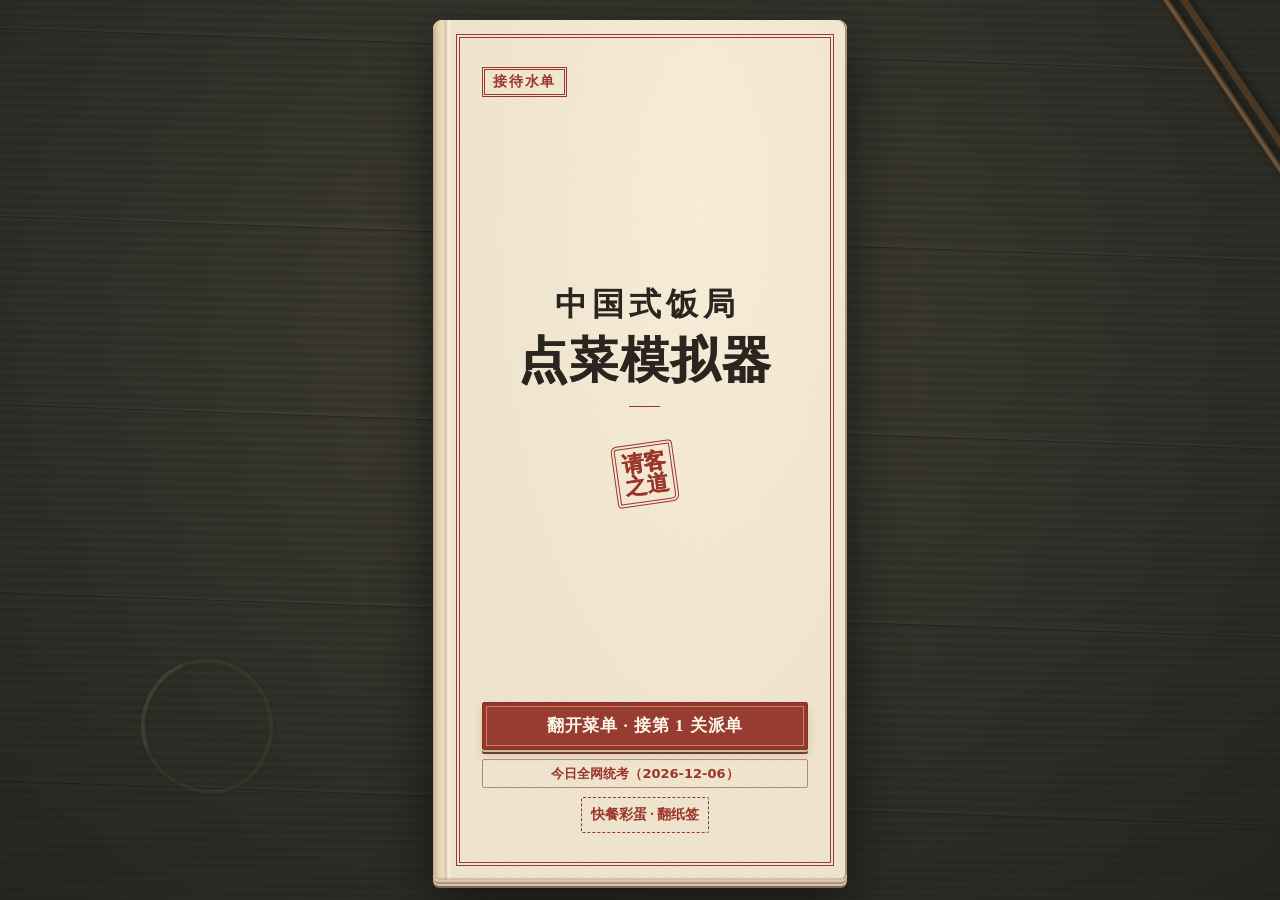
==== index.html @ 31b732b7 "发布 3.1.0：首单引导、快餐彩蛋直达与四枚新成就" ====
<!doctype html>
<html lang="zh-CN">
<head>
<meta charset="utf-8">
<meta name="viewport" content="width=device-width,initial-scale=1,viewport-fit=cover">
<meta name="theme-color" content="#9b352a">
<meta name="application-version" content="3.1.0">
<title>点菜模拟器 · 中国式饭局人情世故在线小游戏</title>
<meta name="description" content="《点菜模拟器》是一款免费的复古复写纸风格中国式饭局网页小游戏。涵盖八大菜系与门店档次隔离、22枚奇葩成就、后厨排单与经理毒舌批注，考验你的预算把控与酒桌人情世故。">
<meta name="keywords" content="点菜模拟器,中国式饭局模拟器,点菜小游戏,网页小游戏,人情世故模拟器,HTML5小游戏,饭局点菜">
<meta name="author" content="shaoxiangm">
<link rel="canonical" href="https://shaoxiangm.github.io/diancai-simulator/">
<meta property="og:type" content="website">
<meta property="og:site_name" content="点菜模拟器">
<meta property="og:title" content="点菜模拟器 · 中国式饭局人情世故在线小游戏">
<meta property="og:description" content="面对不同预算、忌口与酒桌潜规则，你点的这桌菜能拿多少分？体验复写纸联单勾菜、后厨排序与大堂经理红笔批阅。">
<meta property="og:url" content="https://shaoxiangm.github.io/diancai-simulator/">
<meta property="og:locale" content="zh_CN">
<meta name="twitter:card" content="summary">
<meta name="twitter:title" content="点菜模拟器 · 中国式饭局在线小游戏">
<meta name="twitter:description" content="八大菜系动态水单、22枚成就与经理红笔毒舌批注，来测测你的饭局情商。">
<style>
:root{--paper:#f5ede0;--pink:#f3ddd6;--red:#9b352a;--line:#b88676;--green:#2b2520;--ink:#2b2520;--blue:#253c66;--pen:#b52b27;--muted:#6b5f52;--serif:"STSong","Songti SC","SimSun",serif;--hand:"KaiTi","STKaiti","FangSong",serif;--mono:"Courier New",monospace}
*{box-sizing:border-box}
body{margin:0;height:100vh;height:100dvh;display:grid;place-items:center;overflow:hidden;color:var(--ink);font:16px/1.5 system-ui,"Microsoft YaHei",sans-serif;background:radial-gradient(ellipse at 48% 36%,#5a51412c 0%,#171a17a6 100%),repeating-linear-gradient(2deg,transparent 0 118px,#191b18b3 119px,#55504473 120px,transparent 123px 188px),repeating-linear-gradient(1deg,#39372e 0,#34342d 2px,#39382f 4px,#403d33 6px,#35352e 9px)}
body::before{content:"";position:fixed;left:11%;bottom:12%;width:125px;aspect-ratio:1;border:4px solid #bd955c10;border-left-color:#c09a6424;border-radius:49% 52% 46% 50%;box-shadow:0 0 0 2px #1b20192c,inset 2px 1px 4px #181c1938;transform:rotate(23deg)}
body::after{content:"";position:fixed;z-index:-0;pointer-events:none;right:6%;top:-135px;width:7px;height:370px;border-radius:50% 50% 30% 30%;background:linear-gradient(90deg,#221911,#7e6242 42%,#35271b);transform:rotate(-34deg);box-shadow:15px 0 0 #4a3827,18px 6px 9px #181814,3px 5px 8px #151610}
button{font:inherit;color:inherit;cursor:pointer;touch-action:manipulation}
button:disabled{opacity:.42;cursor:default}
button:focus-visible,[tabindex="-1"]:focus-visible{outline:3px solid var(--blue);outline-offset:2px}
.pad{position:relative;z-index:1;width:min(414px,100vw);height:min(860px,calc(100dvh - 24px));border-radius:9px 9px 6px 6px;overflow:hidden;display:flex;flex-direction:column;background-color:var(--paper);background-image:repeating-linear-gradient(7deg,#66513506 0 1px,transparent 1px 4px),radial-gradient(ellipse at 15% 12%,#fff8,transparent 65%);box-shadow:0 2px #dcc5b6,0 4px #b59080,0 6px #dbc5a8,0 8px #79695b,0 21px 52px #080b08a6}
.pad.back{background-color:var(--pink)}
.binding{height:22px;flex:none;border-bottom:1px dashed #98705a90;background:radial-gradient(ellipse at center,#37392f 0 2.6px,#ac927c 3px,transparent 3.8px) 2px 1px/23px 17px repeat-x,linear-gradient(#dacbb4,#f0e3cd)}
.brand{display:grid;grid-template-columns:minmax(0,1fr) auto;align-items:center;gap:3px 10px;margin:0 23px;padding:9px 0 6px;border-bottom:3px double var(--red);color:var(--red)}
.brand strong{font:900 19px var(--serif);letter-spacing:.1em}.brand strong i{font:700 15px var(--serif);border:1px solid;border-radius:50%;display:inline-grid;place-items:center;width:23px;height:23px;margin-right:7px;letter-spacing:0}
.smallbtn,.tab,.ctrl{background:transparent;border:1px solid var(--line);border-radius:2px;font-weight:600}.smallbtn{font-size:13px;padding:4px 9px;color:var(--red)}
#page{flex:1;min-height:0;display:flex;flex-direction:column}
.body{overflow:auto;overscroll-behavior:contain;scrollbar-width:thin;scrollbar-color:#ac978277 transparent;flex:1;min-height:0;padding:17px 23px 15px}
.foot{flex:none;padding:10px 23px 14px;border-top:1px dashed var(--line)}
.ticket{display:flex;align-items:center;justify-content:space-between;gap:8px;font:600 12px var(--mono),var(--serif);letter-spacing:.09em;color:var(--red)}
.ticket b{font-weight:normal;letter-spacing:.04em}
h1,h2,h3,p{margin:0}h1,h2,h3{font-family:var(--serif)}h2{font-size:28px;line-height:1.23;color:var(--green)}h3{font-size:18px}
.pad{perspective:1500px}
.book-cover{
  position:absolute;inset:0;z-index:4;overflow:auto;overscroll-behavior:contain;
  padding:14px 13px 14px 23px;border-radius:inherit;transform-origin:left center;
  background-color:#efe4ce;
  background-image:linear-gradient(90deg,#94775a80,#e4d0b0 5px,#efdfc3 10px,#9c79574d 13px,#fff3dcb3 15px,transparent 19px),
    repeating-linear-gradient(13deg,transparent 0 3px,#78563708 3px 4px),
    radial-gradient(ellipse at 65% 22%,#fff6e280,transparent 65%);
  box-shadow:inset -2px 0 0 #ab9270,inset 0 -2px 1px #a78a6766;
  transition:transform 0.68s cubic-bezier(0.22, 0.85, 0.32, 1), opacity 0.55s ease 0.12s;
}
.book-cover[hidden],.cover-bookmark[hidden]{display:none}
.book-cover::before{content:"";position:absolute;inset:0 auto 0 0;width:18px;z-index:1;pointer-events:none;transition:box-shadow .45s ease}
.book-cover.opening{transform:rotateY(-172deg) translateZ(4px);opacity:0;pointer-events:none}
.book-cover.opening::before{box-shadow:inset 12px 0 14px #4c301ed9,5px 0 12px #4c301e73}
.cover-board{
  min-height:100%;border:4px double #963c31;padding:clamp(15px,3.5vh,29px) clamp(13px,4.2vw,22px);
  display:grid;grid-template-rows:auto 1fr auto;gap:12px;
}
.cover-top{display:flex;align-items:flex-start;justify-content:space-between;gap:10px}
.cover-plaque{flex:none;padding:3px 8px;border:3px double var(--red);color:var(--red);font:700 14px/1.3 var(--serif);letter-spacing:.13em}
.cover-bookmark{
  position:relative;width:clamp(118px,38vw,147px);padding:9px 9px 8px;margin:-10px -6px 0 0;
  border:1px solid #b5a17c;background:#f5e7bd;color:var(--blue);transform:rotate(3deg);
  box-shadow:1px 2px 2px #59452a26;font:600 12px/1.45 var(--hand);overflow-wrap:anywhere;
}
.cover-bookmark::before{content:"";position:absolute;right:9px;top:-6px;width:5px;height:12px;border:1px solid #776f5e;border-radius:5px}
.cover-titleblock{display:flex;flex-direction:column;justify-content:center;align-items:center;padding-block:clamp(10px,4vh,36px);text-align:center}
.cover-title{color:var(--green);line-height:1.12}
.cover-title span,.cover-title strong{display:block}
.cover-title span{font:700 clamp(23px,7.6vw,32px)/1.2 var(--serif);letter-spacing:.15em;text-indent:.15em}
.cover-title strong{margin-top:7px;font:900 clamp(36px,11.8vw,49px)/1.25 var(--serif);letter-spacing:.035em;text-shadow:.5px 0 currentColor}
.cover-title::after{content:"";display:block;width:31px;height:1px;background:var(--red);margin:15px auto 0}
.cover-chop{
  display:grid;grid-template-columns:repeat(2,1em);margin-top:clamp(17px,4vh,36px);padding:5px;
  border:4px double currentColor;border-radius:6px 4px 7px 4px;color:var(--red);transform:rotate(-8deg);
  font:900 22px/1 var(--serif);text-shadow:.4px 0 currentColor;
}
.cover-bottom{display:grid;gap:9px;align-content:end}
.cover-side-entry{justify-self:center;min-height:36px;border:1px dashed var(--red);color:var(--red);font:700 14px/1.25 var(--hand)}
.side-entry-list{display:grid;gap:6px}
.side-entry-list .smallbtn{min-height:36px;text-align:left}
.primary.cover-open{min-height:48px;border-radius:2px;box-shadow:inset 0 0 0 3px var(--red),inset 0 0 0 4px #ebc7aa80,0 2px #d6b999,0 4px #713b2d,0 5px 9px #5c452530}
@media(max-height:520px){.cover-board{gap:6px;padding-block:10px}.cover-titleblock{padding-block:6px}.cover-title::after{margin-top:6px}.cover-chop{margin-top:9px;font-size:16px}.cover-bottom{gap:4px}}
@media(max-height:420px) and (orientation:landscape){
  .cover-titleblock{flex-direction:row;gap:18px}.cover-title span{font-size:20px}.cover-title strong{font-size:34px}
  .cover-title::after{display:none}.cover-chop{margin:0}
}
.meta{display:grid;grid-template-columns:1fr 1fr;border-top:1px solid var(--line);border-left:1px solid var(--line);color:var(--red)}
.meta div{border-right:1px solid var(--line);border-bottom:1px solid var(--line);padding:5px 9px;font:13px/1.55 var(--serif);white-space:nowrap}
.pen,.meta b,.price,.seq{color:var(--blue);font-family:var(--hand);font-weight:bold}.meta b{display:inline-block;transform:rotate(-1.5deg);font-size:16px;margin-left:8px}
.subtitle{display:flex;align-items:center;justify-content:space-between;color:var(--red);border-bottom:1px solid var(--line);padding-bottom:5px}
.tiny{font-size:12px;color:var(--muted)}
.seq{font:700 16px/24px var(--hand);width:25px;height:25px;text-align:center;border:1px solid var(--blue);border-radius:48% 54% 46% 52%;color:var(--blue);transform:rotate(-5deg)}
.primary{display:flex;justify-content:center;align-items:center;gap:10px;width:100%;min-height:46px;padding:9px 8px;border:1px solid #7d332a;border-radius:3px;background:#963c31;color:#fff7e8;box-shadow:inset 0 0 0 3px #963c31,inset 0 0 0 4px #dca79370,0 2px 0 #6e392b;font:700 17px/1.4 var(--serif);letter-spacing:.055em}
.primary:active:not(:disabled){transform:translateY(1px);box-shadow:none}.primary .cut{font-size:24px;line-height:.9}
.imprint{display:flex;justify-content:space-between;align-items:center;margin-top:10px;color:var(--muted);font:12px var(--serif);letter-spacing:.07em}.inks{color:var(--red);margin-right:4px;text-shadow:6px 0 var(--blue)}
.ledger-counter{text-align:center;color:#6e5d4f;font:11.5px/2 var(--serif)}
.ledger-counter>span{border-bottom:1px dashed #963c3133;white-space:nowrap}
.ledger-counter b{color:#23438e;font-family:var(--mono);font-weight:700}
.stagehead{margin-bottom:15px}.stagehead h2{margin-top:9px}.stagehead p{color:var(--muted);font-size:14px;margin-top:6px}
.menu-head{margin-bottom:0}.menu-title{display:flex;align-items:baseline;justify-content:space-between;gap:9px;margin-top:6px}
.menu-title h2{margin:0}.menu-title span{color:var(--muted);font:12px/1.4 var(--serif);white-space:nowrap}
.info{padding:14px 0;border-bottom:1px dotted #aa9181}.info h3{color:var(--red);font-size:15px;margin-bottom:5px}.info p{font-size:15px}
.brief-panel{margin-top:12px;border-block:1px solid rgba(150,60,49,.2)}
.brief-toggle{display:flex;align-items:center;width:100%;min-height:38px;padding:5px 0;border:0;background:transparent;text-align:left;color:var(--red);font:700 14px/1.4 var(--serif)}
.brief-toggle .brief-context{min-width:0;margin-left:10px;color:var(--muted);font:12px/1.5 var(--serif)}
.brief-toggle::after{content:"";flex:none;width:6px;height:6px;margin:0 5px 3px auto;border:solid currentColor;border-width:0 1.5px 1.5px 0;transform:rotate(45deg)}
.brief-toggle[aria-expanded="true"]::after{transform:rotate(225deg);margin-bottom:-3px}
.brief-panel .info{padding:8px 0;border-bottom:0}.brief-panel .info:first-child{padding-top:2px}.brief-panel .info:last-child{padding-bottom:12px}
.brief-panel .info h3{font-size:13px}.brief-panel .info p{line-height:1.55}
.summary{display:flex;align-items:center;justify-content:space-between;gap:5px;font-size:13px;margin-bottom:8px}.summary b{font:700 18px var(--hand);color:var(--blue)}.over,.summary.over b{color:var(--pen)}
.tabs{display:grid;grid-template-columns:repeat(4,1fr);gap:4px;margin:10px 0 2px}.tab{padding:6px 0;font-size:13px;color:var(--red)}.tab.active{background:var(--green);color:var(--paper);border-color:var(--green)}
.order-strip{display:flex;align-items:center;justify-content:space-between;flex-wrap:wrap;gap:5px 12px;margin-bottom:9px}
.budget-meter{flex:0 0 100%;height:6px;background:color-mix(in srgb,var(--line) 17%,transparent);border-radius:1px;overflow:hidden;margin-top:2px}
.budget-meter i{display:block;width:var(--to);height:100%;background:var(--blue)}
.budget-meter.warn i{background:#c86d1f}
.budget-meter.over i{background:var(--pen)}
@keyframes budget-fill{from{width:var(--from)}to{width:var(--to)}}
@keyframes budget-shake{0%,100%{transform:translateX(0)}25%{transform:translateX(-3px)}55%{transform:translateX(3px)}80%{transform:translateX(-1px)}}
@media(prefers-reduced-motion:no-preference){
  .budget-meter i{animation:budget-fill .28s ease-out}
  .budget-meter.over.shake{animation:budget-shake .28s ease-out}
}
.order-link{display:inline-flex;align-items:center;justify-content:center;gap:7px;min-height:44px;padding:5px 10px;border:1px solid #23438e80;border-radius:2px;background:#23438e09;color:var(--blue);font:700 16px/1.25 var(--serif)}
.order-link .order-count{font:700 13px/1.3 var(--hand);white-space:nowrap}.order-link::after{content:"";width:6px;height:6px;border:solid currentColor;border-width:1.5px 1.5px 0 0;transform:rotate(45deg)}
.order-link.return::after{order:-1;transform:rotate(-135deg)}
.order-cost{margin-left:auto;text-align:right;font-size:13px;line-height:1.35}.order-cost b{color:var(--blue);font:700 17px var(--hand)}.order-cost.over b{color:inherit}.order-cost small{display:block;color:var(--muted);font-size:12px}
.queue{padding:10px 0;border-bottom:1px dotted #b39682;display:flex;align-items:center;gap:7px}.detail{flex:1;min-width:0}.name{font:700 17px var(--serif)}.desc{font-size:13px;color:var(--muted)}.price{font:700 15px var(--mono)}.ctrl{border-color:#637797;color:var(--blue);min-width:32px;height:33px;padding:0 6px}
.dish{position:relative;display:grid;grid-template-columns:minmax(0,1fr) auto;column-gap:8px;align-items:center;padding:12px 0;border-bottom:1px solid rgba(150,60,49,.2)}
.pen-whisper{
  position:absolute;right:42px;top:4px;z-index:3;pointer-events:none;white-space:nowrap;
  font:700 13px/1.2 var(--hand);color:var(--pen);background:var(--paper);
  border:1px dashed var(--pen);padding:2px 6px;border-radius:2px;
  box-shadow:1px 2px 4px color-mix(in srgb,var(--ink) 13%,transparent);
}
@keyframes whisper-float{
  0%{opacity:0;transform:translateY(0) rotate(-4deg)}
  12%,62%{opacity:1;transform:translateY(-2px) rotate(-2deg)}
  100%{opacity:0;transform:translateY(-12px) rotate(-1deg)}
}
@media(prefers-reduced-motion:no-preference){
  .pen-whisper{animation:whisper-float 1.55s ease-out both}
}
.dish-info{min-width:0;display:flex;align-items:center;gap:10px;padding:0;border:0;background:none;text-align:left}
.dish-info .name,.dish-info .spec{display:block}.dish-info .name{line-height:1.35}.dish-info .spec{margin-top:3px;color:#7a6b5d;font:11px/1.45 var(--serif)}
.dish-sale{display:flex;align-items:center;justify-content:flex-end;gap:5px}.dish-sale .price{white-space:nowrap}
.dish-check{display:grid;place-items:center;min-width:38px;min-height:42px;padding:0;border:0;background:none;color:var(--blue)}
.dish-sale .sold-out{color:var(--muted);border-color:var(--line);padding-inline:4px;white-space:nowrap}
.dish-check span{display:grid;place-content:center;width:21px;height:21px;border:1px solid #23438e91;border-radius:2px 1px 3px 1px;font:700 24px/1 var(--hand)}
.dish-check[aria-pressed="true"] span{border-color:var(--blue);transform:rotate(-4deg)}
.dish-desc{grid-column:1/-1;max-height:0;overflow:hidden;margin-left:56px;color:var(--muted);font:13px/1.6 var(--serif);opacity:0;transition:max-height .24s ease,opacity .18s ease}
.dish-desc span{display:block;padding-top:6px}.dish.open-detail .dish-desc{max-height:12em;opacity:1}
@keyframes dish-unfold{from{max-height:0;opacity:0}to{max-height:12em;opacity:1}}
@media(prefers-reduced-motion:no-preference){.dish.just-checked .dish-desc{animation:dish-unfold .24s ease}}
.orderbtns{grid-column:1/-1;justify-self:end;display:flex;align-items:center;gap:3px;margin-top:5px;color:var(--blue)}
.orderbtns .ctrl{height:32px;min-width:32px;border-color:#23438e55}.qty{min-width:30px;text-align:center;font:700 14px/1.3 var(--hand)}
.order-list{max-height:55vh;overflow-y:auto;scrollbar-width:thin;scrollbar-color:#ac978277 transparent}
.queue-list{position:relative;overflow-anchor:none}
.dish,.queue,body.queue-dragging{-webkit-user-select:none;user-select:none}
.queue{position:relative;gap:6px}.queue .seq{flex:none}.queue .ctrl{width:28px;min-width:28px;height:38px;padding:0}
.queue .course{display:block;color:var(--blue);font:600 13px/1.4 var(--hand)}
.queue-grip{flex:0 0 36px;height:44px;padding:0;border:1px dashed #23438e77;border-radius:2px;background:#23438e07;color:var(--blue);font:700 23px var(--serif);touch-action:none;cursor:grab;user-select:none;-webkit-user-select:none}
.queue-grip:disabled{cursor:default}.queue.lifted{z-index:1;background:var(--paper);box-shadow:0 3px 9px #492f2240;transform:translateY(var(--slide,0px)) scale(1.02)}.queue.lifted .queue-grip{cursor:grabbing}
.sketch{position:relative;flex:none;width:46px;height:46px;overflow:hidden;border:1px solid #23438e66;border-radius:2px;color:#23438e}
.sketch svg,.sketch img{width:100%;height:100%;display:block}.sketch img{position:absolute;inset:0;object-fit:cover;background:var(--paper)}
.sketch svg{fill:none;stroke:#23438e;stroke-width:1.65;stroke-linecap:round;stroke-linejoin:round}.sketch .hatch{stroke:#23438e55;stroke-width:1.2}.sketch .steam{stroke-width:1.15}
.cross{position:relative}.cross::after{content:"";position:absolute;left:0;top:37%;width:100%;height:3px;border-block:1px solid var(--blue);transform:rotate(-2deg);transform-origin:left;animation:stroke .19s ease-out}.empty{color:var(--muted);font-size:14px;padding:24px 0}
.sliptop{display:flex;align-items:center;justify-content:space-between;margin-bottom:8px}.sliptop b{color:var(--red);font-family:var(--serif)}
.report{border-top:3px double var(--red);margin-top:13px;padding-top:10px}.score{color:var(--pen);font:italic 700 51px/1 var(--hand)}.score small{font-size:18px}.bars{margin:12px 0}.bar{display:grid;grid-template-columns:72px 1fr 26px;align-items:center;gap:8px;font-size:13px;margin:6px 0}.track{background:#b985712a;height:7px}.track i{display:block;height:100%;background:var(--blue)}.bar b{color:var(--blue);text-align:right}
.notes{padding-left:23px;color:var(--pen);font:600 16px/1.65 var(--hand)}.notes li{padding:6px 0;border-bottom:1px dotted #bc998b}.notes strong{border:1px solid;border-radius:49%;padding:1px 4px}.notes u{text-underline-offset:3px}
.guest-check{
  width:85%;margin:20px auto 8px;padding:12px clamp(8px,3vw,15px);
  background:#fff;color:#333;border-block:1px dashed #bbb;box-shadow:1px 2px 4px #3332;
  font:11px/1.6 monospace,var(--font-sans,sans-serif);font-variant-numeric:tabular-nums;
}
@keyframes receipt-print{
  from{clip-path:inset(0 0 100% 0);transform:translateY(-6px)}
  to{clip-path:inset(0 0 0% 0);transform:translateY(0)}
}
@media(prefers-reduced-motion:no-preference){
  .guest-check.printing{animation:receipt-print .72s steps(14,end) both}
  .guest-check.printing.waiting{animation:none;opacity:0}
}
.guest-check h3,.guest-check p{margin:0;text-align:center;font:inherit;overflow-wrap:anywhere}
.guest-check h3{font-weight:700}
.guest-check table{width:100%;table-layout:fixed;border-collapse:collapse;margin-top:8px}
.guest-check .count-col{width:4em}.guest-check .price-col{width:5em}
.guest-check th,.guest-check td{text-align:right;padding:3px 0 3px 4px;vertical-align:top}
.guest-check th:first-child{text-align:left;padding-left:0;overflow-wrap:anywhere}
.guest-check thead{border-block:1px dashed #ccc}.guest-check tbody th{font-weight:400}
.guest-check tfoot{border-top:3px double #888;font-weight:700}.guest-check tfoot :is(th,td){padding-top:7px}
.grade-title{display:grid;grid-template-columns:minmax(0,1fr) clamp(112px,31vw,128px);gap:10px;align-items:center;margin:12px 5px 0 0}
.grade-title h2{margin:0;font-size:clamp(20px,6.4vw,27px);text-wrap:balance}
.seal{position:relative;display:grid;align-content:center;justify-items:center;min-height:80px;border:3px solid currentColor;border-radius:50%;color:#a42b23;transform:rotate(-7deg);font-family:var(--serif);line-height:1.13;white-space:nowrap}
.seal::before{content:"";position:absolute;inset:3px;border:1px solid currentColor;border-radius:inherit;pointer-events:none}
.seal small{font:700 10px/1.1 var(--serif);letter-spacing:.11em}
.seal small::before,.seal small::after{content:"·";margin:0 3px}
.seal b{display:block;max-width:100%;padding:0 5px;margin:4px 0 0;font:900 clamp(16px,4.6vw,19px)/1.1 var(--serif);white-space:normal;text-align:center;text-wrap:balance}
.seal::after{content:"";position:absolute;inset:-2px;border-radius:inherit;pointer-events:none;background:repeating-linear-gradient(112deg,transparent 0 13px,#f9ebe89c 13.5px,transparent 14.3px 24px)}
.grade-title :is(.seal,.award-seal){transform:scale(1) rotate(-6deg)}
.awaiting-imprint .grade-title :is(.seal,.award-seal){opacity:0}
dialog{color:var(--ink);width:min(345px,92vw);max-height:80dvh;padding:21px;background:var(--paper);border:2px solid var(--red);border-radius:4px;box-shadow:0 12px 40px #16181266}dialog::backdrop{background:#171813a8}dialog h2{font-size:23px}dialog p{margin:10px 0;font-size:15px}dialog .primary{margin-top:14px}
#achModal{width:min(430px,94vw);padding:0;overflow:hidden}
#achModal[open]{display:flex;flex-direction:column}
.archive-head{display:flex;flex:none;align-items:center;justify-content:space-between;gap:9px;margin:0 14px;padding:10px 0;border-bottom:3px double var(--red)}
.archive-head .smallbtn{min-height:38px}.archive-head h2{font-size:22px}
.archive-pages{min-height:0;overflow:auto;overscroll-behavior:contain;padding:0 14px 14px}
.archive-count{color:var(--blue);font:700 14px var(--hand)}
.archive-list{display:grid;grid-template-columns:repeat(2,minmax(0,1fr));gap:8px;margin:0;padding:0;list-style:none}
.archive-row{min-width:0;padding:11px 9px 9px;border:1px dotted #988b7a;background:#eee8dd55}
.archive-row p{margin:9px 0 0;color:var(--muted);font:13px/1.55 system-ui,"Microsoft YaHei",sans-serif}
.archive-stamp{display:inline-block;max-width:100%;padding:2px 5px;color:#766f65;border:1px dashed #968d80;border-radius:2px;font:700 16px/1.35 var(--serif)}
.archive-stamp.locked{width:29px;text-align:center}
.archive-row.earned{border-color:#23438e77;background:#23438e05}
.earned .archive-stamp{border:3px double currentColor;color:var(--blue);transform:rotate(-2deg);font-size:15px}
.archive-row.earned p{color:var(--red);font:600 14px/1.55 var(--hand)}
.share-btn{border:1px solid #23438e88;border-radius:2px;background:#23438e08;color:var(--blue);font:700 15px/1.35 var(--hand);padding:5px 9px}
.report-actions{display:flex;align-items:center;justify-content:flex-end;gap:6px}
.subtitle:has(.report-actions){flex-wrap:wrap;gap:4px 6px}
.copy-field{position:fixed;inset:0 auto auto 0;width:1px;height:1px;opacity:0;font-size:16px}
.copy-field.manual{position:static;display:block;width:100%;height:7em;margin:8px 0;opacity:1;padding:8px;color:var(--blue);background:var(--paper);border:1px solid var(--line)}
#shareModal{width:min(424px,94vw);max-height:min(91dvh,760px);padding:0;border:4px double var(--red);border-radius:2px;background:repeating-linear-gradient(7deg,#66513506 0 1px,transparent 1px 4px),var(--paper);overflow:hidden}
#shareModal[open]{display:flex;flex-direction:column}
.share-head{flex:none;display:flex;align-items:center;justify-content:space-between;gap:8px;margin:0 16px;padding:8px 0;border-bottom:3px double var(--red)}
.share-head h2{color:var(--red);font:900 clamp(17px,5vw,22px)/1.23 var(--serif)}.share-head .smallbtn{flex:none;min-height:38px}
.share-body{min-height:0;overflow:auto;overscroll-behavior:contain;scrollbar-width:thin;padding:12px 16px 16px}
.share-result{display:grid;grid-template-columns:minmax(0,1fr) minmax(112px,38%);align-items:center;gap:8px}
.share-result p{margin:0}.share-level{color:var(--green);font:700 16px/1.35 var(--serif)}.share-scene{margin-top:4px!important;color:var(--muted);font-size:13px}
.share-result .share-score{margin:6px 0 0;color:var(--red);font:italic 700 44px/1 var(--hand)}.share-score small{font-size:16px}
.share-rank{justify-self:stretch;min-height:85px;white-space:normal;text-align:center;padding:10px 8px}.share-rank b{font-size:clamp(17px,4.9vw,20px);text-wrap:balance}
.share-beat{padding:5px 0;border-block:1px dotted #23438e66;color:var(--blue);font:700 16px/1.35 var(--hand)}
.share-caption{color:var(--red);font:700 13px/1.35 var(--serif);letter-spacing:.05em}
.share-quote{margin:5px 0 12px;padding:3px 0 3px 10px;border-left:2px solid #b98777;color:var(--red);font:600 16px/1.5 var(--hand)}
.share-invite{border-top:1px dashed var(--line);padding-top:10px}.share-invite p{margin:4px 0;color:var(--ink);font-size:14px;line-height:1.5;overflow-wrap:anywhere}
.share-url{display:block;width:100%;min-width:0;padding:6px 8px;border:1px solid #23438e66;border-radius:2px;background:#23438e07;color:var(--blue);font:16px/1.3 var(--mono)}
.share-body .primary{margin:10px 0 5px}.share-save{display:block;width:100%;min-height:40px;border:0;background:transparent;text-decoration:underline;text-underline-offset:4px}
.share-body #shareStatus{margin:2px 0;font-size:13px;color:var(--blue)}#shareStatus:empty{display:none}
@keyframes stroke{from{transform:scaleX(0) rotate(-2deg)}}
@media(max-width:490px){body::before,body::after{display:none}.pad{width:min(414px,100vw);height:100vh;height:100dvh;border-radius:0}.foot{padding-bottom:max(13px,env(safe-area-inset-bottom))}}
.binding{position:relative}.binding::after{content:"";position:absolute;inset:auto 0 -3px;height:3px;background:linear-gradient(135deg,#d8c8ae 25%,transparent 26%) 0 0/7px 4px repeat-x;pointer-events:none}
@media(max-height:760px){.binding{height:16px}.brand{padding-block:7px}.imprint{margin-top:7px}}
@media(max-width:350px){.body{padding-inline:14px}.brand{margin-inline:14px}.foot{padding-inline:14px}.meta b{margin-left:4px}.tab{font-size:12px}}
@media(prefers-reduced-motion:reduce){*,*::after{animation-duration:.001ms!important;transition:none!important}}
.sheet-face{--face:var(--paper);position:relative;display:flex;flex:1;min-height:0;flex-direction:column;background-color:var(--face);background-image:inherit;transform-origin:8px 0}
.back .sheet-face{--face:var(--pink)}
.pad.flipping-slip{background-color:#d5c4ad}
.flipping-slip .sheet-face{transform-origin:center center;backface-visibility:hidden;box-shadow:0 2px 12px #59463435}
.binding{z-index:2}
.brand strong{display:flex;align-items:center;min-width:0;font-size:clamp(17px,4.7vw,20px);line-height:1.25;letter-spacing:.045em}.brand strong i{flex:none}
.brand-actions{display:flex;align-items:center;gap:5px;justify-self:end}
.brand-actions .smallbtn{min-height:29px;white-space:nowrap}
.mute-btn{min-width:32px;padding-inline:6px;text-align:center}
.mute-btn[aria-pressed="true"]{opacity:.55;text-decoration:line-through}
#brand-name{overflow-wrap:anywhere;text-wrap:balance}
.brand-level,.archive-link{color:var(--blue);font:700 12px/1.4 var(--hand)}
.archive-link{display:flex;align-items:center;justify-self:end;gap:6px;min-height:28px;padding:2px 6px;border:0;border-bottom:1px solid #23438e44;background:none}
.archive-link::after{content:"";width:5px;height:5px;border:solid currentColor;border-width:1px 1px 0 0;transform:rotate(45deg)}
.grade-title.has-award{grid-template-columns:minmax(0,1fr) auto}
.grade-title h2 span{display:inline-block}
.stamp-pair{display:flex;align-items:center;justify-content:flex-end;gap:9px}
.stamp-pair .seal{width:clamp(99px,27vw,116px)}
.award-seal{position:relative;flex:none;width:74px;height:74px;display:flex;flex-direction:column;align-items:center;justify-content:center;gap:2px;padding:3px;border:4px double currentColor;border-radius:3px;color:var(--blue);font:900 17px/1.1 var(--serif);text-align:center;transform:rotate(5deg)}
.award-seal::after{content:"";position:absolute;inset:-3px;pointer-events:none;background:repeating-linear-gradient(112deg,transparent 0 16px,#f9ebe887 16.6px,transparent 17.2px 29px)}
.award-seal small{font:700 10px/1 var(--hand);letter-spacing:.12em}.award-seal b{text-wrap:balance;word-break:break-all}.award-seal.wordy b{font-size:12px;line-height:1.1}
.award-impressions{display:flex;flex-wrap:wrap;gap:14px;list-style:none;margin:18px 2px;padding:0}
.stagehead .more-awards{margin:7px 0 0;color:var(--blue);font:700 13px/1.4 var(--hand)}
.exam-line{display:flex;align-items:baseline;justify-content:space-between;gap:8px}
.percentile{margin:0 0 9px;padding:4px 6px;color:var(--blue);border-block:1px dotted #23438e55;font:700 16px/1.3 var(--hand);background:#23438e07}
.exam-line span{font:12px var(--serif);color:var(--muted)}.exam-line{margin-bottom:5px;color:var(--red);font:700 16px var(--hand)}
@media(max-width:390px){.brand-actions .smallbtn{padding-inline:6px}.brand-actions .mute-btn{min-width:29px;padding-inline:4px}.grade-title.has-award{gap:6px}}
@media(max-width:350px){.brand strong i{width:20px;height:20px;margin-right:5px}.stamp-pair{gap:7px}.stamp-pair .seal b{font-size:16px}}
@media(prefers-reduced-motion:no-preference){
  .tearing::before{content:"";position:absolute;inset:16px 0 0;background:repeating-linear-gradient(0deg,transparent 0 26px,#b9877740 26px 27px),linear-gradient(#d2b4a8,#f0dcd3 24%);pointer-events:none}
  .tearing .sheet-face{animation:tear-away .29s ease-in both;box-shadow:0 -4px 12px #3b2c2760}
  .tearing .sheet-face::before{content:"";position:absolute;top:-6px;left:0;right:0;height:7px;background:radial-gradient(circle at 6px 0,transparent 3px,var(--face) 3.7px) 0 0/12px 7px repeat-x;animation:rip-holes .19s ease-out both}
  .landing .sheet-face{animation:paper-land .34s ease-out both}
}
@keyframes rip-holes{from{clip-path:inset(0 0 0 100%)}to{clip-path:inset(0)}}
@keyframes tear-away{0%{transform:none}36%{transform:translateY(1%) rotate(1.6deg)}66%{transform:translate(1%,5%) rotate(4deg)}100%{transform:translate(9%,62%) rotate(7deg);opacity:.16}}
@keyframes paper-land{0%{transform:translate(-3%,-8%) rotate(-3deg);opacity:.55}74%{transform:translateY(1%) rotate(.5deg);opacity:1}100%{transform:none}}
.tutorial-note{position:relative;margin:7px 0;padding:6px 81px 6px 9px;border:1px solid #c5ad71;border-left:3px solid #b69a58;border-radius:2px;background:#f8edbe;color:#554220;box-shadow:0 2px 0 #695d5018;font:700 clamp(13px,3.6vw,14px)/1.5 var(--hand);pointer-events:none}
.tutorial-note p{margin:0}
.tutorial-skip{position:absolute;top:2px;right:3px;min-height:26px;padding:2px 6px;border:0;background:transparent;color:#625025;font:600 12px/1.4 var(--serif);text-decoration:underline;text-underline-offset:2px;white-space:nowrap;pointer-events:auto}
.foot>.tutorial-note{margin:0 0 7px}
#shareImagePreview{margin-top:15px;border-top:1px dashed var(--line)}
#shareImagePreview p{margin:9px 0;font-size:13px;color:var(--muted)}
#shareImagePreview img{display:block;width:100%;height:auto;-webkit-touch-callout:default;user-select:auto}
</style>
<script type="application/ld+json">
{
  "@context": "https://schema.org",
  "@type": "VideoGame",
  "name": "点菜模拟器 · 中国式饭局",
  "alternateName": [
    "点菜模拟器",
    "Diancai Simulator",
    "中国式饭局点菜模拟器"
  ],
  "url": "https://shaoxiangm.github.io/diancai-simulator/",
  "description": "一款基于复古复写纸点菜单体验的中国式饭局模拟网页小游戏，包含主线八大菜系接待关卡、快餐彩蛋、随机突发事件与22枚成就图鉴。",
  "genre": [
    "Simulation",
    "Casual",
    "Strategy"
  ],
  "gamePlatform": "Web Browser",
  "applicationCategory": "Game",
  "operatingSystem": "Any",
  "inLanguage": "zh-CN",
  "author": {
    "@type": "Person",
    "name": "shaoxiangm",
    "url": "https://github.com/shaoxiangm"
  },
  "offers": {
    "@type": "Offer",
    "price": "0",
    "priceCurrency": "CNY"
  }
}
</script>
<noscript>
<style>
#pad{display:none}
body{height:auto;min-height:100dvh;overflow:auto}
</style>
</noscript>
</head>
<body>
<main class="pad" id="pad">
  <section class="book-cover" id="book-cover" aria-labelledby="cover-title">
    <div class="cover-board">
      <div class="cover-top">
        <span class="cover-plaque">接待水单</span>
        <aside class="cover-bookmark" id="cover-bookmark" hidden></aside>
      </div>
      <div class="cover-titleblock">
        <h1 class="cover-title" id="cover-title" tabindex="-1" aria-label="中国式饭局 · 点菜模拟器"><span>中国式饭局</span><strong>点菜模拟器</strong></h1>
        <b class="cover-chop" aria-label="请客之道"><span>请</span><span>客</span><span>之</span><span>道</span></b>
      </div>
      <div class="cover-bottom">
        <div class="ledger-counter" aria-live="polite">
          <span id="busuanzi_container_site_pv" style="display:none">全国累计已开出 <b id="busuanzi_value_site_pv"></b> 桌水单</span><span id="busuanzi_container_site_uv" style="display:none"> · 累计 <b id="busuanzi_value_site_uv"></b> 位经手人到店</span>
        </div>
        <p class="tiny" id="resumeNote" hidden>旧版成就已留档。新版八桌饭局从第一关开席。</p>
        <button class="primary cover-open" type="button" data-act="draw">翻开菜单 · 接第 1 关派单</button>
        <button class="smallbtn" type="button" data-act="daily-exam">今日全网统考</button>
        <button class="smallbtn cover-side-entry" type="button" data-act="side-entry" aria-haspopup="dialog" aria-controls="dialog">快餐彩蛋 · 翻纸签</button>
      </div>
    </div>
  </section>
  <div class="binding" aria-hidden="true"></div>
  <div class="sheet-face">
  <header class="brand">
    <strong><i aria-hidden="true">单</i><span id="brand-name">万家酒楼 · 点菜联单</span></strong>
    <div class="brand-actions">
      <button type="button" class="smallbtn mute-btn" id="muteBtn" data-act="mute" aria-pressed="false" aria-label="关闭音效" title="音效开关">🔊</button>
      <button class="smallbtn" data-act="help" aria-haspopup="dialog" aria-controls="dialog">玩法说明</button>
    </div>
    <span class="brand-level" id="tag-level">第 1 关 · 须达 60 分</span>
    <button id="progress-tag" class="archive-link" data-act="archive" aria-haspopup="dialog" aria-controls="achModal" title="经理成就档案"><span id="tag-count">成就 0/22</span></button>
  </header>
  <div id="page"></div>
  </div>
</main>
<dialog id="dialog" aria-labelledby="dialogTitle"><h2 id="dialogTitle"></h2><div id="dialogText"></div><button class="primary" data-act="close">收好联单</button></dialog>
<dialog id="achModal" aria-labelledby="achTitle">
  <header class="archive-head"><h2 id="achTitle">经理成就档案</h2><button class="smallbtn" data-act="close" aria-label="合上成就档案">合上</button></header>
  <div class="archive-pages" tabindex="0"></div>
</dialog>
<dialog id="shareModal" aria-labelledby="shareTitle">
  <header class="share-head"><h2 id="shareTitle">万家酒楼 · 荣升喜报</h2><button class="smallbtn" data-act="close-share" aria-label="关闭喜报">× 关闭</button></header>
  <div class="share-body">
    <section id="campaignHonor" hidden><p class="share-caption">八关通关纪念章</p><p class="share-level">驻京办首席司长</p><p>八桌接待全部交卷，今后可自由接单。</p></section>
    <div class="share-result">
      <div><p id="shareLevel" class="share-level"></p><p id="shareScene" class="share-scene"></p><p class="share-score" aria-label="综合得分"><b id="shareScore"></b> <small>/ 100</small></p></div>
      <div class="seal share-rank" role="img" aria-labelledby="shareRank shareStampNote"><small id="shareStampNote"></small><b id="shareRank"></b></div>
    </div>
    <p id="shareBeat" class="share-beat"></p>
    <p id="shareAwards" class="archive-count" hidden></p>
    <div class="share-caption">经理批注</div><blockquote id="shareQuote" class="share-quote"></blockquote>
    <section class="share-invite" aria-label="分享口令与链接">
      <div class="share-caption">踢馆口令</div><p id="shareMessage"></p>
      <input id="shareUrl" class="share-url" type="text" readonly aria-label="战报链接" spellcheck="false">
    </section>
    <button id="shareCopy" class="primary" data-act="copy-share" aria-live="polite">一键复制战报与链接</button>
    <p id="shareStatus" role="status"></p>
    <button class="share-btn share-save" data-act="save-share">保存联单战报图</button>
    <div id="shareImagePreview" hidden></div>
  </div>
  <footer class="foot"><button id="shareContinue" type="button" class="primary" data-act="share-continue">关闭弹窗 · 返回复盘</button></footer>
</dialog>
<script>
// ==================== [MODULE 1: DISHES_DB] 纯菜品数据 ====================
function menuCategoryLabel(dish){
  if(dish.category==="drinks")return "酒水饮品";
  if(dish.category==="other")return "餐位杂项";
  return dish.category==="凉菜前菜"?"凉菜卤味":dish.category;
}
const MIN_TIER = {
  dish_07:"luxury", dish_09:"luxury", dish_10:"luxury", dish_31:"luxury", dish_60:"luxury", dish_61:"luxury", dish_84:"luxury",
  dish_02:"mid_high", dish_16:"mid_high", dish_59:"mid_high", dish_73:"mid_high", dish_74:"mid_high"
};
const DISHES = (() => {
  const areas = { 东:"mindong", 南:"minnan", 粤:"guangfu", 川:"chuanyu", 湘:"xiang", 鲁:"luyu", 沪:"shanghai", 北:"dongbei" };
  const traits = { 剥:"needs_peeling", 骨:"bony_messy", 制:"premade_suspect", 街:"street_heavy", 空:"showy_empty", 凉:"cold_dish", 老:"elder_friendly", 轻:"low_fat", 嫩:"boneless_easy", 饭:"down_rice", 地:"local_signature", 海:"seafood",
    酒:"alcohol", 贵:"premium_alcohol", 家:"family_banquet", 烤:"barbecue_pairing", 甜:"sweet_drink", 解:"spice_relief", 椰:"coconut", 位:"tea_fee" };
  // 每行依次是编号、菜名、单价、规格、菜量、排面、复夹率、厚重度、辣度、食材、技法、地域、特性、菜单描述。通展开为全部八地。
  const groups = [
    ["海鲜水产", [
      [1,"清蒸大鲈鱼",138,"整尾约750克",1.5,85,90,18,0,"fish","steamed","通","老轻","姜葱垫底，出笼淋热油。"],
      [2,"清蒸石斑",238,"整尾约800克",1.6,94,89,16,0,"fish","steamed","东南粤沪","老轻","整鱼蒸熟，配头抽。"],
      [3,"红烧黄花鱼",128,"整尾约650克",1.4,82,87,47,0,"fish","braised","东南鲁沪","饭","鱼身煎香，酱汁收浓。"],
      [4,"白切章鱼",88,"中盘300克",1,77,84,16,0,"mollusk","boiled","东","轻地海","鲜章鱼汆熟温切，另配蘸碟。"],
      [5,"白灼基围虾",98,"整盘约400克",1.2,78,66,12,0,"shrimp_crab","boiled","通","剥轻","鲜虾带壳白灼，蘸姜蓉酱油。"],
      [6,"椒盐皮皮虾",118,"整盘约450克",1.1,75,42,63,1,"shrimp_crab","pan_fry","东南粤沪","剥","蒜酥和椒盐裹着带壳虾。"],
      [7,"波士顿龙虾伊面",368,"一只配伊面",1.4,98,44,65,0,"shrimp_crab","braised","粤沪","剥空","龙虾斩件，伊面垫盘吸汁。"],
      [8,"蒜蓉小鲍鱼",26,"每份一只",0.5,72,39,30,0,"mollusk","steamed","东南粤沪","空海","连壳蒸，面上铺蒜蓉粉丝。"],
      [9,"刺身拼盘",268,"三款十二片",0.7,96,44,13,0,"fish","cold","东南粤沪","空凉轻","鲜切鱼片铺在碎冰上。"],
      [10,"清蒸东星斑",468,"整尾约900克",1.7,99,93,18,0,"fish","steamed","东南粤沪","老轻","头尾齐全，鱼肉配蒸鱼豉油。"],
      [69,"剁椒鱼头",148,"整颗大鱼头",1.6,85,82,56,3,"fish","steamed","湘","骨饭地海","鳙鱼头铺满坛子剁椒，出笼淋热油。"],
      [70,"老坛酸菜鱼",118,"大盆黑鱼片",1.6,79,92,55,2,"fish","boiled","川","嫩饭地","无刺黑鱼片滑煮，配老坛酸菜与菊花。"],
      [96,"口味虾尾",98,"中盘450克",1.1,68,74,64,3,"shrimp_crab","braised","湘","剥街地海","去头小龙虾尾紫苏重辣焖烧，越嗦越辣。"]
    ]],
    ["招牌硬菜", [
      [11,"姜母鸭",118,"砂钵半只",1.7,78,85,73,0,"poultry","stew_pot","南","饭地","老姜铺底，麻油慢煸鸭块。"],
      [12,"炖全鹅",198,"整只斩件",2,90,91,64,0,"poultry","stew_pot","东南","饭","鹅肉慢炖至酥，带原汁上桌。"],
      [13,"黑椒牛仔骨",108,"铁板约350克",1.2,77,56,72,1,"beef","pan_fry","通","骨制","带骨牛小排浇黑椒汁，铁板上桌。"],
      [14,"脆皮大肠",78,"中盘300克",1.1,51,69,85,0,"pork","pan_fry","通","街","卤肠炸脆，切圈配酸萝卜。"],
      [15,"梅菜扣肉",78,"一扣碗",1.5,63,81,88,0,"pork","steamed","通","制饭","五花肉扣在梅干菜上，带汁翻碗。"],
      [16,"葱烧海参",298,"六条配大葱",1.3,97,81,51,0,"sea_cucumber","braised","鲁","老地海","海参与炸葱一同收汁。"],
      [17,"豫式鲤鱼焙面",128,"整尾配焙面",1.6,87,77,54,0,"fish","braised","鲁","骨地","糖醋软熘整鱼，细面炸成金网。"],
      [18,"本帮红烧肉",98,"大碗约450克",1.6,80,91,83,0,"pork","braised","沪","饭地","大块五花肉用冰糖老抽焖透。"],
      [19,"广府白切鸡",108,"例牌半只",1.6,82,88,36,0,"poultry","boiled","粤","地","黄皮鸡浸熟斩件，跟一碟姜葱蓉。"],
      [20,"毛血旺",88,"大盆约700克",1.8,58,86,85,3,"pork","boiled","川","街饭地","鸭血、毛肚和豆芽浸在红汤里。"],
      [59,"果木挂炉烤鸭",268,"整鸭现片配饼",1.6,94,86,58,0,"poultry","braised","通","老","枣木挂炉烤制，配荷叶饼与甜面酱。"],
      [60,"黑松露雪花牛肉粒",238,"中盘320克",1.3,92,90,52,0,"beef","stir_fry","通","嫩","去骨牛肋肉切粒快炒，带黑松露菌香。"],
      [61,"碳烤法式羊排",258,"六支带骨排",1.5,93,78,68,0,"mutton","pan_fry","通","骨","整排腌制炙烤，外焦里嫩配迷迭香。"],
      [62,"脆皮乳鸽皇",138,"两只斩件",1.2,84,72,48,0,"poultry","pan_fry","粤","骨地","玻璃脆皮乳鸽，现炸斩件上桌。"],
      [63,"金牌东坡肘子",158,"整只约900克",1.8,86,88,89,0,"pork","braised","通","老饭","带皮猪肘文火焖酥，红亮浓稠。"],
      [64,"铁锅炖大鹅",188,"整鹅大锅配粉条、贴饼",2,84,92,76,0,"poultry","stew_pot","北","饭地","整鹅、粉条和配菜同锅慢炖，锅沿贴一圈玉米饼，四到八人分享。"],
      [65,"东北酱大骨",88,"六大块带手套",1.7,68,74,75,0,"pork","stew_pot","北","骨街饭地","老汤酱卤猪脊骨，需上手抓啃。"],
      [81,"湖南小炒黄牛肉",88,"中盘320克",1.3,76,94,58,2,"beef","stir_fry","湘","饭地","带皮黄牛肉配小米辣与香菜大火猛炒。"],
      [83,"茶油炒土鸡",128,"大盘600克",1.5,82,90,52,1,"poultry","stir_fry","湘","老饭地","湘南山茶油爆炒散养走地鸡，微辣鲜香。"],
      [98,"东北烤羊肉串",36,"十串一把",1.1,48,88,66,1,"mutton","pan_fry","北","街烤地","炭火现烤肥瘦相间羊肉串，撒孜然辣椒面。"]
    ]],
    ["热炒小菜", [
      [21,"海蛎煎",48,"圆盘一张",1.2,60,92,54,0,"mollusk","pan_fry","东南","饭地海","小海蛎拌薯粉蒜苗，双面煎香。"],
      [22,"福州荔枝肉",58,"中盘300克",1.3,69,90,55,0,"pork","stir_fry","东","饭地","猪肉剞花炸卷，裹上酸甜芡汁。"],
      [23,"沙茶炒牛肉",68,"中盘300克",1.3,71,93,48,1,"beef","stir_fry","南","嫩饭地","牛肉薄片配芥蓝，大火炒沙茶。"],
      [24,"回锅肉",48,"中盘300克",1.3,57,94,76,2,"pork","stir_fry","川","饭地","二刀肉回锅炒蒜苗和豆瓣。"],
      [25,"麻婆豆腐",32,"一碗350克",1.2,49,92,58,3,"tofu","braised","川","嫩饭地","嫩豆腐煮入牛肉酥与花椒面。"],
      [26,"滑蛋牛肉",68,"中盘300克",1.3,67,95,39,0,"beef","stir_fry","通","嫩老饭","牛肉薄片裹进半凝的滑蛋。"],
      [27,"油爆河虾",78,"中盘250克",1,69,61,50,0,"shrimp_crab","stir_fry","沪","剥地","河虾连壳急火爆炒，咸甜收汁。"],
      [28,"葱烧豆腐",36,"一盘350克",1.2,48,90,40,0,"tofu","braised","鲁","老嫩饭地","豆腐煎黄，与葱段同烧。"],
      [66,"老式锅包肉",68,"中盘350克",1.4,72,91,64,0,"pork","pan_fry","北","饭地","里脊肉挂糊炸酥，泼糖醋汁急炒。"],
      [68,"农家小炒肉",58,"中盘300克",1.3,62,95,62,2,"pork","stir_fry","湘","饭地","五花肉片配螺丝椒大火猛炒。"],
      [71,"糖醋里脊",58,"中盘300克",1.3,66,93,54,0,"pork","pan_fry","通","老嫩饭","纯精肉条外酥里嫩，酸甜开胃。"],
      [76,"黑椒菌菇牛柳",98,"中盘320克",1.3,78,92,46,1,"beef","stir_fry","通","嫩饭","嫩牛柳配杏鲍菇快炒，无骨易夹。"],
      [90,"宫保鸡丁",46,"中盘300克",1.3,62,94,52,1,"poultry","stir_fry","川","嫩饭地","鸡丁配炸花生米与干椒段，糊辣荔枝口。"]
    ]],
    ["砂锅炖煲", [
      [29,"萝卜牛腩煲",88,"中煲600克",1.6,76,95,71,0,"beef","stew_pot","通","老饭","牛腩和白萝卜炖透，整煲上桌。"],
      [30,"胡椒猪肚煲",98,"中煲650克",1.6,75,82,78,1,"pork","stew_pot","粤","地","猪肚条慢煲，汤里撒白胡椒。"],
      [31,"闽式佛跳墙",488,"六位分享盅",1.8,99,85,82,0,"soup","stew_pot","东","老地海","坛内叠放海参、鲍鱼和蹄筋，酒香入汤。"],
      [32,"沙茶鱼头煲",88,"一煲约650克",1.6,73,65,74,1,"fish","stew_pot","南","骨饭地","鱼头过油，和蒜头沙茶同煨。"],
      [33,"砂锅千页豆腐",38,"小煲350克",1.2,45,82,56,1,"tofu","stew_pot","通","饭制","千页豆腐吸汤，垫洋葱上桌。"],
      [34,"板栗焖鸡煲",78,"中煲550克",1.5,73,88,66,0,"poultry","stew_pot","通","饭","鸡块带皮焖，栗子炖至粉糯。"],
      [35,"砂锅狮子头",98,"大丸四只",1.6,79,90,74,0,"pork","stew_pot","沪","老嫩饭地","手斩肉丸慢炖，配青菜心。"],
      [67,"小鸡炖蘑菇",98,"大煲650克",1.6,74,89,65,0,"poultry","stew_pot","北","老饭地","走地鸡块与榛蘑、粉条同炖。"]
    ]],
    ["时令素菜", [
      [36,"清炒时蔬",28,"中盘300克",1,37,91,15,0,"veg","stir_fry","通","轻嫩","当日叶菜下锅，薄盐快炒。"],
      [37,"白灼菜心",32,"中盘300克",1,46,94,12,0,"veg","boiled","通","老轻嫩","嫩菜心焯熟，淋少许豉油。"],
      [38,"蒜蓉西兰花",32,"中盘300克",1,40,91,19,0,"veg","stir_fry","通","轻嫩","小朵西兰花配碎蒜。"],
      [39,"上汤娃娃菜",38,"汤盘350克",1.1,50,93,25,0,"veg","boiled","通","老轻嫩","娃娃菜切瓣入上汤，煮至软甜。"],
      [40,"干煸四季豆",38,"中盘300克",1,49,89,64,2,"veg","stir_fry","川","饭地","豆角煸至起皱，配芽菜干椒。"],
      [41,"清炒草头",42,"中盘280克",1,52,91,23,0,"veg","stir_fry","沪","轻地","嫩草头滚油快炒，沿锅烹酒。"],
      [42,"清炒芦笋百合",58,"中盘300克",1,67,94,17,0,"veg","stir_fry","通","轻嫩","鲜百合配芦笋段，素炒薄芡。"],
      [72,"拔丝地瓜",42,"中盘300克",1.1,58,70,62,0,"veg","pan_fry","北","地","热糖浆裹炸地瓜块，需趁热蘸水夹食。"],
      [75,"菌菇全家福",78,"中盘350克",1.2,76,91,22,0,"veg","stir_fry","通","老轻嫩","竹笙、鸡枞菌与山药清炒，清爽雅致。"],
      [80,"时令精品果盘",68,"中盘拼切",0.8,72,90,5,0,"veg","cold","通","轻嫩","现切西瓜、哈密瓜与圣女果拼盘。"]
    ]],
    ["汤羹主食", [
      [43,"猪皮酸辣汤",42,"分享碗700毫升",1.2,53,84,26,1,"soup","soup","东","地","猪皮切丝，胡椒香醋调汤。"],
      [44,"老火靓汤",68,"汤盅一窝",1.3,72,88,42,0,"soup","soup","粤","老地","猪骨、玉米和胡萝卜慢火煲汤。"],
      [45,"腌笃鲜",98,"大汤碗800毫升",1.5,78,91,57,0,"soup","soup","沪","老地","春笋、咸肉和百叶结小火笃汤。"],
      [46,"西湖牛肉羹",48,"汤盆700毫升",1.2,60,91,26,0,"soup","soup","通","老轻嫩","牛肉末拌入蛋花，薄芡成羹。"],
      [47,"紫菜蛋花汤",22,"汤碗600毫升",1,34,87,13,0,"soup","soup","通","老轻嫩街","紫菜沸汤里打蛋花，撒葱末。"],
      [48,"厦门炒米粉",32,"中盘400克",1.5,42,91,47,0,"staple","stir_fry","南","地","细米粉炒卷心菜、虾米和肉丝。"],
      [49,"扬州炒饭",38,"中盘450克",1.6,48,91,43,0,"staple","stir_fry","通","","米饭炒鸡蛋、虾仁和火腿丁。"],
      [50,"白米饭",12,"小桶约六碗",1.8,22,93,4,0,"staple","steamed","通","老轻","小木桶盛热米饭，随桌分碗。"],
      [51,"福州鱼丸汤",48,"大碗十二粒",1.3,62,89,27,0,"soup","soup","东","老地海","鱼糜包肉馅，清汤里撒点葱花。"],
      [52,"冬瓜老鸭汤",68,"汤盆800毫升",1.4,64,87,37,0,"soup","soup","通","老","冬瓜切厚块，老鸭熬清汤。"],
      [73,"松茸土鸡汤",198,"大汤盅一窝",1.5,91,92,32,0,"soup","soup","通","老轻","云南鲜松茸配老母鸡慢炖，汤清味鲜。"],
      [74,"虫草花炖老鸭盅",168,"分享汤盅",1.4,87,88,36,0,"soup","soup","通","老轻","老鸭去油慢炖，清润滋补不腻口。"],
      [77,"上海葱油拌面",28,"分享盘400克",1.4,44,90,42,0,"staple","boiled","沪","地","熬制焦香小葱油拌碱水面。"],
      [78,"手工三鲜水饺",36,"大盘24只",1.5,48,92,38,0,"staple","boiled","北","老地","现擀皮猪肉白菜馅水饺。"],
      [79,"桂花酒酿圆子",48,"分享汤碗",1,68,89,24,0,"staple","soup","沪","老轻嫩地","糯米小圆子配甜酒酿与干桂花。"],
      [93,"奶汤蒲菜",58,"汤盆700毫升",1.3,70,90,22,0,"soup","soup","鲁","老轻嫩地","大明湖嫩蒲菜心入奶白高汤，清鲜软滑。"],
      [94,"水晶虾饺皇",36,"一笼四只",0.8,68,92,24,0,"shrimp_crab","steamed","粤","老嫩地海","澄面薄皮包整颗鲜虾仁，一笼四只。"],
      [95,"干炒牛河",42,"中盘400克",1.5,56,92,58,0,"staple","stir_fry","粤","嫩饭地","猛火快炒宽河粉与嫩牛肉片，锅气十足。"],
      [97,"闽南牛肉羹",58,"汤盆700毫升",1.3,66,92,32,0,"soup","soup","南","老嫩地","手打牛肉条滑入清鲜高汤，配姜丝香菜。"]
    ]],
    ["凉菜卤味", [
      [53,"土笋冻",48,"拼盘八枚",0.7,57,62,13,0,"marine_worm","cold","南","凉地海","沙虫汤凝成小冻，另跟蒜醋。"],
      [54,"凉拌海蜇",48,"小盘200克",0.7,55,65,14,0,"jellyfish","cold","通","制凉轻海","海蜇丝配黄瓜，拌陈醋香油。"],
      [55,"拍黄瓜",18,"小碟220克",0.7,27,86,11,0,"veg","cold","通","凉轻街","黄瓜拍裂，蒜泥和醋现拌。"],
      [56,"五香卤牛腱",68,"冷切200克",0.9,70,91,34,0,"beef","cold","通","凉嫩","牛腱卤熟切薄片，纹路带筋。"],
      [57,"沪式四喜烤麸",36,"小盘240克",0.9,47,86,36,0,"gluten","cold","沪","凉地","烤麸、木耳、香菇和金针菜收甜汁。"],
      [58,"夫妻肺片",52,"中盘250克",1,58,84,64,3,"beef","cold","川","街凉地","牛肉牛杂切片，拌红油花生碎。"],
      [91,"蒜泥白肉",42,"中盘250克",0.9,55,86,62,2,"pork","cold","川","街凉地","五花肉片卷黄瓜丝，浇红油蒜泥汁。"],
      [92,"老醋蜇头",52,"小盘220克",0.8,64,78,16,0,"jellyfish","cold","鲁","凉轻地海","厚切海蜇头配白菜丝，老陈醋蒜蓉现拌。"],
      [99,"老醋花生",18,"小碟200克",0.7,30,86,38,0,"veg","cold","通","凉轻街","炸酥花生米拌洋葱香菜，浇陈醋糖汁解酒。"]
    ]],
    ["凉菜前菜", [
      [82,"擂辣椒皮蛋",32,"中盘一份",1.0,56,88,34,2,"veg","cold","湘","街饭地","炭火烤虎皮青椒与松花蛋手工现擂。"]
    ]],
    ["drinks", [
      [84,"飞天酱香白酒",1499,"500毫升一瓶",0,99,0,0,0,"drink","bottled","通","酒贵","酱香型高度白酒，整瓶开封上桌。"],
      [85,"地产口粮白酒",128,"500毫升一瓶",0,55,0,0,0,"drink","bottled","通","酒家","本地酒坊的家常白酒，按瓶开单。"],
      [86,"夺命大乌苏",18,"大瓶一支",0,34,0,0,0,"drink","bottled","通","酒烤","冰镇啤酒，撸串摊上现开现喝。"],
      [87,"鲜榨热玉米汁",58,"分享壶一扎",0,55,0,0,0,"drink","pressed","通","甜解","整粒玉米打成热饮，无酒精，辣口时分杯喝。"],
      [88,"椰树牌椰汁",18,"一瓶",0,42,0,0,0,"drink","bottled","通","甜解椰","冰镇椰汁，一瓶一开，配辣菜清口。"]
    ]],
    ["other", [
      [89,"茗茶与餐位费",8,"每位 ¥8",0,0,0,0,0,"service","table_service","东南粤","位","按实际到席人数开茶摆位，每位八元。"]
    ]]
  ];
  return groups.flatMap(([category, rows]) => rows.map(([id, name, price, spec, portion, prestige, edibility, heaviness, spicy, ingredientType, cookMethod, area, flags, menuDesc]) => {
    const dishId = "dish_" + String(id).padStart(2,"0");
    return {
      id:dishId, name, category, price, spec, portion, prestige, edibility, heaviness, spicy, ingredientType, cookMethod,
      regions:area === "通" ? Object.values(areas) : Array.from(area, key => areas[key]),
      minTier:MIN_TIER[dishId] || "street", tags:Array.from(flags, key => traits[key]), menuDesc
    };
  })).sort((a,b)=>a.id.localeCompare(b.id));
})();


// 两家支线门店各用自己的水牌；这些品项不进中餐菜库。
const SP_MENUS=[
  {id:"sp_friday",rows:[
    ["带骨原味炸鸡",12,"炸鸡硬菜","1块装","poultry","deep_fry","friday_ok","带骨鸡块裹粉炸熟，掰开还能看见肉汁。"],
    ["黄金脆皮鸡排",14,"炸鸡硬菜","大块装","poultry","deep_fry","friday_ok","整片鸡排炸到金黄，切开分装。"],
    ["香辣鸡翅一对",11,"炸鸡小食","2只装","poultry","deep_fry","friday_ok","一对鸡翅带辣味脆衣。"],
    ["无骨热辣鸡米花",10,"炸鸡小食","中份","poultry","deep_fry","friday_ok","无骨鸡丁裹上辣味面衣，一盒现炸。"],
    ["焦糖葡式蛋挞",8,"甜点小食","2只装","pastry","baked","friday_ok","酥壳裹着蛋奶馅，表面烤出焦糖斑。"],
    ["黑椒土豆泥",7,"热食配菜","1杯","veg","mashed",null,"土豆压成细泥，浇一勺热黑椒汁。"],
    ["冰镇肥宅快乐水",6,"冰爽饮品","中杯","drink","cold","friday_ok","气泡饮料现打，一杯加冰。"],
    ["轻食有机蔬菜沙拉",25,"健康草料","1盒","veg","cold","salad_trap","新鲜生菜配番茄，另附一小包沙拉汁。"]
  ]},
  {id:"sp_silver",rows:[
    ["双层吉士牛肉堡",9,"白区主食","[白区主食]","beef","grilled","white_zone","两层牛肉饼夹入面包，趁热放上吉士片。"],
    ["香酥脆皮鸡腿堡",9,"白区主食","[白区主食]","poultry","deep_fry","white_zone","脆皮鸡腿排夹生菜和沙拉酱。"],
    ["椒盐脆皮鸡块",9,"白区主食","[白区主食] · 5块","poultry","deep_fry","white_zone","五块炸鸡裹着细椒盐，装在同一个纸盒里。"],
    ["金黄细薯条",5,"红区小食","[红区小食] · 小份","veg","deep_fry","red_zone","细切薯条炸好后趁热撒盐。"],
    ["香甜热菠萝派",5,"红区小食","[红区小食] · 1个","pastry","baked","red_zone","酥皮小派包着热菠萝果馅。"],
    ["冰爽气泡可乐",5,"红区小食","[红区小食] · 红区饮品·中杯","drink","cold","red_zone","冰块加现打气泡可乐，中杯一份。"]
  ]}
].map(({id,rows})=>({
  id,dishes:rows.map(([name,price,category,spec,ingredientType,cookMethod,tag,menuDesc],i)=>({
    id:id+"_"+String(i+1).padStart(2,"0"),name,price,category,spec,ingredientType,cookMethod,
    tags:tag?[tag]:[],menuDesc
  }))
}));
const MENU_CATEGORIES=["海鲜水产","招牌硬菜","热炒小菜","砂锅炖煲","时令素菜","汤羹主食","凉菜卤味","酒水饮品","餐位杂项",
  ...new Set(SP_MENUS.flatMap(menu=>menu.dishes.map(d=>d.category)))
];

// ==================== [MODULE 2: SCENARIOS_DB] 剧本与本店水单 ====================
const CUISINE_LABELS={mindong:"闽东",minnan:"闽南",guangfu:"广府",chuanyu:"川渝",xiang:"湖湘",luyu:"鲁豫",shanghai:"沪上",dongbei:"东北"};
const SCENARIOS=[
  {
    mode:"home",title:"家常便饭·楼下川菜馆",restaurantName:"街口家常川菜馆",region:"chuanyu",regionLabel:"成都·川菜",
    tableNames:["窗边方桌","街口三台"],tier:"street",headcount:3,budgetMin:180,budgetMax:260,
    guestsSummary:"你和两位合租室友，三个人下班顺路吃顿晚饭。大家都没忌口。",
    purpose:"三个人凑了二百六十元。点一道店里的拿手菜，再照顾米饭和时蔬，吃舒服就行。",
    hiddenTips:"先看一眼总价；一道能下饭的川菜配一盘清爽素菜，就有了家常饭的样子。"
  },{
    mode:"family",title:"老丈人寿宴·鲁菜馆",restaurantName:"泉城鲁菜馆",region:"luyu",regionLabel:"济南·鲁菜",
    tableNames:["明湖小间","泉水雅座"],tier:"mid_high",headcount:4,budgetMin:280,budgetMax:400,noAlcohol:true,
    guestTraits:{hasElderOrLeader:true},
    guestsSummary:"你、伴侣、岳父和岳母四人。寿星牙口弱，硬骨和带筋的肉咬不动。长辈交代这桌家宴以茶代酒。",
    purpose:"一家人给岳父做寿，四百元以内。老爷子爱先吃热炒和硬菜，末了喝碗汤溜缝，前头别急着端汤。",
    hiddenTips:"点好夹、软嫩的菜；留一盆汤在热菜后头，以茶饮代酒。"
  },{
    mode:"tea",title:"老广早茶·西关茶楼",restaurantName:"西关茶楼",region:"guangfu",regionLabel:"广州·广府",
    tableNames:["趟栊窗边","二楼圆桌"],tier:"mid_high",headcount:5,budgetMin:200,budgetMax:300,noAlcohol:true,
    guestTraits:{hasElderOrLeader:true},
    guestsSummary:"你和伴侣带父母、姑妈饮早茶，五位到齐。大家都喝茶，早茶桌上不开酒。",
    purpose:"这一桌最多三百元，含五位茶位钱。伙计已开茶摆碗，每位八元；家里人习惯先喝汤，再吃热菜和主食。",
    hiddenTips:"五位茶钱一共四十元，点菜前先在预算里给它留个位置。"
  },{
    mode:"frugal",title:"发薪前夜·老街砂锅铺",restaurantName:"老街砂锅铺",region:"shanghai",regionLabel:"上海·老街",
    tableNames:["炉边小桌","老街四方桌"],tier:"street",headcount:4,budgetMin:0,budgetMax:24,
    guestsSummary:"你和三名同期入职的同事刚下班。四个人翻遍口袋，合起来只有二十四元。",
    purpose:"单碗白米饭六元，先让四个人吃上主食。老板发话了，紫菜例汤、酸豆角、大麦茶这三样 ¥0 的免费福利，每桌【只能任选一样】。",
    hiddenTips:"数清四人份的主食，再和同桌商量想领哪一种赠品。"
  },{
    mode:"spicy",title:"无辣不欢·湘菜变态辣局",restaurantName:"湘江边·岳麓麓山会馆",region:"xiang",regionLabel:"长沙·湘菜",
    tableNames:["岳麓厅","湘江六台"],tier:"street",headcount:6,budgetMin:320,budgetMax:520,noAlcohol:true,requiresHeat:true,
    guestsSummary:"你和五位车友来吃辣，六个人都要自己开车回家，一口酒也不能点。",
    purpose:"这一桌专程来吃重辣，至少点一道重辣招牌。鱼头上的红剁椒可别让人干扛，椰汁和热玉米汁都能上桌解辣。",
    hiddenTips:"点一道够辣的招牌，另备不含酒精的甜饮。"
  },{
    mode:"business",title:"求人办事·商务大客户局",restaurantName:"泉州·海丝商馆",region:"minnan",regionLabel:"泉州·闽南",
    tableNames:["海丝雅间","刺桐厅"],tier:"luxury",headcount:4,budgetMin:1650,budgetMax:2000,mustHighEndAlcohol:true,
    guestTraits:{needsPrestigeface:true},
    guestsSummary:"你、招商主管、采购总监及客户负责人，四人谈明年的合作。主宾说上回那瓶飞天酱香酒，今天还想同大家再碰一杯。",
    purpose:"公司批了两千元。茶位依到席人数照开；领班问，老客惯喝的那瓶要不要先醒着？剩下的钱要能配出一桌合宜的菜。",
    hiddenTips:"客人记得上次喝过什么。闽南席先上汤，酒和茶位也记在这张账上。"
  },{
    mode:"reunion",title:"大排档·老同学撸串",restaurantName:"北市·老同学串摊",region:"dongbei",regionLabel:"沈阳·东北",
    tableNames:["街边三台","雨棚下桌"],tier:"street",headcount:3,budgetMin:60,budgetMax:150,
    guestsSummary:"你和两名老同学重聚，三个人都坐地铁来的。伙计问先开冰啤还是先等炉上的串。",
    purpose:"一百五十元的小聚。有人忙着续酒，拿几碟凉菜也能从毕业聊到现在；想吃热菜就等炉火，别把两桌人的量都点上。",
    hiddenTips:"酒按瓶点，凉菜按桌分，三个人的饭量心里要有数。"
  },{
    mode:"finale",title:"驻京办·年度终极接待",restaurantName:"榕城驻京办·闽江宴",region:"mindong",regionLabel:"北京·驻京闽东席",
    tableNames:["闽江厅","接待一厅"],tier:"luxury",headcount:10,budgetMin:2400,budgetMax:3000,mustHighEndAlcohol:true,
    guestTraits:{hasElderOrLeader:true,hasFemaleWatchingDiet:true,hasMeatLovers:true,needsPrestigeface:true,avoidSpicy:true,avoidSeafood:true},
    guestsSummary:"你、主任、两位老专家、三位来宾和三位项目同事，十人一桌。老专家牙口弱，有人忌海鲜、忌辣，也有人控油。",
    purpose:"三千元内按闽东接待规格开一桌。主陪点名备飞天，给不饮酒的客人另斟茶；茶位照实数计。汤要走在热菜前，硬菜得撑得起席面。",
    hiddenTips:"把酒和十个茶位的账先留足。避开海鲜辣口与难啃的骨头，安排软嫩荤菜、清爽时蔬和主食。"
  }
].map((s,i)=>({
  ...s,id:"scen_"+String(i+1).padStart(2,"0"),level:i+1,guestTraits:s.guestTraits||{},
  tierLabel:{street:"街边小馆",mid_high:"中高档酒楼",luxury:"高端接待席"}[s.tier]+" · 全桌最多 "+s.budgetMax+" 元",
  spiceNote:s.requiresHeat?"至少一道重辣；全桌驾车，备椰汁或热玉米汁。":""
}));


const SIDE_QUESTS=[
  {
    id:"sp_friday",title:"上校炸鸡铺 · 疯狂星期五",restaurantName:"上校炸鸡铺",headcount:1,budgetMin:50,budgetMax:50,
    tableNames:["外带取餐台"],regionLabel:"快餐外带",tierLabel:"星期五午餐",
    guestsSummary:"同事一个人吃午饭，你代他取餐。",
    brief:"【同事微信】：“兄弟，我被困在周五下班前的无尽周报里了，急需 50 块钱的炸鸡和薯泥打通任督二脉！刚转你 50，帮我全换成上校炸鸡铺的硬核热量，一分不剩，千万别点草料！”——同事刚给你转了 50 块：要求一分不剩全换成高热量炸货，谁敢点绿色蔬菜谁就是叛徒！"
  },{
    id:"sp_silver",title:"银拱门快餐厅 · 月底 1+1 救赎",restaurantName:"银拱门快餐厅",headcount:2,budgetMin:28,budgetMax:28,
    tableNames:["靠窗双人桌"],regionLabel:"快餐堂食",tierLabel:"1+1 随心配",
    guestsSummary:"你和室友，两人各吃一套。",
    brief:"月底钱包见底，你和室友走进银拱门快餐厅点“1+1 随心配”（1份白区主食 ¥9 + 1份红区小食 ¥5）。两人必须严格凑齐【2白 + 2红】组合！"
  }
].map(s=>({...s,isSideQuest:true,mode:s.id,region:"fast_food",guestTraits:{},purpose:s.brief}));

function selectSideQuest(completedLevel,seenIds,random=Math.random){
  if(!Number.isInteger(completedLevel)||completedLevel<2||completedLevel>7)return null;
  const seen=new Set(seenIds);
  const remaining=SIDE_QUESTS.filter(s=>!seen.has(s.id));
  if(!remaining.length||random()>=0.4)return null;
  return remaining[Math.floor(random()*remaining.length)];
}

const ROGUE_RESTAURANTS={
  mindong:{city:"福州",names:["南门口排档","三坊七巷酒楼","榕江迎宾馆"]},
  minnan:{city:"泉州",names:["西街姜鸭铺","古城闽南菜馆","刺桐海丝宴"]},
  guangfu:{city:"广州",names:["荔湾小饭馆","泮塘茶楼","珠江雅宴"]},
  chuanyu:{city:"成都",names:["巷里川菜馆","锦里川味楼","锦江会客厅"]},
  xiang:{city:"长沙",names:["湘江口小馆","麓山湘味楼","岳麓迎宾馆"]},
  luyu:{city:"济南",names:["泉边家常菜","趵突泉鲁菜楼","明湖接待馆"]},
  shanghai:{city:"上海",names:["弄堂小饭桌","石库门酒楼","外滩会客厅"]},
  dongbei:{city:"沈阳",names:["北市铁锅铺","关东家宴楼","盛京迎宾馆"]}
};
const ROGUE_TIERS=[
  {id:"street",name:"街边小馆",perGuest:82,tables:["靠墙方桌","门口长桌"]},
  {id:"mid_high",name:"中高档酒楼",perGuest:120,tables:["临窗圆桌","迎客小间"]},
  {id:"luxury",name:"高端接待席",perGuest:168,tables:["雅席一号","主宾包厢"]}
];
const ROGUE_OCCASIONS=[
  {title:"好友小聚",purpose:"难得凑齐老朋友，这顿是为了多聊会儿近况。"},
  {title:"接风宴",purpose:"外地客人刚放下行李，想趁热尝尝本地馆子。"},
  {title:"项目答谢饭",purpose:"几位同事忙完项目，约在下班后一起吃顿饭。"},
  {title:"邻里会餐",purpose:"几家邻居难得坐满一桌，热闹归热闹，点单要有人把关。"},
  {title:"故友回乡",purpose:"旧相识回城探亲，特意约在曾经常走的那条街吃饭。"}
];
const ROGUE_AFFIXES=[
  {name:"全桌痛风预警",hint:"这桌客人都少碰海鲜，厚重的肉菜也别堆满一桌。",goutAlert:true,trait:"avoidSeafood"},
  {name:"全桌开车禁酒",hint:"全员自驾赴宴，滴酒不沾。",noAlcohol:true},
  {name:"主宾只吃软食",hint:"主宾刚拔完智齿，全桌偏爱软嫩好夹菜肴。",trait:"hasElderOrLeader"},
  {name:"一山不容二虎",hint:"主宾讲究一山不容二虎，同类荤菜只选一道。",noDuplicateMeat:true},
  {name:"极致抠门财务",hint:"财务死卡报销红线，少花多花都难交差。",tightBudget:true}
];

function createSeededRng(seedNum){
  let state=seedNum>>>0;
  return ()=>{
    state=(state+0x6d2b79f5)>>>0;
    let mixed=Math.imul(state^(state>>>15),state|1);
    mixed^=mixed+Math.imul(mixed^(mixed>>>7),mixed|61);
    return ((mixed^(mixed>>>14))>>>0)/4294967296;
  };
}

function generateRoguelikeScenario(rng=Math.random,{daily=false}={}){
  const regions=Object.keys(CUISINE_LABELS);
  const pick=items=>items[Math.floor(rng()*items.length)];
  const region=pick(regions);
  const place=ROGUE_RESTAURANTS[region];
  const tierIndex=daily?1+Math.floor(rng()*2):Math.floor(rng()*ROGUE_TIERS.length);
  const tier=ROGUE_TIERS[tierIndex];
  const headcount=daily?5+Math.floor(rng()*4):3+Math.floor(rng()*6);
  const occasion=pick(ROGUE_OCCASIONS);
  const available=ROGUE_AFFIXES.slice();
  const affixCount=daily?2:1+Math.floor(rng()*2);
  const affixes=[];
  while(affixes.length<affixCount){
    affixes.push(available.splice(Math.floor(rng()*available.length),1)[0]);
  }

  const guestTraits={needsPrestigeface:tier.id==="luxury"};
  const goutAlert=affixes.some(affix=>affix.goutAlert);
  const noAlcohol=affixes.some(affix=>affix.noAlcohol);
  const noDuplicateMeat=affixes.some(affix=>affix.noDuplicateMeat);
  const tightBudget=affixes.some(affix=>affix.tightBudget);
  for(const affix of affixes){
    if(affix.trait)guestTraits[affix.trait]=true;
  }
  let hiddenTrait="",hiddenClue="";
  if(rng()<(daily?0.6:0.4)){
    hiddenTrait=goutAlert?"avoidSeafood":"avoidSpicy";
    guestTraits[hiddenTrait]=true;
    hiddenClue=goutAlert
      ?"有位来宾翻到水产那页便把菜单往外推了推，夹菜前只问这桌会不会吃得太重。"
      :"有位来宾一看菜单上的红油图样，就放下筷子，把茶杯攥得更紧了。";
  }
  const guidance=affixes.map(affix=>affix.trait==="avoidSeafood"&&hiddenTrait==="avoidSeafood"
    ?"有两盘油重的肉菜就容易吃过量，肉菜别堆满一桌。"
    :affix.hint);
  if(hiddenClue)guidance.push(hiddenClue);

  const teaCost=isTeaRegion(region)?8*headcount:0;
  const budgetMax=tier.perGuest*headcount+teaCost+2*Math.floor(rng()*10);
  const budgetMin=tightBudget?budgetMax-15:Math.round(budgetMax*0.7);
  const menuSeed=Math.floor(rng()*4294967296);
  const restaurantName=place.names[tierIndex];
  const mode=daily?"daily":"roguelike";
  return {
    id:mode+"_"+menuSeed,mode,region,tier:tier.id,headcount,budgetMin,budgetMax,menuSeed,
    title:occasion.title+"·"+restaurantName,restaurantName,
    regionLabel:place.city+"·"+CUISINE_LABELS[region],
    tierLabel:tier.name+" · 全桌最多 "+budgetMax+" 元",
    tableNames:tier.tables.slice(),guestTraits,goutAlert,noAlcohol,noDuplicateMeat,
    affixes:affixes.map(affix=>affix.name),hiddenTrait,hiddenClue,
    guestsSummary:"你与"+(headcount-1)+"位来宾同桌。"+guidance.join(""),
    purpose:occasion.purpose+(guestTraits.needsPrestigeface?"主宾想要一道撑得起席面的硬菜。":"")
  };
}

function drawScenario(level,_previous,random=Math.random){
  if(Number.isInteger(level)&&level>=1&&level<=SCENARIOS.length){
    const scene=SCENARIOS[level-1];
    return {...scene,guestTraits:{...scene.guestTraits},tableNames:scene.tableNames.slice()};
  }
  return generateRoguelikeScenario(random);
}

function isTeaRegion(region){
  return ["guangfu","mindong","minnan"].includes(region);
}
function initialOrderFor(scenario,menu){
  const fee=menu.find(d=>d.tags.includes("tea_fee"));
  return isTeaRegion(scenario.region)&&fee?[{dish:fee,qty:scenario.headcount}]:[];
}

// 赠品是沪上砂锅铺临桌送的小菜，不占全国菜库编号。
const FRUGAL_FREEBIES=[
  ["free_soup","免费紫菜例汤","汤盆四碗","soup","soup","一桌一盆清紫菜汤，后厨按四个碗备好。"],
  ["free_pickles","免费酸豆角小碟","分享小碟","veg","cold","酸豆角切细，给四个人的饭碗里各添一筷子。"],
  ["free_tea","免费大麦茶","茶壶四杯","drink","brewed","烤麦香茶一壶，进门就能让伙计端上来。"]
].map(([id,name,spec,ingredientType,cookMethod,menuDesc])=>({
  id,name,spec,ingredientType,cookMethod,menuDesc,category:"进店福利",price:0,maxQty:1,
  portion:0.2,prestige:30,edibility:90,heaviness:6,spicy:0,regions:["shanghai"],tags:[]
}));

function buildStoreMenu(scenario,allDishes=DISHES){
  if(scenario.isSideQuest){
    const menu=SP_MENUS.find(m=>m.id===scenario.id);
    return menu?menu.dishes.slice():[];
  }
  const {region,mode,tier}=scenario;
  const frugal=mode==="frugal";
  let seed=(scenario.menuSeed??scenario.level??1)>>>0;
  function random(){
    seed=(Math.imul(1664525,seed)+1013904223)>>>0;
    return seed/4294967296;
  }
  const tierOrder={street:1,mid_high:2,luxury:3};
  const deck=allDishes.filter(d=>d.regions.includes(region)&&tierOrder[d.minTier]<=tierOrder[tier]);
  for(let i=deck.length-1;i>0;i--){
    const j=Math.floor(random()*(i+1));
    [deck[i],deck[j]]=[deck[j],deck[i]];
  }
  // 赠品同样占水单行数。先算出付费项可用的位数，再给本地招牌和本关必需品留位。
  let slots;
  if(tier==="street")slots=18+Math.floor(random()*4)-(frugal?FRUGAL_FREEBIES.length:0);
  else if(tier==="mid_high")slots=24+Math.floor(random()*4);
  else slots=28+Math.floor(random()*5);

  const essentials=new Set(["dish_26","dish_36","dish_46","dish_50","dish_52"]);
  if(mode==="roguelike"||mode==="daily"){
    for(const id of ["dish_37","dish_63","dish_88"])essentials.add(id);
    if(tier!=="street")essentials.add("dish_59");
  }
  if(frugal)essentials.add("dish_49");
  if(mode==="reunion"){
    for(const id of ["dish_55","dish_56","dish_86","dish_98","dish_99"])essentials.add(id);
  }
  if(scenario.requiresHeat){essentials.add("dish_87");essentials.add("dish_88");}
  if(scenario.mustHighEndAlcohol)essentials.add("dish_84");
  if(tier==="mid_high"||tier==="luxury"){
    for(const id of ["dish_13","dish_15","dish_33","dish_54"])essentials.add(id);
  }
  if(tier==="luxury"){
    for(const id of ["dish_29","dish_38","dish_59","dish_60","dish_63","dish_73","dish_75"])essentials.add(id);
  }
  const selected=new Set(deck.filter(d=>essentials.has(d.id)||d.tags.includes("local_signature")||d.tags.includes("tea_fee")));
  const represented=new Set([...selected].map(menuCategoryLabel));
  for(const d of deck){
    if(selected.size>=slots)break;
    const category=menuCategoryLabel(d);
    if(!represented.has(category)){selected.add(d);represented.add(category);}
  }
  for(const d of deck){
    if(selected.size>=slots)break;
    selected.add(d);
  }
  const menu=deck.filter(d=>selected.has(d));
  if(!frugal)return menu;
  const paid=menu.map(d=>{
    if(d.id==="dish_50")return {...d,price:6,spec:"一人一碗",portion:1,stapleServings:1,menuDesc:"六块钱盛一大碗，每人一份。"};
    if(d.id==="dish_49")return {...d,price:8,spec:"一人一盘",portion:1,stapleServings:1,menuDesc:"老街小份现炒，一盘管饱一个人。"};
    return d;
  });
  return FRUGAL_FREEBIES.concat(paid);
}
// ==================== [MODULE 3: JUDGE_ENGINE] 纯评分与批注引擎 ====================
const ACHIEVEMENTS=[
  {id:'ach_first',type:'regular',name:'初出茅庐',description:'首次成功过关。',
    clue:'把第一张接待水单送过后厨。',comment:'第一张水单就稳稳当当过了后厨这关，算正式入门接待这行当了。'},
  {id:'ach_budget',type:'regular',name:'严丝合缝',description:'在预算区间内零预算扣分过关。',
    clue:'看准账本上画的两条线。',comment:'花钱分寸拿捏得死死的，既没让客人觉得寒酸，也没让财务科挑出半点毛病。'},
  {id:'ach_eagle',type:'regular',name:'火眼金睛',description:'有忌口或外地招牌干扰时，避开桌上的坑并过关。',
    clue:'客人的交代与菜名上的地名，都值得多看一眼。',comment:'后厨埋的料理包、隔壁菜系的招牌菜全被你一眼识破，老油条都没你眼尖。'},
  {id:'ach_rhythm',type:'regular',name:'节奏大师',description:'上菜节奏拿到满分。',
    clue:'上菜讲究冷热先后，厚味后面接一道清爽的。',comment:'前菜垫底、硬菜压轴、汤水收尾，后厨传菜员都夸你这张单子排得顺手。'},
  {id:'ach_streak',type:'regular',name:'三连胜经手人',description:'连续三次接单均一次通过，中途无重考或弃单。',
    clue:'接连三张单子，别让后厨退回来一张。',comment:'连着三场硬仗滴水不漏，单位里往后但凡有重要接待，第一个就得喊你张罗。'},
  {id:'ach_frugal',type:'regular',name:'极限刮油大师',description:'完成第 4 关发薪前夜凑份子。',
    clue:'月底手头紧，先数够四人份主食，再看柜台的赠品。',comment:'四个人的主食都安排齐了，二十四块钱也没超。财务科要是桌桌都碰上你这样的经手人，月底能早下班。'},
  {id:'ach_tycoon',type:'regular',name:'不差钱操盘手',description:'完成第 6 关商务接待，酒和席面都安排妥当。',
    clue:'两千元的大客户饭局，先给酒单留好那一笔。',comment:'两千块的预算，大头给了该备的酒，剩下的钱还能端出一桌像样的菜。这次接待，财务和主陪都肯签字。'},
  {id:'ach_chief',type:'regular',name:'驻京办首席司长',description:'单局拿到 99～100 分和最高职级印章。',
    clue:'五栏评分，一栏也马虎不得。',comment:'天时地利人和全占齐了，往主陪侧席一坐就是定海神针，这桌饭局可以直接写进教科书。'},
  {id:'ach_investor',type:'secret',name:'预制菜天使投资人',description:'在非大排档局点出至少三道疑似预制菜。',
    clue:'在高端局里试着多点几道料理包。',comment:'花着大酒楼的现炒价，专门点后厨撕包装袋加热的半成品。你是来请客的，还是来给料理包厂家做A轮融资的？'},
  {id:'ach_furnace',type:'secret',name:'人体炼丹炉',description:'一桌至少三道厚重菜，连一道素菜也没点。',
    clue:'挑战全桌无绿叶的痛风极限。',comment:'全是重油重嘌呤的痛风套餐，一片绿叶子都看不见。吃完这顿，明天全桌相约市医院骨科和心血管内科抽血化验。'},
  {id:'ach_algorithm',type:'secret',name:'人肉运筹算法',description:'在有限预算局正好花光预算上限。',
    clue:'将预算红线利用到极致。',comment:'你是来点菜的，还是带着计算器来跑数学优化模型的？财务科看到这张严丝合缝的报销单，都得怀疑你私吞了抹零的两块钱。'},
  {id:'ach_beggar',type:'secret',name:'包厢要饭人',description:'四人及以上的饭局只点一份白米饭。',
    clue:'在四人以上的饭局里只点一样主食。',comment:'请客只点一桶白米饭，怎么，今天包厢里不吃饭改行现场要饭了？你还要饭吗？'},
  {id:'ach_shameless',type:'secret',name:'脸皮厚之人',priority:105,description:'在西关茶楼退掉整桌茶位，或在发薪前夜拿齐三样免费福利。',
    clue:'茶楼的茶位、砂锅铺的赠品，哪笔小账最值得当众理论？',comment:'茶盅和赠碟就摆在柜台前，你倒敢当面跟老板重谈价钱，这张水单我可得留个底。'},
  {id:'ach_peanut',type:'secret',name:'但凡多吃一颗花生米',priority:101,description:'点了含酒精饮品，正经下酒菜至少一道，且全桌菜肴都是凉菜。',
    clue:'酒瓶先摆上，热菜师傅还能准点下班。',comment:'酒往桌上一摆，下酒的全是小凉碟。谁再说没喝多，让他先拿筷子夹稳一颗花生米。'},
  {id:'ach_coconut',type:'secret',name:'从小喝到大',priority:101,description:'同一桌至少点三瓶椰树牌椰汁。',
    clue:'数一数桌上那排椰汁瓶，光一两瓶还不够。',comment:'椰汁一连开了三瓶，服务员才收走一只空瓶，下一瓶又倒上了。看出来了，这口味你是从小喝到大。'},
  {id:'ach_undercover',type:'secret',name:'不喝椰汁的是卧底',priority:103,description:'湘菜重辣席上，一瓶椰汁或玉米汁也没点。',
    clue:'满桌子小米辣，找找桌上能救急的那只杯子。',comment:'一桌人辣得吸气，举杯一看，椰汁、玉米汁一样没有。谁点的菜，先请他把这盘剁椒吃完再走。'},
  {id:'ach_friday',type:'secret',name:'疯五狂热信徒',description:'在疯狂星期五，用炸鸡、蛋挞或快乐水把五十元花得一分不剩。',
    clue:'周五收的那笔转账，照着同事的口味花个精光。',comment:'五十块钱一分没剩，精准换算成高碳水与金黄炸鸡，你完美贯彻了星期五的教义！'},
  {id:'ach_silver',type:'secret',name:'银拱门荣誉股东',description:'在银拱门用二十八元配出两份白区主食及两份红区小食。',
    clue:'月底两个人的饭钱，白区和红区都得数够份数。',comment:'两白两红严丝合缝，二十八块钱吃出两顿大餐的尊严，银拱门财务总监连夜给你发荣誉勋章。'},
  {id:'ach_participant',type:'secret',priority:104,name:'重在参与',description:'第一关只点一份老坛酸菜鱼并通关。',
    clue:'新手的第一张单，先看看一条鱼能撑起几双筷子。',comment:'三个人就点一条酸菜鱼，鱼肉分完了还拿汤泡空气。看在你头一回开单，经理这回勉强放行。'},
  {id:'ach_boring',type:'secret',priority:104,name:'老实点菜，很枯燥吧',description:'主线通关时零饮料、零忌口踩雷，凉菜、热菜、汤品依次上齐，并剩下超过四分之一预算。',
    clue:'菜序照规矩排，杯子空着，账上还留一大截。',comment:'凉菜、热菜、汤，一样不差。没酒水助兴，预算还剩一大截。整桌规矩得没人插句话。老实点菜，很枯燥吧？'},
  {id:'ach_grass_crowd',type:'secret',priority:104,name:'真·吃草群众',description:'炸鸡支线只点两份沙拉，花光五十元。',
    clue:'同事说别带草料。试试两盒刚好够不够。',comment:'别人都在啃炸鸡，你拿五十块换了两盒草。肠胃清了，灵魂也升华了。我破例给你盖个章。'},
  {id:'ach_mcd_rebel',type:'secret',priority:104,name:'麦门叛逆者',description:'在随心配支线把两套的四份餐全点成同一个区。',
    clue:'不想红白相配？两套该拿的份数可别少。',comment:'一红配一白是银拱门的规矩，四份全挑同一个区是你的脾气。既然你吃得这么理直气壮，我破例放行。'}
];
const RANK_TIERS=[
  {max:39,rank:'试用期端茶小弟',stampNote:'考核未过'},
  {max:59,rank:'接待办见习科员',stampNote:'仍需历练'},
  {max:69,rank:'综合科副科长',stampNote:'勉强过关'},
  {max:79,rank:'后勤保障科科长',stampNote:'稳妥熟手'},
  {max:87,rank:'资深办公室主任',stampNote:'统筹得力'},
  {max:94,rank:'接待处副处长',stampNote:'老道精明'},
  {max:98,rank:'礼宾统筹正处长',stampNote:'滴水不漏'},
  {max:100,rank:'驻京办首席司长',stampNote:'炉火纯青'}
];
function passScore(level){return level===8?80:Math.min(92,60+(level-1)*5)}
const percentileBands=[[0,39,1,17],[40,59,18,41],[60,69,42,61],[70,79,62,77],
  [80,89,78,90],[90,95,91,95],[96,99,96,98]];
function estimatePercentile(score){
  if(score>=100)return 99;
  const [first,last,low,high]=percentileBands.find(b=>score<=b[1]);
  return low+Math.round((Math.max(first,score)-first)*(high-low)/(last-first));
}
function budgetPoints(bill,budgetMin,budgetMax){
  if(budgetMax===Infinity)return 100;
  if(bill>budgetMax)return 100-(9+(bill-budgetMax)/budgetMax*170);
  if(bill<budgetMin)return 100-Math.min(42,(budgetMin-bill)/budgetMin*55);
  return 100;
}
function orderLineQuantity(scenario,{dish,qty}){
  return qty>0&&dish.tags.includes('tea_fee')?scenario.headcount:qty;
}
function orderLineTotal(scenario,entry){
  return entry.dish.price*orderLineQuantity(scenario,entry);
}
function orderSubmissionIssue(scenario,order){
  const entries=order.filter(r=>r.qty>0);
  if(!entries.length)return '请先点一道菜。';
  if(scenario.mode!=='frugal')return '';
  const claimed=new Set();
  for(const {dish,qty} of entries){
    if(dish.maxQty!==1)continue;
    if(qty!==1||claimed.has(dish.id))return dish.name+'每桌限领一份。';
    claimed.add(dish.id);
  }
  return '';
}
function judgeSideQuest(scenario,order,level){
  const items=order.filter(row=>row.qty>0);
  const bill=items.reduce((sum,row)=>sum+orderLineTotal(scenario,row),0);
  const difference=bill-scenario.budgetMax;
  const budgetFit=delta=>Math.max(0,100-2*Math.abs(delta));
  let score,awardId,reason,text,checks;
  if(scenario.id==='sp_friday'){
    const salad=items.some(row=>row.dish.tags.includes('salad_trap'));
    const eligible=items.length>0&&items.every(row=>row.dish.tags.includes('friday_ok'));
    checks=[['转账对账',budgetFit(difference)],['余款核对',budgetFit(Math.min(0,difference))],
      ['垫款核对',budgetFit(Math.max(0,difference))],['餐品核对',eligible?100:0],['忌菜核对',salad?0:100]];
    if(items.length===1&&items[0].qty===2&&salad&&bill===50){
      score=98;awardId='ach_grass_crowd';reason='两盒草料破例放行';
    }else if(salad){
      score=25;reason='草料上了桌';
      text='堂堂疯狂星期五，你拿别人转你的五十块钱点了一盒草？！原味炸鸡的脸都被你丢尽了！';
    }else if(difference!==0){
      score=Math.max(0,98-2*Math.abs(difference));reason='转账没对上';
      text='说好五十块一分不剩，你这算术水平连炸鸡铺收银员都替你着急。';
    }else if(!eligible){
      score=75;reason='五十块花偏了';
      text='五十块的账是平了，可薯泥占了炸鸡的份额。下回给他装炸鸡、蛋挞或快乐水，这张单子才算齐活。';
    }else{
      score=100;awardId='ach_friday';reason='炸鸡账清';
    }
  }else if(scenario.id==='sp_silver'){
    const count=tag=>items.reduce((sum,row)=>sum+(row.dish.tags.includes(tag)?row.qty:0),0);
    const white=count('white_zone'),red=count('red_zone');
    const servings=items.reduce((sum,row)=>sum+row.qty,0);
    const matched=white===2&&red===2&&servings===4&&bill===28;
    const portionFit=(amount,wanted)=>Math.max(0,100-50*Math.abs(amount-wanted));
    checks=[['账单总额',budgetFit(difference)],['白区份数',portionFit(white,2)],['红区份数',portionFit(red,2)],
      ['两区配对',portionFit(white-red,0)],['双人份量',portionFit(servings,4)]];
    if(matched){
      score=98;awardId='ach_silver';reason='两套餐点齐了';
    }else if(servings===4&&(white===4||red===4)){
      score=98;awardId='ach_mcd_rebel';reason='单色套餐破例放行';
    }else{
      score=35;reason='套餐配错了';
      text='连 1+1 随心配的【一白配一红】死规矩都敢打破，银拱门点餐机都要被你按冒烟了！';
    }
  }else{
    throw new RangeError('未知的支线派单：'+scenario.id);
  }
  const award=ACHIEVEMENTS.find(a=>a.id===awardId);
  const passed=Boolean(award);
  const {rank,stampNote}=RANK_TIERS.find(t=>score<=t.max);
  const notes=[{priority:100,dish:award?award.name:'本桌水单',reason,text:award?award.comment:text,good:passed}];
  return {sideQuestId:scenario.id,level,passScore:98,passed,score,rank,stampNote,percentile:estimatePercentile(score),
    dimensions:checks.map(([label,value])=>({label,value})),fatal:'',notes,achievements:award?[award.id]:[]};
}
function judge(scenario, order, options={}) {
  if(scenario.isSideQuest)return judgeSideQuest(scenario,order,options.level??1);
  const {headcount:h,budgetMin:lo,budgetMax:hi,region,tier,guestTraits:t}=scenario;
  const items=order.filter(r=>r.qty>0);
  const tagged=(d,k)=>d.tags.includes(k);
  const fee=items.find(r=>tagged(r.dish,'tea_fee'));
  const purchases=items.filter(r=>!tagged(r.dish,'tea_fee'));
  const bill=purchases.reduce((sum,row)=>sum+orderLineTotal(scenario,row),fee?orderLineTotal(scenario,fee):0);
  const drinks=purchases.filter(r=>r.dish.category==='drinks');
  const alcohol=drinks.filter(r=>tagged(r.dish,'alcohol'));
  const hasPremium=alcohol.some(r=>tagged(r.dish,'premium_alcohol'));
  const hasSweet=drinks.some(r=>tagged(r.dish,'sweet_drink'));
  const coconuts=drinks.reduce((sum,r)=>sum+(tagged(r.dish,'coconut')?r.qty:0),0);
  // 酒水、赠茶与茶位参与对账，不算菜量、菜序或复夹率。
  order=purchases.filter(r=>r.dish.category!=='drinks'&&r.dish.ingredientType!=='drink');
  const n=order.length;
  const labels=['预算把控','面子排场','食客体感','识菜避坑','上菜节奏'];
  const clamp=v=>Math.max(0,Math.min(100,Math.round(v)));
  const ds=order.map(r=>r.dish),notes=[];
  const money=k=>order.reduce((a,r)=>a+r.dish[k]*r.qty,0);
  const hasIronPotStew=ds.some(d=>d.id==='dish_64');
  // 一锅有整鹅、粉条、配菜和贴饼，折作四道；小票仍按实际菜数开。
  const effectiveDishCount=n+(hasIronPotStew?3:0);
  const size=order.reduce((a,{dish,qty})=>a+qty*(dish.id==='dish_64'?Math.max(dish.portion,Math.min(8,h)):dish.portion),0);
  const servings=order.reduce((a,r)=>a+r.qty,0);
  const frugal=scenario.mode==='frugal';
  const paidCount=purchases.filter(r=>r.dish.price>0).length;
  const gifts=frugal?FRUGAL_FREEBIES.filter(gift=>purchases.some(r=>r.dish.id===gift.id&&r.dish.price===0)):[];
  const edible=money('edibility')/Math.max(1,servings);
  const withTag=k=>ds.filter(d=>tagged(d,k));
  const isSoup=d=>d.ingredientType==='soup'||(d.cookMethod==='soup'&&d.ingredientType!=='staple');
  const isCold=d=>d.cookMethod==='cold'||tagged(d,'cold_dish');
  const south=isTeaRegion(region);
  const teaWaived=south&&!fee;
  const freeSweep=frugal&&gifts.length===FRUGAL_FREEBIES.length;
  const coldTable=alcohol.length>0&&n>0&&ds.every(isCold);
  const heatMissing=scenario.requiresHeat&&!ds.some(d=>d.spicy>=3);
  const sweetMissing=scenario.requiresHeat&&!hasSweet;
  const teaRemark=(region==='guangfu'?'来广东':'来福建')+'下馆子，你跟前台吵了半个小时，硬是把8块钱的茶位费给退了，全大厅都停下筷子看你，服了。';
  const giftRemark='明文写着免费福利只能挑一样，你倒好，紫菜汤、酸豆角、大麦茶全给包圆了。这脸皮厚度，后厨的切菜板都自叹不如。敬你是条汉子。';
  const heavy=d=>d.heaviness>=70;
  const seafood=d=>d.category==='海鲜水产'||['fish','shrimp_crab'].includes(d.ingredientType)||tagged(d,'seafood');
  const suitable=d=>!(t.avoidSeafood&&seafood(d))&&!(t.avoidSpicy&&d.spicy>0);
  const formal=tier!=='street', needsCare=t.hasElderOrLeader||t.hasFemaleWatchingDiet;
  const peeling=needsCare?withTag('needs_peeling'):[],bones=needsCare?withTag('bony_messy'):[];
  const premade=formal?withTag('premade_suspect'):[];
  const freshSides=hasIronPotStew?ds.filter(d=>d.heaviness<60&&suitable(d)&&
    (d.ingredientType==='veg'||tagged(d,'cold_dish')&&d.price<150&&!tagged(d,'showy_empty'))):[];
  const ironPotPairing=freshSides.length>=1&&freshSides.length<=2;
  const potSide=d=>ironPotPairing&&freshSides.includes(d);
  const appetizers=formal?withTag('cold_dish').filter(d=>!tagged(d,'showy_empty')&&d.price<150&&!potSide(d)):[];
  const streetMismatch=formal?withTag('street_heavy').filter(d=>!potSide(d)):[];
  const sea=t.avoidSeafood?ds.filter(seafood):[],chili=t.avoidSpicy?ds.filter(d=>d.spicy>0):[];
  const meatDishes=scenario.goutAlert||scenario.noDuplicateMeat
    ? [...new Map(ds.filter(d=>['pork','beef','mutton','poultry'].includes(d.ingredientType)||seafood(d))
        .map(d=>[d.id,d])).values()] : [];
  const goutDishes=scenario.goutAlert?meatDishes.filter(d=>d.heaviness>=75):[];
  const meatByType=new Map();
  const duplicateMeats=[];
  if(scenario.noDuplicateMeat){
    for(const d of meatDishes){
      const first=meatByType.get(d.ingredientType);
      if(!first)meatByType.set(d.ingredientType,d);
      else if(!duplicateMeats.length)duplicateMeats.push(first,d);
    }
  }
  const soft=withTag('elder_friendly'),light=withTag('low_fat'),show=withTag('showy_empty');
  const single=h>=4&&n===1;
  const beggar=single&&purchases.length===1&&ds[0].id==='dish_50'&&order[0].qty===1;
  const regional=withTag('local_signature');
  const wrong=regional.filter(d=>!d.regions.includes(region));
  const wrongMenu=wrong.map(d=>d.regions.map(r=>CUISINE_LABELS[r]).join('、')+'招牌「'+d.name+'」').join('、');
  const conflict=wrong.length?{priority:99,dish:wrong.length===1?wrong[0].name:'本桌水单',reason:'地方招牌串桌',
    text:'在'+CUISINE_LABELS[region]+'的酒楼里硬点'+wrongMenu+'，后厨师傅都得现翻菜谱，客人还以为走错了馆子。',good:false}:null;
  const regionPenalty=13*wrong.length;
  const level=options.level??scenario.level??1;
  const target=passScore(level);
  const tutorial=level===1&&scenario.id===SCENARIOS[0].id;
  const violatesDriving=scenario.noAlcohol&&alcohol.length>0;
  const tutorialPass=tutorial&&n>0&&bill<=hi&&!sea.length&&!chili.length&&!violatesDriving;
  const tutorialFish=tutorialPass&&items.length===1&&items[0].dish.id==='dish_70'&&items[0].qty===1;
  function earnsBoringAward(result){
    if(!SCENARIOS.some(main=>main.id===scenario.id&&main.level===level)||!Number.isFinite(hi)||bill>=hi*0.75)return false;
    if(purchases.some(({dish})=>dish.category==='drinks'||dish.ingredientType==='drink'))return false;
    if(sea.length||chili.length||peeling.length||bones.length||heatMissing||sweetMissing)return false;
    if(result.notes.some(row=>['缺道软嫩菜','长辈咬不动','少了清爽选择','少了实在肉菜'].includes(row.reason)))return false;
    const courses=ds.map(d=>d.ingredientType==='staple'?3:isSoup(d)?2:isCold(d)?0:1);
    return [0,1,2].every(course=>courses.includes(course))&&
      courses.every((course,index)=>index===0||course>=courses[index-1]);
  }
  function finish(result){
    const passed=result.score>=target;
    const existing=new Set(options.earnedAchievements||[]);
    const hazardOnMenu=t.avoidSeafood||t.avoidSpicy||scenario.noAlcohol||scenario.requiresHeat||scenario.mustHighEndAlcohol||scenario.goutAlert||scenario.noDuplicateMeat||south||
      (options.storeMenu||[]).some(d=>tagged(d,'local_signature')&&!d.regions.includes(region));
    const steppedOnTrap=sea.length||chili.length||wrong.length||peeling.length||bones.length||premade.length||appetizers.length||
      streetMismatch.length||goutDishes.length>=2||duplicateMeats.length||show.length>=2||edible<65||result.fatal||result.notes.some(n=>!n.good&&['技法撞车','少了清爽选择','缺道软嫩菜','长辈咬不动','少了实在肉菜','大肉堆桌'].includes(n.reason));
    const earned={
      ach_first:passed&&!existing.has('ach_first'),
      ach_budget:passed&&Number.isFinite(hi)&&bill>=lo&&bill<=hi&&result.dimensions[0].value===100,
      ach_eagle:passed&&hazardOnMenu&&!steppedOnTrap,
      ach_rhythm:n>=2&&result.dimensions[4].value===100,
      ach_streak:passed&&options.firstAttempt===true&&options.streakBefore>=2,
      ach_frugal:passed&&frugal,
      ach_tycoon:passed&&scenario.mode==='business'&&hasPremium,
      ach_chief:result.score>=99&&result.rank===RANK_TIERS[RANK_TIERS.length-1].rank,
      ach_investor:premade.length>=3,
      ach_furnace:!ds.some(d=>d.ingredientType==='veg')&&ds.filter(heavy).length>=3,
      ach_algorithm:bill>0&&Number.isFinite(hi)&&bill===hi,
      ach_beggar:beggar,
      ach_shameless:freeSweep||(scenario.mode==='tea'&&teaWaived),
      ach_peanut:coldTable,
      ach_coconut:coconuts>=3,
      ach_undercover:sweetMissing,
      ach_participant:passed&&tutorialFish,
      ach_boring:passed&&earnsBoringAward(result)
    };
    const awards=ACHIEVEMENTS.filter(a=>earned[a.id]).sort((a,b)=>(b.priority??100)-(a.priority??100));
    const pinned=awards.filter(a=>a.type==='secret'||!existing.has(a.id))
      .map(a=>({priority:a.priority??100,dish:a.name,reason:'经理批示',
        text:a.id==='ach_shameless'?(freeSweep?giftRemark:teaRemark):a.comment,good:a.type==='regular'}));
    if(conflict)pinned.push(conflict);
    const rest=result.notes.filter(note=>!pinned.some(p=>p.text===note.text));
    const chosen=rest.filter((note,i)=>note.priority>=97||i<Math.max(3,6-pinned.length));
    const praise=result.notes.find(c=>c.good);
    if(praise&&!pinned.some(c=>c.good)&&!chosen.includes(praise))chosen.push(praise);
    return {...result,level,passScore:target,passed,notes:pinned.concat(chosen),
      achievements:awards.map(a=>a.id),
      percentile:estimatePercentile(result.score)};
  }
  const scores=[budgetPoints(bill,lo,hi),96,98,94,95];
  const names=list=>list.slice(0,2).map(d=>d.name).join('、');
  const first=ds[0], biggest=purchases.slice().sort((a,b)=>orderLineTotal(scenario,b)-orderLineTotal(scenario,a))[0];
  const anchor=biggest?biggest.dish.name:'';
  let cap=100,fatal='';
  function limit(v,s){if(v<cap){cap=v;fatal=s.replace(/。$/,'')+'。这张单子，我最多给 '+v+' 分。';}}
  function note(priority,dish,reason,text,good=false){notes.push({priority,dish,reason,text,good});}
  function fault(list,axis,cost,priority,why,text){
    if(!list.length)return;
    scores[axis]-=Math.min(3,list.length)*cost;
    note(priority,names(list),why,text);
  }
  function scoreReport(special){
    if(teaWaived){
      scores[1]-=40; scores[3]-=35; limit(49,'整桌茶位没有结清');
      note(101,'茗茶与餐位费','当众退茶位',teaRemark);
    }
    if(scenario.noAlcohol&&alcohol.length){
      scores[2]-=45; scores[3]-=40; limit(49,'这一桌交代了不喝酒');
      let alcoholRemark='全员自驾赴宴，早说了滴酒不沾。赶紧换壶茶，别让客人围着酒瓶犯难。';
      if(scenario.drivingAnnounced)alcoholRemark='主宾刚说下午要开车巡检，这酒怎么还在单上？赶紧撤了，换壶茶。';
      else if(scenario.mode==='spicy')alcoholRemark='客人全开车来的，你搁这硬点高度白酒，打算吃完饭集体在门口吹交警的酒精测试仪吗？';
      else if(scenario.mode==='family'||scenario.mode==='tea')alcoholRemark='长辈家里这一桌早交代了不喝酒，还把酒瓶放到主座面前，叫人家怎么推？';
      note(100,alcohol[0].dish.name,'酒水犯忌',alcoholRemark);
    }
    if(scenario.mustHighEndAlcohol&&!hasPremium){
      scores[1]-=55; scores[3]-=35; limit(54,'商务席缺了主人交代的飞天酒');
      note(101,'酒水单','不懂人情世故','大客户入席，主陪交代的飞天酱香白酒呢？你再拿几盘贵菜凑账，也补不上敬第一杯时那只空杯子。');
    }
    if(heatMissing){
      scores[2]-=30; limit(target-1,'全桌想吃重辣，却没一道重辣菜');
      note(99,'本桌辣度','辣度不足','这桌冲着重辣来的，别光数辣椒的颜色，水牌上的剁椒鱼头得有人敢勾。');
    }
    if(sweetMissing){
      scores[2]-=36; scores[3]-=28; limit(59,'重辣席没备解辣甜饮');
    }
    const soups=ds.filter(isSoup);
    const main=d=>!isSoup(d)&&!isCold(d)&&d.ingredientType!=='staple';
    const wrongSoup=soups.find(soup=>{
      const pos=ds.indexOf(soup);
      return south ? ds.slice(0,pos).some(d=>main(d)||d.ingredientType==='staple') : ds.slice(pos+1).some(main);
    });
    if(wrongSoup){
      scores[4]-=32;
      note(99,wrongSoup.name,'汤羹次序不对',south?
        '正宗南方局，你把老火汤压轴端上来？客人都以为你要端茶送客了。':
        '北方局，一上来硬菜没见着，先拿两盆汤把客人灌个水饱？后边大鱼大肉谁还吃得下。');
    }else if(soups.length&&ds.some(main)){
      scores[4]+=5;
      note(76,soups[0].name,'汤上得及时',south?'先拿热汤润口再上热菜，客人的汤匙没白拿。':'热菜上齐再舀一碗汤溜缝，老人家喝得顺口。',true);
    }else if(!soups.length&&(scenario.mode==='tea'||scenario.mode==='family')){
      scores[4]-=24;
      note(85,'汤盅','请添一道汤',south?'茶楼这桌开席要先喝汤，伙计走了一圈没找到汤单。':'寿席的热菜吃完，老丈人等着喝口汤溜溜缝。');
    }
    if(goutDishes.length>=2){
      scores[2]-=26;
      note(98,names(goutDishes),'高嘌呤重菜扎堆','痛风警报拉响，这桌吃完直奔骨科');
    }
    if(duplicateMeats.length){
      scores[3]-=18;
      note(97,names(duplicateMeats),'荤菜撞重样','主宾讲究一山不容二虎，同类肉菜点重样了');
    }
    const dimensions=labels.map((label,i)=>({label,value:clamp(scores[i])}));
    const average=clamp(dimensions.reduce((sum,d)=>sum+d.value,0)/dimensions.length);
    if(tutorial&&bill>hi){
      limit(target-1,'第一关的水单超出了预算');
      note(100,anchor,'新手账单超支','起步这一桌也得守住预算。请撤掉几道菜再交单。');
    }
    if(tutorial&&chili.length)limit(target-1,'第一关的辣味忌口未落实');
    const nominal=Math.min(cap,special?.score??average);
    // 新手免掉分量和次序的硬门槛，仍展示按原公式计算的五项分数。
    const score=tutorialFish?target:tutorialPass?Math.max(target,nominal):nominal;
    const {rank,stampNote}=special??RANK_TIERS.find(tier=>score<=tier.max);
    notes.sort((a,b)=>b.priority-a.priority);
    return finish({score,rank,stampNote,dimensions,fatal,notes});
  }
  if(frugal&&!beggar){
    if(paidCount===0){
      scores.fill(15);
      limit(15,'整桌没有一道付费菜');
      note(100,'本桌水单','一分钱不花来蹭吃','一分钱不花来蹭吃，四个人坐满一桌，账上一碗饭钱都找不着。先看看同事碗里有没有饭，再跟老板谈赠品。');
      return scoreReport();
    }
    const issue=orderSubmissionIssue(scenario,items);
    const staples=order.filter(r=>r.dish.ingredientType==='staple'&&r.dish.price>0);
    const fed=staples.reduce((sum,r)=>sum+(r.dish.stapleServings??1)*r.qty,0);
    const giftsTaken=gifts.length;
    const extraGifts=Math.max(0,giftsTaken-1);
    scores[1]=giftsTaken===0?80:100-20*extraGifts;
    scores[2]=100-28*Math.max(0,h-fed)-12*Math.max(0,fed-h);
    scores[3]=giftsTaken===0?85:100-25*extraGifts;
    scores[4]=giftsTaken===1?100:85;
    if(issue){limit(39,issue);note(99,'后厨核单','水单须重开',issue)}
    if(bill>hi){limit(54,'四人凑的份子钱只有二十四元');note(98,anchor,'份子钱不够','这桌一共只凑了'+hi+'元，多出来的'+(bill-hi)+'元得由谁垫上？')}
    if(fed<h){
      limit(target-1,'还有同事没分到主食');
      note(92,names(staples.map(r=>r.dish))||'主食','主食没备足',h+'人围桌，只备了'+fed+'人份主食。先叫每人都能吃饱，再算别的账。');
    }else if(fed===h)note(80,names(staples.map(r=>r.dish)),'主食管饱','四位刚发完工牌的同事各有一份正经主食，谁也不用看着别人碗里的饭。',true);
    if(extraGifts>0){
      limit(target-1,'每桌赠品只能任选一样');
      note(98,'本桌福利','赠品多领','水牌上写着三选一，这张单却勾了'+giftsTaken+'样。留一样，余下的给隔壁桌。');
    }else if(giftsTaken===1){
      note(85,gifts[0].name,'福利选得妥当','三样里依规选了一样，四个人分着吃喝，老板也乐意再招呼你们。',true);
    }else note(80,'本桌福利','赠品未取','柜台上三样都能挑，一桌正好领一样，下回记得问一声。');
    if(bill<=hi)note(65,anchor,'份子钱对账','本桌付费菜共'+bill+'元，都在四位同事凑的份子钱里。',true);
    return scoreReport();
  }
  if(scenario.mode==='reunion'&&coldTable&&bill<=hi){
    const score=Math.max(target,94);
    scores.splice(0,5,budgetPoints(bill,lo,hi),94,96,94,96);
    note(94,alcohol[0].dish.name,'老同学的下酒席','三个老同学慢慢喝，凉菜拿筷子就能夹，账也收在一百五里头。老板，这桌可以划过。',true);
    return scoreReport({score,...RANK_TIERS.find(tier=>score<=tier.max)});
  }
  if(scenario.mode==='reunion'&&bill>hi){
    limit(target-1,'同学们只凑了一百五十元');
  }
  if(!n){
    scores.fill(15);limit(15,'没有给客人点一道菜');
    note(100,'本桌水单','桌上没有菜','账上只有杯盏，这么多双筷子往哪儿伸？起码把一道正经菜交给后厨。');
    return scoreReport();
  }
  if(!tutorialPass&&(beggar||(single&&!hasIronPotStew))){
    const {dish,qty}=order[0];
    const coverage=Math.min(1,dish.portion*qty/h)*dish.edibility/100;
    const score=beggar?15:15+Math.round(3*coverage);
    scores.splice(0,5,budgetPoints(bill,lo,hi),dish.prestige/4,coverage*40,dish.edibility/2-regionPenalty,0);
    let verdict='满桌人盯着这一盘菜转转盘，筷子都不好意思伸第二次——这哪是请客吃饭，这是大型服从性测试。';
    if(dish.ingredientType==='staple')verdict='一桌人就点一盘主食，怎么，今天包厢里搞饥荒演习、一人分三粒米？建议直接去楼下沙县一人一碗拌面。';
    else if(dish.ingredientType==='veg')verdict='请客只上一盘青菜，你是打算带领导和客户集体辟谷修仙，还是明天一早已经准备好递辞职信了？';
    else if(dish.price>=200||tagged(dish,'showy_empty'))verdict='预算全砸这一道上，一桌子人干瞪眼围着一只盘子转圈，客人没吃饱不说，场面尴尬得能抠出三室一厅。';
    if(!beggar)note(95,dish.name,'全桌只有这一道',verdict);
    note(50,dish.name,'后厨核单',h+' 位客人，传菜记录上是 '+qty+' 份同一道菜。第一道端上来，末道也就齐了。');
    return scoreReport({score,rank:beggar?'包厢要饭人':'职场自爆卡车',stampNote:'人事约谈'});
  }
  if(hi===Infinity){
    note(48,anchor,'黑卡签单','全桌'+bill+'元由老板签单。恰到好处，才值得这一桌身价。',true);
  }else if(bill>hi){
    const over=(bill-hi)/hi;
    note(over>=0.2?98:72,anchor,'超出红线'+(bill-hi)+'元','排面撑起来了，报销单谁签？光这一项就花了'+biggest.dish.price*biggest.qty+'元。');
    if(over>=0.4)limit(39,'总额超预算四成，财务退单');
    else if(over>=0.2)limit(64,'总额超预算两成，接待降级');
  }else if(bill<lo){
    note(43,anchor,'低于预算下限'+(lo-bill)+'元','账上还留着钱，先看看桌上有没有少照顾一双筷子。');
  }else note(48,anchor,'账目合规','全桌'+bill+'元，离红线还剩'+(hi-bill)+'元。签字的人不用陪你做算术。',true);
  const minimumCourses=hasIronPotStew?h-1:h+1;
  const short=Math.max(0,minimumCourses-effectiveDishCount);
  const extra=Math.max(0,n-h-2);
  scores[1]-=short*5; scores[2]-=short*6+extra*4+Math.max(0,h-size)*5;
  if(short)note(79,anchor,'菜数不足',hasIronPotStew?'整锅连贴饼算四道，这桌折足了也只有'+effectiveDishCount+'道。再添点清爽配菜，'+h+'位客人能多换两口味。':h+'位客人只开'+n+'道。再加份也算同一道，转盘上不会多出花样。');
  else if(extra)note(59,anchor,'菜数过多',n+'道菜，比这桌合宜的上限多'+extra+'道。你给打包盒也留座了？');
  else note(44,anchor,'菜数合宜',h+'位客人开'+n+'道，这张单子有分寸。',true);
  if(!tutorialPass&&(size<h*0.5||(effectiveDishCount<h*0.55&&(!hasIronPotStew||size<h))))limit(39,'菜量严重不足，整桌接待失格');
  if(size>h*2.6){scores[2]-=Math.min(40,(size/h-2.6)*17);note(73,anchor,'份量压桌','菜名数过了，份数也得数。别把明天的午餐也点了。');}
  if(hasIronPotStew){
    note(79,'铁锅炖大鹅','一锅出齐','整鹅、粉条和锅边贴饼都算在这一锅里，硬菜和主食都已有着落。',true);
    if(ironPotPairing){
      scores[1]+=6;scores[2]+=8;
      note(96,names(freshSides),'懂行搭配','锅里有鹅肉和贴饼，再夹一口清爽的小菜解腻，这才是铁锅炖的吃法。',true);
    }
    // 整鸭与整排羊排虽不如肘子油重，同样会和主锅抢席面。
    const extraMeats=ds.filter(d=>d.id!=='dish_64'&&(heavy(d)||d.id==='dish_59'||d.id==='dish_61')&&
      ['pork','beef','mutton','poultry'].includes(d.ingredientType));
    if(extraMeats.length>=2){
      scores[1]-=16;scores[2]-=24;
      note(98,names(extraMeats),'大肉堆桌','点了一大锅自带贴饼和配菜的铁锅炖大鹅，结果又硬点了好几道大肉硬菜，桌上根本摆不下，一半得打包拎走。');
    }
  }

  const top=ds.slice().sort((a,b)=>b.prestige-a.prestige)[0];
  if(top)scores[1]-=Math.max(0,(t.needsPrestigeface?83:60)-top.prestige)*0.8;
  if(top&&t.needsPrestigeface&&top.prestige<76)note(71,top.name,'缺镇桌菜','拿这道当压轴，客人等了一圈，还以为硬菜堵在传菜口。');
  if(edible<65||show.length>=2){
    scores[2]-=21+Math.max(0,65-edible)*0.6+show.length*3; scores[1]-=12;
    note(90,names(show.length?show:ds),'摆盘多过能吃的肉','转盘跑了一圈，筷子还在找落点。客人散场回家煮泡面，托的是你的福。');
  }else if(top&&top.prestige>=80&&suitable(top)){
    const solid=ds.find(d=>d!==top&&suitable(d)&&d.edibility>=76&&tagged(d,'down_rice'));
    if(solid){scores[1]+=6;scores[2]+=3;note(80,names([top,solid]),'面子里子都顾到','一道撑台面，一道能让人添饭。两笔钱，都花到了筷子底下。',true);}
  }
  if(needsCare){
    fault(peeling,2,14,85,'剥壳脏手','话说到一半还得低头剥壳，湿巾传得比话筒都勤。');
    fault(bones,2,12,81,'吐骨碍谈','客人刚想接话，嘴里还在找骨碟。谈事的节奏给这道菜掐断了。');
  }
  if(scenario.mode==='family'){
    const tough=ds.filter(d=>tagged(d,'bony_messy')||['dish_14','dish_56','dish_61','dish_81'].includes(d.id));
    fault(tough,2,24,97,'长辈咬不动','寿星刚坐稳，你端上来的不是带骨头，就是费牙口的筋肉。给老丈人换盘软嫩的，他才能多动两筷子。');
  }
  if(formal){
    fault(streetMismatch,1,19,84,'场合错配','食堂、大排档里吃着挺合适，端上正式宴席，接待费愣是花出了工作餐的味道。');
    fault(premade,3,22,88,'半成品嫌疑','酒楼收你现做价，这道却最容易从冻包或泡发盆里来。冤枉钱花得挺利索。');
    fault(appetizers,3,16,83,'另买餐前凉碟','酒楼已经送了几碟，再买一盘占钱占桌。正式接待还多一项冷食存放的风险。');
  }
  if(sea.length){fault(sea,2,35,99,'忘了海鲜忌口','客人交代过忌口，菜一转到跟前，只好再转给别人。');limit(54,'海鲜忌口未落实');}
  fault(chili,2,10,80,'忘了忌辣','客人说过吃不了辣，你递给人家的却是一杯又一杯水。');
  const wants=[
    [t.hasElderOrLeader,soft,'缺道软嫩菜','长辈夹了一圈，没找见一道清淡软嫩、能安心多吃两口的。'],
    [t.hasFemaleWatchingDiet,light,'少了清爽选择','有人提了控油，桌上却没给人留一道清爽的。'],
    [t.hasMeatLovers,ds.filter(d=>['beef','pork','poultry','mutton'].includes(d.ingredientType)&&d.edibility>=65),'少了实在肉菜','干了一天活来吃肉的客人，找遍菜单也没挑出一盘能大口吃的。']
  ];
  for(const [want,list,why,copy] of wants)if(want&&!list.length){scores[2]-=12;note(67,anchor,why,copy);}
  if(scenario.mode==='finale'){
    if(chili.length)limit(target-1,'终席有客人忌辣，辣菜须撤下');
    if(!soft.length||!light.length)limit(target-1,'终席还须照顾牙口和控油');
    if(!top||top.prestige<80)limit(target-1,'年度终席缺少镇桌硬菜');
  }
  const local=regional.filter(d=>d.regions.includes(region)&&suitable(d));
  if(local.length){scores[3]+=6;note(74,names(local),'认得本地招牌','这一筷子吃得出地方，客人回去能记住这顿饭。',true);}
  scores[3]-=regionPenalty;
  const seen=new Map(), clashes=[];
  for(const d of ds){
    if(['veg','soup','staple'].includes(d.ingredientType))continue;
    const key=d.ingredientType+'/'+d.cookMethod;
    if(seen.has(key))clashes.push([seen.get(key),d]);else seen.set(key,d);
  }
  if(clashes.length){scores[3]-=Math.min(4,clashes.length)*11;note(75,names(clashes[0]),'技法撞车','同类食材连做法都没换。菜单写了两行，舌头只记下一道。');}
  const fish=ds.filter(d=>d.ingredientType==='fish'&&suitable(d)), second=fish.find(d=>d.cookMethod!==fish[0].cookMethod);
  if(second){scores[1]+=4;note(78,names([fish[0],second]),'双鱼两吃','两条鱼做出两样滋味，双鱼压阵，没人觉得你重抄了菜单。',true);}
  if(first&&first.ingredientType==='staple'){scores[4]-=38;note(89,first.name,'主食抢头道','一上来就把客人喂饱，后面的硬菜端给谁看？');}
  let pairs=0,firstPair,breakPair;
  for(let i=1;i<n;i++){
    if(!heavy(ds[i-1]))continue;
    if(heavy(ds[i])){pairs++;if(!firstPair)firstPair=ds.slice(i-1,i+1);}
    if(ds[i].ingredientType==='veg'&&ds[i].heaviness<50&&!breakPair)breakPair=ds.slice(i-1,i+1);
  }
  if(pairs){scores[4]-=Math.min(4,pairs)*19;note(87,names(firstPair),'厚菜连击','两道紧挨着上，嘴里全是重汤汁。把清炒时蔬插在中间，客人才有胃口往下吃。');}
  if(breakPair){scores[4]+=5;note(76,names(breakPair),'时蔬解腻','前一道刚吃出厚味，下一筷子就有清爽的接手。这顺序值得后厨照着走。',true);}
  const courses=ds.map(d=>{
    if(d.ingredientType==='staple')return 4;
    if(isSoup(d))return south?1:3;
    if(isCold(d))return 0;
    const hard=['招牌硬菜','海鲜水产','砂锅炖煲'].includes(d.category);
    return (hard?2:1)+(south?1:0);
  });
  if(!pairs&&new Set(courses).size===5&&courses.every((course,i)=>i===0||course>=courses[i-1])){
    scores[4]+=5;
    note(77,'上菜次序','五道次第清楚',south?'冷盘开胃，汤盅接上，再上热菜与饭面。传菜口照单走就成。':'冷盘起筷，炒菜接硬菜，再上汤和主食。传菜口照着这张水单走就稳。',true);
  }
  if(n>=3&&!pairs&&first.ingredientType!=='staple')note(40,first.name,'起菜有序','第一道没拿饭面堵嘴，后面也没让两道厚味挤在一起。',true);
  if(n&&edible>=80)note(41,anchor,'复夹率过关','整桌能吃进嘴里的东西够实在，筷子不用跟着摆盘兜圈子。',true);
  if(notes.length<3){
    const methods=new Set(ds.map(d=>d.cookMethod)).size;
    note(30,first?.name||'','全桌技法复核',n?n+'道菜用到'+methods+'种做法。'+(methods>1?'换着口味吃，才能留住下一筷子。':'只写了一种做法，厨师都用不着换手。'):'后厨拿到一张白单，连火都不用开。',methods>1);
  }
  return scoreReport();
}
// ==================== [MODULE 4: UI_APP] 页面交互与渲染 ====================
const page = document.querySelector("#page"), pad = document.querySelector("#pad"), dialog = document.querySelector("#dialog");
const gameVersion=document.querySelector('meta[name="application-version"]').content;
document.title+=" · "+gameVersion;
const sheetFace=pad.querySelector(".sheet-face");
let turningPage=false,progressRefreshPending=false;
const bookCover=document.getElementById("book-cover");
const achModal=document.querySelector("#achModal"), archivePages=achModal.querySelector(".archive-pages");
const shareModal=document.querySelector("#shareModal");
// 旧版喜报仍须按好友当时取得的职级原样展示。
const sharedRanks=new Set([...RANK_TIERS.map(t=>t.rank),"职场自爆卡车","包厢要饭人",
  "编外打杂实习生","局促见习办事员","中规中矩接待科员","精打细算副科长","稳妥得体接待科长",
  "老练圆滑副处长","滴水不漏正处长","定海神针·资深办公室主任"]);
const challenge=readChallenge(location.search);
let activeShare=null,shareTimer=0,shareDue=false,awardNoticePending=false;
const cats = MENU_CATEGORIES;
const pick = list => list[Math.floor(Math.random()*list.length)];
const serial = () => String(Math.floor(100000+Math.random()*900000));
let stage="cover", number=serial(), scene, table, order=[], cat=cats[0], report, removing=new Set();
let reviewingOrder=false, categoryScroll=0, categoryListScroll=0;
const detailChoices=new Map();
let firstBriefOpen=true, menuBriefOpen=false;
function resetMenuView(){
  detailChoices.clear();
  firstBriefOpen=true;
  menuBriefOpen=false;
}
let storeMenu=[],menuEdits=0,menuElapsed=0,menuStarted=null;
let lastBudgetPct=0,lastBudgetSum=0;
const dishWhispers=new Map();
const whisperDuration=1550;
let receiptPrintPending=false,receiptObserver=null;
let eventTriggered=false;
const soldOutIds=new Set();
let dailyExam=null;

function todayExam(now=new Date()){
  const y=now.getFullYear(),m=String(now.getMonth()+1).padStart(2,"0"),d=String(now.getDate()).padStart(2,"0");
  return {seed:Number(String(y)+m+d),label:y+"-"+m+"-"+d};
}
function examDate(value){
  if(!/^\d{8}$/.test(value))return null;
  const label=value.slice(0,4)+"-"+value.slice(4,6)+"-"+value.slice(6);
  const date=new Date(label+"T00:00:00Z");
  return Number.isFinite(date.valueOf())&&date.toISOString().slice(0,10)===label?label:null;
}
function deskRoundLabel(level){
  if(dailyExam)return "今日统考 "+dailyExam.label;
  return activeSideQuest?"支线彩蛋":roundLabel(level);
}
const total = () => order.reduce((sum,item)=>sum+orderLineTotal(scene,item),0);
const savePrefix="ronggang.diancai.v1.";
// 音频设备只在玩家第一次操作后启动；各声部共用静音总线。
const SoundFX=(()=>{
  let context=null,master=null,noiseBuffer=null,muted=false;
  let pending=null,lastTick=-Infinity;
  const active=new Set();

  function syncMute(){
    try{
      const button=document.getElementById("muteBtn");
      button.textContent=muted?"🔇":"🔊";
      button.setAttribute("aria-pressed",String(muted));
      button.setAttribute("aria-label",muted?"开启音效":"关闭音效");
      if(master)master.gain.value=muted?0:1;
      if(muted){
        pending=null;
        for(const source of active){try{source.stop()}catch{}}
      }
    }catch{}
  }
  function init(){
    try{
      try{muted=localStorage.getItem(savePrefix+"muted")==="true"}catch{}
      syncMute();
    }catch{}
  }
  function flush(){
    try{
      if(!pending||context?.state!=="running")return;
      const cue=pending;
      pending=null;
      if(!muted&&performance.now()-cue.time<=220)synthesize(cue.name);
    }catch{}
  }
  function unlock(){
    try{
      if(muted)return;
      if(!context||context.state==="closed"){
        const Audio=window.AudioContext||window.webkitAudioContext;
        if(!Audio)return;
        context=new Audio();
        master=context.createGain();
        master.gain.value=1;
        master.connect(context.destination);
        noiseBuffer=null;
        context.onstatechange=flush;
      }
      if(context.state!=="running")context.resume()?.then(flush,()=>{});
    }catch{}
  }
  function toggle(){
    try{
      muted=!muted;
      syncMute();
      try{localStorage.setItem(savePrefix+"muted",String(muted))}catch{}
      if(!muted){unlock();play("tap")}
    }catch{}
  }
  function voice(source,filter,start,duration,volume,attack){
    let envelope;
    function release(){
      try{
        active.delete(source);
        source.disconnect();filter?.disconnect();envelope?.disconnect();
      }catch{}
    }
    try{
      envelope=context.createGain();
      const gain=envelope.gain;
      gain.setValueAtTime(0.0001,start);
      gain.linearRampToValueAtTime(volume,start+attack);
      if(filter&&duration>0.1)gain.linearRampToValueAtTime(volume*0.75,start+duration*0.55);
      gain.exponentialRampToValueAtTime(0.0001,start+duration);
      if(filter){source.connect(filter);filter.connect(envelope)}else source.connect(envelope);
      envelope.connect(master);
      source.onended=release;
      active.add(source);
      source.start(start);
      source.stop(start+duration);
    }catch{release()}
  }
  function tone(type,from,to,start,duration,volume,attack=0.002){
    try{
      const osc=context.createOscillator();
      osc.type=type;
      osc.frequency.setValueAtTime(from,start);
      if(from!==to)osc.frequency.exponentialRampToValueAtTime(to,start+duration);
      voice(osc,null,start,duration,volume,attack);
    }catch{}
  }
  function noise(type,from,to,q,start,duration,volume){
    try{
      if(!noiseBuffer){
        noiseBuffer=context.createBuffer(1,Math.ceil(context.sampleRate*0.22),context.sampleRate);
        const samples=noiseBuffer.getChannelData(0);
        // 独立的白噪声，不消耗抽单使用的随机数。
        let seed=0x6d2b79f5;
        for(let i=0;i<samples.length;i++){
          seed^=seed<<13;seed^=seed>>>17;seed^=seed<<5;
          samples[i]=(seed>>>0)/2147483648-1;
        }
      }
      const source=context.createBufferSource(),filter=context.createBiquadFilter();
      source.buffer=noiseBuffer;
      filter.type=type;
      filter.Q.value=q;
      filter.frequency.setValueAtTime(from,start);
      if(from!==to)filter.frequency.exponentialRampToValueAtTime(to,start+duration);
      voice(source,filter,start,duration,volume,0.003);
    }catch{}
  }
  function synthesize(name){
    try{
      const now=context.currentTime;
      switch(name){
        case "paper":
          noise("bandpass",850,1750,1.2,now,0.22,0.19);break;
        case "check":
          noise("highpass",2200,2200,0.7,now,0.05,0.12);
          tone("sine",650,980,now,0.025,0.05);break;
        case "uncheck":
          noise("bandpass",2400,1500,1.1,now,0.042,0.16);
          noise("bandpass",2400,1500,1.1,now+0.06,0.038,0.12);break;
        case "tap":
          tone("triangle",190,85,now,0.03,0.045);break;
        case "tick":
          tone("sine",440,160,now,0.025,0.10);break;
        case "bell":
          tone("sine",1320,1320,now,0.65,0.14,0.005);
          tone("sine",2640,2640,now,0.40,0.055,0.005);
          tone("sine",3960,3960,now,0.24,0.025,0.005);break;
        case "stamp":
          tone("sine",145,42,now,0.12,0.23);
          noise("lowpass",1150,650,0.7,now,0.03,0.25);break;
      }
    }catch{}
  }
  function play(name){
    try{
      if(muted||!context)return;
      if(context.state!=="running"){
        pending={name,time:performance.now()};
        return;
      }
      pending=null;
      synthesize(name);
    }catch{}
  }
  return {
    init,unlock,toggle,
    paper(){try{play("paper")}catch{}},
    check(){try{play("check")}catch{}},
    uncheck(){try{play("uncheck")}catch{}},
    tap(){try{play("tap")}catch{}},
    tick(){
      try{
        const now=performance.now();
        if(now-lastTick<35)return;
        lastTick=now;
        play("tick");
      }catch{}
    },
    bell(){try{play("bell")}catch{}},
    stamp(){try{play("stamp")}catch{}}
  };
})();

const achievementKey="ronggang_achievements";
const campaignKey="campaign140.";
const lastLevel=8;
const progress={level:1,achievements:new Set()};
const memoryMarks=new Set();
let mainStageIdx=1,activeSideQuest=null,sideFromCover=false,firstOrderReplay=false;
const sideSessionKey=savePrefix+"sideQuests200";
const sideSession=readSideSession();

function readSideSession(){
  const state={seen:new Set(),pending:null};
  try{
    const saved=JSON.parse(sessionStorage.getItem(sideSessionKey));
    if(Array.isArray(saved?.seen)){
      for(const quest of SIDE_QUESTS)if(saved.seen.includes(quest.id))state.seen.add(quest.id);
    }
    const next=saved?.pending;
    if(next&&state.seen.has(next.id)&&Number.isInteger(next.mainStageIdx)&&next.mainStageIdx>=3&&next.mainStageIdx<=8)
      state.pending={id:next.id,mainStageIdx:next.mainStageIdx};
  }catch{}
  return state;
}
function saveSideSession(pending){
  sideSession.pending=pending;
  try{sessionStorage.setItem(sideSessionKey,JSON.stringify({seen:[...sideSession.seen],pending}))}catch{}
}
function resumedSide(){
  if(sideSession.pending?.mainStageIdx!==progress.level)return null;
  return SIDE_QUESTS.find(q=>q.id===sideSession.pending.id)||null;
}
function chooseNextScene(){
  mainStageIdx=Math.min(progress.level,lastLevel);
  let nextSide=null;
  if(stage==="cover"){
    nextSide=resumedSide();
    if(!nextSide&&sideSession.pending)saveSideSession(null);
  }else if(!activeSideQuest&&report?.passed&&!report.freePlay&&progress.level===report.level+1){
    nextSide=selectSideQuest(report.level,sideSession.seen);
    if(nextSide){
      sideSession.seen.add(nextSide.id);
      saveSideSession({id:nextSide.id,mainStageIdx});
    }
  }
  activeSideQuest=nextSide;
  roundLevel=activeSideQuest?mainStageIdx:progress.level;
  if(activeSideQuest)return activeSideQuest;
  beginAttempt();
  return drawScenario(roundLevel,scene);
}
function continueMainLabel(){
  return progress.level>lastLevel?"继续自由接单":"继续主线 · 第 "+progress.level+" 关";
}
let roundLevel=1,storageOK=true,firstAttempt=true,freeTicket="";
let freeRun={ticket:"",streak:0};

function roundLabel(level){return level>lastLevel?"自由局":"第 "+level+" 关"}
function hasMark(key){
  if(memoryMarks.has(key))return true;
  try{return localStorage.getItem(savePrefix+key)==="1"}catch{storageOK=false;return false}
}
function saveMark(key){
  memoryMarks.add(key);
  try{localStorage.setItem(savePrefix+key,"1")}catch{storageOK=false}
}
function readFreeRun(){
  try{
    const raw=JSON.parse(localStorage.getItem(savePrefix+campaignKey+"free"));
    if(raw&&typeof raw.ticket==="string"&&Number.isSafeInteger(raw.streak)&&raw.streak>=0)freeRun=raw;
  }catch{}
  return freeRun;
}
function writeFreeRun(ticket,streak){
  freeRun={ticket,streak:Math.min(3,streak)};
  try{localStorage.setItem(savePrefix+campaignKey+"free",JSON.stringify(freeRun))}catch{storageOK=false}
}
function beginAttempt(){
  if(roundLevel>lastLevel){
    const last=readFreeRun();
    freeTicket=Date.now().toString(36)+"-"+Math.random().toString(36).slice(2);
    writeFreeRun(freeTicket,last.ticket?0:last.streak);
    return;
  }
  const started=campaignKey+"started."+roundLevel;
  firstAttempt=!hasMark(started);
  if(!firstAttempt)saveMark(campaignKey+"retry."+roundLevel);
  saveMark(started);
}
function precedingWins(){
  let count=0;
  for(let n=roundLevel-1;n>0&&hasMark(campaignKey+"clean."+n);n--)count++;
  return count;
}

// 印章各留一份底单，合并为档案数组时，两张同时交来的联单都能入账。
function readProgress(){
  try{
    // 新八关单独记进度，历版成就继续使用同一本档案。
    if(hasMark("pass.1")&&!hasMark("ach_first"))saveMark("ach_first");
    while(progress.level<=lastLevel&&hasMark(campaignKey+"pass."+progress.level))progress.level++;
    let raw=null,savedFields=null,achievements=[];
    try{
      raw=localStorage.getItem(achievementKey);
      const parsed=JSON.parse(raw);
      if(parsed&&typeof parsed==="object"&&!Array.isArray(parsed))savedFields=parsed;
      const savedIds=savedFields?savedFields.achievements:parsed;
      if(Array.isArray(savedIds))achievements=savedIds.filter(id=>typeof id==="string"&&id.startsWith("ach_"));
    }catch{}
    const ids=new Set(achievements);
    for(const a of ACHIEVEMENTS){
      if(ids.has(a.id)||hasMark(a.id))progress.achievements.add(a.id);
    }
    // 旧版印章保留在底单；新图鉴只展示当前成就库收录的印章。
    const mergedIds=[...new Set([...ids,...progress.achievements])];
    const merged=JSON.stringify(savedFields?{...savedFields,achievements:mergedIds}:mergedIds);
    if(raw!==merged)localStorage.setItem(achievementKey,merged);
  }catch{storageOK=false}
}
function syncMenuClock(){
  const now=performance.now();
  const active=stage==="menu"&&!document.hidden&&!document.querySelector("dialog[open]");
  if(active&&menuStarted===null)menuStarted=now;
  if(!active&&menuStarted!==null){menuElapsed+=now-menuStarted;menuStarted=null}
}
function updateTag(){
  const level=stage==="cover"?progress.level:roundLevel;
  document.querySelector("#tag-level").textContent=activeSideQuest?"支线彩蛋":deskRoundLabel(level)+" · 须达 "+passScore(level)+" 分";
  document.querySelector("#tag-count").textContent="成就 "+progress.achievements.size+"/"+ACHIEVEMENTS.length;
}
function archive(){
  function section(type,title){
    const entries=ACHIEVEMENTS.filter(a=>a.type===type);
    const rows=entries.map(a=>{
      const earned=progress.achievements.has(a.id);
      let stamp='<span class="archive-stamp locked" role="img" aria-label="尚未盖章">?</span>';
      if(earned)stamp='<b class="archive-stamp">'+a.name+'</b>';
      else if(type==="regular")stamp='<b class="archive-stamp">'+a.name+'</b>';
      return '<li class="archive-row'+(earned?' earned':'')+'">'+stamp+'<p>'+(earned?a.comment:a.clue)+'</p></li>';
    }).join("");
    return '<p class="archive-count">'+title+' · '+entries.length+' 枚</p><ul class="archive-list">'+rows+'</ul>';
  }
  return '<p class="archive-count">已盖 '+progress.achievements.size+' / '+ACHIEVEMENTS.length+' 枚</p>'+
    section("regular","常规接待")+section("secret","席间彩蛋")+
    (storageOK?'':'<p>浏览器未开放本地存档，本次进度保留到关闭页面。</p>');
}
async function playPaperMotion(element,frames,options){
  if(!element.animate||matchMedia("(prefers-reduced-motion: reduce)").matches)return;
  let animation,timer;
  try{
    animation=element.animate(frames,options);
    // Some in-app browsers suspend their animation timeline when the tab loses focus.
    const fallback=new Promise(done=>{timer=setTimeout(done,options.duration+(options.delay||0)+80)});
    await Promise.race([animation.finished,fallback]);
  }catch{}finally{
    clearTimeout(timer);
    animation?.cancel();
  }
}
function pressReportStamps(){
  setTimeout(()=>SoundFX.stamp(),220);
  sheetFace.classList.remove("awaiting-imprint");
  const stamps=sheetFace.querySelectorAll(".grade-title .seal,.grade-title .award-seal");
  const press=[
    {opacity:0,transform:"scale(1.65) rotate(-14deg)"},
    {opacity:1,transform:"scale(.94) rotate(-5deg)",offset:.46},
    {opacity:1,transform:"scale(1.025) rotate(-6.4deg)",offset:.72},
    {opacity:1,transform:"scale(1) rotate(-6deg)"}
  ];
  const motions=Array.from(stamps,stamp=>playPaperMotion(stamp,press,
    {duration:280,delay:120,fill:"backwards",easing:"ease-out"}));
  motions.push(playPaperMotion(sheetFace,[
    {transform:"translateY(0)"},{transform:"translateY(2px)"},
    {transform:"translateY(-1px)"},{transform:"translateY(0)"}
  ],{duration:110,delay:210,easing:"ease-out"}));
  return Promise.all(motions);
}
async function settle(){
  if(turningPage||stage!=="kitchen")return;
  const issue=orderSubmissionIssue(scene,order);
  if(issue)return modal("后厨核单","<p>"+issue+"</p>");
  turningPage=true;
  sheetFace.inert=true;
  try{
    await turnInOrder();
  }finally{
    sheetFace.classList.remove("awaiting-imprint");
    pad.classList.remove("flipping-slip");
    finishPageTurn();
  }
  nextReportDialog();
}
async function turnInOrder(){
  readProgress();
  const freePlay=!dailyExam&&!activeSideQuest&&roundLevel>lastLevel;
  const run=freePlay?readFreeRun():null;
  const clean=!dailyExam&&(freePlay?run.ticket===freeTicket:
    !activeSideQuest&&progress.level===roundLevel&&firstAttempt&&!hasMark(campaignKey+"retry."+roundLevel));
  const streakBefore=dailyExam||activeSideQuest?0:freePlay?run.streak:precedingWins();
  report=judge(scene,order,{level:roundLevel,storeMenu,freePlay,streakBefore,firstAttempt:clean,
    earnedAchievements:progress.achievements,menuSeconds:menuElapsed/1000,edits:menuEdits});
  report.freePlay=freePlay;
  report.campaignWon=!dailyExam&&!activeSideQuest&&roundLevel===lastLevel&&report.passed;
  report.newAchievements=report.achievements.filter(id=>!progress.achievements.has(id));
  for(const id of report.newAchievements){
    progress.achievements.add(id);
    saveMark(id);
  }
  if(report.newAchievements.length)readProgress();
  if(!dailyExam&&!firstOrderReplay){
    if(activeSideQuest){
      if(!sideFromCover)saveSideSession(null);
    }else if(freePlay){
      if(clean)writeFreeRun("",report.passed?streakBefore+1:0);
    }else if(report.passed){
      if(roundLevel===lastLevel&&progress.level===lastLevel)writeFreeRun("",clean?streakBefore+1:0);
      if(clean)saveMark(campaignKey+"clean."+roundLevel);
      saveMark(campaignKey+"pass."+roundLevel);
      progress.level=Math.max(progress.level,roundLevel+1);
    }else{
      saveMark(campaignKey+"retry."+roundLevel);
    }
  }
  pad.classList.add("flipping-slip");
  SoundFX.bell();
  sheetFace.classList.add("awaiting-imprint");
  await playPaperMotion(sheetFace,[{transform:"rotateY(0deg)"},{transform:"rotateY(90deg)"}],
    {duration:280,easing:"ease-in"});
  stage="report";
  receiptPrintPending=true;
  render(true);
  await playPaperMotion(sheetFace,[{transform:"rotateY(-90deg)"},{transform:"rotateY(0deg)"}],
    {duration:280,easing:"ease-out"});
  pad.classList.remove("flipping-slip");
  awardNoticePending=report.newAchievements.length>0;
  if(report.passed){
    shareTimer=setTimeout(()=>{
      shareTimer=0;
      shareDue=true;
      nextReportDialog();
    },650);
  }
  await pressReportStamps();
}
function startReceiptPrint(){
  const receipt=page.querySelector(".guest-check");
  const motion=matchMedia("(prefers-reduced-motion: no-preference)");
  if(!receipt||!motion.matches){receiptPrintPending=false;return}

  receipt.classList.add("printing","waiting");
  receipt.addEventListener("animationend",()=>receipt.classList.remove("printing"),{once:true});
  function begin(){
    if(!receipt.isConnected||stage!=="report"||!receipt.classList.contains("waiting"))return;
    receiptObserver?.disconnect();
    receiptObserver=null;
    receiptPrintPending=false;
    receipt.classList.remove("waiting");
    if(!motion.matches){receipt.classList.remove("printing");return}
    if(typeof SoundFX==="undefined"||typeof SoundFX.tick!=="function")return;
    for(let step=1;step<=4;step++){
      setTimeout(()=>{
        if(stage!=="report"||!receipt.isConnected||!motion.matches)return;
        try{SoundFX.tick()}catch{}
      },step*140);
    }
  }
  if(typeof IntersectionObserver==="undefined"){begin();return}
  // 小票通常在首屏下方，露出纸头之后再开始走纸。
  receiptObserver=new IntersectionObserver(entries=>{
    if(entries.some(entry=>entry.isIntersecting&&entry.intersectionRect.height>0))begin();
  },{root:receipt.closest(".body"),rootMargin:"0px 0px -16px"});
  receiptObserver.observe(receipt);
}
function nextReportDialog(){
  if(turningPage||stage!=="report"||shareTimer||document.querySelector("dialog[open]"))return;
  if(shareDue)return openShare();
  if(awardNoticePending){
    awardNoticePending=false;
    const stamps=ACHIEVEMENTS.filter(a=>report.newAchievements.includes(a.id))
      .map(a=>'<li>'+awardStamp(a)+'</li>').join('');
    modal("解锁新成就",'<ul class="award-impressions">'+stamps+'</ul>');
  }
}
function readChallenge(search){
  const params=new URLSearchParams(search);
  const rank=params.get("rank");
  if(params.getAll("rank").length!==1||!sharedRanks.has(rank))return null;
  function integer(key,min,max){
    const raw=params.get(key);
    if(params.getAll(key).length!==1||!/^\d+$/.test(raw))return null;
    const value=Number(raw);
    return Number.isSafeInteger(value)&&value>=min&&value<=max?value:null;
  }
  const level=params.has("lv")?integer("lv",1,Number.MAX_SAFE_INTEGER):1;
  const score=integer("score",0,100),beat=integer("beat",1,99);
  if(level===null||score===null||beat===null)return null;
  const side=SIDE_QUESTS.find(q=>q.id===params.get("side"));
  const daily=params.getAll("daily").length===1?examDate(params.get("daily")):null;
  return {level,rank,score,beat,side,daily,freePlay:params.get("mode")==="free"};
}
function shareDetails(){
  const {level,rank,stampNote,score,percentile,passed,notes}=report;
  const url=new URL(location.protocol==="file:"?"https://shaoxiangm.github.io/diancai-simulator/":location.href);
  url.hash="";
  url.search=new URLSearchParams({lv:level,rank,score,beat:percentile}).toString();
  if(report.freePlay)url.searchParams.set("mode","free");
  if(dailyExam)url.searchParams.set("daily",String(dailyExam.seed));
  if(report.sideQuestId)url.searchParams.set("side",report.sideQuestId);
  const best=notes.filter(n=>n.good).sort((a,b)=>b.priority-a.priority)[0]||notes[0];
  const restaurantName=scene.restaurantName;
  const label=deskRoundLabel(level);
  const text='【'+restaurantName+'】我在《点菜模拟器》'+label+'拿下'+score+'分，获封「'+rank+'」（'+stampNote+'），击败全国'+percentile+'%经手人！'+(report.campaignWon?'八关通关，收下首席司长荣誉。':'')+'不服来开单踢馆：'+url.href;
  return {level,roundLabel:label,campaignWon:report.campaignWon,rank,stampNote,score,percentile,passed,restaurantName,sceneTitle:scene.title,quote:best.text,url:url.href,text};
}
function openShare(){
  if(stage!=="report"||shareModal.open)return;
  clearTimeout(shareTimer);shareTimer=0;shareDue=false;
  activeShare=shareDetails();
  awardNoticePending=false;
  shareModal.querySelector("#shareManual")?.remove();
  showShareContent(activeShare);
  shareModal.showModal();
}
async function copyShare(){
  const model=activeShare;
  if(!model||!shareModal.open)return;
  let copied=false;
  if(location.protocol!=="file:"){
    try{if(navigator.clipboard?.writeText){await navigator.clipboard.writeText(model.text);copied=true}}catch{}
  }
  if(activeShare!==model||!shareModal.open)return;
  const copyButton=shareModal.querySelector("#shareCopy");
  const status=shareModal.querySelector("#shareStatus");
  if(!copied){
    let field=shareModal.querySelector("#shareManual");
    if(!field){
      field=document.createElement("textarea");
      field.id="shareManual";field.className="copy-field";field.readOnly=true;
      field.setAttribute("aria-label","完整战报与链接");
      field.value=model.text;
      copyButton.before(field);
    }
    field.focus({preventScroll:true});field.select();field.setSelectionRange(0,field.value.length);
    try{copied=document.execCommand("copy")}catch{}
    if(!copied){
      field.classList.add("manual");field.focus();field.select();
      status.textContent="请长按或按 Ctrl/Cmd+C 复制已选中的战报。";
      return;
    }
    field.remove();copyButton.focus({preventScroll:true});
  }
  shareModal.querySelector("#shareManual")?.remove();
  status.textContent="";
  copyButton.textContent="✓ 已复制，快去粘贴给好友";
}
function action(act,label,cls="smallbtn",attrs=""){
  return '<button class="'+cls+'" data-act="'+act+'" '+attrs+'>'+label+'</button>';
}
function ticket(title){return '<div class="ticket"><span>'+title+'</span><b>'+(dailyExam?'今日统考 · ':'')+'№ '+number+'</b></div>'}
function meta(){
  return '<div class="meta">'+[["台号",table||"待派"],["人数",scene?scene.headcount+" 位":"待定"],["经手人","玩家"],["单号",number]].map(([k,v])=>'<div>'+k+'<b>'+v+'</b></div>').join("")+'</div>';
}
function imprint(){return '<div class="imprint"><span><i class="inks">▪</i>　白联留底　粉联交厨</span><span>万家印务</span></div>'}
function heading(step,title,sub=""){return '<div class="stagehead">'+ticket(step)+'<h2 tabindex="-1">'+title+'</h2>'+(sub?'<p>'+sub+'</p>':'')+'</div>'}
function info(label,value){return '<section class="info"><h3>'+label+'</h3><p>'+value+'</p></section>'}
function scenarioInfo(){
  const budget=Number.isFinite(scene.budgetMax)
    ? '<b class="pen">¥'+scene.budgetMin+' ～ ¥'+scene.budgetMax+'</b>　总额封顶'
    : '<b class="pen">¥ 无上限</b>';
  const rules=scene.affixes?.length?'<br><span class="pen">本席讲究 · '+scene.affixes.join("、")+'</span>':"";
  return info("席面",scene.regionLabel+'<br>'+scene.tierLabel+rules)+info("到席客人",scene.guestsSummary)+info("这顿饭的由头",scene.purpose)+info("可用预算",budget);
}
function briefPanel(first){
  const open=first?firstBriefOpen:menuBriefOpen;
  const context=first?"":'<span class="brief-context">'+scene.headcount+' 位 · 预算 '+(Number.isFinite(scene.budgetMax)?'¥'+scene.budgetMax:'¥ 无上限')+'</span>';
  return '<section class="brief-panel">'+
    action("brief","派单简报"+context,"brief-toggle",'aria-expanded="'+open+'" aria-controls="dispatch-details"')+
    '<div id="dispatch-details"'+(open?'':' hidden')+'>'+(first?'':meta())+scenarioInfo()+'</div></section>';
}
const tutorialSkipKey="tutorial.first-order.skip";
function showFirstOrderTutorial(){
  if(roundLevel!==1||scene?.mode!=="home"||dailyExam||activeSideQuest||progress.level>1||hasMark(tutorialSkipKey))return false;
  if(["ach_first","ach_friday","ach_silver","ach_grass_crowd","ach_mcd_rebel"].some(id=>progress.achievements.has(id)))return false;
  for(let n=1;n<=lastLevel;n++){
    if(hasMark(campaignKey+"pass."+n)||hasMark("campaign8.pass."+n)||hasMark("pass."+n))return false;
  }
  return true;
}
function tutorialNote(text){
  if(!showFirstOrderTutorial())return "";
  return '<aside class="tutorial-note" aria-label="首单指点"><p>'+text+'</p>'+
    action("skip-tutorial","跳过指点","tutorial-skip",'type="button"')+'</aside>';
}
function briefView(){
  return [heading("第一联　／　接待派单",scene.title)+meta()+tutorialNote("先看这桌几位、预算上限和客人忌口，再按单点菜。")+briefPanel(true),action("edit","接单，开始勾菜","primary")+imprint()];
}
function summary(){
  const sum=total(),over=sum>scene.budgetMax;
  return '<div class="summary'+(over?' over':'')+'"><span>已点 <b>'+order.length+'</b> 项</span><span>'+(over?'超预算':'预计')+' <b>¥'+sum+'</b> / '+(Number.isFinite(scene.budgetMax)?scene.budgetMax:'无上限')+'</span><span>人均 ¥'+(sum/scene.headcount).toFixed(0)+'</span></div>';
}
function renderCover(){
  bookCover.hidden=false;
  bookCover.inert=false;
  bookCover.querySelector('[data-act="daily-exam"]').textContent="今日全网统考（"+todayExam().label+"）";
  bookCover.querySelector('[data-act="side-entry"]').textContent=progress.level>1?"翻纸签 · 彩蛋与回练":"快餐彩蛋 · 翻纸签";
  bookCover.querySelector("#resumeNote").hidden=progress.level!==1||!(hasMark("campaign8.pass.1")||hasMark("pass.1"));
  bookCover.querySelector(".cover-open").textContent=resumedSide()?"翻开菜单 · 继续支线彩蛋":progress.level>lastLevel?"翻开菜单 · 自由接单":"翻开菜单 · 接第 "+progress.level+" 关派单";
  const bookmark=bookCover.querySelector("#cover-bookmark");
  bookmark.hidden=!challenge;
  if(challenge){
    const {level,rank,score,beat}=challenge;
    const verb=score>=passScore(level)?"闯过":"挑战";
    bookmark.textContent="好友「"+rank+"」"+(challenge.daily?"作答 "+challenge.daily+" 统考":challenge.side?"挑战了支线「"+challenge.side.title+"」":challenge.freePlay?"完成自由局":verb+"第 "+level+" 关")+"，"+score+" 分，击败全国 "+beat+"% 经手人。翻开踢馆！";
  }
}
function openBookCover(){
  bookCover.inert=true;
  if(matchMedia("(prefers-reduced-motion: reduce)").matches){
    bookCover.hidden=true;
    return Promise.resolve();
  }
  return new Promise(resolve=>{
    const finish=()=>{
      clearTimeout(fallback);
      bookCover.removeEventListener("transitionend",onTurnEnd);
      bookCover.hidden=true;
      bookCover.classList.remove("opening");
      resolve();
    };
    const onTurnEnd=event=>{
      if(event.target===bookCover&&event.propertyName==="transform")finish();
    };
    const fallback=setTimeout(finish,720);
    bookCover.addEventListener("transitionend",onTurnEnd);
    bookCover.getBoundingClientRect(); // 先落实封皮起始位置，再沿书脊翻开。
    bookCover.classList.add("opening");
  });
}
// 速写只取公开菜名、类别、器皿与食材。每幅分为轮廓和淡墨排线。
const sketchVessels={
  plate:"M12 28C-3 32 3 43 25 46S62 45 61 35Q60 31 53 28M6 38Q22 51 51 44",
  bowl:"M7 32Q30 41 58 32Q54 48 36 51Q17 53 7 32ZM20 48Q19 54 36 54L44 51",
  none:""
};
const sketchArt={
  whole_fish:["plate","M9 34Q22 18 42 29L47 32 55 26 53 34 56 39 47 36Q30 47 12 36ZM20 28Q25 35 19 38M27 27L30 23 33 26 36 24 39 28M26 34L33 31 30 35ZM15 33h.8","M26 30l2 1 2-2m2 2 2 1 2-2m1 4 2 1 2-2m-17 5 2-2 2 1m4 0 2-2 2 1m12-1 5-4"],
  shrimp_crab:["plate","M12 35Q11 23 23 22Q36 21 38 30Q39 39 30 40L27 37Q35 35 32 30Q29 25 22 27L25 31 20 30 17 34ZM14 27Q8 22 5 24M15 26Q11 17 7 17M40 32Q41 25 49 27Q59 31 50 38L46 41 45 37 48 35Q55 30 46 30L42 34ZM19 25h.7","M24 23l1 4m5-4-1 4m5-1-2 3m5 1-4 2m4 3-4-1m16-6-1 3m5 0-3 1m-27 6 3 2"],
  shellfish:["plate","M10 34Q8 29 11 27Q12 22 16 23Q20 18 23 22Q28 19 30 25Q34 26 32 30L23 38 19 39ZM20 35L13 28m8 7-4-10m5 9 0-10m2 10 4-9M36 33Q36 25 43 25Q51 24 51 31Q50 34 46 35M38 33q-5 7 1 7t5-5m1 1q1 5 6 3t4-5","M12 34l7 5m10-10-4 6m14-8 5-2m1 2 3 2m-8 12 3-2"],
  sashimi:["plate","M10 35l4-7 5 6-2 5ZM24 40l3-7 6 3-2 5ZM43 39l5-8 6 6-4 3ZM16 28l9-8 8 4-9 9-8-3ZM28 29l8-8 7 3-8 10-7-3ZM39 31l8-9 6 3-7 10-7-2Z","M19 28l7-6m-4 8 7-7m3 6 6-6m-3 9 6-7m1 6 7-7m-5 9 7-8m-36 9 2 2m15 1 2 1"],
  claypot:["none","M10 32Q32 27 54 32Q62 36 53 39Q49 51 35 52Q15 53 11 39Q4 38 7 34ZM12 34Q32 41 53 34M10 35Q2 31 4 38L11 40m43-6q10-3 7 3l-7 3M16 25Q23 15 38 17L51 21Q40 26 16 25ZM29 17Q29 12 35 13L37 17M22 32q3-5 7 0m4 0 4-3 4 3","M16 40l7 7m-2-7 8 8m-1-7 9 8m1-7 5 4m-21-22 9-4m3 3 6-2"],
  iron_plate:["none","M8 33Q17 24 42 28Q57 30 55 39Q47 49 21 45Q6 44 6 37ZM8 39Q26 52 52 42M52 30l5-5 4 3-6 8M14 34q3-8 10-5l5 4-5 6-8-1ZM22 31q-4 0-3 3t5 0ZM32 32q4-8 12-3l4 5-6 6-10-3ZM39 31q-3 1-2 3t5-1Z","M12 41l6 3m9-3 6 3m0-10 2 3m8-8 3 2m6 5-3 3"],
  meat_bowl:["bowl","M10 32Q10 25 17 22L22 25 18 34M17 33l7-11 7 2-7 11M25 34l8-12 6 3-8 11M32 35l8-11 6 3-7 9M40 35l7-9 5 3-4 6M9 31Q31 40 56 31","M12 29l4-5m3 8 5-7m4 8 6-8m1 9 6-7m-27 11 6 7m1-6 8 8m2-6 5 5"],
  whole_poultry:["plate","M12 35q0-8 9-13 7-4 15 1 3 2 1 6l5 2q5-6 9-6l2-3q-1-3 1-4 4-1 4 3-2 3-5 3l-1 4q-4 7-10 8-11 9-30-1ZM21 28q6-7 13-2-2 7-10 8m-7 2 5-2","M14 33l4-7m1 9 5-4m8 7 5-5m5 1 5-4m-30 11 8 1"],
  pan_fry_cake:["plate","M11 32q0-6 8-7 5-5 13-3 6-3 12 2 9-1 10 6 5 6-3 9-4 5-14 3-8 4-15-1-9 0-11-6ZM53 38Q33 48 14 37M18 30q2-3 6-2l-2 4Zm13-3 4-2 3 3-5 2Zm7 9 6-4 2 3-4 2Z","M15 33l5 4m3-3 4 3m2-6 3 3m1 6 4-2m10-9 3 3m-4 8 4-2"],
  stir_fry_meat:["plate","M11 34q5-6 12-3l3 3-9 3Zm8-6q7-9 15-4l-4 6-7 1Zm7 8q4-8 12-6l2 4-9 4Zm13-7q5-7 12-3l-1 5-7 1Zm1 8 8-5 6 2-8 5ZM12 30l6-5m17 1 5-4","M14 34l6-2m5-6 6-2m-3 11 8-4m7-2 5-3m-27 15 7-2"],
  tofu_dish:["plate","M10 30l7-5 8 3-7 6Zm0 0 1 7 7 4 0-7m0 7 8-6-1-7M26 25l8-5 9 4-8 6Zm0 0 1 7 8 4v-6m0 6 8-5v-7M38 34l7-6 9 4-7 6Zm0 0 1 5 8 3v-4m0 4 7-5v-5","M12 32l4 3m-4-1 4 3m12-10 5 4m7 5 5 3m2-7 3 1"],
  greens:["plate","M13 37Q23 36 40 22Q38 14 46 16Q53 17 48 23Q44 28 39 26M16 39Q33 39 46 30Q47 23 52 24Q59 25 55 30Q52 33 48 32M12 34Q23 30 29 24Q26 18 31 18Q38 17 36 23Q34 27 30 27M19 40Q33 42 42 38q4-5 9-3-2 5-8 5","M16 35l12-5m-6 8 14-6m4-10 5-4m4 11 4-3m-25 1 5-5"],
  soup_tureen:["none","M7 30Q25 21 47 26M52 28Q61 32 51 36Q32 44 10 35ZM8 32Q10 46 23 50Q38 55 51 44L56 32M21 49l1 4 15 1 3-4M14 32q7-5 16-2t15 0M36 31q0-4 7-4l12-12q3-2 4 1L47 31q-4 6-10 3Z","M14 38l6 7m-2-6 8 8m-2-7 7 7m-13-16 4 1m6 0 4 1m8-2 4-1"],
  staple_bowl:["none","M10 28q0-4 6-5 1-6 8-5 3-5 10-2 6-1 9 4 10-1 10 7M8 28Q29 36 55 27L52 45Q33 54 13 45ZM11 35Q31 42 54 34M13 43Q30 50 52 42M20 33l2 13m9-12 1 13m11-14-1 12","M16 25l2-2m4 3 2-2m4-3 2-2m2 8 2-2m4-3 2 1m4 3 2-1m-29 12 3 3m15-1 3 4"],
  cold_plate:["none","M7 34Q14 27 25 28L31 31Q40 27 51 28L58 33Q62 39 50 44Q34 49 18 45Q5 42 7 34ZM8 36Q28 47 54 38M15 33l4-7 8 1-2 8Zm12 1 5-8 7 2-3 8Zm12 0 4-7 7 2-4 8ZM16 28l6-4 5 3m5-1 4-3 3 5","M19 31l4-3m8 5 4-5m7 6 5-5m-30 13 7 2m4-1 4 1"]
};
const foodSketches={fish:"whole_fish",shrimp_crab:"shrimp_crab",mollusk:"shellfish",sea_cucumber:"shellfish",poultry:"whole_poultry",tofu:"tofu_dish",veg:"greens",soup:"soup_tureen",drink:"soup_tureen",staple:"staple_bowl"};
function sketchType(dish){
  const {ingredientType:type,cookMethod:method,category}=dish;
  if(method==="cold")return type==="fish"&&category==="海鲜水产"?"sashimi":"cold_plate";
  if(category==="砂锅炖煲"||method==="stew_pot")return "claypot";
  if(method==="pan_fry"&&type==="mollusk")return "pan_fry_cake";
  if(method==="pan_fry"&&(type==="beef"||type==="mutton"))return "iron_plate";
  if(type==="pork"&&category==="招牌硬菜")return "meat_bowl";
  return foodSketches[type]||"stir_fry_meat";
}
const sketchPhotos=new Map();
function mountSketchPhoto(id){
  const photo=sketchPhotos.get(id);
  if(photo?.naturalWidth)page.querySelector('[data-sketch-for="'+id+'"]')?.append(photo);
}
function dishSketch(dish){
  const id=dish.id;
  if(!sketchPhotos.has(id)){
    const photo=new Image();
    sketchPhotos.set(id,photo);
    photo.alt="";photo.onload=()=>mountSketchPhoto(id);
    photo.onerror=()=>sketchPhotos.set(id,null);
    photo.src="img/"+id+".webp";
  }else if(sketchPhotos.get(id)?.naturalWidth){
    queueMicrotask(()=>mountSketchPhoto(id));
  }
  const [vessel,ink,hatch]=sketchArt[sketchType(dish)];
  const steam=dish.cookMethod!=="cold"&&!dish.name.includes("白切")
    ?'<path class="steam" d="M17 17q-3-2 0-5t0-4m12 5q-3-2 0-5m13 7q-2-2 0-4"/>':"";
  return '<span class="sketch" data-sketch-for="'+id+'" aria-hidden="true"><svg viewBox="0 0 64 64" focusable="false">'+
    '<path class="hatch" d="M14 52q14 5 33-1m-26 5q10 2 20-1"/>'+steam+
    '<path d="'+sketchVessels[vessel]+'"/><path d="'+ink+'"/><path class="hatch" d="'+hatch+'"/></svg></span>';
}
function getDishWhisper(scene,dish){
  const has=tag=>dish.tags.includes(tag);
  if((scene.hiddenTrait==="avoidSpicy"&&dish.spicy>0)||
    (scene.hiddenTrait==="avoidSeafood"&&(dish.category==="海鲜水产"||["fish","shrimp_crab"].includes(dish.ingredientType)||has("seafood"))))
    return "秘书偷偷朝你使眼色（有人忌口！）";
  if(has("salad_trap"))return "疯五点草，叛徒实锤！";
  if(has("premium_alcohol"))return "好家伙，财务提刀来了";
  if(scene.noAlcohol&&has("alcohol"))return "这桌禁酒，你想吹哨？";
  if(scene.guestTraits?.avoidSeafood&&(dish.category==="海鲜水产"||has("seafood")))return "有人海鲜忌口，手滑了？";
  if(scene.guestTraits?.avoidSpicy&&dish.spicy>0)return "客人口味忌辣，慎点！";
  if(scene.mode==="family"&&(has("bony_messy")||["dish_14","dish_56","dish_61","dish_81"].includes(dish.id)))return "老丈人牙口可咬不动";
  if(scene.tier!=="street"&&has("premade_suspect"))return "后厨撕包加热警告";
  if(!scene.isSideQuest&&has("local_signature")&&!dish.regions.includes(scene.region))return "外地招牌，后厨得现学";
  if(dish.price===0)return "老板：这桌算你白嫖";
  if(dish.spicy>=3)return "够劲！小心辣冒汗";
  if(has("coconut")||has("spice_relief"))return "懂行，解辣神器备上";
  if(dish.prestige>=90)return "硬菜镇桌，排面拉满";
  return "";
}
function pinDishWhisper(dish){
  const text=getDishWhisper(scene,dish);
  if(!text)return;
  // 点菜会重绘整张水单，按最初出现的时间接着播放浮签。
  const whisper={text,startedAt:performance.now()};
  dishWhispers.set(dish.id,whisper);
  setTimeout(()=>{
    if(dishWhispers.get(dish.id)!==whisper)return;
    dishWhispers.delete(dish.id);
    page.querySelector('[data-dish="'+dish.id+'"] .pen-whisper')?.remove();
  },whisperDuration);
}
function budgetPct(sum,limit){
  return Number.isFinite(limit)&&limit>0?Math.min(100,Math.round(sum/limit*100)):0;
}
function dishRow(d){
  const item=order.find(({dish})=>dish.id===d.id);
  const soldOut=soldOutIds.has(d.id);
  const open=detailChoices.get(d.id)??Boolean(item);
  const attrs='data-id="'+d.id+'" ';
  const detailsId="desc-"+d.id;
  const name='<span class="name'+(soldOut||removing.has(d.id)?' cross':'')+'">'+d.name+'</span>';
  const detail=action("dish-detail",dishSketch(d)+'<span class="detail">'+name+'<span class="spec">'+d.spec+(d.maxQty===1?' · 进店免费':'')+'</span></span>',"dish-info",
    attrs+'aria-label="'+d.name+'，'+d.spec+'，菜品详情" aria-expanded="'+open+'" aria-controls="'+detailsId+'"');
  const check=soldOut?action("add","已沽清","smallbtn sold-out",attrs+'disabled aria-label="'+d.name+'已沽清"'):action(item?"uncheck":"add",'<span aria-hidden="true">'+(item?'✓':'')+'</span>',"dish-check",
    attrs+'aria-label="勾选'+d.name+'" aria-pressed="'+Boolean(item)+'"');
  const quantity=item&&d.maxQty!==1&&!d.tags.includes("tea_fee")?'<div class="orderbtns">'+
    action("minus","−","ctrl",attrs+'aria-label="减少'+d.name+'一份"')+
    '<span class="qty">'+item.qty+' 份</span>'+
    action("add","＋","ctrl",attrs+'aria-label="增加'+d.name+'一份"')+'</div>':'';
  const whisper=dishWhispers.get(d.id);
  const elapsed=whisper?Math.floor(performance.now()-whisper.startedAt):0;
  const note=whisper&&elapsed<whisperDuration
    ?'<span class="pen-whisper" aria-hidden="true" style="animation-delay:-'+elapsed+'ms">'+whisper.text+'</span>':'';
  return '<article class="dish'+(open?' open-detail':'')+'" data-dish="'+d.id+'">'+detail+
    '<div class="dish-sale"><span class="price">¥'+d.price+'</span>'+check+'</div>'+
    '<div class="dish-desc" id="'+detailsId+'" aria-hidden="'+!open+'"><span>'+d.menuDesc+'</span></div>'+quantity+note+'</article>';
}
function menu(){
  const frugal=scene.mode==="frugal";
  const freeItems=frugal&&!reviewingOrder?storeMenu.filter(d=>d.price===0):[];
  const list=reviewingOrder?order.map(item=>item.dish):storeMenu.filter(d=>menuCategoryLabel(d)===cat);
  if(frugal&&!reviewingOrder&&cat==="汤羹主食"){
    list.sort((a,b)=>Number(b.ingredientType==="staple")-Number(a.ingredientType==="staple")||a.price-b.price);
  }
  const available=cats.filter(c=>storeMenu.some(d=>menuCategoryLabel(d)===c));
  const tabs=reviewingOrder?'':'<nav class="tabs" aria-label="菜品分类">'+available.map(c=>action("cat",c,"tab"+(cat===c?" active":""),'data-cat="'+c+'" aria-pressed="'+(cat===c)+'"')).join("")+'</nav>';
  const title=reviewingOrder?"已点菜单":"联单勾菜";
  const count=reviewingOrder?'共 '+order.length+' 项':'本店共 '+storeMenu.length+' 项';
  const head='<div class="stagehead menu-head">'+ticket("第二联　／　勾菜")+'<div class="menu-title"><h2 tabindex="-1">'+title+'</h2><span>'+count+'</span></div></div>';
  const sum=total(),over=sum>scene.budgetMax;
  let meter="";
  if(Number.isFinite(scene.budgetMax)&&scene.budgetMax>0){
    const ratio=sum/scene.budgetMax;
    const currPct=budgetPct(sum,scene.budgetMax);
    const state=over?(sum!==lastBudgetSum?" over shake":" over"):ratio>=0.85?" warn":"";
    meter='<div class="budget-meter'+state+'" aria-hidden="true">'+
      '<i style="--from:'+lastBudgetPct+'%;--to:'+currPct+'%"></i></div>';
    lastBudgetPct=currPct;
    lastBudgetSum=sum;
  }
  const orderLink=reviewingOrder?action("review-order","继续点菜","order-link return"):action("review-order",'已点菜单 <span class="order-count">'+order.length+' 项</span>',"order-link");
  const note='人均 ¥'+(sum/scene.headcount).toFixed(0);
  const limit=Number.isFinite(scene.budgetMax)?scene.budgetMax:'无上限';
  const issue=orderSubmissionIssue(scene,order);
  const hint=frugal&&order.length&&sum===0?'这张水单上只有免费福利。':'';
  const claimed=frugal?order.filter(item=>item.dish.price===0).length:0;
  const benefits=freeItems.length?'<section aria-label="进店福利"><div class="subtitle"><h3>进店福利</h3><span class="tiny">每桌任选一样 · 已勾 '+claimed+' 样</span></div>'+freeItems.map(dishRow).join("")+'</section>':'';
  const cost='<div class="order-cost'+(over?' over':'')+'">'+(over?'超预算':'预计')+' <b>¥'+sum+'</b> / '+limit+'<small>'+note+'</small></div>';
  const pickGuide=!reviewingOrder&&order.length<2?tutorialNote("点菜名右侧的方框勾菜，再点一次就取消。"):"";
  const queueGuide=order.length>=2?tutorialNote("排单时按住菜名右侧 ≡ 拖动，按凉菜 → 热菜 → 汤品上桌。"):"";
  return [head+briefPanel(false)+benefits+tabs+pickGuide+'<section class="order-list" aria-label="'+(reviewingOrder?'本桌已点菜品':cat)+'">'+list.map(dishRow).join("")+
    (list.length?'':'<p class="empty">联单还是空的。点「继续点菜」，挑一道开单。</p>')+'</section>',
    (hint?'<p class="tiny">'+hint+'</p>':'')+'<div class="order-strip">'+orderLink+cost+meter+'</div>'+queueGuide+action("kitchen","确认菜单并排上菜顺序","primary",!issue&&!removing.size?"":"disabled")];
}
function courseLabel(dish,i){
  if(dish.tags.includes("tea_fee"))return "全桌 · 按位计费";
  if(dish.category==="drinks")return dish.tags.includes("alcohol")?"随席 · 酒水":"随席 · 饮品";
  const position=i===0?"头道":i===order.length-1?"收尾":"席中";
  let course="主菜";
  if(dish.ingredientType==="drink")course="茶水";
  else if(dish.ingredientType==="staple")course="主食";
  else if(dish.ingredientType==="soup"||dish.cookMethod==="soup")course="汤品";
  else if(dish.cookMethod==="cold"||dish.category==="凉菜卤味")course="冷盘";
  else if(dish.ingredientType==="veg"||dish.ingredientType==="tofu")course=i<2?"前菜":"配菜";
  return position+" · "+course;
}
function kitchen(){
  return [heading("第二联　／　排菜","后厨排单","按住右侧 ≡ 拖动，或点 ↑ ↓ 微调。排在前面的先上桌。")+'<div class="sliptop"><b>'+table+' · '+order.length+' 项</b>'+action("edit","返回勾菜")+'</div><div class="order-list queue-list">'+order.map(({dish,qty},i)=>{
    const attr='data-id="'+dish.id+'" aria-label="';
    return '<div class="queue" data-id="'+dish.id+'"><i class="seq">'+(i+1)+'</i><div class="detail"><span class="name">'+dish.name+'</span><div class="desc">'+qty+' 份　¥'+qty*dish.price+'</div><span class="course">'+courseLabel(dish,i)+'</span></div>'+action("up","↑","ctrl",attr+'上移'+dish.name+'" '+(i===0?'disabled':''))+action("down","↓","ctrl",attr+'下移'+dish.name+'" '+(i===order.length-1?'disabled':''))+'<button type="button" class="queue-grip" aria-label="调整'+dish.name+'顺序，拖动或使用上下方向键" '+(order.length===1?'disabled':'')+'>≡</button></div>';
  }).join("")+'</div>',summary()+(order.length>=2?tutorialNote("拖住菜名右侧 ≡ 排序，凉菜 → 热菜 → 汤品。"):"")+action("serve","交后厨出菜","primary")];
}
// 只移动被越过的相邻行，抓手及其父行一直连在原节点上，持续捕获同一指针。
let queueDrag=null;
function moveQueueRow(row,to){
  const list=row.parentElement,from=Array.prototype.indexOf.call(list.children,row);
  if(from===to||to<0||to>=order.length)return;
  const moving=!row.animate||!row.getAnimations||matchMedia("(prefers-reduced-motion: reduce)").matches?[]:
    Array.from(list.children).slice(Math.min(from,to),Math.max(from,to)+1).filter(line=>line!==row)
      .map(line=>({line,top:line.getBoundingClientRect().top}));
  const [item]=order.splice(from,1);
  order.splice(to,0,item);
  SoundFX.tick();
  const rows=Array.from(list.children);
  if(from<to){
    for(const sibling of rows.slice(from+1,to+1))list.insertBefore(sibling,row);
  }else{
    const after=row.nextSibling;
    for(const sibling of rows.slice(to,from))list.insertBefore(sibling,after);
  }
  Array.from(list.children).forEach((line,i)=>{
    line.querySelector(".seq").textContent=i+1;
    line.querySelector(".course").textContent=courseLabel(order[i].dish,i);
    line.querySelector('[data-act="up"]').disabled=i===0;
    line.querySelector('[data-act="down"]').disabled=i===order.length-1;
  });
  for(const {line,top} of moving){
    line.getAnimations().forEach(animation=>animation.cancel());
    const distance=top-line.getBoundingClientRect().top;
    line.animate([{transform:'translateY('+distance+'px)'},{transform:'translateY(0)'}],{duration:135,easing:"ease-out"});
  }
}
function queueViewport(drag){
  const box=drag.list.getBoundingClientRect(),outer=drag.body.getBoundingClientRect();
  return {top:Math.max(box.top,outer.top),bottom:Math.min(box.bottom,outer.bottom)};
}
function placeQueueRow(drag){
  const {row,list,offset}=drag;
  const box=queueViewport(drag);
  const y=Math.max(box.top,Math.min(drag.y,box.bottom));
  const listTop=list.getBoundingClientRect().top+list.clientTop-list.scrollTop;
  let to=0;
  for(const other of list.children){
    if(other===row)continue;
    if(y<listTop+other.offsetTop+other.offsetHeight/2)break;
    to++;
  }
  moveQueueRow(row,to);
  const last=list.lastElementChild;
  const limit=last.offsetTop+last.offsetHeight-row.offsetHeight;
  const top=Math.max(0,Math.min(y-offset-listTop,limit));
  row.style.setProperty("--slide",(top-row.offsetTop)+"px");
}
function queueDragFrame(){
  const drag=queueDrag;
  if(!drag)return;
  drag.frame=0;
  const box=queueViewport(drag),edge=Math.max(1,Math.min(48,(box.bottom-box.top)/4));
  const depth=drag.y<box.top+edge?drag.y-box.top-edge:Math.max(0,drag.y-box.bottom+edge);
  const step=Math.round(Math.max(-1,Math.min(1,depth/edge))*11);
  const listBefore=drag.list.scrollTop,bodyBefore=drag.body.scrollTop;
  drag.list.scrollTop+=step;
  if(step&&drag.list.scrollTop===listBefore)drag.body.scrollTop+=step;
  placeQueueRow(drag);
  if(drag.list.scrollTop!==listBefore||drag.body.scrollTop!==bodyBefore)drag.frame=requestAnimationFrame(queueDragFrame);
}
function finishQueueDrag(cancel){
  const drag=queueDrag;
  if(!drag)return;
  queueDrag=null;
  cancelAnimationFrame(drag.frame);
  if(cancel)moveQueueRow(drag.row,drag.start);
  else if(drag.moved)placeQueueRow(drag);
  drag.row.classList.remove("lifted");drag.row.style.removeProperty("--slide");
  document.body.classList.remove("queue-dragging");
  if(drag.grip.hasPointerCapture(drag.pointer))drag.grip.releasePointerCapture(drag.pointer);
}
page.addEventListener("pointerdown",e=>{
  const grip=e.target;
  if(!grip.matches(".queue-grip"))return;
  if(stage!=="kitchen"||grip.disabled||queueDrag||!e.isPrimary||e.button!==0)return;
  const row=grip.closest(".queue"),list=row.parentElement;
  row.getAnimations?.().forEach(animation=>animation.cancel());
  e.target.setPointerCapture(e.pointerId);
  queueDrag={row,list,grip,body:list.closest(".body"),pointer:e.pointerId,start:Array.prototype.indexOf.call(list.children,row),
    startY:e.clientY,y:e.clientY,offset:e.clientY-row.getBoundingClientRect().top,moved:false,frame:0};
  e.preventDefault();
  document.body.classList.add("queue-dragging");
  row.classList.add("lifted");
});
page.addEventListener("pointermove",e=>{
  const drag=queueDrag;
  if(!drag||drag.pointer!==e.pointerId)return;
  drag.y=e.clientY;
  if(Math.abs(drag.y-drag.startY)>2)drag.moved=true;
  if(drag.moved&&!drag.frame)drag.frame=requestAnimationFrame(queueDragFrame);
});
page.addEventListener("pointerup",e=>{
  if(queueDrag?.pointer!==e.pointerId)return;
  queueDrag.y=e.clientY;
  if(Math.abs(e.clientY-queueDrag.startY)>2)queueDrag.moved=true;
  finishQueueDrag(false);
});
page.addEventListener("pointercancel",e=>{if(queueDrag?.pointer===e.pointerId)finishQueueDrag(true)});
page.addEventListener("lostpointercapture",e=>{if(queueDrag?.pointer===e.pointerId&&queueDrag.grip===e.target)finishQueueDrag(true)});
window.addEventListener("blur",()=>finishQueueDrag(true));
page.addEventListener("keydown",e=>{
  const grip=e.target.closest(".queue-grip");
  if(!grip||queueDrag||!(e.key==="ArrowUp"||e.key==="ArrowDown"))return;
  e.preventDefault();
  const row=grip.closest(".queue"),i=order.findIndex(x=>x.dish.id===row.dataset.id);
  moveQueueRow(row,i+(e.key==="ArrowUp"?-1:1));
  grip.focus({preventScroll:true});row.scrollIntoView({block:"nearest"});
});
function drawShareCard(model){
  const canvas=document.createElement("canvas");
  canvas.width=600;canvas.height=820;
  const c=canvas.getContext("2d");
  if(!c)throw new Error("canvas unavailable");
  const red="#9b352a",blue="#253c66",green="#2b2520";
  const serif='"Songti SC","SimSun","Noto Serif CJK SC",serif',pen='"KaiTi","STKaiti","FangSong",'+serif;
  function rule(x1,y1,x2,y2,color,width=1){
    c.strokeStyle=color;c.lineWidth=width;c.beginPath();c.moveTo(x1,y1);c.lineTo(x2,y2);c.stroke();
  }
  function text(value,x,y,font,color,align="left",maxWidth=490){
    c.fillStyle=color;c.font=font;c.textAlign=align;c.fillText(value,x,y,maxWidth);
  }
  const paper=c.createLinearGradient(0,0,510,820);
  paper.addColorStop(0,"#fbf5e9");paper.addColorStop(.55,"#f6efe2");paper.addColorStop(1,"#eee1ce");
  c.fillStyle=paper;c.fillRect(0,0,600,820);
  for(let y=24;y<820;y+=7)rule(0,y,600,y+5,"#9e835309");
  c.fillStyle="#dfd0b8";c.fillRect(0,0,600,20);
  for(let x=15;x<600;x+=30){
    c.fillStyle="#7c7365";c.beginPath();c.ellipse(x,9,4,3,0,0,2*Math.PI);c.fill();
  }
  c.strokeStyle=red;c.lineWidth=2;c.strokeRect(25,35,550,760);
  c.lineWidth=1;c.strokeRect(30,40,540,750);
  c.font="bold 26px "+serif;
  const halfName=Math.min(214,c.measureText(model.restaurantName).width/2)+12;
  rule(58,74,300-halfName,74,red);rule(300+halfName,74,542,74,red);
  text(model.restaurantName,300,83,c.font,red,"center",428);
  const title=model.campaignWon?"八关全胜 · 首席司长荣誉":model.passed?"荣升喜报":"接待战报";
  text(title,300,155,"bold "+(model.campaignWon?39:65)+"px "+serif,red,"center");
  rule(55,178,545,178,red,2);rule(55,183,545,183,red);
  text(model.sceneTitle,300,227,"bold 28px "+serif,green,"center",478);
  c.strokeStyle="#aa8978";c.strokeRect(55,253,490,250);
  text(model.roundLabel+" · "+(model.passed?"闯关成功":"本关未通过"),300,288,"bold 24px "+pen,blue,"center",460);
  rule(55,305,545,305,"#b18b77");rule(55,444,545,444,"#b18b77");
  text("综合得分",80,341,"bold 19px "+serif,red);
  text(String(model.score),80,420,"italic bold 86px Georgia,serif",red,"left",148);
  text("/ 100",238,419,"italic bold 25px Georgia,serif",red,"left",70);
  c.save();c.translate(423,374);c.rotate(-.105);
  for(const [rx,ry,w] of [[94,56,3.5],[88,51,1.2]]){
    c.beginPath();c.ellipse(0,0,rx,ry,0,0,Math.PI*2);c.strokeStyle=red;c.lineWidth=w;c.stroke();
  }
  text("· "+model.stampNote+" ·",0,-13,"bold 16px "+serif,red,"center",129);
  text(model.rank,0,20,"bold 25px "+serif,red,"center",148);
  c.restore();
  text("击败全国 "+model.percentile+"% 经手人",300,482,"bold 29px "+pen,blue,"center",460);
  text("经理批注",56,557,"bold 25px "+serif,red);
  rule(174,548,545,548,"#aa8978");
  const quote="“"+model.quote+"”";
  let fontSize=23,lines;
  do{
    c.font=fontSize+"px "+pen;
    lines=[""];
    for(const ch of quote){
      const i=lines.length-1;
      if(lines[i]&&c.measureText(lines[i]+ch).width>476)lines.push(ch);
      else lines[i]+=ch;
    }
    if(lines.length<=5||fontSize<=15)break;
    fontSize--;
  }while(true);
  for(let i=0;i<5;i++)rule(62,606+i*30,538,606+i*30,"#baa58b80");
  lines.forEach((line,i)=>text(line,64,600+i*30,fontSize+"px "+pen,blue));
  rule(55,746,545,746,red);
  text("联 单 留 底",56,773,"16px "+serif,red);
  text("万家印务",544,773,"16px "+serif,red,"right");
  return canvas;
}
function saveShareImage(model){
  const preview=document.getElementById("shareImagePreview");
  const hint=document.createElement("p");
  preview.replaceChildren(hint);preview.hidden=false;
  let png;
  try{png=drawShareCard(model).toDataURL("image/png")}
  catch{hint.textContent="图片生成失败，请再试一次。";return}
  const image=document.createElement("img");
  image.alt=model.roundLabel+"联单战报，"+model.score+" 分，"+model.rank;
  image.src=png;preview.append(image);
  hint.textContent="长按或右键图片可保存原图。";
  // 浏览器可能静默拦截下载；同时保留原图供长按。同步触发以保留本次点击的下载权限。
  const link=document.createElement("a");
  if("download" in link){
    link.href=png;link.download=model.restaurantName+"-"+model.roundLabel+"-"+model.score+"分.png";
    link.hidden=true;preview.append(link);
    try{link.click()}catch{}finally{link.remove()}
  }
  preview.scrollIntoView({block:"nearest"});
}
function showShareContent(model){
  const modal=document.getElementById("shareModal");
  const fields={
    shareTitle:model.campaignWon?"八关通关庆典":model.restaurantName+(model.passed?" · 荣升喜报":" · 接待战报"),
    shareLevel:model.roundLabel+" · "+(model.passed?"闯关成功":"未过关"),
    shareScene:model.sceneTitle,shareScore:model.score,shareRank:model.rank,shareStampNote:model.stampNote,
    shareBeat:"击败全国 "+model.percentile+"% 经手人",shareQuote:model.quote,
    shareMessage:model.text.endsWith(model.url)?model.text.slice(0,-model.url.length).trimEnd():model.text,
    shareCopy:"一键复制战报与链接",shareStatus:"",
    shareContinue:(dailyExam||sideFromCover||firstOrderReplay)?"收好战报 · 返回封面":activeSideQuest?continueMainLabel():!model.passed?"关闭弹窗 · 返回复盘":
      progress.level>lastLevel?"收下喜报 · 自由接单":"收下喜报 · 继续闯第 "+progress.level+" 关"
  };
  for(const [id,value] of Object.entries(fields))document.getElementById(id).textContent=value;
  document.getElementById("campaignHonor").hidden=!model.campaignWon;
  const awarded=document.getElementById("shareAwards");
  const newNames=ACHIEVEMENTS.filter(a=>report.newAchievements.includes(a.id)).map(a=>a.name);
  awarded.hidden=!newNames.length;
  awarded.textContent=newNames.length?"新获成就　"+newNames.join("、"):"";
  document.getElementById("shareUrl").value=model.url;
  const preview=document.getElementById("shareImagePreview");
  preview.replaceChildren();
  preview.hidden=true;
  modal.querySelector(".share-body").scrollTop=0;
}
function awardStamp(award,id=""){
  return '<div'+(id?' id="'+id+'"':'')+' class="award-seal'+(award.name.length>7?' wordy':'')+
    '" role="img" aria-label="成就印章：'+award.name+'"><small>成就印</small><b>'+award.name+'</b></div>';
}
function guestCheck(){
  const rows=order.map(({dish,qty})=>
    '<tr><th scope="row">'+dish.name+'</th><td>×'+qty+'</td><td>¥'+dish.price+'</td></tr>'
  ).join('');
  return '<section class="guest-check" aria-labelledby="check-title">'+
    '<h3 id="check-title">*** 结账单 / GUEST CHECK ***</h3><p>'+scene.restaurantName+(dailyExam?' · 今日统考 '+dailyExam.label:'')+'</p>'+
    '<table aria-label="按上菜顺序列出的结账明细"><colgroup><col><col class="count-col"><col class="price-col"></colgroup>'+
    '<thead><tr><th scope="col">菜名</th><th scope="col">数量</th><th scope="col">单价</th></tr></thead>'+
    '<tbody>'+rows+'</tbody><tfoot><tr><th scope="row" colspan="2">合计(TOTAL):</th><td>¥'+total()+'</td></tr></tfoot></table></section>';
}
function grade(){
  const stamp='<div id="grade-rank" class="seal" role="img" aria-label="职级核定：'+report.rank+'，'+report.stampNote+'">'+
    '<small>'+report.stampNote+'</small><b>'+report.rank+'</b></div>';
  const awards=ACHIEVEMENTS.filter(a=>report.achievements.includes(a.id));
  const fresh=awards.filter(a=>(report.newAchievements||[]).includes(a.id));
  const candidates=fresh.length?fresh:awards;
  const featured=awards.find(a=>a.id==="ach_shameless")||candidates.find(a=>a.id==="ach_beggar")||candidates[0];
  const otherAwards=awards.filter(a=>a!==featured).map(a=>a.name);
  const blue=featured?awardStamp(featured,"grade-award"):'';
  const header='<header class="stagehead">'+ticket("联单背面　／　经理批阅")+
    '<div class="grade-title'+(blue?' has-award':'')+'"><div><h2 tabindex="-1" aria-describedby="grade-rank'+
    (blue?' grade-award':'')+'"><span>接待考评</span><wbr><span>定级单</span></h2><p>'+scene.title+'</p></div>'+
    (blue?'<div class="stamp-pair">'+stamp+blue+'</div>':stamp)+'</div>'+
    (otherAwards.length?'<p class="more-awards">同单另记：'+otherAwards.join('、')+'</p>':'')+'</header>';
  const result=report.campaignWon?'八关通关 · 首席司长荣誉':report.passed?'闯关成功':'差 '+(report.passScore-report.score)+' 分过关';
  const nextLevel=Math.max(progress.level,report.level+(report.passed?1:0));
  const next=(dailyExam||sideFromCover||firstOrderReplay)?"返回封面":activeSideQuest?continueMainLabel():nextLevel>lastLevel?'自由接单 · 再来一桌':nextLevel>report.level?'撕开第 '+nextLevel+' 关派单':'重考第 '+report.level+' 关';
  const foot='<div class="exam-line"><b>'+result+'</b><span>'+deskRoundLabel(report.level)+' · 过关线 '+report.passScore+' 分</span></div>';
  const banner='<div class="percentile">击败全国 '+report.percentile+'% 经手人</div>';
  const bars='<div class="bars">'+report.dimensions.map(x=>'<div class="bar"><span>'+x.label+'</span><div class="track"><i style="width:'+x.value+'%"></i></div><b>'+x.value+'</b></div>').join('')+'</div>';
  const cap=report.fatal?'<p class="over">'+report.fatal+'</p>':'';
  const scoreBlock='<div class="report"><div class="sliptop"><b>综合得分</b><span class="score">'+report.score+'<small> / 100</small></span></div>'+banner+summary()+cap+bars+'</div>';
  const notes='<ol class="notes">'+report.notes.map(n=>'<li><strong>'+n.dish+'</strong>　<u>'+n.reason+'</u>。'+n.text+'</li>').join('')+'</ol>';
  const actions='<div class="report-actions">'+action("share","晒出战绩","smallbtn share-btn",'aria-haspopup="dialog"')+action("bill","查原单")+'</div>';
  return [header+meta()+scoreBlock+'<div class="subtitle"><h3>经理逐条批注</h3>'+actions+'</div>'+notes+guestCheck(),foot+action("draw",next,"primary")+imprint()];
}
function render(fresh=false){
  receiptObserver?.disconnect();
  receiptObserver=null;
  finishQueueDrag(true);
  syncMenuClock();
  if(stage==="cover"){
    sheetFace.inert=true;
    renderCover();
    return;
  }
  document.getElementById("brand-name").textContent=scene.restaurantName;
  updateTag();
  const scroll=page.querySelector(".body")?.scrollTop||0,focus=document.activeElement;
  const listScroll=page.querySelector(".order-list")?.scrollTop||0;
  const current=focus?.dataset;
  const [body,foot]=stage==="brief"?briefView():stage==="menu"?menu():stage==="kitchen"?kitchen():grade();
  pad.classList.toggle("back",stage==="report");

  page.innerHTML='<div class="body">'+body+'</div><footer class="foot">'+foot+'</footer>';
  if(stage==="report"&&receiptPrintPending)startReceiptPrint();
  const list=page.querySelector(".order-list");
  if(list&&!fresh)list.scrollTop=listScroll;
  if(fresh){if(!turningPage)page.querySelector("h2,h1")?.focus({preventScroll:true})}
  else{page.querySelector(".body").scrollTop=scroll;if(current?.act){const candidates=Array.from(page.querySelectorAll("button"));const match=candidates.find(b=>!b.disabled&&b.dataset.act===current.act&&b.dataset.id===current.id&&b.dataset.cat===current.cat)||candidates.find(b=>!b.disabled&&current.id&&b.dataset.id===current.id);match?.focus({preventScroll:true})}}
}
function finishPageTurn(){
  turningPage=false;
  sheetFace.inert=false;
  if(progressRefreshPending){
    progressRefreshPending=false;
    render();
  }
  page.querySelector("h2,h1")?.focus({preventScroll:true});
}
function modal(title,html){
  document.querySelector("#dialogTitle").textContent=title;document.querySelector("#dialogText").innerHTML=html;dialog.showModal();syncMenuClock();
}
function returnToCover(){
  clearTimeout(shareTimer);
  shareTimer=0;shareDue=false;awardNoticePending=false;
  dailyExam=null;
  receiptPrintPending=false;
  activeSideQuest=null;
  sideFromCover=false;
  firstOrderReplay=false;
  stage="cover";
  pad.classList.remove("back");
  render(true);
  bookCover.querySelector(".cover-open").focus({preventScroll:true});
}
function triggerTableEvent(rng){
  const events=new Map();
  const byId=(a,b)=>a.id.localeCompare(b.id);
  const isPaidDish=d=>d.price>0&&!d.tags.includes("tea_fee");
  const pickedIds=new Set(order.map(row=>row.dish.id));
  const soldOut=order.map(row=>row.dish).filter(d=>isPaidDish(d)&&
    !(scene.mustHighEndAlcohol&&d.tags.includes("premium_alcohol"))).sort(byId);
  if(soldOut.length)events.set("soldout",()=>{
    const target=soldOut[Math.floor(rng()*soldOut.length)];
    soldOutIds.add(target.id);
    dishWhispers.delete(target.id);
    order=order.filter(row=>row.dish.id!==target.id);
    if(reviewingOrder){
      reviewingOrder=false;
      cat=menuCategoryLabel(target);
    }
    return ["后厨临时沽清","传菜员小跑过来擦汗：「不好意思，刚最后一份【"+target.name+"】被隔壁桌抢走了！您看换道别的？」"];
  });
  if(scene.headcount<10&&!scene.guestTraits.hasFemaleWatchingDiet)events.set("guest",()=>{
    scene.headcount++;
    for(const row of order)if(row.dish.tags.includes("tea_fee"))row.qty=scene.headcount;
    scene.guestTraits.hasFemaleWatchingDiet=true;
    scene.guestsSummary+="　临时多了一位控油轻食的女同事。";
    menuBriefOpen=true;
    return ["微信临时来客","主宾低头看了眼手机：「刚到楼下，临时多带一位女同事过来，她最近控油轻食，大家多担待。」（全桌人数 +1，须备清爽素菜）"];
  });
  if(!scene.noAlcohol&&!scene.mustHighEndAlcohol)events.set("driving",()=>{
    scene.noAlcohol=true;
    scene.drivingAnnounced=true;
    scene.guestsSummary+="　下午全员开车去工地巡检，今席以茶饮代酒。";
    menuBriefOpen=true;
    return ["下午临时开车","主宾刚挂断电话：「下午临时通知全员开车去工地巡检，今天谁也别碰酒，以茶水饮料代酒！」"];
  });
  const specials=storeMenu.filter(d=>isPaidDish(d)&&d.ingredientType!=="drink"&&
    !pickedIds.has(d.id)&&!soldOutIds.has(d.id)).sort(byId);
  if(specials.length)events.set("special",()=>{
    const bonusDish=specials[Math.floor(rng()*specials.length)];
    const featured={...bonusDish,name:bonusDish.name+"（今日主厨力荐）",prestige:Math.min(99,bonusDish.prestige+15)};
    storeMenu=storeMenu.map(d=>d.id===featured.id?featured:d);
    return ["经理塞来一张纸条","经理凑到你耳边低声说：「后厨刚到一批尖货，今天点【"+bonusDish.name+"】算我给您留的压轴面子菜！」"];
  });
  if(!events.size)return false;
  const slots=dailyExam?["soldout","guest","driving","special"]:[...events.keys()];
  const start=Math.floor(rng()*slots.length);
  const next=slots.slice(start).concat(slots.slice(0,start)).find(key=>events.has(key));
  const [title,message]=events.get(next)();
  render();
  modal(title,"<p>"+message+"</p>");
  return true;
}
function maybeTableEvent(){
  if(scene.isSideQuest||scene.mode==="frugal"||eventTriggered||order.length<2)return false;
  // 本桌只抽一次；统考的事件随机数独立于抽单、音效和操作顺序。
  eventTriggered=true;
  const rng=dailyExam?createSeededRng(dailyExam.seed^0x65766e74):Math.random;
  return rng()<0.55&&triggerTableEvent(rng);
}
async function draw(exam=null,sideQuest=null,replayFirst=false){
  if(turningPage)return;
  turningPage=true;
  sheetFace.inert=true;
  const openingCover=stage==="cover";
  clearTimeout(shareTimer);shareTimer=0;shareDue=false;awardNoticePending=false;
  const tear=!openingCover&&!matchMedia("(prefers-reduced-motion: reduce)").matches;
  try{
    if(openingCover||tear)SoundFX.paper();
    if(tear){
      pad.classList.add("tearing");
      await new Promise(done=>setTimeout(done,290));
      pad.classList.remove("tearing");
    }
    readProgress();
    dailyExam=exam;
    sideFromCover=Boolean(sideQuest);
    firstOrderReplay=replayFirst;
    if(dailyExam){
      const rng=createSeededRng(dailyExam.seed);
      activeSideQuest=null;
      roundLevel=lastLevel+1;
      scene=generateRoguelikeScenario(rng,{daily:true});
      table=scene.tableNames[Math.floor(rng()*scene.tableNames.length)];
      number=String(Math.floor(100000+rng()*900000));
    }else{
      if(sideQuest){
        mainStageIdx=Math.min(progress.level,lastLevel);
        roundLevel=mainStageIdx;
        activeSideQuest=sideQuest;
        scene=sideQuest;
      }else if(firstOrderReplay){
        activeSideQuest=null;
        roundLevel=1;
        scene=drawScenario(roundLevel,scene);
      }else scene=chooseNextScene();
      table=pick(scene.tableNames);
      number=serial();
    }
    scene={...scene,guestTraits:{...scene.guestTraits}};
    storeMenu=buildStoreMenu({...scene,menuSeed:scene.menuSeed??Math.floor(Math.random()*4294967296)},DISHES);
    eventTriggered=false;
    soldOutIds.clear();
    menuEdits=0;menuElapsed=0;menuStarted=null;
    order=initialOrderFor(scene,storeMenu);cat=scene.mode==="frugal"?"汤羹主食":cats.find(c=>storeMenu.some(d=>menuCategoryLabel(d)===c));reviewingOrder=false;categoryScroll=0;
    lastBudgetSum=total();
    lastBudgetPct=budgetPct(lastBudgetSum,scene.budgetMax);
    dishWhispers.clear();
    receiptPrintPending=false;
    report=null;removing.clear();resetMenuView();
    stage="brief";render(true);
    if(openingCover)await openBookCover();
    else if(tear){
      pad.classList.add("landing");
      await new Promise(done=>setTimeout(done,340));
    }
  }finally{
    pad.classList.remove("tearing","landing");
    finishPageTurn();
  }
}
document.addEventListener("pointerdown",SoundFX.unlock,{capture:true,passive:true});
document.addEventListener("keydown",SoundFX.unlock,{capture:true});
document.addEventListener("click",e=>{
  const b=e.target.closest("button[data-act]");if(!b||b.disabled)return;
  if(b.dataset.act==="mute"){SoundFX.toggle();return}
  SoundFX.unlock();
  if(turningPage||queueDrag)return;
  const a=b.dataset.act,id=b.dataset.id,idx=order.findIndex(x=>x.dish.id===id);
  if(a==="help")return modal("接单须知 · "+gameVersion,'<p>先看人数、预算和忌口。点菜名或速写可看做法，用＋、−改份数。勾完可查「已点菜单」，再按住后厨的「≡」排上菜次序。交单后可在经理批注下方对照结账小票。</p><p>主线共八关，依次接待家常川菜、长辈寿宴、西关早茶、发薪前夜、重辣湘宴、商务请托、同学撸串和驻京办终宴。留意谁喝酒、汤何时上；粤闽的茶位按人数入账。主线第 2 至 7 关过关后，下一张派单有四成机会夹进快餐支线，每种每次会话最多遇到一次。支线结账后继续原关。封面纸签也能直接选快餐派单。过了首关还能回练，补盖首单成就。第八关达标后可自由接单。</p><p>关卡与 '+ACHIEVEMENTS.length+' 枚成就保存在当前浏览器。连续三桌首次交单即过关可获三连胜，中途重开会打断连胜。</p>');
  if(a==="skip-tutorial"){
    saveMark(tutorialSkipKey);
    const next=b.closest(".foot")?.querySelector(".primary:not(:disabled)")||page.querySelector("h2");
    b.closest(".tutorial-note")?.remove();
    next?.focus({preventScroll:true});
    return;
  }
  if(a==="archive"){
    readProgress();updateTag();
    archivePages.innerHTML=archive();
    achModal.showModal();archivePages.scrollTop=0;syncMenuClock();return;
  }
  if(a==="close")return b.closest("dialog").close();
  if(a==="share")return openShare();
  if(a==="close-share")return shareModal.close();
  if(a==="share-continue"&&shareModal.open){
    const proceed=stage==="report"&&(report?.passed||activeSideQuest||dailyExam||firstOrderReplay);
    shareModal.close();
    if(proceed)return (dailyExam||sideFromCover||firstOrderReplay)?returnToCover():draw();
    return;
  }
  if(a==="copy-share")return copyShare();
  if(a==="save-share"&&activeShare)return saveShareImage(activeShare);
  if(a==="daily-exam"&&stage==="cover")return draw(todayExam());
  if(a==="side-entry"&&stage==="cover"){
    SoundFX.tap();
    const choices=SIDE_QUESTS.map(quest=>action("side-play",quest.title,"smallbtn",'data-id="'+quest.id+'"')).join("");
    const replay=progress.level>1?action("first-replay","首单回练 · 楼下川菜馆"):"";
    return modal(replay?"彩蛋与首单回练":"快餐彩蛋",'<div class="side-entry-list">'+choices+replay+'</div>');
  }
  if(a==="first-replay"&&stage==="cover"&&dialog.open&&progress.level>1){
    dialog.close();
    return draw(null,null,true);
  }
  if(a==="side-play"&&stage==="cover"&&dialog.open){
    const quest=SIDE_QUESTS.find(item=>item.id===id);
    if(quest){dialog.close();return draw(null,quest)}
    return;
  }
  if(a==="draw"&&(stage==="cover"||stage==="report"))return (dailyExam||sideFromCover||firstOrderReplay)?returnToCover():draw();
  if(a==="brief"&&(stage==="brief"||stage==="menu")){
    SoundFX.tap();
    const open=b.getAttribute("aria-expanded")!=="true";
    if(stage==="brief")firstBriefOpen=open;else menuBriefOpen=open;
    b.setAttribute("aria-expanded",String(open));
    document.getElementById("dispatch-details").hidden=!open;
    return;
  }
  if(a==="bill")return modal("原单 · 后厨出菜次序",order.map(({dish,qty},i)=>'<p>'+(i+1)+'．'+dish.name+' × '+qty+'　¥'+dish.price*qty+'</p>').join("")+summary());
  if(a==="edit"){SoundFX.tap();stage="menu";return render(true)}
  if(a==="review-order"&&stage==="menu"){
    SoundFX.tap();
    if(!reviewingOrder){
      categoryScroll=page.querySelector(".body").scrollTop;
      categoryListScroll=page.querySelector(".order-list").scrollTop;
    }
    reviewingOrder=!reviewingOrder;
    render();
    page.querySelector(".body").scrollTop=reviewingOrder?0:categoryScroll;
    page.querySelector(".order-list").scrollTop=reviewingOrder?0:categoryListScroll;
    return;
  }
  if(a==="cat"){
    SoundFX.tap();
    cat=b.dataset.cat;render();
    page.querySelector(".body").scrollTop=0;
    page.querySelector(".order-list").scrollTop=0;
    return;
  }
  if(a==="kitchen"&&stage==="menu"&&!orderSubmissionIssue(scene,order)&&!removing.size){
    SoundFX.tap();
    if(maybeTableEvent())return;
    stage="kitchen";return render(true);
  }
  if(a==="serve"&&stage==="kitchen"&&order.length)return settle();
  if(removing.has(id))return;
  if(a==="dish-detail"&&stage==="menu"){
    SoundFX.tap();
    const open=b.getAttribute("aria-expanded")!=="true";
    detailChoices.set(id,open);
    const row=b.closest(".dish");
    row.classList.remove("just-checked");
    row.classList.toggle("open-detail",open);
    b.setAttribute("aria-expanded",String(open));
    document.getElementById(b.getAttribute("aria-controls")).setAttribute("aria-hidden",String(!open));
    return;
  }
  if(a==="add"&&stage==="menu"){
    const dish=storeMenu.find(d=>d.id===id);
    if(!dish||soldOutIds.has(id)||(idx>=0&&(dish.tags.includes("tea_fee")||order[idx].qty>=dish.maxQty)))return;
    const newlyChecked=idx<0,animateDetails=newlyChecked&&!detailChoices.get(id);
    if(newlyChecked){order.push({dish,qty:orderLineQuantity(scene,{dish,qty:1})});detailChoices.delete(id)}
    else order[idx].qty++;
    if(newlyChecked)pinDishWhisper(dish);
    SoundFX.check();
    menuEdits++;
    render();
    if(newlyChecked){
      const row=page.querySelector('[data-dish="'+id+'"]');
      if(animateDetails)row.classList.add("just-checked");
      row.querySelector(".dish-check").focus({preventScroll:true});
    }
  }else if((a==="minus"||a==="uncheck")&&stage==="menu"&&idx>=0){
    SoundFX.uncheck();
    menuEdits++;
    if(a==="minus"&&order[idx].qty>1){order[idx].qty--;return render()}
    dishWhispers.delete(id);
    removing.add(id);render();
    setTimeout(()=>{
      const focusInRow=document.activeElement.closest(".dish")?.dataset.dish===id;
      order=order.filter(x=>x.dish.id!==id);removing.delete(id);detailChoices.delete(id);
      render();
      if(focusInRow){
        const target=reviewingOrder?(page.querySelectorAll(".dish-check")[Math.min(idx,order.length-1)]||page.querySelector('[data-act="review-order"]')):page.querySelector('[data-dish="'+id+'"] .dish-check');
        target?.focus({preventScroll:true});
      }
    },matchMedia("(prefers-reduced-motion: reduce)").matches?0:210);
  }else if((a==="up"||a==="down")&&idx>=0&&stage==="kitchen"){
    const next=idx+(a==="up"?-1:1);if(next<0||next>=order.length)return;
    const row=b.closest(".queue");
    moveQueueRow(row,next);
    (b.disabled?row.querySelector(".ctrl:not(:disabled)"):b)?.focus({preventScroll:true});
    row.scrollIntoView({block:"nearest"});
  }
});
function onShareBackdrop(e){
  if(e.target!==shareModal)return false;
  const r=shareModal.getBoundingClientRect();
  return e.clientX<r.left||e.clientX>=r.right||e.clientY<r.top||e.clientY>=r.bottom;
}
let pressedShareBackdrop=false;
shareModal.addEventListener("pointerdown",e=>{pressedShareBackdrop=onShareBackdrop(e)});
shareModal.addEventListener("pointercancel",()=>{pressedShareBackdrop=false});
shareModal.addEventListener("click",e=>{
  if(pressedShareBackdrop&&onShareBackdrop(e))shareModal.close();
  pressedShareBackdrop=false;
});
shareModal.addEventListener("close",()=>{pressedShareBackdrop=false;if(!shareModal.open)activeShare=null;nextReportDialog()});
document.addEventListener("close",syncMenuClock,true);
document.addEventListener("visibilitychange",syncMenuClock);
dialog.addEventListener("close",nextReportDialog);
achModal.addEventListener("close",nextReportDialog);
window.addEventListener("storage",event=>{
  if(event.key===savePrefix+"muted"){SoundFX.init();return}
  if(event.key!==achievementKey&&!event.key?.startsWith(savePrefix))return;
  readProgress();
  if(turningPage){progressRefreshPending=true;return}
  if(stage==="cover"||stage==="report")render();else updateTag();
  if(achModal.open)archivePages.innerHTML=archive();
});
SoundFX.init();
readProgress();
render();
if(window.location.protocol==="http:"||window.location.protocol==="https:"){
  function offsetBusuanzi(id,offset){
    const el=document.getElementById(id);
    if(!el||typeof MutationObserver==="undefined")return;
    const observer=new MutationObserver(updateDisplay);
    function updateDisplay(){
      const text=el.textContent.trim();
      if(!/^(?:\d+|\d{1,3}(?:,\d{3})+)$/.test(text))return;
      const count=Number(text.replace(/,/g,""))+offset;
      if(!Number.isSafeInteger(count))return;
      el.textContent=count.toLocaleString("zh-CN");
      observer.takeRecords(); // 忽略本次格式化写入，继续接收服务端的新数值。
    }
    observer.observe(el,{childList:true,characterData:true,subtree:true});
    updateDisplay();
  }
  offsetBusuanzi("busuanzi_value_site_pv",1500);
  offsetBusuanzi("busuanzi_value_site_uv",1000);
  const counterScript=document.createElement("script");
  counterScript.async=true;
  counterScript.src="https://busuanzi.ibruce.info/busuanzi/2.3/busuanzi.pure.mini.js";
  document.head.appendChild(counterScript);
}
</script>
<noscript>
  <section style="max-width:420px;margin:24px auto;padding:16px;background:#f5ede0;color:#2b2520;font-family:serif;border:2px solid #9b352a">
    <h1>中国式饭局 · 点菜模拟器</h1>
    <p>欢迎来到万家酒楼《点菜模拟器》在线网页小游戏。请开启浏览器的 JavaScript 以体验完整的复写纸联单勾菜、八大菜系动态水单、后厨上菜排序、经理红笔毒舌批注与 22 枚成就系统。</p>
    <p>项目开源地址：<a href="https://github.com/shaoxiangm/diancai-simulator">github.com/shaoxiangm/diancai-simulator</a></p>
  </section>
</noscript>
</body>
</html>
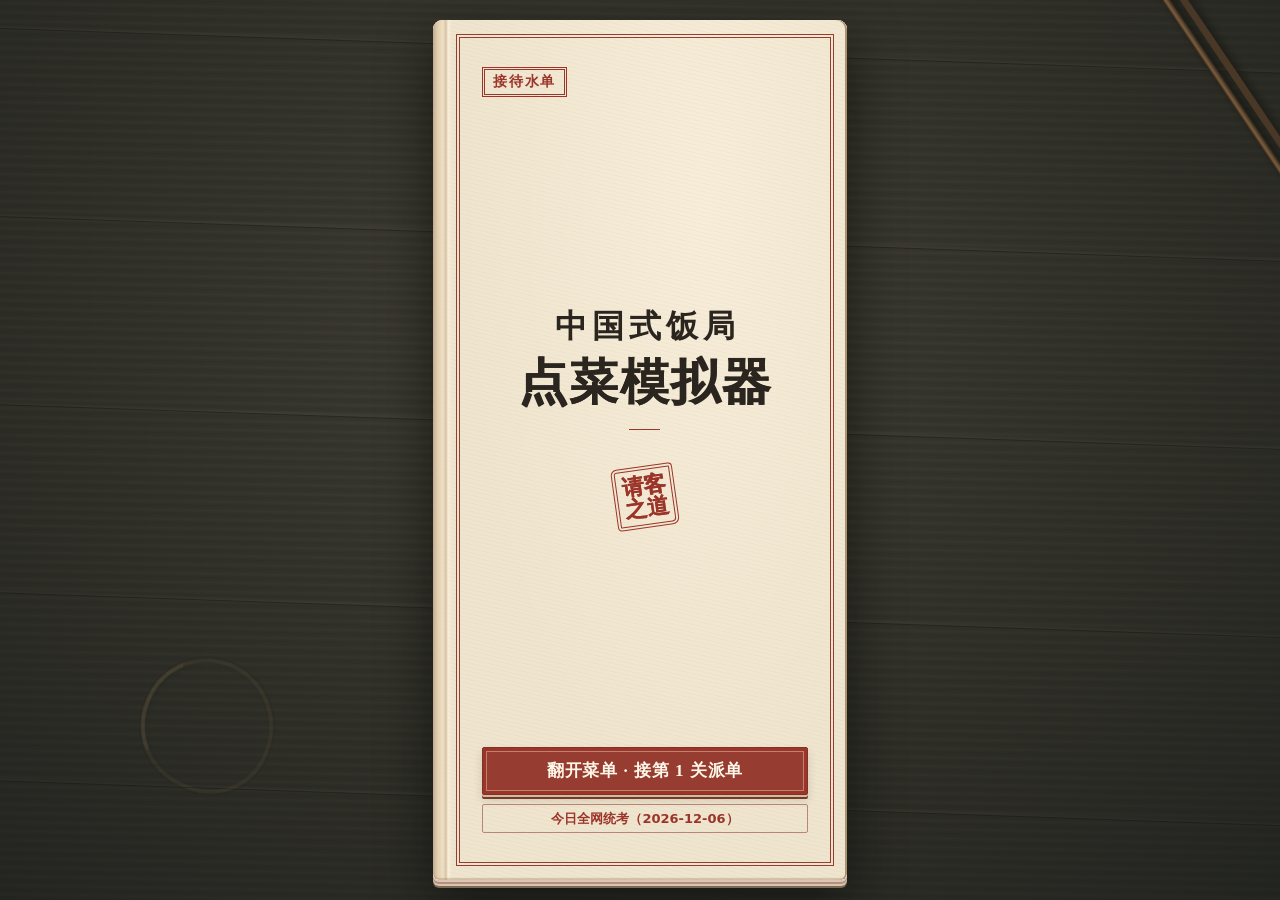
==== commit 42b26ff6: "发布 3.1.1：封面精简、保底支线与自由局轮抽" ====
--- a/index.html
+++ b/index.html
@@ -4,7 +4,7 @@
 <meta charset="utf-8">
 <meta name="viewport" content="width=device-width,initial-scale=1,viewport-fit=cover">
 <meta name="theme-color" content="#9b352a">
-<meta name="application-version" content="3.1.0">
+<meta name="application-version" content="3.1.1">
 <title>点菜模拟器 · 中国式饭局人情世故在线小游戏</title>
 <meta name="description" content="《点菜模拟器》是一款免费的复古复写纸风格中国式饭局网页小游戏。涵盖八大菜系与门店档次隔离、22枚奇葩成就、后厨排单与经理毒舌批注，考验你的预算把控与酒桌人情世故。">
 <meta name="keywords" content="点菜模拟器,中国式饭局模拟器,点菜小游戏,网页小游戏,人情世故模拟器,HTML5小游戏,饭局点菜">
@@ -79,9 +79,6 @@
   font:900 22px/1 var(--serif);text-shadow:.4px 0 currentColor;
 }
 .cover-bottom{display:grid;gap:9px;align-content:end}
-.cover-side-entry{justify-self:center;min-height:36px;border:1px dashed var(--red);color:var(--red);font:700 14px/1.25 var(--hand)}
-.side-entry-list{display:grid;gap:6px}
-.side-entry-list .smallbtn{min-height:36px;text-align:left}
 .primary.cover-open{min-height:48px;border-radius:2px;box-shadow:inset 0 0 0 3px var(--red),inset 0 0 0 4px #ebc7aa80,0 2px #d6b999,0 4px #713b2d,0 5px 9px #5c452530}
 @media(max-height:520px){.cover-board{gap:6px;padding-block:10px}.cover-titleblock{padding-block:6px}.cover-title::after{margin-top:6px}.cover-chop{margin-top:9px;font-size:16px}.cover-bottom{gap:4px}}
 @media(max-height:420px) and (orientation:landscape){
@@ -348,7 +345,6 @@
         <p class="tiny" id="resumeNote" hidden>旧版成就已留档。新版八桌饭局从第一关开席。</p>
         <button class="primary cover-open" type="button" data-act="draw">翻开菜单 · 接第 1 关派单</button>
         <button class="smallbtn" type="button" data-act="daily-exam">今日全网统考</button>
-        <button class="smallbtn cover-side-entry" type="button" data-act="side-entry" aria-haspopup="dialog" aria-controls="dialog">快餐彩蛋 · 翻纸签</button>
       </div>
     </div>
   </section>
@@ -649,10 +645,13 @@
 ].map(s=>({...s,isSideQuest:true,mode:s.id,region:"fast_food",guestTraits:{},purpose:s.brief}));
 
 function selectSideQuest(completedLevel,seenIds,random=Math.random){
-  if(!Number.isInteger(completedLevel)||completedLevel<2||completedLevel>7)return null;
+  if(!Number.isInteger(completedLevel)||completedLevel<2||completedLevel===8)return null;
+  const freePlay=completedLevel>8;
   const seen=new Set(seenIds);
-  const remaining=SIDE_QUESTS.filter(s=>!seen.has(s.id));
-  if(!remaining.length||random()>=0.4)return null;
+  if(completedLevel===2&&seen.size)return null;
+  const remaining=SIDE_QUESTS.filter(quest=>!seen.has(quest.id));
+  const chance=freePlay?0.35:completedLevel===2||completedLevel===5?1:0.4;
+  if(!remaining.length||(chance<1&&random()>=chance))return null;
   return remaining[Math.floor(random()*remaining.length)];
 }
 
@@ -1575,7 +1574,7 @@
 const lastLevel=8;
 const progress={level:1,achievements:new Set()};
 const memoryMarks=new Set();
-let mainStageIdx=1,activeSideQuest=null,sideFromCover=false,firstOrderReplay=false;
+let activeSideQuest=null;
 const sideSessionKey=savePrefix+"sideQuests200";
 const sideSession=readSideSession();
 
@@ -1587,7 +1586,7 @@
       for(const quest of SIDE_QUESTS)if(saved.seen.includes(quest.id))state.seen.add(quest.id);
     }
     const next=saved?.pending;
-    if(next&&state.seen.has(next.id)&&Number.isInteger(next.mainStageIdx)&&next.mainStageIdx>=3&&next.mainStageIdx<=8)
+    if(next&&state.seen.has(next.id)&&Number.isInteger(next.mainStageIdx)&&next.mainStageIdx>=3&&next.mainStageIdx<=lastLevel+1)
       state.pending={id:next.id,mainStageIdx:next.mainStageIdx};
   }catch{}
   return state;
@@ -1600,21 +1599,26 @@
   if(sideSession.pending?.mainStageIdx!==progress.level)return null;
   return SIDE_QUESTS.find(q=>q.id===sideSession.pending.id)||null;
 }
+function reserveSideQuest(quest){
+  sideSession.seen.add(quest.id);
+  saveSideSession({id:quest.id,mainStageIdx:progress.level});
+}
 function chooseNextScene(){
-  mainStageIdx=Math.min(progress.level,lastLevel);
-  let nextSide=null;
-  if(stage==="cover"){
-    nextSide=resumedSide();
-    if(!nextSide&&sideSession.pending)saveSideSession(null);
-  }else if(!activeSideQuest&&report?.passed&&!report.freePlay&&progress.level===report.level+1){
-    nextSide=selectSideQuest(report.level,sideSession.seen);
-    if(nextSide){
-      sideSession.seen.add(nextSide.id);
-      saveSideSession({id:nextSide.id,mainStageIdx});
+  let nextSide=resumedSide();
+  if(!nextSide&&sideSession.pending)saveSideSession(null);
+  if(!nextSide&&stage==="report"&&!activeSideQuest&&report?.passed){
+    const eligible=report.freePlay?progress.level>lastLevel:progress.level===report.level+1;
+    if(eligible){
+      if(report.freePlay&&sideSession.seen.size===SIDE_QUESTS.length){
+        sideSession.seen.clear();
+        saveSideSession(null);
+      }
+      nextSide=selectSideQuest(report.level,sideSession.seen);
+      if(nextSide)reserveSideQuest(nextSide);
     }
   }
   activeSideQuest=nextSide;
-  roundLevel=activeSideQuest?mainStageIdx:progress.level;
+  roundLevel=progress.level;
   if(activeSideQuest)return activeSideQuest;
   beginAttempt();
   return drawScenario(roundLevel,scene);
@@ -1777,9 +1781,9 @@
     saveMark(id);
   }
   if(report.newAchievements.length)readProgress();
-  if(!dailyExam&&!firstOrderReplay){
+  if(!dailyExam){
     if(activeSideQuest){
-      if(!sideFromCover)saveSideSession(null);
+      saveSideSession(null);
     }else if(freePlay){
       if(clean)writeFreeRun("",report.passed?streakBefore+1:0);
     }else if(report.passed){
@@ -1787,6 +1791,11 @@
       if(clean)saveMark(campaignKey+"clean."+roundLevel);
       saveMark(campaignKey+"pass."+roundLevel);
       progress.level=Math.max(progress.level,roundLevel+1);
+      // 过关时先留好保底支线，结算页刷新后仍能取到这张单。
+      if(progress.level===roundLevel+1&&(roundLevel===2||roundLevel===5)){
+        const quest=selectSideQuest(roundLevel,sideSession.seen);
+        if(quest)reserveSideQuest(quest);
+      }
     }else{
       saveMark(campaignKey+"retry."+roundLevel);
     }
@@ -1972,7 +1981,6 @@
   bookCover.hidden=false;
   bookCover.inert=false;
   bookCover.querySelector('[data-act="daily-exam"]').textContent="今日全网统考（"+todayExam().label+"）";
-  bookCover.querySelector('[data-act="side-entry"]').textContent=progress.level>1?"翻纸签 · 彩蛋与回练":"快餐彩蛋 · 翻纸签";
   bookCover.querySelector("#resumeNote").hidden=progress.level!==1||!(hasMark("campaign8.pass.1")||hasMark("pass.1"));
   bookCover.querySelector(".cover-open").textContent=resumedSide()?"翻开菜单 · 继续支线彩蛋":progress.level>lastLevel?"翻开菜单 · 自由接单":"翻开菜单 · 接第 "+progress.level+" 关派单";
   const bookmark=bookCover.querySelector("#cover-bookmark");
@@ -2151,7 +2159,7 @@
   const benefits=freeItems.length?'<section aria-label="进店福利"><div class="subtitle"><h3>进店福利</h3><span class="tiny">每桌任选一样 · 已勾 '+claimed+' 样</span></div>'+freeItems.map(dishRow).join("")+'</section>':'';
   const cost='<div class="order-cost'+(over?' over':'')+'">'+(over?'超预算':'预计')+' <b>¥'+sum+'</b> / '+limit+'<small>'+note+'</small></div>';
   const pickGuide=!reviewingOrder&&order.length<2?tutorialNote("点菜名右侧的方框勾菜，再点一次就取消。"):"";
-  const queueGuide=order.length>=2?tutorialNote("排单时按住菜名右侧 ≡ 拖动，按凉菜 → 热菜 → 汤品上桌。"):"";
+  const queueGuide=order.length>=2?tutorialNote("菜点齐了？点下方按钮进后厨排上菜顺序。"):"";
   return [head+briefPanel(false)+benefits+tabs+pickGuide+'<section class="order-list" aria-label="'+(reviewingOrder?'本桌已点菜品':cat)+'">'+list.map(dishRow).join("")+
     (list.length?'':'<p class="empty">联单还是空的。点「继续点菜」，挑一道开单。</p>')+'</section>',
     (hint?'<p class="tiny">'+hint+'</p>':'')+'<div class="order-strip">'+orderLink+cost+meter+'</div>'+queueGuide+action("kitchen","确认菜单并排上菜顺序","primary",!issue&&!removing.size?"":"disabled")];
@@ -2382,7 +2390,7 @@
     shareBeat:"击败全国 "+model.percentile+"% 经手人",shareQuote:model.quote,
     shareMessage:model.text.endsWith(model.url)?model.text.slice(0,-model.url.length).trimEnd():model.text,
     shareCopy:"一键复制战报与链接",shareStatus:"",
-    shareContinue:(dailyExam||sideFromCover||firstOrderReplay)?"收好战报 · 返回封面":activeSideQuest?continueMainLabel():!model.passed?"关闭弹窗 · 返回复盘":
+    shareContinue:dailyExam?"收好战报 · 返回封面":activeSideQuest?continueMainLabel():!model.passed?"关闭弹窗 · 返回复盘":
       progress.level>lastLevel?"收下喜报 · 自由接单":"收下喜报 · 继续闯第 "+progress.level+" 关"
   };
   for(const [id,value] of Object.entries(fields))document.getElementById(id).textContent=value;
@@ -2427,7 +2435,7 @@
     (otherAwards.length?'<p class="more-awards">同单另记：'+otherAwards.join('、')+'</p>':'')+'</header>';
   const result=report.campaignWon?'八关通关 · 首席司长荣誉':report.passed?'闯关成功':'差 '+(report.passScore-report.score)+' 分过关';
   const nextLevel=Math.max(progress.level,report.level+(report.passed?1:0));
-  const next=(dailyExam||sideFromCover||firstOrderReplay)?"返回封面":activeSideQuest?continueMainLabel():nextLevel>lastLevel?'自由接单 · 再来一桌':nextLevel>report.level?'撕开第 '+nextLevel+' 关派单':'重考第 '+report.level+' 关';
+  const next=dailyExam?"返回封面":activeSideQuest?continueMainLabel():nextLevel>lastLevel?'自由接单 · 再来一桌':nextLevel>report.level?'撕开第 '+nextLevel+' 关派单':'重考第 '+report.level+' 关';
   const foot='<div class="exam-line"><b>'+result+'</b><span>'+deskRoundLabel(report.level)+' · 过关线 '+report.passScore+' 分</span></div>';
   const banner='<div class="percentile">击败全国 '+report.percentile+'% 经手人</div>';
   const bars='<div class="bars">'+report.dimensions.map(x=>'<div class="bar"><span>'+x.label+'</span><div class="track"><i style="width:'+x.value+'%"></i></div><b>'+x.value+'</b></div>').join('')+'</div>';
@@ -2480,8 +2488,6 @@
   dailyExam=null;
   receiptPrintPending=false;
   activeSideQuest=null;
-  sideFromCover=false;
-  firstOrderReplay=false;
   stage="cover";
   pad.classList.remove("back");
   render(true);
@@ -2544,7 +2550,7 @@
   const rng=dailyExam?createSeededRng(dailyExam.seed^0x65766e74):Math.random;
   return rng()<0.55&&triggerTableEvent(rng);
 }
-async function draw(exam=null,sideQuest=null,replayFirst=false){
+async function draw(exam=null){
   if(turningPage)return;
   turningPage=true;
   sheetFace.inert=true;
@@ -2560,8 +2566,6 @@
     }
     readProgress();
     dailyExam=exam;
-    sideFromCover=Boolean(sideQuest);
-    firstOrderReplay=replayFirst;
     if(dailyExam){
       const rng=createSeededRng(dailyExam.seed);
       activeSideQuest=null;
@@ -2570,16 +2574,7 @@
       table=scene.tableNames[Math.floor(rng()*scene.tableNames.length)];
       number=String(Math.floor(100000+rng()*900000));
     }else{
-      if(sideQuest){
-        mainStageIdx=Math.min(progress.level,lastLevel);
-        roundLevel=mainStageIdx;
-        activeSideQuest=sideQuest;
-        scene=sideQuest;
-      }else if(firstOrderReplay){
-        activeSideQuest=null;
-        roundLevel=1;
-        scene=drawScenario(roundLevel,scene);
-      }else scene=chooseNextScene();
+      scene=chooseNextScene();
       table=pick(scene.tableNames);
       number=serial();
     }
@@ -2613,7 +2608,7 @@
   SoundFX.unlock();
   if(turningPage||queueDrag)return;
   const a=b.dataset.act,id=b.dataset.id,idx=order.findIndex(x=>x.dish.id===id);
-  if(a==="help")return modal("接单须知 · "+gameVersion,'<p>先看人数、预算和忌口。点菜名或速写可看做法，用＋、−改份数。勾完可查「已点菜单」，再按住后厨的「≡」排上菜次序。交单后可在经理批注下方对照结账小票。</p><p>主线共八关，依次接待家常川菜、长辈寿宴、西关早茶、发薪前夜、重辣湘宴、商务请托、同学撸串和驻京办终宴。留意谁喝酒、汤何时上；粤闽的茶位按人数入账。主线第 2 至 7 关过关后，下一张派单有四成机会夹进快餐支线，每种每次会话最多遇到一次。支线结账后继续原关。封面纸签也能直接选快餐派单。过了首关还能回练，补盖首单成就。第八关达标后可自由接单。</p><p>关卡与 '+ACHIEVEMENTS.length+' 枚成就保存在当前浏览器。连续三桌首次交单即过关可获三连胜，中途重开会打断连胜。</p>');
+  if(a==="help")return modal("接单须知 · "+gameVersion,'<p>先看人数、预算和忌口。点菜名或速写可看做法，用＋、−改份数。勾完可查「已点菜单」，再按住后厨的「≡」排上菜次序。交单后可在经理批注下方对照结账小票。</p><p>主线共八关，依次接待家常川菜、长辈寿宴、西关早茶、发薪前夜、重辣湘宴、商务请托、同学撸串和驻京办终宴。留意谁喝酒、汤何时上；粤闽的茶位按人数入账。主线第 2 关过后会插一张快餐水单，第 5 关过后若还有没遇到的支线，再保底插一张。第 3、4、6、7 关过关后有四成机会遇到剩余支线。第 8 关达标后可以自由接单，自由局过关后有 35% 机会插入支线，两种都遇到过就重新轮抽。支线结账后接回原来的派单。</p><p>关卡与 '+ACHIEVEMENTS.length+' 枚成就保存在当前浏览器。连续三桌首次交单即过关可获三连胜，中途重开会打断连胜。</p>');
   if(a==="skip-tutorial"){
     saveMark(tutorialSkipKey);
     const next=b.closest(".foot")?.querySelector(".primary:not(:disabled)")||page.querySelector("h2");
@@ -2630,30 +2625,15 @@
   if(a==="share")return openShare();
   if(a==="close-share")return shareModal.close();
   if(a==="share-continue"&&shareModal.open){
-    const proceed=stage==="report"&&(report?.passed||activeSideQuest||dailyExam||firstOrderReplay);
+    const proceed=stage==="report"&&(report?.passed||activeSideQuest||dailyExam);
     shareModal.close();
-    if(proceed)return (dailyExam||sideFromCover||firstOrderReplay)?returnToCover():draw();
+    if(proceed)return dailyExam?returnToCover():draw();
     return;
   }
   if(a==="copy-share")return copyShare();
   if(a==="save-share"&&activeShare)return saveShareImage(activeShare);
   if(a==="daily-exam"&&stage==="cover")return draw(todayExam());
-  if(a==="side-entry"&&stage==="cover"){
-    SoundFX.tap();
-    const choices=SIDE_QUESTS.map(quest=>action("side-play",quest.title,"smallbtn",'data-id="'+quest.id+'"')).join("");
-    const replay=progress.level>1?action("first-replay","首单回练 · 楼下川菜馆"):"";
-    return modal(replay?"彩蛋与首单回练":"快餐彩蛋",'<div class="side-entry-list">'+choices+replay+'</div>');
-  }
-  if(a==="first-replay"&&stage==="cover"&&dialog.open&&progress.level>1){
-    dialog.close();
-    return draw(null,null,true);
-  }
-  if(a==="side-play"&&stage==="cover"&&dialog.open){
-    const quest=SIDE_QUESTS.find(item=>item.id===id);
-    if(quest){dialog.close();return draw(null,quest)}
-    return;
-  }
-  if(a==="draw"&&(stage==="cover"||stage==="report"))return (dailyExam||sideFromCover||firstOrderReplay)?returnToCover():draw();
+  if(a==="draw"&&(stage==="cover"||stage==="report"))return dailyExam?returnToCover():draw();
   if(a==="brief"&&(stage==="brief"||stage==="menu")){
     SoundFX.tap();
     const open=b.getAttribute("aria-expanded")!=="true";
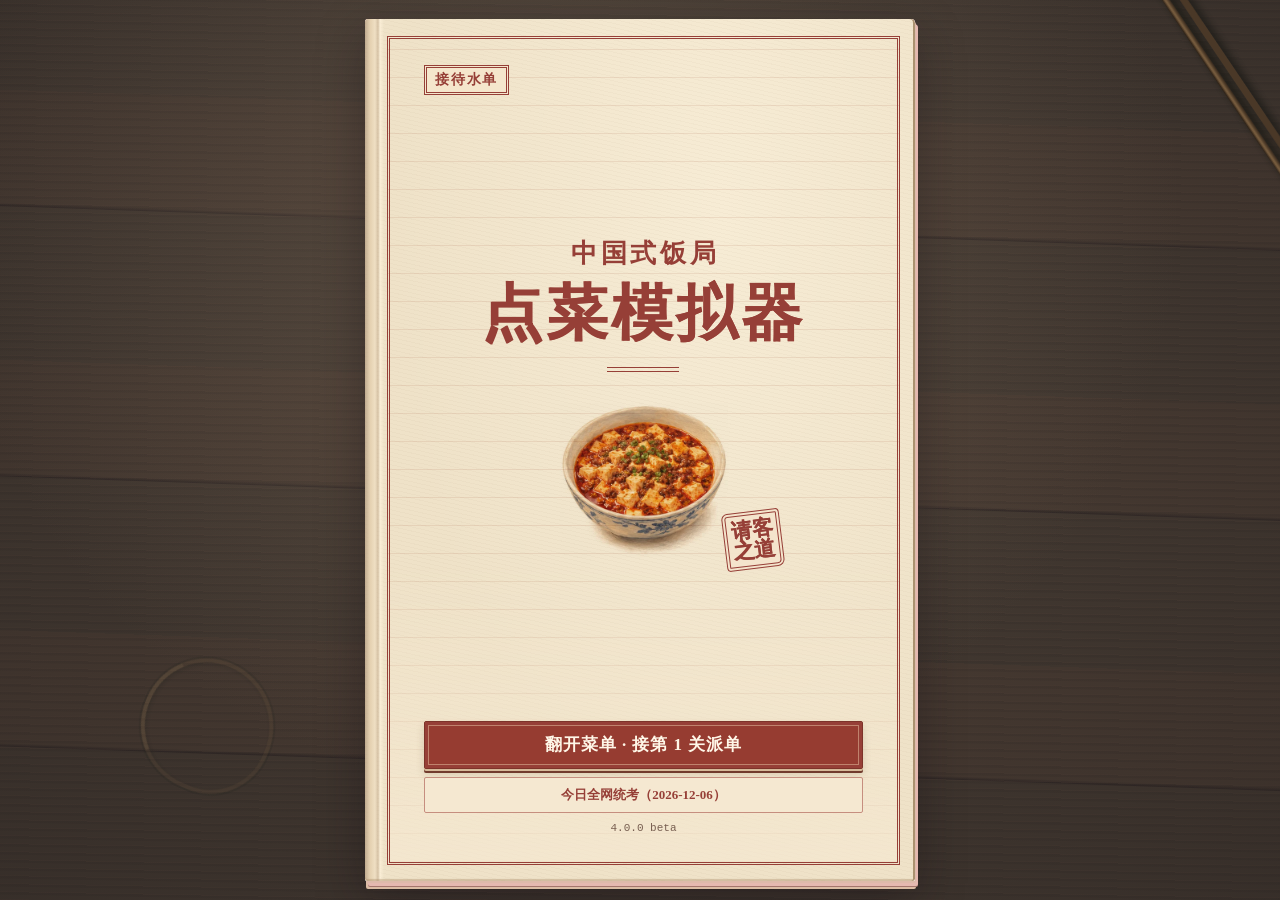
==== commit fd03e2c3: "Publish 4.0.0 beta with carbon-copy order slips and hand-painted menu art" ====
--- a/index.html
+++ b/index.html
@@ -4,9 +4,9 @@
 <meta charset="utf-8">
 <meta name="viewport" content="width=device-width,initial-scale=1,viewport-fit=cover">
 <meta name="theme-color" content="#9b352a">
-<meta name="application-version" content="3.1.1">
+<meta name="application-version" content="4.0.0-beta">
 <title>点菜模拟器 · 中国式饭局人情世故在线小游戏</title>
-<meta name="description" content="《点菜模拟器》是一款免费的复古复写纸风格中国式饭局网页小游戏。涵盖八大菜系与门店档次隔离、22枚奇葩成就、后厨排单与经理毒舌批注，考验你的预算把控与酒桌人情世故。">
+<meta name="description" content="《点菜模拟器》是一款免费的复古复写纸风格中国式饭局网页小游戏。涵盖八大菜系与门店档次隔离、33枚奇葩成就、后厨排单与经理毒舌批注，考验你的预算把控与酒桌人情世故。">
 <meta name="keywords" content="点菜模拟器,中国式饭局模拟器,点菜小游戏,网页小游戏,人情世故模拟器,HTML5小游戏,饭局点菜">
 <meta name="author" content="shaoxiangm">
 <link rel="canonical" href="https://shaoxiangm.github.io/diancai-simulator/">
@@ -18,7 +18,7 @@
 <meta property="og:locale" content="zh_CN">
 <meta name="twitter:card" content="summary">
 <meta name="twitter:title" content="点菜模拟器 · 中国式饭局在线小游戏">
-<meta name="twitter:description" content="八大菜系动态水单、22枚成就与经理红笔毒舌批注，来测测你的饭局情商。">
+<meta name="twitter:description" content="八大菜系动态水单、33枚成就与经理红笔毒舌批注，来测测你的饭局情商。">
 <style>
 :root{--paper:#f5ede0;--pink:#f3ddd6;--red:#9b352a;--line:#b88676;--green:#2b2520;--ink:#2b2520;--blue:#253c66;--pen:#b52b27;--muted:#6b5f52;--serif:"STSong","Songti SC","SimSun",serif;--hand:"KaiTi","STKaiti","FangSong",serif;--mono:"Courier New",monospace}
 *{box-sizing:border-box}
@@ -27,6 +27,7 @@
 body::after{content:"";position:fixed;z-index:-0;pointer-events:none;right:6%;top:-135px;width:7px;height:370px;border-radius:50% 50% 30% 30%;background:linear-gradient(90deg,#221911,#7e6242 42%,#35271b);transform:rotate(-34deg);box-shadow:15px 0 0 #4a3827,18px 6px 9px #181814,3px 5px 8px #151610}
 button{font:inherit;color:inherit;cursor:pointer;touch-action:manipulation}
 button:disabled{opacity:.42;cursor:default}
+button.zero-order{opacity:.42}
 button:focus-visible,[tabindex="-1"]:focus-visible{outline:3px solid var(--blue);outline-offset:2px}
 .pad{position:relative;z-index:1;width:min(414px,100vw);height:min(860px,calc(100dvh - 24px));border-radius:9px 9px 6px 6px;overflow:hidden;display:flex;flex-direction:column;background-color:var(--paper);background-image:repeating-linear-gradient(7deg,#66513506 0 1px,transparent 1px 4px),radial-gradient(ellipse at 15% 12%,#fff8,transparent 65%);box-shadow:0 2px #dcc5b6,0 4px #b59080,0 6px #dbc5a8,0 8px #79695b,0 21px 52px #080b08a6}
 .pad.back{background-color:var(--pink)}
@@ -125,10 +126,12 @@
 .order-link .order-count{font:700 13px/1.3 var(--hand);white-space:nowrap}.order-link::after{content:"";width:6px;height:6px;border:solid currentColor;border-width:1.5px 1.5px 0 0;transform:rotate(45deg)}
 .order-link.return::after{order:-1;transform:rotate(-135deg)}
 .order-cost{margin-left:auto;text-align:right;font-size:13px;line-height:1.35}.order-cost b{color:var(--blue);font:700 17px var(--hand)}.order-cost.over b{color:inherit}.order-cost small{display:block;color:var(--muted);font-size:12px}
+.order-cost .budget-good{color:var(--blue);font-weight:700;white-space:nowrap}
 .queue{padding:10px 0;border-bottom:1px dotted #b39682;display:flex;align-items:center;gap:7px}.detail{flex:1;min-width:0}.name{font:700 17px var(--serif)}.desc{font-size:13px;color:var(--muted)}.price{font:700 15px var(--mono)}.ctrl{border-color:#637797;color:var(--blue);min-width:32px;height:33px;padding:0 6px}
 .dish{position:relative;display:grid;grid-template-columns:minmax(0,1fr) auto;column-gap:8px;align-items:center;padding:12px 0;border-bottom:1px solid rgba(150,60,49,.2)}
+.dish-whispers{position:absolute;right:42px;top:4px;z-index:3;pointer-events:none;display:grid;justify-items:end;gap:3px;max-width:calc(100% - 42px)}
 .pen-whisper{
-  position:absolute;right:42px;top:4px;z-index:3;pointer-events:none;white-space:nowrap;
+  max-width:100%;
   font:700 13px/1.2 var(--hand);color:var(--pen);background:var(--paper);
   border:1px dashed var(--pen);padding:2px 6px;border-radius:2px;
   box-shadow:1px 2px 4px color-mix(in srgb,var(--ink) 13%,transparent);
@@ -138,8 +141,29 @@
   12%,62%{opacity:1;transform:translateY(-2px) rotate(-2deg)}
   100%{opacity:0;transform:translateY(-12px) rotate(-1deg)}
 }
+.pen-whisper.combo{
+  color:var(--blue);border:3px double var(--blue);
+  box-shadow:1px 2px 4px color-mix(in srgb,var(--ink) 13%,transparent),inset 0 0 9px color-mix(in srgb,#c86d1f 20%,transparent);
+}
+@keyframes check-pop{
+  0%{transform:rotate(-4deg) scale(.88)}
+  55%{transform:rotate(-4deg) scale(1.16)}
+  100%{transform:rotate(-4deg) scale(1)}
+}
+@keyframes check-scratch{
+  25%{transform:translateX(-2px)}
+  55%{transform:translateX(2px)}
+  80%{transform:translateX(-1px)}
+}
+@keyframes budget-bump{
+  0%,100%{transform:scale(1)}
+  45%{transform:scale(1.16)}
+}
 @media(prefers-reduced-motion:no-preference){
-  .pen-whisper{animation:whisper-float 1.55s ease-out both}
+  .pen-whisper{animation:whisper-float var(--whisper-time,1550ms) ease-out both}
+  .dish.just-marked .dish-check[aria-pressed="true"] span{animation:check-pop .2s ease-out}
+  .dish.unchecking .cross{animation:check-scratch .18s ease-out}
+  .order-cost.over.bump b{display:inline-block;animation:budget-bump .24s ease-out}
 }
 .dish-info{min-width:0;display:flex;align-items:center;gap:10px;padding:0;border:0;background:none;text-align:left}
 .dish-info .name,.dish-info .spec{display:block}.dish-info .name{line-height:1.35}.dish-info .spec{margin-top:3px;color:#7a6b5d;font:11px/1.45 var(--serif)}
@@ -167,6 +191,17 @@
 .cross{position:relative}.cross::after{content:"";position:absolute;left:0;top:37%;width:100%;height:3px;border-block:1px solid var(--blue);transform:rotate(-2deg);transform-origin:left;animation:stroke .19s ease-out}.empty{color:var(--muted);font-size:14px;padding:24px 0}
 .sliptop{display:flex;align-items:center;justify-content:space-between;margin-bottom:8px}.sliptop b{color:var(--red);font-family:var(--serif)}
 .report{border-top:3px double var(--red);margin-top:13px;padding-top:10px}.score{color:var(--pen);font:italic 700 51px/1 var(--hand)}.score small{font-size:18px}.bars{margin:12px 0}.bar{display:grid;grid-template-columns:72px 1fr 26px;align-items:center;gap:8px;font-size:13px;margin:6px 0}.track{background:#b985712a;height:7px}.track i{display:block;height:100%;background:var(--blue)}.bar b{color:var(--blue);text-align:right}
+.score{display:inline-block;font-variant-numeric:tabular-nums}
+@keyframes reveal-report-ink{from{transform:scaleX(0)}to{transform:scaleX(1)}}
+@keyframes score-celebrate{0%,100%{transform:scale(1)}32%{transform:scale(1.14);text-shadow:0 0 9px #c9915377}68%{transform:scale(.98)}}
+@keyframes score-wobble{0%,100%{transform:rotate(0)}33%{transform:rotate(-4deg)}68%{transform:rotate(2deg)}}
+@media(prefers-reduced-motion:no-preference){
+  .bars .track i{transform-origin:left center}
+  .flipping-slip .bars .track i{transform:scaleX(0)}
+  .bars.revealing .track i{animation:reveal-report-ink .36s ease-out calc(var(--i)*70ms) both}
+  .score.score-high{animation:score-celebrate .34s ease-out}
+  .score.score-low{animation:score-wobble .29s ease-out}
+}
 .notes{padding-left:23px;color:var(--pen);font:600 16px/1.65 var(--hand)}.notes li{padding:6px 0;border-bottom:1px dotted #bc998b}.notes strong{border:1px solid;border-radius:49%;padding:1px 4px}.notes u{text-underline-offset:3px}
 .guest-check{
   width:85%;margin:20px auto 8px;padding:12px clamp(8px,3vw,15px);
@@ -197,8 +232,8 @@
 .seal small::before,.seal small::after{content:"·";margin:0 3px}
 .seal b{display:block;max-width:100%;padding:0 5px;margin:4px 0 0;font:900 clamp(16px,4.6vw,19px)/1.1 var(--serif);white-space:normal;text-align:center;text-wrap:balance}
 .seal::after{content:"";position:absolute;inset:-2px;border-radius:inherit;pointer-events:none;background:repeating-linear-gradient(112deg,transparent 0 13px,#f9ebe89c 13.5px,transparent 14.3px 24px)}
-.grade-title :is(.seal,.award-seal){transform:scale(1) rotate(-6deg)}
-.awaiting-imprint .grade-title :is(.seal,.award-seal){opacity:0}
+.grade-title .seal{transform:scale(1) rotate(-6deg)}
+.awaiting-imprint :is(.grade-title .seal,.meta-stamp-zone .award-seal){opacity:0}
 dialog{color:var(--ink);width:min(345px,92vw);max-height:80dvh;padding:21px;background:var(--paper);border:2px solid var(--red);border-radius:4px;box-shadow:0 12px 40px #16181266}dialog::backdrop{background:#171813a8}dialog h2{font-size:23px}dialog p{margin:10px 0;font-size:15px}dialog .primary{margin-top:14px}
 #achModal{width:min(430px,94vw);padding:0;overflow:hidden}
 #achModal[open]{display:flex;flex-direction:column}
@@ -215,6 +250,52 @@
 .earned .archive-stamp{border:3px double currentColor;color:var(--blue);transform:rotate(-2deg);font-size:15px}
 .archive-row.earned p{color:var(--red);font:600 14px/1.55 var(--hand)}
 .share-btn{border:1px solid #23438e88;border-radius:2px;background:#23438e08;color:var(--blue);font:700 15px/1.35 var(--hand);padding:5px 9px}
+.kitchen-switch{grid-template-columns:repeat(2,minmax(0,1fr));margin-bottom:9px}
+.kitchen-switch .tab-badge{border-color:var(--pen);color:var(--pen);box-shadow:inset 0 0 0 1px var(--pen)}
+.kitchen-switch .tab-badge.active{color:var(--paper)}
+.seating-notice{margin:0 0 6px;color:var(--blue);font:700 13px/1.4 var(--hand)}
+#dialog:has(.seating-reminder)>[data-act="close"]{display:none}
+#dialog .seating-reminder .primary{margin-top:0}
+.seat-map{display:grid;grid-template-columns:repeat(3,minmax(0,1fr));grid-template-rows:repeat(3,minmax(55px,auto)) auto;gap:6px;align-items:center;margin:12px 0 0}
+.seat-map--six{grid-template-rows:repeat(4,minmax(55px,auto)) auto}
+.seat-slot{min-width:0;min-height:54px;align-self:stretch;padding:4px;overflow-wrap:anywhere;border:1.5px dashed var(--blue);background:#23438e05}
+.seat-slot>span,.seat-slot>b{display:block}.seat-slot>span{color:var(--muted);font:600 11px/1.25 var(--serif)}
+.seat-slot>b{margin-top:3px;color:var(--muted);font:700 14px/1.3 var(--hand)}
+.seat-slot.filled{border:1px solid var(--blue);background:var(--paper)}.seat-slot.filled>b{color:var(--blue)}
+.seat-chip,.seat-slot.filled{touch-action:none;user-select:none;-webkit-user-select:none;cursor:grab}
+.seat-grip{display:inline-block;margin-right:3px;color:var(--blue);font-size:.9em;letter-spacing:-.12em}
+.seat-bank{display:grid;grid-template-columns:repeat(2,minmax(0,1fr));gap:5px;margin-top:10px;padding:8px;border:1px dashed var(--line);border-radius:3px;background:#efe4ce66}
+.seat-bank--six{grid-template-columns:repeat(3,minmax(0,1fr))}
+.seat-chip,.seat-chip-slot{min-width:0;min-height:46px;padding:4px;overflow-wrap:anywhere;font:700 14px/1.2 var(--hand)}
+.seat-chip{border-color:var(--blue);background:var(--paper);color:var(--blue)}
+.seat-chip-slot{border-style:dashed;color:var(--muted)}
+.seat-slot.swap-target{box-shadow:inset 0 0 0 1px #23438e36}
+.seat-slot[aria-pressed="true"],.seat-chip[aria-pressed="true"]{outline:2px solid var(--blue);outline-offset:-3px;background:#23438e10}
+.seat-slot:focus-visible,.seat-chip:focus-visible,.seat-chip-slot:focus-visible{outline-offset:2px}
+.seat-chip.dragging,.seat-slot.dragging{opacity:.4;cursor:grabbing}
+.seat-slot.drag-over,.seat-bank.drag-over{outline:2px solid var(--pen);background:color-mix(in srgb,var(--pen) 10%,var(--paper))}
+.seat-ghost{position:fixed;z-index:50;pointer-events:none;user-select:none;white-space:nowrap;transform:rotate(-3deg) scale(1.06);box-shadow:0 6px 16px #2b252044;background:var(--paper);border:1.5px solid var(--blue);color:var(--blue);font:700 15px var(--hand);padding:6px 12px}
+@keyframes seat-landing{0%,100%{transform:scale(1)}45%{transform:scale(1.055)}72%{transform:scale(.99)}}
+@media(prefers-reduced-motion:no-preference){
+  .seat-slot.drag-over{transform:scale(1.03)}
+  .seat-slot.landing{animation:seat-landing .21s ease-out}
+}
+@media(prefers-reduced-motion:reduce){.seat-ghost{transform:none}}
+.seat-map .north{grid-area:1/2}.seat-map .west{grid-area:2/1}.seat-map .east{grid-area:2/3}.seat-map .south{grid-area:3/2}
+.seat-map--six .northwest{grid-area:2/1}.seat-map--six .northeast{grid-area:2/3}.seat-map--six .southwest{grid-area:3/1}.seat-map--six .southeast{grid-area:3/3}.seat-map--six .south{grid-area:4/2}
+.seat-circle{grid-area:2/2;align-self:center;justify-self:center;width:94%;aspect-ratio:1;border:3px double var(--red);border-radius:50%;display:grid;place-items:center;color:var(--blue);text-align:center;font:700 15px/1.25 var(--hand)}
+.seat-map--six .seat-circle{grid-area:2/2/4/3}.seat-door{grid-area:4/2;text-align:center;color:var(--red);font:700 13px/1.4 var(--serif);border-top:1px dashed var(--line)}.seat-map--six .seat-door{grid-area:5/2}
+.payment-choices{display:grid;gap:7px}.payment-choices button{text-align:left;min-height:40px}.payment-meters{margin:13px 0}
+#dialog.payment-dialog>[data-act="close"]{display:none}
+#dialog .payment-reaction{padding:5px 8px;border-left:2px solid var(--blue);background:var(--paper);color:var(--blue);font:700 14px/1.4 var(--hand)}
+.payment-value{position:relative}.payment-delta{position:absolute;right:calc(100% + 2px);top:0;padding:0 2px;background:var(--paper);color:var(--blue);font:700 11px/1.3 var(--mono);pointer-events:none}
+.payment-delta.negative{color:var(--pen)}
+@media(prefers-reduced-motion:no-preference){
+  .payment-reaction{animation:payment-reaction-in .24s ease-out both}
+  .payment-delta{animation:payment-delta-float 1s ease-out both}
+  @keyframes payment-reaction-in{from{transform:translateY(5px);opacity:0}to{transform:translateY(0);opacity:1}}
+  @keyframes payment-delta-float{0%{transform:translateY(2px);opacity:0}18%,56%{opacity:1}100%{transform:translateY(-8px);opacity:0}}
+}
 .report-actions{display:flex;align-items:center;justify-content:flex-end;gap:6px}
 .subtitle:has(.report-actions){flex-wrap:wrap;gap:4px 6px}
 .copy-field{position:fixed;inset:0 auto auto 0;width:1px;height:1px;opacity:0;font-size:16px}
@@ -223,6 +304,14 @@
 #shareModal[open]{display:flex;flex-direction:column}
 .share-head{flex:none;display:flex;align-items:center;justify-content:space-between;gap:8px;margin:0 16px;padding:8px 0;border-bottom:3px double var(--red)}
 .share-head h2{color:var(--red);font:900 clamp(17px,5vw,22px)/1.23 var(--serif)}.share-head .smallbtn{flex:none;min-height:38px}
+#shareModal .share-head .smallbtn{border-color:var(--red)}
+@keyframes close-btn-pulse{
+  0%,100%{color:var(--red);border-color:var(--red);box-shadow:0 0 0 transparent;transform:scale(1)}
+  50%{color:var(--pen);border-color:var(--pen);box-shadow:0 0 7px color-mix(in srgb,var(--pen) 32%,transparent);transform:scale(1.04)}
+}
+@media(prefers-reduced-motion:no-preference){
+  #shareModal[open] .share-head .smallbtn{animation:close-btn-pulse 1.8s ease-in-out infinite}
+}
 .share-body{min-height:0;overflow:auto;overscroll-behavior:contain;scrollbar-width:thin;padding:12px 16px 16px}
 .share-result{display:grid;grid-template-columns:minmax(0,1fr) minmax(112px,38%);align-items:center;gap:8px}
 .share-result p{margin:0}.share-level{color:var(--green);font:700 16px/1.35 var(--serif)}.share-scene{margin-top:4px!important;color:var(--muted);font-size:13px}
@@ -242,6 +331,14 @@
 @media(max-width:350px){.body{padding-inline:14px}.brand{margin-inline:14px}.foot{padding-inline:14px}.meta b{margin-left:4px}.tab{font-size:12px}}
 @media(prefers-reduced-motion:reduce){*,*::after{animation-duration:.001ms!important;transition:none!important}}
 .sheet-face{--face:var(--paper);position:relative;display:flex;flex:1;min-height:0;flex-direction:column;background-color:var(--face);background-image:inherit;transform-origin:8px 0}
+.kitchen-pass-overlay{position:absolute;inset:0;z-index:5;display:grid;place-items:center;padding:16px;background:color-mix(in srgb,var(--paper) 80%,transparent)}
+.kitchen-pass-card{width:min(100%,290px);padding:16px;background:var(--paper);border:4px double var(--red);box-shadow:0 4px 13px color-mix(in srgb,var(--ink) 16%,transparent)}
+.kitchen-pass-card h3{color:var(--red);font-size:19px}
+.kitchen-pass-steps{list-style:none;margin:10px 0 0;padding:0}
+.kitchen-pass-steps li{padding:6px 0;border-top:1px dotted var(--line);color:var(--muted);font:700 15px/1.45 var(--hand);opacity:.56}
+.kitchen-pass-steps li.on{color:var(--blue);opacity:1}
+@keyframes kitchen-pass-ink{from{opacity:.56;transform:translateY(3px)}to{opacity:1;transform:translateY(0)}}
+@media(prefers-reduced-motion:no-preference){.kitchen-pass-steps li.on{animation:kitchen-pass-ink .19s ease-out}}
 .back .sheet-face{--face:var(--pink)}
 .pad.flipping-slip{background-color:#d5c4ad}
 .flipping-slip .sheet-face{transform-origin:center center;backface-visibility:hidden;box-shadow:0 2px 12px #59463435}
@@ -255,20 +352,28 @@
 .brand-level,.archive-link{color:var(--blue);font:700 12px/1.4 var(--hand)}
 .archive-link{display:flex;align-items:center;justify-self:end;gap:6px;min-height:28px;padding:2px 6px;border:0;border-bottom:1px solid #23438e44;background:none}
 .archive-link::after{content:"";width:5px;height:5px;border:solid currentColor;border-width:1px 1px 0 0;transform:rotate(45deg)}
-.grade-title.has-award{grid-template-columns:minmax(0,1fr) auto}
 .grade-title h2 span{display:inline-block}
-.stamp-pair{display:flex;align-items:center;justify-content:flex-end;gap:9px}
-.stamp-pair .seal{width:clamp(99px,27vw,116px)}
 .award-seal{position:relative;flex:none;width:74px;height:74px;display:flex;flex-direction:column;align-items:center;justify-content:center;gap:2px;padding:3px;border:4px double currentColor;border-radius:3px;color:var(--blue);font:900 17px/1.1 var(--serif);text-align:center;transform:rotate(5deg)}
 .award-seal::after{content:"";position:absolute;inset:-3px;pointer-events:none;background:repeating-linear-gradient(112deg,transparent 0 16px,#f9ebe887 16.6px,transparent 17.2px 29px)}
 .award-seal small{font:700 10px/1 var(--hand);letter-spacing:.12em}.award-seal b{text-wrap:balance;word-break:break-all}.award-seal.wordy b{font-size:12px;line-height:1.1}
 .award-impressions{display:flex;flex-wrap:wrap;gap:14px;list-style:none;margin:18px 2px;padding:0}
-.stagehead .more-awards{margin:7px 0 0;color:var(--blue);font:700 13px/1.4 var(--hand)}
+.meta-stamp-zone{position:relative;isolation:isolate;--stamp-size:clamp(44px,14vw,54px)}
+.meta-stamp-zone .award-seal{
+  position:absolute;
+  top:calc(50% - var(--stamp-size)/2 + var(--stamp-nudge));
+  right:calc(5px + var(--stamp-index)*min(var(--stamp-size) - 4px,(100% - var(--stamp-size) - 10px)/var(--stamp-spaces)));
+  width:var(--stamp-size);height:var(--stamp-size);padding:1px;gap:1px;
+  border-width:3px;font-size:12px;color:color-mix(in srgb,var(--blue) 68%,transparent);transform:rotate(var(--stamp-angle));
+  mix-blend-mode:multiply;opacity:.88;pointer-events:none
+}
+.meta-stamp-zone .award-seal small{font-size:8px;letter-spacing:.05em}
+.meta-stamp-zone .award-seal.wordy b{font-size:9px}
+.meta-stamp-zone .award-seal.wordy small{display:none}
 .exam-line{display:flex;align-items:baseline;justify-content:space-between;gap:8px}
 .percentile{margin:0 0 9px;padding:4px 6px;color:var(--blue);border-block:1px dotted #23438e55;font:700 16px/1.3 var(--hand);background:#23438e07}
 .exam-line span{font:12px var(--serif);color:var(--muted)}.exam-line{margin-bottom:5px;color:var(--red);font:700 16px var(--hand)}
-@media(max-width:390px){.brand-actions .smallbtn{padding-inline:6px}.brand-actions .mute-btn{min-width:29px;padding-inline:4px}.grade-title.has-award{gap:6px}}
-@media(max-width:350px){.brand strong i{width:20px;height:20px;margin-right:5px}.stamp-pair{gap:7px}.stamp-pair .seal b{font-size:16px}}
+@media(max-width:390px){.brand-actions .smallbtn{padding-inline:6px}.brand-actions .mute-btn{min-width:29px;padding-inline:4px}}
+@media(max-width:350px){.brand strong i{width:20px;height:20px;margin-right:5px}}
 @media(prefers-reduced-motion:no-preference){
   .tearing::before{content:"";position:absolute;inset:16px 0 0;background:repeating-linear-gradient(0deg,transparent 0 26px,#b9877740 26px 27px),linear-gradient(#d2b4a8,#f0dcd3 24%);pointer-events:none}
   .tearing .sheet-face{animation:tear-away .29s ease-in both;box-shadow:0 -4px 12px #3b2c2760}
@@ -282,6 +387,29 @@
 .tutorial-note p{margin:0}
 .tutorial-skip{position:absolute;top:2px;right:3px;min-height:26px;padding:2px 6px;border:0;background:transparent;color:#625025;font:600 12px/1.4 var(--serif);text-decoration:underline;text-underline-offset:2px;white-space:nowrap;pointer-events:auto}
 .foot>.tutorial-note{margin:0 0 7px}
+#dialog.table-event-active>[data-act="close"]{display:none}
+.table-event-choices{display:grid;gap:7px}
+.table-event-choices .smallbtn{display:grid;gap:2px;justify-items:start;min-height:42px;padding:8px 10px;text-align:left}
+.table-event-choices .smallbtn span{color:var(--ink);font-weight:400}
+#dialog.cart-game-active>[data-act="close"]{display:none}
+#dialog .cart-clock{color:var(--pen);font:700 18px/1.4 var(--hand);font-variant-numeric:tabular-nums}
+#dialog .cart-list{display:grid;align-content:start;gap:0;height:clamp(92px,30dvh,196px);margin:0 0 7px;padding:0;overflow-y:auto;list-style:none;overscroll-behavior:contain}
+#dialog .cart-list li{display:grid;grid-template-columns:minmax(0,1fr) auto;align-items:center;gap:7px;padding:5px 0;border-bottom:1px dotted var(--line);overflow-wrap:anywhere}
+#dialog .cart-kick{min-height:36px;padding:4px 7px;background:var(--pen);color:var(--paper);border-color:var(--pen);white-space:nowrap}
+#dialog .cart-finish{min-height:32px}
+#dialog .cart-tray{position:relative}
+#dialog .cart-list{overflow-x:hidden;overflow-anchor:none}
+#cart-countdown.urgent{display:inline-block;color:var(--pen);text-shadow:0 0 1px var(--pen)}
+#dialog .cart-list .kicking span{text-decoration:line-through;text-decoration-color:var(--pen)}
+#dialog .cart-saved{position:absolute;z-index:1;right:5px;pointer-events:none;padding:1px 4px;background:var(--paper);color:var(--blue);font:700 14px/1.2 var(--hand)}
+@media(prefers-reduced-motion:no-preference){
+  #dialog .cart-list .cart-spawned{animation:cart-flash .35s ease-out}
+  #dialog .cart-list .kicking{animation:cart-kick-out .17s ease-in both}
+  #dialog .cart-saved{animation:cart-saved-rise .58s ease-out both}
+  @keyframes cart-flash{from{transform:translateY(-8px);background:color-mix(in srgb,var(--pen) 18%,transparent)}to{transform:translateY(0);background:transparent}}
+  @keyframes cart-kick-out{to{transform:translateX(16px);opacity:0}}
+  @keyframes cart-saved-rise{0%{transform:translateY(0);opacity:1}55%{opacity:1}100%{transform:translateY(-12px);opacity:0}}
+}
 #shareImagePreview{margin-top:15px;border-top:1px dashed var(--line)}
 #shareImagePreview p{margin:9px 0;font-size:13px;color:var(--muted)}
 #shareImagePreview img{display:block;width:100%;height:auto;-webkit-touch-callout:default;user-select:auto}
@@ -297,7 +425,7 @@
     "中国式饭局点菜模拟器"
   ],
   "url": "https://shaoxiangm.github.io/diancai-simulator/",
-  "description": "一款基于复古复写纸点菜单体验的中国式饭局模拟网页小游戏，包含主线八大菜系接待关卡、快餐彩蛋、随机突发事件与22枚成就图鉴。",
+  "description": "一款基于复古复写纸点菜单体验的中国式饭局模拟网页小游戏，包含主线八大菜系接待关卡、快餐彩蛋、随机突发事件与33枚成就图鉴。",
   "genre": [
     "Simulation",
     "Casual",
@@ -319,6 +447,7 @@
   }
 }
 </script>
+<link rel="stylesheet" href="ticket.css">
 <noscript>
 <style>
 #pad{display:none}
@@ -336,7 +465,10 @@
       </div>
       <div class="cover-titleblock">
         <h1 class="cover-title" id="cover-title" tabindex="-1" aria-label="中国式饭局 · 点菜模拟器"><span>中国式饭局</span><strong>点菜模拟器</strong></h1>
-        <b class="cover-chop" aria-label="请客之道"><span>请</span><span>客</span><span>之</span><span>道</span></b>
+        <div class="cover-plate">
+          <img src="img/dish_25.webp" width="216" height="146" alt="手绘麻婆豆腐">
+          <b class="cover-chop" aria-label="请客之道"><span>请</span><span>客</span><span>之</span><span>道</span></b>
+        </div>
       </div>
       <div class="cover-bottom">
         <div class="ledger-counter" aria-live="polite">
@@ -345,6 +477,7 @@
         <p class="tiny" id="resumeNote" hidden>旧版成就已留档。新版八桌饭局从第一关开席。</p>
         <button class="primary cover-open" type="button" data-act="draw">翻开菜单 · 接第 1 关派单</button>
         <button class="smallbtn" type="button" data-act="daily-exam">今日全网统考</button>
+        <small class="cover-edition">4.0.0 beta</small>
       </div>
     </div>
   </section>
@@ -357,7 +490,7 @@
       <button class="smallbtn" data-act="help" aria-haspopup="dialog" aria-controls="dialog">玩法说明</button>
     </div>
     <span class="brand-level" id="tag-level">第 1 关 · 须达 60 分</span>
-    <button id="progress-tag" class="archive-link" data-act="archive" aria-haspopup="dialog" aria-controls="achModal" title="经理成就档案"><span id="tag-count">成就 0/22</span></button>
+    <button id="progress-tag" class="archive-link" data-act="archive" aria-haspopup="dialog" aria-controls="achModal" title="经理成就档案"><span id="tag-count">成就 0/33</span></button>
   </header>
   <div id="page"></div>
   </div>
@@ -563,7 +696,20 @@
     tags:tag?[tag]:[],menuDesc
   }))
 }));
-const MENU_CATEGORIES=["海鲜水产","招牌硬菜","热炒小菜","砂锅炖煲","时令素菜","汤羹主食","凉菜卤味","酒水饮品","餐位杂项",
+// 早茶点心单独开水牌，既不进通用菜库，也不参与其他饭局抽菜。
+const TEA_DIMSUM=[
+  ["tea_01","豉汁蒸凤爪",28,"一笼三只",0.9,64,87,50,"poultry","steamed",["elder_friendly","local_signature"],"凤爪先炸后蒸，豉汁煨到软糯脱骨。"],
+  ["tea_02","蟹籽干蒸烧卖",32,"一笼四粒",1,68,92,40,"pork","steamed",["boneless_easy","local_signature","seafood"],"鲜虾和猪肉做馅，薄皮干蒸，顶上点一撮蟹籽。"],
+  ["tea_03","蜜汁叉烧包",26,"一笼三只",1.1,57,94,42,"staple","steamed",["elder_friendly","down_rice"],"开口的松软包皮裹蜜汁叉烧，趁热咬开爆汁。"],
+  ["tea_04","鲜虾红米肠",38,"例牌六件",1.1,70,94,40,"shrimp_crab","steamed",["boneless_easy","local_signature","seafood"],"红米肠粉包鲜虾和脆衣，外软里脆，配豉油。"],
+  ["tea_05","荔湾艇仔粥",28,"大碗一窝",1.3,55,92,24,"staple","soup",["elder_friendly","low_fat","seafood"],"绵滑粥底煮进鱼片和浮皮，趁热撒葱花。"],
+  ["tea_06","陈皮牛肉球",30,"一笼三粒",1,63,90,41,"beef","steamed",["elder_friendly","boneless_easy"],"牛肉手打起胶拌陈皮末，笼底垫腐竹蒸透。"],
+  ["tea_07","奶黄流沙包",26,"一笼三只",1,57,91,44,"staple","steamed",["elder_friendly"],"松软面皮包咸蛋黄奶黄馅，出笼时馅心流沙。"]
+].map(([id,name,price,spec,portion,prestige,edibility,heaviness,ingredientType,cookMethod,tags,menuDesc])=>({
+  id,name,price,spec,portion,prestige,edibility,heaviness,ingredientType,cookMethod,tags,menuDesc,
+  category:"广式茶点",regions:["guangfu"],minTier:"mid_high",spicy:0
+}));
+const MENU_CATEGORIES=["广式茶点","海鲜水产","招牌硬菜","热炒小菜","砂锅炖煲","时令素菜","汤羹主食","凉菜卤味","酒水饮品","餐位杂项",
   ...new Set(SP_MENUS.flatMap(menu=>menu.dishes.map(d=>d.category)))
 ];
 
@@ -576,13 +722,6 @@
     guestsSummary:"你和两位合租室友，三个人下班顺路吃顿晚饭。大家都没忌口。",
     purpose:"三个人凑了二百六十元。点一道店里的拿手菜，再照顾米饭和时蔬，吃舒服就行。",
     hiddenTips:"先看一眼总价；一道能下饭的川菜配一盘清爽素菜，就有了家常饭的样子。"
-  },{
-    mode:"family",title:"老丈人寿宴·鲁菜馆",restaurantName:"泉城鲁菜馆",region:"luyu",regionLabel:"济南·鲁菜",
-    tableNames:["明湖小间","泉水雅座"],tier:"mid_high",headcount:4,budgetMin:280,budgetMax:400,noAlcohol:true,
-    guestTraits:{hasElderOrLeader:true},
-    guestsSummary:"你、伴侣、岳父和岳母四人。寿星牙口弱，硬骨和带筋的肉咬不动。长辈交代这桌家宴以茶代酒。",
-    purpose:"一家人给岳父做寿，四百元以内。老爷子爱先吃热炒和硬菜，末了喝碗汤溜缝，前头别急着端汤。",
-    hiddenTips:"点好夹、软嫩的菜；留一盆汤在热菜后头，以茶饮代酒。"
   },{
     mode:"tea",title:"老广早茶·西关茶楼",restaurantName:"西关茶楼",region:"guangfu",regionLabel:"广州·广府",
     tableNames:["趟栊窗边","二楼圆桌"],tier:"mid_high",headcount:5,budgetMin:200,budgetMax:300,noAlcohol:true,
@@ -597,6 +736,19 @@
     purpose:"单碗白米饭六元，先让四个人吃上主食。老板发话了，紫菜例汤、酸豆角、大麦茶这三样 ¥0 的免费福利，每桌【只能任选一样】。",
     hiddenTips:"数清四人份的主食，再和同桌商量想领哪一种赠品。"
   },{
+    mode:"reunion",title:"大排档·老同学撸串",restaurantName:"北市·老同学串摊",region:"dongbei",regionLabel:"沈阳·东北",
+    tableNames:["街边三台","雨棚下桌"],tier:"street",headcount:3,budgetMin:60,budgetMax:150,
+    guestsSummary:"你和两名老同学重聚，三个人都坐地铁来的。伙计问先开冰啤还是先等炉上的串。",
+    purpose:"一百五十元的小聚。有人忙着续酒，拿几碟凉菜也能从毕业聊到现在；想吃热菜就等炉火，别把两桌人的量都点上。",
+    hiddenTips:"酒按瓶点，凉菜按桌分，三个人的饭量心里要有数。"
+  },{
+    mode:"family",title:"老丈人寿宴·鲁菜馆",restaurantName:"泉城鲁菜馆",region:"luyu",regionLabel:"济南·鲁菜",
+    tableNames:["明湖小间","泉水雅座"],tier:"mid_high",headcount:4,budgetMin:280,budgetMax:400,noAlcohol:true,
+    guestTraits:{hasElderOrLeader:true},
+    guestsSummary:"你、伴侣、岳父和岳母四人。寿星牙口弱，硬骨和带筋的肉咬不动。长辈交代这桌家宴以茶代酒。",
+    purpose:"一家人给岳父做寿，四百元以内。老爷子爱先吃热炒和硬菜，末了喝碗汤溜缝，前头别急着端汤。",
+    hiddenTips:"点好夹、软嫩的菜；留一盆汤在热菜后头，以茶饮代酒。"
+  },{
     mode:"spicy",title:"无辣不欢·湘菜变态辣局",restaurantName:"湘江边·岳麓麓山会馆",region:"xiang",regionLabel:"长沙·湘菜",
     tableNames:["岳麓厅","湘江六台"],tier:"street",headcount:6,budgetMin:320,budgetMax:520,noAlcohol:true,requiresHeat:true,
     guestsSummary:"你和五位车友来吃辣，六个人都要自己开车回家，一口酒也不能点。",
@@ -609,12 +761,6 @@
     guestsSummary:"你、招商主管、采购总监及客户负责人，四人谈明年的合作。主宾说上回那瓶飞天酱香酒，今天还想同大家再碰一杯。",
     purpose:"公司批了两千元。茶位依到席人数照开；领班问，老客惯喝的那瓶要不要先醒着？剩下的钱要能配出一桌合宜的菜。",
     hiddenTips:"客人记得上次喝过什么。闽南席先上汤，酒和茶位也记在这张账上。"
-  },{
-    mode:"reunion",title:"大排档·老同学撸串",restaurantName:"北市·老同学串摊",region:"dongbei",regionLabel:"沈阳·东北",
-    tableNames:["街边三台","雨棚下桌"],tier:"street",headcount:3,budgetMin:60,budgetMax:150,
-    guestsSummary:"你和两名老同学重聚，三个人都坐地铁来的。伙计问先开冰啤还是先等炉上的串。",
-    purpose:"一百五十元的小聚。有人忙着续酒，拿几碟凉菜也能从毕业聊到现在；想吃热菜就等炉火，别把两桌人的量都点上。",
-    hiddenTips:"酒按瓶点，凉菜按桌分，三个人的饭量心里要有数。"
   },{
     mode:"finale",title:"驻京办·年度终极接待",restaurantName:"榕城驻京办·闽江宴",region:"mindong",regionLabel:"北京·驻京闽东席",
     tableNames:["闽江厅","接待一厅"],tier:"luxury",headcount:10,budgetMin:2400,budgetMax:3000,mustHighEndAlcohol:true,
@@ -645,12 +791,12 @@
 ].map(s=>({...s,isSideQuest:true,mode:s.id,region:"fast_food",guestTraits:{},purpose:s.brief}));
 
 function selectSideQuest(completedLevel,seenIds,random=Math.random){
-  if(!Number.isInteger(completedLevel)||completedLevel<2||completedLevel===8)return null;
+  if(!Number.isInteger(completedLevel)||completedLevel<3||completedLevel===7||completedLevel===8)return null;
   const freePlay=completedLevel>8;
   const seen=new Set(seenIds);
-  if(completedLevel===2&&seen.size)return null;
+  if(completedLevel===3&&seen.size)return null;
   const remaining=SIDE_QUESTS.filter(quest=>!seen.has(quest.id));
-  const chance=freePlay?0.35:completedLevel===2||completedLevel===5?1:0.4;
+  const chance=freePlay?0.35:completedLevel===3||completedLevel===6?1:0.3;
   if(!remaining.length||(chance<1&&random()>=chance))return null;
   return remaining[Math.floor(random()*remaining.length)];
 }
@@ -695,6 +841,26 @@
   };
 }
 
+const TEA_SEAT_RATES={
+  street:{price:4,words:"四"},
+  mid_high:{price:8,words:"八"},
+  luxury:{price:18,words:"十八"}
+};
+const STORE_PRICE_RATES={
+  mid_high:{street:1.2},
+  luxury:{street:1.5,mid_high:1.2}
+};
+
+function priceStoreDish(dish,tier){
+  if(dish.id==="dish_89"){
+    const {price,words}=TEA_SEAT_RATES[tier];
+    return {...dish,price,spec:"每位 ¥"+price,menuDesc:"按实际到席人数开茶摆位，每位"+words+"元。"};
+  }
+  const rate=STORE_PRICE_RATES[tier]?.[dish.minTier];
+  if(!rate||dish.price<=0)return dish;
+  return {...dish,price:Math.round(dish.price*rate/2)*2};
+}
+
 function generateRoguelikeScenario(rng=Math.random,{daily=false}={}){
   const regions=Object.keys(CUISINE_LABELS);
   const pick=items=>items[Math.floor(rng()*items.length)];
@@ -732,7 +898,7 @@
     :affix.hint);
   if(hiddenClue)guidance.push(hiddenClue);
 
-  const teaCost=isTeaRegion(region)?8*headcount:0;
+  const teaCost=isTeaRegion(region)?TEA_SEAT_RATES[tier.id].price*headcount:0;
   const budgetMax=tier.perGuest*headcount+teaCost+2*Math.floor(rng()*10);
   const budgetMin=tightBudget?budgetMax-15:Math.round(budgetMax*0.7);
   const menuSeed=Math.floor(rng()*4294967296);
@@ -776,6 +942,7 @@
   portion:0.2,prestige:30,edibility:90,heaviness:6,spicy:0,regions:["shanghai"],tags:[]
 }));
 
+const TEA_HOUSE_DISH_IDS=new Set(["dish_19","dish_26","dish_37","dish_39","dish_44","dish_89","dish_94","dish_95"]);
 function buildStoreMenu(scenario,allDishes=DISHES){
   if(scenario.isSideQuest){
     const menu=SP_MENUS.find(m=>m.id===scenario.id);
@@ -790,6 +957,10 @@
   }
   const tierOrder={street:1,mid_high:2,luxury:3};
   const deck=allDishes.filter(d=>d.regions.includes(region)&&tierOrder[d.minTier]<=tierOrder[tier]);
+  if(mode==="tea"){
+    const houseMenu=deck.filter(d=>TEA_HOUSE_DISH_IDS.has(d.id)&&!d.tags.includes("alcohol"));
+    return TEA_DIMSUM.concat(houseMenu.map(dish=>priceStoreDish(dish,tier)));
+  }
   for(let i=deck.length-1;i>0;i--){
     const j=Math.floor(random()*(i+1));
     [deck[i],deck[j]]=[deck[j],deck[i]];
@@ -829,7 +1000,7 @@
     selected.add(d);
   }
   const menu=deck.filter(d=>selected.has(d));
-  if(!frugal)return menu;
+  if(!frugal)return menu.map(dish=>priceStoreDish(dish,tier));
   const paid=menu.map(d=>{
     if(d.id==="dish_50")return {...d,price:6,spec:"一人一碗",portion:1,stapleServings:1,menuDesc:"六块钱盛一大碗，每人一份。"};
     if(d.id==="dish_49")return {...d,price:8,spec:"一人一盘",portion:1,stapleServings:1,menuDesc:"老街小份现炒，一盘管饱一个人。"};
@@ -849,9 +1020,9 @@
     clue:'上菜讲究冷热先后，厚味后面接一道清爽的。',comment:'前菜垫底、硬菜压轴、汤水收尾，后厨传菜员都夸你这张单子排得顺手。'},
   {id:'ach_streak',type:'regular',name:'三连胜经手人',description:'连续三次接单均一次通过，中途无重考或弃单。',
     clue:'接连三张单子，别让后厨退回来一张。',comment:'连着三场硬仗滴水不漏，单位里往后但凡有重要接待，第一个就得喊你张罗。'},
-  {id:'ach_frugal',type:'regular',name:'极限刮油大师',description:'完成第 4 关发薪前夜凑份子。',
+  {id:'ach_frugal',type:'regular',name:'极限刮油大师',description:'完成第 3 关发薪前夜凑份子。',
     clue:'月底手头紧，先数够四人份主食，再看柜台的赠品。',comment:'四个人的主食都安排齐了，二十四块钱也没超。财务科要是桌桌都碰上你这样的经手人，月底能早下班。'},
-  {id:'ach_tycoon',type:'regular',name:'不差钱操盘手',description:'完成第 6 关商务接待，酒和席面都安排妥当。',
+  {id:'ach_tycoon',type:'regular',name:'不差钱操盘手',description:'完成第 7 关商务接待，酒和席面都安排妥当。',
     clue:'两千元的大客户饭局，先给酒单留好那一笔。',comment:'两千块的预算，大头给了该备的酒，剩下的钱还能端出一桌像样的菜。这次接待，财务和主陪都肯签字。'},
   {id:'ach_chief',type:'regular',name:'驻京办首席司长',description:'单局拿到 99～100 分和最高职级印章。',
     clue:'五栏评分，一栏也马虎不得。',comment:'天时地利人和全占齐了，往主陪侧席一坐就是定海神针，这桌饭局可以直接写进教科书。'},
@@ -882,7 +1053,29 @@
   {id:'ach_grass_crowd',type:'secret',priority:104,name:'真·吃草群众',description:'炸鸡支线只点两份沙拉，花光五十元。',
     clue:'同事说别带草料。试试两盒刚好够不够。',comment:'别人都在啃炸鸡，你拿五十块换了两盒草。肠胃清了，灵魂也升华了。我破例给你盖个章。'},
   {id:'ach_mcd_rebel',type:'secret',priority:104,name:'麦门叛逆者',description:'在随心配支线把两套的四份餐全点成同一个区。',
-    clue:'不想红白相配？两套该拿的份数可别少。',comment:'一红配一白是银拱门的规矩，四份全挑同一个区是你的脾气。既然你吃得这么理直气壮，我破例放行。'}
+    clue:'不想红白相配？两套该拿的份数可别少。',comment:'一红配一白是银拱门的规矩，四份全挑同一个区是你的脾气。既然你吃得这么理直气壮，我破例放行。'},
+  {id:'ach_usurp',type:'secret',priority:105,name:'喧宾夺主',description:'在第 7 或第 8 关把经手人安排在正对门的主陪位。',
+    clue:'菜还没上，猜猜谁先坐了包厢里最显眼的位置？',comment:'你是来经手这桌饭的，一抬腿倒坐进了主陪正位。领导推门一看，差点转身问自己是不是走错了包厢。'},
+  {id:'ach_drafty_seat',type:'secret',priority:105,name:'门口吹风专座',description:'在第 7 或第 8 关把核心主宾排到靠门末席。',
+    clue:'包厢门口凉快，谁坐那里最出人意料？',comment:'把主宾放在门缝边吹风，传菜员每进门还得请他让一让。你倒是给贵客留了个最忙的座。'},
+  {id:'ach_protocol_pro',type:'regular',priority:102,name:'礼宾司老油条',description:'第 7 或第 8 关的圆桌座次完全正确，并成功过关。',
+    clue:'主陪正对门，主宾在右手，经手人靠近门。',comment:'哪位喝汤，哪位先动筷，都有条理。宾客进门便能各归其位，这张座次单倒像礼宾司老手写的。'},
+  {id:'ach_freeloader',type:'secret',priority:105,name:'饭局白嫖王',description:'对方主动买了单，你实付 0 元并顺利过关。',
+    clue:'抢单也讲火候，给对方留够面子和台阶。',comment:'你一口一个该我来，说得对方把账全结了。钱包一分没动，人情倒是记得清清楚楚。'},
+  {id:'ach_treat_all',type:'regular',priority:102,name:'全场消费我买单',description:'抢到买单权、账单未超预算，并成功过关。',
+    clue:'先算清账，再抢话筒。',comment:'结账抢得干脆，钱包掏得利落，报销红线也没碰。全场消费你买单，这回没人跟你客气。'},
+  {id:'ach_qr_wrestle',type:'secret',priority:105,name:'收银台摔跤冠军',description:'抢单推搡过猛，面子值降到 20 或以下。',
+    clue:'一直抢，直抢到收银员把二维码收起来。',comment:'结个账结出了摔跤决赛。排队的人全绕着你们走，收银员只好把付款码收回抽屉。'},
+  {id:'ach_pr_master',type:'regular',priority:101,name:'危机公关大师',description:'妥善处理一场突发事件，并以至少 85 分过关。',
+    clue:'出岔子时给客人留台阶，也把水单补圆。',comment:'临时改单、改规矩，桌上愣是没人觉得受了怠慢。手忙脚乱的是后厨，拿得稳当的是你。'},
+  {id:'ach_beta_taster',type:'secret',priority:104,name:'首席试吃官',description:'打通新版第 8 关「驻京办·年度终极接待」。',
+    clue:'把这轮内测的新联单，一张张签到收官。',comment:'八张改版水单都送到了后厨，最后这桌也过了。首席试吃官的纪念章，值班经理亲自给你盖。'},
+  {id:'ach_zero_dish',type:'secret',priority:105,name:'极致的AA制',description:'在主线关卡中一道菜都不点，直接交白卷。',
+    clue:'谁也别想占便宜，今天把饭局直接 A 没。',comment:'生怕别人占你一分钱便宜，干脆一道菜都不点。这已经不是 AA 制了，这是把饭局直接 A 没了。'},
+  {id:'ach_cart_guard',type:'regular',priority:102,name:'护盘侠',description:'在「共享点餐保卫战」中删掉全部偷塞进来的刺客菜并过关。',
+    clue:'队友扫码疯狂加贵菜时，手速要够快。',comment:'手速快得出了残影，愣是没让一只大龙虾混进结账单。队友直呼扫兴，你的钱包长舒一口气。'},
+  {id:'ach_cart_sucker',type:'secret',priority:105,name:'冤大头提款机',description:'在「共享点餐保卫战」中漏掉至少 3 道刺客菜被塞进账单。',
+    clue:'共享购物车开启时，放任队友自由发挥。',comment:'眼睁睁看着兄弟们往购物车里塞龙虾和茅台，你在一旁微笑点头。自动提款机成精了也就你这样。'}
 ];
 const RANK_TIERS=[
   {max:39,rank:'试用期端茶小弟',stampNote:'考核未过'},
@@ -894,7 +1087,8 @@
   {max:98,rank:'礼宾统筹正处长',stampNote:'滴水不漏'},
   {max:100,rank:'驻京办首席司长',stampNote:'炉火纯青'}
 ];
-function passScore(level){return level===8?80:Math.min(92,60+(level-1)*5)}
+const CAMPAIGN_PASS_SCORES=[60,65,70,75,80,85,85,80];
+function passScore(level){return level>CAMPAIGN_PASS_SCORES.length?82:CAMPAIGN_PASS_SCORES[level-1]??60}
 const percentileBands=[[0,39,1,17],[40,59,18,41],[60,69,42,61],[70,79,62,77],
   [80,89,78,90],[90,95,91,95],[96,99,96,98]];
 function estimatePercentile(score){
@@ -916,7 +1110,6 @@
 }
 function orderSubmissionIssue(scenario,order){
   const entries=order.filter(r=>r.qty>0);
-  if(!entries.length)return '请先点一道菜。';
   if(scenario.mode!=='frugal')return '';
   const claimed=new Set();
   for(const {dish,qty} of entries){
@@ -974,17 +1167,52 @@
   const passed=Boolean(award);
   const {rank,stampNote}=RANK_TIERS.find(t=>score<=t.max);
   const notes=[{priority:100,dish:award?award.name:'本桌水单',reason,text:award?award.comment:text,good:passed}];
-  return {sideQuestId:scenario.id,level,passScore:98,passed,score,rank,stampNote,percentile:estimatePercentile(score),
+  return {sideQuestId:scenario.id,level,passScore:98,passed,score,rank,stampNote,bill,paid:bill,percentile:estimatePercentile(score),
     dimensions:checks.map(([label,value])=>({label,value})),fatal:'',notes,achievements:award?[award.id]:[]};
 }
+function teaWaiverRemark({region,tier}){
+  return (region==='guangfu'?'来广东':'来福建')+'下馆子，你跟前台吵了半个小时，硬是把每位'+TEA_SEAT_RATES[tier].price+'元的茶位费给退了，全大厅都停下筷子看你，服了。';
+}
 function judge(scenario, order, options={}) {
-  if(scenario.isSideQuest)return judgeSideQuest(scenario,order,options.level??1);
-  const {headcount:h,budgetMin:lo,budgetMax:hi,region,tier,guestTraits:t}=scenario;
   const items=order.filter(r=>r.qty>0);
   const tagged=(d,k)=>d.tags.includes(k);
   const fee=items.find(r=>tagged(r.dish,'tea_fee'));
   const purchases=items.filter(r=>!tagged(r.dish,'tea_fee'));
+  const level=options.level??(scenario.isSideQuest?1:scenario.level??1);
+  const mainMode=!scenario.isSideQuest&&SCENARIOS[level-1]?.id===scenario.id?scenario.mode:null;
+  const labels=['预算把控','面子排场','食客体感','识菜避坑','上菜节奏'];
+  const cartGameResult=options.cartGameResult;
+  const cartSucker=cartGameResult?.leaked>=3;
   const bill=purchases.reduce((sum,row)=>sum+orderLineTotal(scenario,row),fee?orderLineTotal(scenario,fee):0);
+  // 茶位参与对账，仍可在没有菜品与饮品时交白卷。
+  if(!purchases.length){
+    const blank=ACHIEVEMENTS.find(a=>a.id==='ach_zero_dish');
+    const notes=[{priority:blank.priority,dish:mainMode?blank.name:'本桌水单',reason:'交白卷',text:blank.comment,good:false}];
+    const achievements=mainMode?[blank.id]:[];
+    if(mainMode==='tea'&&!fee){
+      const shameless=ACHIEVEMENTS.find(a=>a.id==='ach_shameless');
+      achievements.push(shameless.id);
+      notes.push({priority:shameless.priority,dish:shameless.name,reason:'当众退茶位',text:teaWaiverRemark(scenario),good:false});
+    }
+    if(!scenario.isSideQuest&&cartSucker){
+      const sucker=ACHIEVEMENTS.find(a=>a.id==='ach_cart_sucker');
+      achievements.push(sucker.id);
+      notes.push({priority:sucker.priority,dish:sucker.name,reason:'经理批示',text:sucker.comment,good:false});
+    }
+    return {...(scenario.isSideQuest?{sideQuestId:scenario.id}:{}),level,
+      passScore:scenario.isSideQuest?98:passScore(level),passed:false,score:15,bill,paid:bill,
+      rank:RANK_TIERS[0].rank,stampNote:RANK_TIERS[0].stampNote,percentile:estimatePercentile(15),
+      dimensions:labels.map(label=>({label,value:15})),fatal:'没有给客人点一道菜。这张单子，我最多给 15 分。',notes,achievements};
+  }
+  if(scenario.isSideQuest)return judgeSideQuest(scenario,order,level);
+  const {headcount:h,budgetMin:lo,budgetMax:hi,region,tier,guestTraits:t}=scenario;
+  const seating=(mainMode==='business'||mainMode==='finale')&&Array.isArray(options.seating?.mistakes)?options.seating:null;
+  const paymentOutcome=['reunion','business'].includes(mainMode)?options.payment?.outcome:null;
+  const paymentWaived=paymentOutcome==='free';
+  const paid=paymentWaived?0:bill;
+  // 客人代付只豁免超支，预算下限仍按水单的实际消费核对。
+  const budgetBill=paymentWaived?Math.min(bill,hi):bill;
+  const tableEvent=options.tableEvent;
   const drinks=purchases.filter(r=>r.dish.category==='drinks');
   const alcohol=drinks.filter(r=>tagged(r.dish,'alcohol'));
   const hasPremium=alcohol.some(r=>tagged(r.dish,'premium_alcohol'));
@@ -993,7 +1221,6 @@
   // 酒水、赠茶与茶位参与对账，不算菜量、菜序或复夹率。
   order=purchases.filter(r=>r.dish.category!=='drinks'&&r.dish.ingredientType!=='drink');
   const n=order.length;
-  const labels=['预算把控','面子排场','食客体感','识菜避坑','上菜节奏'];
   const clamp=v=>Math.max(0,Math.min(100,Math.round(v)));
   const ds=order.map(r=>r.dish),notes=[];
   const money=k=>order.reduce((a,r)=>a+r.dish[k]*r.qty,0);
@@ -1015,7 +1242,7 @@
   const coldTable=alcohol.length>0&&n>0&&ds.every(isCold);
   const heatMissing=scenario.requiresHeat&&!ds.some(d=>d.spicy>=3);
   const sweetMissing=scenario.requiresHeat&&!hasSweet;
-  const teaRemark=(region==='guangfu'?'来广东':'来福建')+'下馆子，你跟前台吵了半个小时，硬是把8块钱的茶位费给退了，全大厅都停下筷子看你，服了。';
+  const teaRemark=teaWaiverRemark(scenario);
   const giftRemark='明文写着免费福利只能挑一样，你倒好，紫菜汤、酸豆角、大麦茶全给包圆了。这脸皮厚度，后厨的切菜板都自叹不如。敬你是条汉子。';
   const heavy=d=>d.heaviness>=70;
   const seafood=d=>d.category==='海鲜水产'||['fish','shrimp_crab'].includes(d.ingredientType)||tagged(d,'seafood');
@@ -1052,7 +1279,6 @@
   const conflict=wrong.length?{priority:99,dish:wrong.length===1?wrong[0].name:'本桌水单',reason:'地方招牌串桌',
     text:'在'+CUISINE_LABELS[region]+'的酒楼里硬点'+wrongMenu+'，后厨师傅都得现翻菜谱，客人还以为走错了馆子。',good:false}:null;
   const regionPenalty=13*wrong.length;
-  const level=options.level??scenario.level??1;
   const target=passScore(level);
   const tutorial=level===1&&scenario.id===SCENARIOS[0].id;
   const violatesDriving=scenario.noAlcohol&&alcohol.length>0;
@@ -1092,7 +1318,17 @@
       ach_coconut:coconuts>=3,
       ach_undercover:sweetMissing,
       ach_participant:passed&&tutorialFish,
-      ach_boring:passed&&earnsBoringAward(result)
+      ach_boring:passed&&earnsBoringAward(result),
+      ach_usurp:seating?.usurped===true,
+      ach_drafty_seat:seating?.drafty===true,
+      ach_protocol_pro:passed&&seating?.mistakes.length===0,
+      ach_freeloader:passed&&paymentWaived,
+      ach_treat_all:passed&&paymentOutcome==='host'&&bill<=hi,
+      ach_qr_wrestle:paymentOutcome==='wrestle',
+      ach_pr_master:passed&&result.score>=85&&tableEvent?.resolved===true,
+      ach_beta_taster:passed&&mainMode==='finale',
+      ach_cart_guard:passed&&cartGameResult?.spawned>0&&cartGameResult.leaked===0,
+      ach_cart_sucker:cartSucker
     };
     const awards=ACHIEVEMENTS.filter(a=>earned[a.id]).sort((a,b)=>(b.priority??100)-(a.priority??100));
     const pinned=awards.filter(a=>a.type==='secret'||!existing.has(a.id))
@@ -1103,11 +1339,11 @@
     const chosen=rest.filter((note,i)=>note.priority>=97||i<Math.max(3,6-pinned.length));
     const praise=result.notes.find(c=>c.good);
     if(praise&&!pinned.some(c=>c.good)&&!chosen.includes(praise))chosen.push(praise);
-    return {...result,level,passScore:target,passed,notes:pinned.concat(chosen),
+    return {...result,level,passScore:target,passed,bill,paid,notes:pinned.concat(chosen),
       achievements:awards.map(a=>a.id),
       percentile:estimatePercentile(result.score)};
   }
-  const scores=[budgetPoints(bill,lo,hi),96,98,94,95];
+  const scores=[budgetPoints(budgetBill,lo,hi),96,98,94,95];
   const names=list=>list.slice(0,2).map(d=>d.name).join('、');
   const first=ds[0], biggest=purchases.slice().sort((a,b)=>orderLineTotal(scenario,b)-orderLineTotal(scenario,a))[0];
   const anchor=biggest?biggest.dish.name:'';
@@ -1121,7 +1357,14 @@
   }
   function scoreReport(special){
     if(teaWaived){
-      scores[1]-=40; scores[3]-=35; limit(49,'整桌茶位没有结清');
+      if(mainMode==='tea'){
+        scores[1]-=20;
+        scores[3]-=15;
+      }else{
+        scores[1]-=40;
+        scores[3]-=35;
+        limit(49,'整桌茶位没有结清');
+      }
       note(101,'茗茶与餐位费','当众退茶位',teaRemark);
     }
     if(scenario.noAlcohol&&alcohol.length){
@@ -1169,6 +1412,38 @@
       scores[3]-=18;
       note(97,names(duplicateMeats),'荤菜撞重样','主宾讲究一山不容二虎，同类肉菜点重样了');
     }
+    const originalSocialPoints=special?.includeSocialScore?clamp(scores[0])+clamp(scores[1]):null;
+    if(seating){
+      if(seating.mistakes.length){
+        scores[1]-=6*seating.mistakes.length;
+        for(const {hint,actual,expected} of seating.mistakes){
+          const remark=actual==="空席未入座"
+            ?'「'+hint+'」还空着没请'+expected+'入座，宾客还站着呢。'
+            :'「'+hint+'」请留给'+expected+'，这席安排错了。';
+          note(97,actual,'座次扣分',remark);
+        }
+      }else{
+        scores[1]+=6;
+        note(97,'包厢座次','宾主入座得体','主陪端坐，主宾有位，经手人也知道替全桌留出一条上菜道。',true);
+      }
+    }
+    if(paymentOutcome==='wrestle'){
+      scores[1]-=10;
+      note(100,'收银台','推拉过了头','客人掏钱，你堵付款码，两个人闹成一团，后面的客人也没法结账。');
+    }else if(paymentWaived){
+      scores[1]+=3;
+      note(100,'对方买单','得体免单','桌上账照开，这顿对方主动请客。你实付零元，有来有往，下回也给人留份情。',true);
+    }else if(paymentOutcome==='host'){
+      scores[1]+=5;
+      note(100,'经手人买单','豪爽抢单','该付的账掏得明白，客人的面子也照顾到了。',true);
+    }
+    if(tableEvent?.type==='soldout'){
+      if(tableEvent.choice==='A')scores[1]+=4;
+      if(tableEvent.choice==='B')scores[0]+=3;
+    }
+    if(tableEvent?.resolved===true){
+      note(96,'临场应对','公关妥当','后厨出了点变数，你把桌面的分寸和客人的交代都顾住了。',true);
+    }
     const dimensions=labels.map((label,i)=>({label,value:clamp(scores[i])}));
     const average=clamp(dimensions.reduce((sum,d)=>sum+d.value,0)/dimensions.length);
     if(tutorial&&bill>hi){
@@ -1176,10 +1451,12 @@
       note(100,anchor,'新手账单超支','起步这一桌也得守住预算。请撤掉几道菜再交单。');
     }
     if(tutorial&&chili.length)limit(target-1,'第一关的辣味忌口未落实');
-    const nominal=Math.min(cap,special?.score??average);
+    // 同学下酒席沿用原来的基础得分，买单与沽清选项的分差仍进入总分。
+    const socialDelta=originalSocialPoints===null?0:(dimensions[0].value+dimensions[1].value-originalSocialPoints)/dimensions.length;
+    const nominal=Math.min(cap,special?clamp(special.score+socialDelta):average);
     // 新手免掉分量和次序的硬门槛，仍展示按原公式计算的五项分数。
     const score=tutorialFish?target:tutorialPass?Math.max(target,nominal):nominal;
-    const {rank,stampNote}=special??RANK_TIERS.find(tier=>score<=tier.max);
+    const {rank,stampNote}=special?.rank&&socialDelta===0?special:RANK_TIERS.find(tier=>score<=tier.max);
     notes.sort((a,b)=>b.priority-a.priority);
     return finish({score,rank,stampNote,dimensions,fatal,notes});
   }
@@ -1195,9 +1472,9 @@
     const fed=staples.reduce((sum,r)=>sum+(r.dish.stapleServings??1)*r.qty,0);
     const giftsTaken=gifts.length;
     const extraGifts=Math.max(0,giftsTaken-1);
-    scores[1]=giftsTaken===0?80:100-20*extraGifts;
+    scores[1]=giftsTaken===0?80:freeSweep?92:100-10*extraGifts;
     scores[2]=100-28*Math.max(0,h-fed)-12*Math.max(0,fed-h);
-    scores[3]=giftsTaken===0?85:100-25*extraGifts;
+    scores[3]=giftsTaken===0?85:freeSweep?90:100-12*extraGifts;
     scores[4]=giftsTaken===1?100:85;
     if(issue){limit(39,issue);note(99,'后厨核单','水单须重开',issue)}
     if(bill>hi){limit(54,'四人凑的份子钱只有二十四元');note(98,anchor,'份子钱不够','这桌一共只凑了'+hi+'元，多出来的'+(bill-hi)+'元得由谁垫上？')}
@@ -1206,21 +1483,20 @@
       note(92,names(staples.map(r=>r.dish))||'主食','主食没备足',h+'人围桌，只备了'+fed+'人份主食。先叫每人都能吃饱，再算别的账。');
     }else if(fed===h)note(80,names(staples.map(r=>r.dish)),'主食管饱','四位刚发完工牌的同事各有一份正经主食，谁也不用看着别人碗里的饭。',true);
     if(extraGifts>0){
-      limit(target-1,'每桌赠品只能任选一样');
-      note(98,'本桌福利','赠品多领','水牌上写着三选一，这张单却勾了'+giftsTaken+'样。留一样，余下的给隔壁桌。');
+      note(98,'本桌福利','赠品多领','水牌上写着三选一，这张单却勾了'+giftsTaken+'样。面子和识菜避坑这两栏，我都得扣一点。');
     }else if(giftsTaken===1){
       note(85,gifts[0].name,'福利选得妥当','三样里依规选了一样，四个人分着吃喝，老板也乐意再招呼你们。',true);
     }else note(80,'本桌福利','赠品未取','柜台上三样都能挑，一桌正好领一样，下回记得问一声。');
     if(bill<=hi)note(65,anchor,'份子钱对账','本桌付费菜共'+bill+'元，都在四位同事凑的份子钱里。',true);
     return scoreReport();
   }
-  if(scenario.mode==='reunion'&&coldTable&&bill<=hi){
+  if(scenario.mode==='reunion'&&coldTable&&budgetBill<=hi){
     const score=Math.max(target,94);
-    scores.splice(0,5,budgetPoints(bill,lo,hi),94,96,94,96);
-    note(94,alcohol[0].dish.name,'老同学的下酒席','三个老同学慢慢喝，凉菜拿筷子就能夹，账也收在一百五里头。老板，这桌可以划过。',true);
-    return scoreReport({score,...RANK_TIERS.find(tier=>score<=tier.max)});
-  }
-  if(scenario.mode==='reunion'&&bill>hi){
+    scores.splice(0,5,budgetPoints(budgetBill,lo,hi),94,96,94,96);
+    note(94,alcohol[0].dish.name,'老同学的下酒席',bill>hi?'老同学慢慢喝，凉菜拿筷子就能夹。酒和下酒菜都齐了。':'三个老同学慢慢喝，凉菜拿筷子就能夹，账也收在一百五里头。老板，这桌可以划过。',true);
+    return scoreReport({score,includeSocialScore:true,...RANK_TIERS.find(tier=>score<=tier.max)});
+  }
+  if(scenario.mode==='reunion'&&budgetBill>hi){
     limit(target-1,'同学们只凑了一百五十元');
   }
   if(!n){
@@ -1232,7 +1508,7 @@
     const {dish,qty}=order[0];
     const coverage=Math.min(1,dish.portion*qty/h)*dish.edibility/100;
     const score=beggar?15:15+Math.round(3*coverage);
-    scores.splice(0,5,budgetPoints(bill,lo,hi),dish.prestige/4,coverage*40,dish.edibility/2-regionPenalty,0);
+    scores.splice(0,5,budgetPoints(budgetBill,lo,hi),dish.prestige/4,coverage*40,dish.edibility/2-regionPenalty,0);
     let verdict='满桌人盯着这一盘菜转转盘，筷子都不好意思伸第二次——这哪是请客吃饭，这是大型服从性测试。';
     if(dish.ingredientType==='staple')verdict='一桌人就点一盘主食，怎么，今天包厢里搞饥荒演习、一人分三粒米？建议直接去楼下沙县一人一碗拌面。';
     else if(dish.ingredientType==='veg')verdict='请客只上一盘青菜，你是打算带领导和客户集体辟谷修仙，还是明天一早已经准备好递辞职信了？';
@@ -1243,14 +1519,14 @@
   }
   if(hi===Infinity){
     note(48,anchor,'黑卡签单','全桌'+bill+'元由老板签单。恰到好处，才值得这一桌身价。',true);
-  }else if(bill>hi){
+  }else if(budgetBill>hi){
     const over=(bill-hi)/hi;
     note(over>=0.2?98:72,anchor,'超出红线'+(bill-hi)+'元','排面撑起来了，报销单谁签？光这一项就花了'+biggest.dish.price*biggest.qty+'元。');
     if(over>=0.4)limit(39,'总额超预算四成，财务退单');
     else if(over>=0.2)limit(64,'总额超预算两成，接待降级');
   }else if(bill<lo){
     note(43,anchor,'低于预算下限'+(lo-bill)+'元','账上还留着钱，先看看桌上有没有少照顾一双筷子。');
-  }else note(48,anchor,'账目合规','全桌'+bill+'元，离红线还剩'+(hi-bill)+'元。签字的人不用陪你做算术。',true);
+  }else if(bill<=hi)note(48,anchor,'账目合规','全桌'+bill+'元，离红线还剩'+(hi-bill)+'元。签字的人不用陪你做算术。',true);
   const minimumCourses=hasIronPotStew?h-1:h+1;
   const short=Math.max(0,minimumCourses-effectiveDishCount);
   const extra=Math.max(0,n-h-2);
@@ -1365,7 +1641,7 @@
   "编外打杂实习生","局促见习办事员","中规中矩接待科员","精打细算副科长","稳妥得体接待科长",
   "老练圆滑副处长","滴水不漏正处长","定海神针·资深办公室主任"]);
 const challenge=readChallenge(location.search);
-let activeShare=null,shareTimer=0,shareDue=false,awardNoticePending=false;
+let activeShare=null,reportDialogTimer=0,shareDue=false,awardNoticePending=false;
 const cats = MENU_CATEGORIES;
 const pick = list => list[Math.floor(Math.random()*list.length)];
 const serial = () => String(Math.floor(100000+Math.random()*900000));
@@ -1380,10 +1656,20 @@
 }
 let storeMenu=[],menuEdits=0,menuElapsed=0,menuStarted=null;
 let lastBudgetPct=0,lastBudgetSum=0;
-const dishWhispers=new Map();
-const whisperDuration=1550;
+const dishWhispers=new Map(),seenDishCombos=new Set();
+const dishCombos=[
+  {id:"fish-mutton",left:d=>d.ingredientType==="fish",right:d=>d.ingredientType==="mutton",text:"行家！鱼羊凑鲜，排面稳了"},
+  {id:"heat-sweet",left:d=>d.spicy>=3,right:d=>d.tags.includes("coconut")||d.tags.includes("spice_relief"),text:"行家！辣配甜饮，懂吃"},
+  {id:"wine-banquet",left:d=>d.id==="dish_84",right:d=>d.ingredientType!=="drink"&&d.prestige>=85,text:"行家！好酒配硬菜，面子拉满"}
+];
 let receiptPrintPending=false,receiptObserver=null;
-let eventTriggered=false;
+let eventTriggered=false,tableEvent=null,pendingTableEvent=null;
+function resetTableEvent(){
+  eventTriggered=false;
+  tableEvent=null;
+  pendingTableEvent=null;
+  dialog.classList.remove("table-event-active");
+}
 const soldOutIds=new Set();
 let dailyExam=null;
 
@@ -1570,12 +1856,12 @@
 })();
 
 const achievementKey="ronggang_achievements";
-const campaignKey="campaign140.";
+const campaignKey="campaign320.";
 const lastLevel=8;
 const progress={level:1,achievements:new Set()};
 const memoryMarks=new Set();
 let activeSideQuest=null;
-const sideSessionKey=savePrefix+"sideQuests200";
+const sideSessionKey=savePrefix+campaignKey+"sideQuests";
 const sideSession=readSideSession();
 
 function readSideSession(){
@@ -1586,7 +1872,7 @@
       for(const quest of SIDE_QUESTS)if(saved.seen.includes(quest.id))state.seen.add(quest.id);
     }
     const next=saved?.pending;
-    if(next&&state.seen.has(next.id)&&Number.isInteger(next.mainStageIdx)&&next.mainStageIdx>=3&&next.mainStageIdx<=lastLevel+1)
+    if(next&&state.seen.has(next.id)&&Number.isInteger(next.mainStageIdx)&&next.mainStageIdx>=4&&next.mainStageIdx<=lastLevel+1)
       state.pending={id:next.id,mainStageIdx:next.mainStageIdx};
   }catch{}
   return state;
@@ -1734,23 +2020,49 @@
 function pressReportStamps(){
   setTimeout(()=>SoundFX.stamp(),220);
   sheetFace.classList.remove("awaiting-imprint");
-  const stamps=sheetFace.querySelectorAll(".grade-title .seal,.grade-title .award-seal");
-  const press=[
-    {opacity:0,transform:"scale(1.65) rotate(-14deg)"},
-    {opacity:1,transform:"scale(.94) rotate(-5deg)",offset:.46},
-    {opacity:1,transform:"scale(1.025) rotate(-6.4deg)",offset:.72},
-    {opacity:1,transform:"scale(1) rotate(-6deg)"}
-  ];
-  const motions=Array.from(stamps,stamp=>playPaperMotion(stamp,press,
-    {duration:280,delay:120,fill:"backwards",easing:"ease-out"}));
-  motions.push(playPaperMotion(sheetFace,[
+  function press(stamp,angle,opacity,delay){
+    return playPaperMotion(stamp,[
+      {opacity:0,transform:"scale(1.65) rotate("+(angle-8)+"deg)"},
+      {opacity,transform:"scale(.94) rotate("+(angle+1)+"deg)",offset:.46},
+      {opacity,transform:"scale(1.025) rotate("+(angle-.4)+"deg)",offset:.72},
+      {opacity,transform:"scale(1) rotate("+angle+"deg)"}
+    ],{duration:280,delay,fill:"backwards",easing:"ease-out"});
+  }
+  const rank=sheetFace.querySelector(".grade-title .seal");
+  const rankMotion=press(rank,-6,1,120);
+  // Let late impressions land without holding the report controls or its dialogs.
+  sheetFace.querySelectorAll(".meta-stamp-zone .award-seal").forEach((stamp,index)=>{
+    const angle=parseFloat(stamp.style.getPropertyValue("--stamp-angle"));
+    press(stamp,angle,.88,210+90*index);
+  });
+  const shake=playPaperMotion(sheetFace,[
     {transform:"translateY(0)"},{transform:"translateY(2px)"},
     {transform:"translateY(-1px)"},{transform:"translateY(0)"}
-  ],{duration:110,delay:210,easing:"ease-out"}));
-  return Promise.all(motions);
-}
-async function settle(){
-  if(turningPage||stage!=="kitchen")return;
+  ],{duration:110,delay:210,easing:"ease-out"});
+  return Promise.all([rankMotion,shake]);
+}
+function revealReportScore(scoreValue,target,motion){
+  if(motion.matches){scoreValue.textContent=target;return}
+  page.querySelector(".bars")?.classList.add("revealing");
+  const started=performance.now();
+  function roll(now){
+    if(!scoreValue.isConnected)return;
+    if(motion.matches||now-started>=520){
+      scoreValue.textContent=target;
+      if(motion.matches)return;
+      if(target>=85)scoreValue.parentElement.classList.add("score-high");
+      if(target<=39)scoreValue.parentElement.classList.add("score-low");
+      return;
+    }
+    const time=Math.max(0,(now-started)/520);
+    const value=String(Math.floor(target*(1-(1-time)**3)));
+    if(scoreValue.textContent!==value)scoreValue.textContent=value;
+    requestAnimationFrame(roll);
+  }
+  requestAnimationFrame(roll);
+}
+async function settle(zeroOrder=false){
+  if(turningPage||(zeroOrder?(stage!=="menu"||!isZeroOrder()||removing.size):stage!=="kitchen"))return;
   const issue=orderSubmissionIssue(scene,order);
   if(issue)return modal("后厨核单","<p>"+issue+"</p>");
   turningPage=true;
@@ -1764,15 +2076,52 @@
   }
   nextReportDialog();
 }
+async function runKitchenPass(scene,order){
+  if(typeof window.onBeforeKitchenServe==="function"){
+    try{
+      await window.onBeforeKitchenServe({scene,order,roundLevel});
+      return;
+    }catch{
+      // 第三方插屏失败时，仍继续完成出单。
+    }
+  }
+  const motion=matchMedia("(prefers-reduced-motion: reduce)");
+  if(motion.matches)return;
+
+  const overlay=document.createElement("div");
+  overlay.className="kitchen-pass-overlay";
+  overlay.innerHTML='<div class="kitchen-pass-card"><h3>后厨出单传菜</h3><ol class="kitchen-pass-steps">'+
+    '<li>① 粉联传后厨 · 灶台点火</li><li>② 猛火现烹中 · 装盘走菜</li><li>③ 整席上齐 · 经理验单</li></ol></div>';
+  sheetFace.append(overlay);
+  const steps=overlay.querySelectorAll("li"),beatTimes=[0,420,850,1300];
+  const started=performance.now();
+  try{
+    for(let i=0;i<steps.length&&!motion.matches;i++){
+      steps[i].classList.add("on");
+      SoundFX.tick();
+      const wait=Math.max(0,beatTimes[i+1]-(performance.now()-started));
+      await new Promise(done=>setTimeout(done,wait));
+    }
+  }finally{
+    overlay.remove();
+  }
+}
 async function turnInOrder(){
+  await runKitchenPass(scene,order);
   readProgress();
   const freePlay=!dailyExam&&!activeSideQuest&&roundLevel>lastLevel;
   const run=freePlay?readFreeRun():null;
   const clean=!dailyExam&&(freePlay?run.ticket===freeTicket:
     !activeSideQuest&&progress.level===roundLevel&&firstAttempt&&!hasMark(campaignKey+"retry."+roundLevel));
   const streakBefore=dailyExam||activeSideQuest?0:freePlay?run.streak:precedingWins();
+  const seating=seatingReport();
   report=judge(scene,order,{level:roundLevel,storeMenu,freePlay,streakBefore,firstAttempt:clean,
-    earnedAchievements:progress.achievements,menuSeconds:menuElapsed/1000,edits:menuEdits});
+    earnedAchievements:progress.achievements,menuSeconds:menuElapsed/1000,edits:menuEdits,
+    seating,payment:paymentResult,tableEvent,cartGameResult});
+  report.seating=seating;
+  report.payment=paymentResult;
+  report.tableEvent=tableEvent;
+  report.cartGameResult=cartGameResult;
   report.freePlay=freePlay;
   report.campaignWon=!dailyExam&&!activeSideQuest&&roundLevel===lastLevel&&report.passed;
   report.newAchievements=report.achievements.filter(id=>!progress.achievements.has(id));
@@ -1792,7 +2141,7 @@
       saveMark(campaignKey+"pass."+roundLevel);
       progress.level=Math.max(progress.level,roundLevel+1);
       // 过关时先留好保底支线，结算页刷新后仍能取到这张单。
-      if(progress.level===roundLevel+1&&(roundLevel===2||roundLevel===5)){
+      if(progress.level===roundLevel+1&&(roundLevel===3||roundLevel===6)){
         const quest=selectSideQuest(roundLevel,sideSession.seen);
         if(quest)reserveSideQuest(quest);
       }
@@ -1808,16 +2157,23 @@
   stage="report";
   receiptPrintPending=true;
   render(true);
+  const scoreValue=page.querySelector(".score-value");
+  const motion=matchMedia("(prefers-reduced-motion: reduce)");
+  if(!motion.matches)scoreValue.textContent="0";
   await playPaperMotion(sheetFace,[{transform:"rotateY(-90deg)"},{transform:"rotateY(0deg)"}],
     {duration:280,easing:"ease-out"});
   pad.classList.remove("flipping-slip");
+  revealReportScore(scoreValue,report.score,motion);
   awardNoticePending=report.newAchievements.length>0;
-  if(report.passed){
-    shareTimer=setTimeout(()=>{
-      shareTimer=0;
-      shareDue=true;
+  const milestone=report.passed&&(report.level===3||report.campaignWon||report.score>=95);
+  const awardDelay=report.passed?750:motion.matches?0:850;
+  const noticeDelay=milestone?900:awardNoticePending?awardDelay:0;
+  if(noticeDelay){
+    reportDialogTimer=setTimeout(()=>{
+      reportDialogTimer=0;
+      shareDue=milestone;
       nextReportDialog();
-    },650);
+    },noticeDelay);
   }
   await pressReportStamps();
 }
@@ -1851,7 +2207,7 @@
   receiptObserver.observe(receipt);
 }
 function nextReportDialog(){
-  if(turningPage||stage!=="report"||shareTimer||document.querySelector("dialog[open]"))return;
+  if(turningPage||stage!=="report"||reportDialogTimer||document.querySelector("dialog[open]"))return;
   if(shareDue)return openShare();
   if(awardNoticePending){
     awardNoticePending=false;
@@ -1893,7 +2249,7 @@
 }
 function openShare(){
   if(stage!=="report"||shareModal.open)return;
-  clearTimeout(shareTimer);shareTimer=0;shareDue=false;
+  clearTimeout(reportDialogTimer);reportDialogTimer=0;shareDue=false;
   activeShare=shareDetails();
   awardNoticePending=false;
   shareModal.querySelector("#shareManual")?.remove();
@@ -1951,9 +2307,9 @@
 }
 function briefPanel(first){
   const open=first?firstBriefOpen:menuBriefOpen;
-  const context=first?"":'<span class="brief-context">'+scene.headcount+' 位 · 预算 '+(Number.isFinite(scene.budgetMax)?'¥'+scene.budgetMax:'¥ 无上限')+'</span>';
+  const context=first?"":'<span class="brief-context">'+scene.headcount+' 位 · '+(Number.isFinite(scene.budgetMax)?'¥'+scene.budgetMax+' 以内':'预算无上限')+'</span>';
   return '<section class="brief-panel">'+
-    action("brief","派单简报"+context,"brief-toggle",'aria-expanded="'+open+'" aria-controls="dispatch-details"')+
+    action("brief",'<span class="brief-label">派单简报</span>'+context,"brief-toggle",'aria-expanded="'+open+'" aria-controls="dispatch-details"')+
     '<div id="dispatch-details"'+(open?'':' hidden')+'>'+(first?'':meta())+scenarioInfo()+'</div></section>';
 }
 const tutorialSkipKey="tutorial.first-order.skip";
@@ -1961,7 +2317,7 @@
   if(roundLevel!==1||scene?.mode!=="home"||dailyExam||activeSideQuest||progress.level>1||hasMark(tutorialSkipKey))return false;
   if(["ach_first","ach_friday","ach_silver","ach_grass_crowd","ach_mcd_rebel"].some(id=>progress.achievements.has(id)))return false;
   for(let n=1;n<=lastLevel;n++){
-    if(hasMark(campaignKey+"pass."+n)||hasMark("campaign8.pass."+n)||hasMark("pass."+n))return false;
+    if(hasMark(campaignKey+"pass."+n)||hasMark("campaign140.pass."+n)||hasMark("campaign8.pass."+n)||hasMark("pass."+n))return false;
   }
   return true;
 }
@@ -2048,12 +2404,13 @@
   return foodSketches[type]||"stir_fry_meat";
 }
 const sketchPhotos=new Map();
+const frugalRiceArt={dish_49:"frugal_fried_rice",dish_50:"frugal_rice"};
 function mountSketchPhoto(id){
   const photo=sketchPhotos.get(id);
   if(photo?.naturalWidth)page.querySelector('[data-sketch-for="'+id+'"]')?.append(photo);
 }
 function dishSketch(dish){
-  const id=dish.id;
+  const id=scene?.mode==="frugal"?(frugalRiceArt[dish.id]??dish.id):dish.id;
   if(!sketchPhotos.has(id)){
     const photo=new Image();
     sketchPhotos.set(id,photo);
@@ -2091,26 +2448,38 @@
 }
 function pinDishWhisper(dish){
   const text=getDishWhisper(scene,dish);
-  if(!text)return;
-  // 点菜会重绘整张水单，按最初出现的时间接着播放浮签。
-  const whisper={text,startedAt:performance.now()};
+  const notes=text?[{text,duration:1550}]:[];
+  const companions=order.filter(row=>row.dish.id!==dish.id&&row.qty>0&&!removing.has(row.dish.id)).map(row=>row.dish);
+  for(const combo of dishCombos){
+    if(seenDishCombos.has(combo.id))continue;
+    const hasLeft=companions.some(combo.left),hasRight=companions.some(combo.right);
+    if((hasLeft&&hasRight)||!((combo.left(dish)&&hasRight)||(combo.right(dish)&&hasLeft)))continue;
+    seenDishCombos.add(combo.id);
+    notes.push({text:combo.text,duration:2100,combo:true});
+  }
+  if(!notes.length)return;
+  // 水单重绘时沿用原始起点，让批注和搭配浮签各自按时收笔。
+  const whisper={notes,startedAt:performance.now()};
   dishWhispers.set(dish.id,whisper);
-  setTimeout(()=>{
+  notes.forEach(({duration},index)=>setTimeout(()=>{
     if(dishWhispers.get(dish.id)!==whisper)return;
-    dishWhispers.delete(dish.id);
-    page.querySelector('[data-dish="'+dish.id+'"] .pen-whisper')?.remove();
-  },whisperDuration);
+    const group=page.querySelector('[data-dish="'+dish.id+'"] .dish-whispers');
+    if(index===notes.length-1){
+      dishWhispers.delete(dish.id);
+      group?.remove();
+    }else group?.querySelector('[data-whisper="'+index+'"]')?.remove();
+  },duration));
 }
 function budgetPct(sum,limit){
   return Number.isFinite(limit)&&limit>0?Math.min(100,Math.round(sum/limit*100)):0;
 }
 function dishRow(d){
   const item=order.find(({dish})=>dish.id===d.id);
-  const soldOut=soldOutIds.has(d.id);
-  const open=detailChoices.get(d.id)??Boolean(item);
+  const soldOut=soldOutIds.has(d.id),unchecking=removing.has(d.id);
+  const open=detailChoices.get(d.id)??(!reviewingOrder&&Boolean(item));
   const attrs='data-id="'+d.id+'" ';
   const detailsId="desc-"+d.id;
-  const name='<span class="name'+(soldOut||removing.has(d.id)?' cross':'')+'">'+d.name+'</span>';
+  const name='<span class="name'+(soldOut||unchecking?' cross':'')+'">'+d.name+'</span>';
   const detail=action("dish-detail",dishSketch(d)+'<span class="detail">'+name+'<span class="spec">'+d.spec+(d.maxQty===1?' · 进店免费':'')+'</span></span>',"dish-info",
     attrs+'aria-label="'+d.name+'，'+d.spec+'，菜品详情" aria-expanded="'+open+'" aria-controls="'+detailsId+'"');
   const check=soldOut?action("add","已沽清","smallbtn sold-out",attrs+'disabled aria-label="'+d.name+'已沽清"'):action(item?"uncheck":"add",'<span aria-hidden="true">'+(item?'✓':'')+'</span>',"dish-check",
@@ -2121,11 +2490,15 @@
     action("add","＋","ctrl",attrs+'aria-label="增加'+d.name+'一份"')+'</div>':'';
   const whisper=dishWhispers.get(d.id);
   const elapsed=whisper?Math.floor(performance.now()-whisper.startedAt):0;
-  const note=whisper&&elapsed<whisperDuration
-    ?'<span class="pen-whisper" aria-hidden="true" style="animation-delay:-'+elapsed+'ms">'+whisper.text+'</span>':'';
-  return '<article class="dish'+(open?' open-detail':'')+'" data-dish="'+d.id+'">'+detail+
+  const notes=whisper?.notes.map(({text,combo,duration},index)=>elapsed<duration
+    ?'<span class="pen-whisper'+(combo?' combo':'')+'" data-whisper="'+index+'" style="--whisper-time:'+duration+'ms;animation-delay:-'+elapsed+'ms">'+text+'</span>':'').join("")||"";
+  const note=notes?'<div class="dish-whispers" aria-hidden="true">'+notes+'</div>':"";
+  return '<article class="dish'+(open?' open-detail':'')+(open&&detailChoices.get(d.id)?' view-art':'')+(unchecking?' unchecking':'')+'" data-dish="'+d.id+'">'+detail+
     '<div class="dish-sale"><span class="price">¥'+d.price+'</span>'+check+'</div>'+
     '<div class="dish-desc" id="'+detailsId+'" aria-hidden="'+!open+'"><span>'+d.menuDesc+'</span></div>'+quantity+note+'</article>';
+}
+function isZeroOrder(){
+  return !order.some(({dish,qty})=>qty>0&&!dish.tags.includes("tea_fee"));
 }
 function menu(){
   const frugal=scene.mode==="frugal";
@@ -2136,33 +2509,36 @@
   }
   const available=cats.filter(c=>storeMenu.some(d=>menuCategoryLabel(d)===c));
   const tabs=reviewingOrder?'':'<nav class="tabs" aria-label="菜品分类">'+available.map(c=>action("cat",c,"tab"+(cat===c?" active":""),'data-cat="'+c+'" aria-pressed="'+(cat===c)+'"')).join("")+'</nav>';
-  const title=reviewingOrder?"已点菜单":"联单勾菜";
+  const title=reviewingOrder?"已点菜单":"点菜单";
   const count=reviewingOrder?'共 '+order.length+' 项':'本店共 '+storeMenu.length+' 项';
-  const head='<div class="stagehead menu-head">'+ticket("第二联　／　勾菜")+'<div class="menu-title"><h2 tabindex="-1">'+title+'</h2><span>'+count+'</span></div></div>';
-  const sum=total(),over=sum>scene.budgetMax;
+  const head='<div class="stagehead menu-head">'+ticket("第二联　／　勾菜")+'<div class="menu-title"><h2 tabindex="-1">'+title+'</h2><span>'+count+'</span></div>'+briefPanel(false)+'</div>';
+  const columns='<div class="ticket-columns" aria-hidden="true"><span>序</span><span>菜品</span><span>单价</span><span>点选</span></div>';
+  const sum=total(),over=sum>scene.budgetMax,changedOver=over&&sum!==lastBudgetSum;
+  const withinBudget=Number.isFinite(scene.budgetMax)&&scene.budgetMin>0&&sum>=scene.budgetMin&&sum<=scene.budgetMax;
   let meter="";
   if(Number.isFinite(scene.budgetMax)&&scene.budgetMax>0){
     const ratio=sum/scene.budgetMax;
     const currPct=budgetPct(sum,scene.budgetMax);
-    const state=over?(sum!==lastBudgetSum?" over shake":" over"):ratio>=0.85?" warn":"";
+    const state=over?(changedOver?" over shake":" over"):ratio>=0.85?" warn":"";
     meter='<div class="budget-meter'+state+'" aria-hidden="true">'+
       '<i style="--from:'+lastBudgetPct+'%;--to:'+currPct+'%"></i></div>';
     lastBudgetPct=currPct;
-    lastBudgetSum=sum;
-  }
+  }
+  lastBudgetSum=sum;
   const orderLink=reviewingOrder?action("review-order","继续点菜","order-link return"):action("review-order",'已点菜单 <span class="order-count">'+order.length+' 项</span>',"order-link");
-  const note='人均 ¥'+(sum/scene.headcount).toFixed(0);
+  const note='人均 ¥'+(sum/scene.headcount).toFixed(0)+(withinBudget?'<span class="budget-good"> · ✓ 账目合宜</span>':'');
   const limit=Number.isFinite(scene.budgetMax)?scene.budgetMax:'无上限';
   const issue=orderSubmissionIssue(scene,order);
   const hint=frugal&&order.length&&sum===0?'这张水单上只有免费福利。':'';
   const claimed=frugal?order.filter(item=>item.dish.price===0).length:0;
-  const benefits=freeItems.length?'<section aria-label="进店福利"><div class="subtitle"><h3>进店福利</h3><span class="tiny">每桌任选一样 · 已勾 '+claimed+' 样</span></div>'+freeItems.map(dishRow).join("")+'</section>':'';
-  const cost='<div class="order-cost'+(over?' over':'')+'">'+(over?'超预算':'预计')+' <b>¥'+sum+'</b> / '+limit+'<small>'+note+'</small></div>';
+  const benefits=freeItems.length?'<section class="ticket-benefits" aria-label="进店福利"><div class="subtitle"><h3>进店福利</h3><span class="tiny">每桌任选一样 · 已勾 '+claimed+' 样</span></div>'+columns+freeItems.map(dishRow).join("")+'</section>':'';
+  const cost='<div class="order-cost'+(changedOver?' over bump':over?' over':'')+'">'+(over?'超预算':'预计')+' <b>¥'+sum+'</b> / '+limit+'<small>'+note+'</small></div>';
   const pickGuide=!reviewingOrder&&order.length<2?tutorialNote("点菜名右侧的方框勾菜，再点一次就取消。"):"";
   const queueGuide=order.length>=2?tutorialNote("菜点齐了？点下方按钮进后厨排上菜顺序。"):"";
-  return [head+briefPanel(false)+benefits+tabs+pickGuide+'<section class="order-list" aria-label="'+(reviewingOrder?'本桌已点菜品':cat)+'">'+list.map(dishRow).join("")+
+  return [head+benefits+tabs+pickGuide+'<section class="order-list" aria-label="'+(reviewingOrder?'本桌已点菜品':cat)+'">'+columns+list.map(dishRow).join("")+
     (list.length?'':'<p class="empty">联单还是空的。点「继续点菜」，挑一道开单。</p>')+'</section>',
-    (hint?'<p class="tiny">'+hint+'</p>':'')+'<div class="order-strip">'+orderLink+cost+meter+'</div>'+queueGuide+action("kitchen","确认菜单并排上菜顺序","primary",!issue&&!removing.size?"":"disabled")];
+    (hint?'<p class="tiny">'+hint+'</p>':'')+queueGuide+'<div class="ticket-handoff"><div class="order-strip">'+orderLink+cost+meter+'</div>'+
+    action("kitchen",'<strong>交后厨</strong><small>排上菜顺序</small>',isZeroOrder()?"primary zero-order":"primary",'aria-label="确认菜单并排上菜顺序" '+(!issue&&!removing.size?"":"disabled"))+'</div>'];
 }
 function courseLabel(dish,i){
   if(dish.tags.includes("tea_fee"))return "全桌 · 按位计费";
@@ -2176,12 +2552,327 @@
   else if(dish.ingredientType==="veg"||dish.ingredientType==="tofu")course=i<2?"前菜":"配菜";
   return position+" · "+course;
 }
+const SEATING_PLANS={
+  business:{
+    places:[["north","正对门 · 主陪位","我方招商主管"],["west","主陪右手 · 主宾位","客户负责人"],
+      ["east","主陪左手 · 副宾位","采购总监"],["south","靠门口 · 末席买单位","你（经手人）"]]
+  },
+  finale:{
+    places:[["north","正对门 · 主陪位","主任"],["northwest","主陪右手 · 主宾位","核心来宾"],
+      ["northeast","主陪左手 · 尊长位","老专家"],["southwest","主陪右翼 · 陪席","项目同事"],
+      ["southeast","主陪左翼 · 陪席","控油女同事"],["south","靠门口 · 末席买单位","你（经手人）"]]
+  }
+};
+const PAY_OPPONENTS={reunion:"老同学",business:"客户负责人"};
+const PAY_MOVES=[
+  [["借口去洗手间提前扫码",8,15],["按住对方掏手机的手",-14,-22],["大声喊服务员过来",-10,-16]],
+  [["搬出长辈或领导压场",-6,12],["承诺下次一定你回请",24,4],["假装手机信号差加载不出",-15,-15]],
+  [["趁对方接电话偷偷结账",1,11],["顺水推舟让对方买单并记人情",20,7],["死死挡住收银台付款码",-22,-27]]
+];
+let kitchenView="serving",seatAssignments=[],seatPoolOrder=[],selectedSeatToken=null;
+let seatingReminderShown=false,paymentGame=null,paymentResult=null;
+function tableSeatingPlan(){
+  if(!scene||activeSideQuest||dailyExam)return null;
+  if(roundLevel===7&&scene.mode==="business")return SEATING_PLANS.business;
+  if(roundLevel===8&&scene.mode==="finale")return SEATING_PLANS.finale;
+  return null;
+}
+function resetTableRituals(){
+  kitchenView="serving";
+  const plan=tableSeatingPlan();
+  const count=plan?.places.length??0;
+  seatAssignments=Array(count).fill(null);
+  seatPoolOrder=Array.from({length:count},(_,person)=>person);
+  for(let i=count-1;i>0;i--){
+    const j=Math.floor(Math.random()*(i+1));
+    [seatPoolOrder[i],seatPoolOrder[j]]=[seatPoolOrder[j],seatPoolOrder[i]];
+  }
+  if(plan===SEATING_PLANS.business&&seatPoolOrder[0]===count-1){
+    const j=1+Math.floor(Math.random()*(count-1));
+    [seatPoolOrder[0],seatPoolOrder[j]]=[seatPoolOrder[j],seatPoolOrder[0]];
+  }
+  selectedSeatToken=null;
+  seatingReminderShown=false;
+  paymentGame=null;
+  paymentResult=null;
+}
+function unseatedCount(){
+  return seatAssignments.filter(person=>person===null).length;
+}
+function seatingReport(){
+  const plan=tableSeatingPlan();
+  if(!plan)return undefined;
+  const mistakes=plan.places.flatMap(([,hint,expected],seat)=>{
+    const person=seatAssignments[seat];
+    return person===seat?[]:[{hint,actual:person===null?"空席未入座":plan.places[person][2],expected}];
+  });
+  return {mistakes,usurped:seatAssignments[0]===plan.places.length-1,drafty:seatAssignments.at(-1)===1};
+}
+function kitchenTabs(){
+  const tab=(id,label,badge="")=>action("kitchen-view",label,"tab"+(kitchenView===id?" active":"")+badge,
+    'type="button" data-id="'+id+'" aria-pressed="'+(kitchenView===id)+'"');
+  const remaining=unseatedCount();
+  const seatTab=remaining>0?tab("seating","2. 包厢座次（剩 "+remaining+" 空位）"," tab-badge"):
+    tab("seating","2. 包厢座次（已排满）");
+  return '<nav class="tabs kitchen-switch" aria-label="后厨排单项目">'+tab("serving","1. 上菜顺序")+seatTab+'</nav>';
+}
+function seatMap(plan){
+  const six=plan.places.length===6;
+  const grip='<span class="seat-grip" aria-hidden="true">⋮⋮</span>';
+  const selected=selectedSeatToken;
+  const returning=selected?.from==="seat";
+  const cards=plan.places.map(([direction,hint],seat)=>{
+    const person=seatAssignments[seat],filled=person!==null;
+    const selectedHere=returning&&selected.seat===seat;
+    const name=filled?plan.places[person][2]:"虚位以待";
+    return action("seat-slot",'<span>'+hint+'</span><b>'+(filled?grip:"")+name+'</b>',
+      "smallbtn seat-slot "+direction+(filled?" filled":"")+(selected&&!selectedHere?" swap-target":""),
+      'type="button" data-seat="'+seat+'" data-id="'+seat+'" aria-label="'+hint+'：'+name+'"'+(filled?' aria-pressed="'+selectedHere+'"':''));
+  }).join("");
+  const pool=seatPoolOrder.map(person=>{
+    const name=plan.places[person][2];
+    const attrs='type="button" data-person="'+person+'" data-id="'+person+'"';
+    if(seatAssignments.includes(person))return action("seat-bank-return","已入座","smallbtn seat-chip-slot",
+      attrs+' aria-label="'+name+'已入座，点击可将选中的铭牌撤回托盘"'+(returning?'':' tabindex="-1"'));
+    return action("seat-chip",grip+name,"smallbtn seat-chip",
+      attrs+' aria-pressed="'+Boolean(selected?.from==="bank"&&selected.person===person)+'"');
+  }).join("");
+  let hint="按住下方铭牌拖入圆桌空位（或点选铭牌再点座位入座）；拖回下方托盘可撤回。";
+  if(returning)hint="已选「"+plan.places[seatAssignments[selected.seat]][2]+"」，点另一座位互换，点原位或托盘撤回。";
+  else if(selected)hint="已选「"+plan.places[selected.person][2]+"」，点一个座位安排入座。";
+  return '<p class="pen seat-instructions" role="status">'+hint+'</p>'+
+    '<div class="seat-map'+(six?" seat-map--six":"")+'" role="group" aria-label="包厢圆桌座位图">'+cards+
+      '<div class="seat-circle">'+plan.places.length+' 个关键席位</div><div class="seat-door">[ 包厢门 ]</div></div>'+
+    '<div class="seat-bank'+(six?" seat-bank--six":"")+'" role="group" aria-label="待入座铭牌托盘">'+pool+'</div>';
+}
+function paymentOutcomeName(outcome){
+  return {wrestle:"收银台摔跤 · 双双社死",free:"完美推拉 · 成功免单",host:"豪爽抢单 · 买单成功"}[outcome];
+}
+function showPaymentRound(){
+  const {round,politeness,face,opponent,lastDelta}=paymentGame;
+  const meter=(label,value,change)=>{
+    const delta=change?'<span class="payment-delta'+(change<0?" negative":"")+'">'+(change>0?"+":"")+change+'</span>':"";
+    return '<div class="bar"><span>'+label+'</span><div class="track"><i style="width:'+value+'%"></i></div>'+
+      '<b class="payment-value">'+value+delta+'</b></div>';
+  };
+  const reaction=lastDelta?'<p class="payment-reaction">'+opponent+"："+lastDelta.reaction+'</p>':"";
+  const choices=PAY_MOVES[round].map(([label],i)=>action("pay-move",label,"smallbtn",
+    'type="button" data-id="'+i+'" data-round="'+round+'"')).join("");
+  const html='<p class="pen" tabindex="-1" id="payment-round">第 '+(round+1)+' / 3 回合</p>'+
+    reaction+'<div class="payment-meters">'+meter("客气值",politeness,lastDelta?.politeChange)+
+      meter("面子值",face,lastDelta?.faceChange)+'</div>'+
+    '<div class="payment-choices">'+choices+'</div>';
+  if(dialog.open)dialog.querySelector("#dialogText").innerHTML=html;
+  else modal("抢买单 · "+opponent,html);
+  dialog.querySelector("#payment-round").focus({preventScroll:true});
+}
+function submitKitchenOrder(){
+  if(dialog.open)return;
+  if(orderSubmissionIssue(scene,order))return settle();
+  const remaining=tableSeatingPlan()?unseatedCount():0;
+  if(remaining>0&&!seatingReminderShown){
+    seatingReminderShown=true;
+    return modal("座次还没安排",
+      '<p>包厢里还有 '+remaining+' 位宾客站着没落座呢！直接出菜空席将按礼数不周扣分，确定不先安排完座次吗？</p>'+
+      '<div class="payment-choices seating-reminder">'+
+      action("goto-seating","去安排座次","primary",'type="button"')+
+      action("force-serve-seating","不管了，直接出菜","smallbtn",'type="button"')+'</div>');
+  }
+  const opponent=PAY_OPPONENTS[scene.mode];
+  if(paymentResult||activeSideQuest||dailyExam||roundLevel>lastLevel||!opponent)return settle();
+  paymentGame={round:0,politeness:50,face:50,opponent,lastDelta:null};
+  dialog.classList.add("payment-dialog");
+  showPaymentRound();
+}
+function playPaymentMove(button){
+  if(!dialog.open||!paymentGame||Number(button.dataset.round)!==paymentGame.round)return;
+  const move=PAY_MOVES[paymentGame.round][Number(button.dataset.id)];
+  if(!move)return;
+  SoundFX.tap();
+  const [,politeChange,faceChange]=move;
+  const clamp=value=>Math.max(0,Math.min(100,value));
+  paymentGame.politeness=clamp(paymentGame.politeness+politeChange);
+  paymentGame.face=clamp(paymentGame.face+faceChange);
+  let reaction;
+  if(faceChange<=-20)reaction="别拽我胳膊，收银员看咱们呢！";
+  else if(faceChange<0)reaction="这单我来吧，别让收银员等着。";
+  else if(paymentGame.opponent===PAY_OPPONENTS.reunion)reaction="少来这套，我手机早扫完了！";
+  else reaction="小伙子太客气，这顿怎么好意思！";
+  paymentGame.lastDelta={politeChange,faceChange,reaction};
+  paymentGame.round++;
+  if(paymentGame.round<PAY_MOVES.length)return showPaymentRound();
+  const {politeness,face}=paymentGame;
+  const outcome=face<=20?"wrestle":politeness>=75?"free":"host";
+  paymentResult={outcome,politeness,face};
+  paymentGame=null;
+  dialog.classList.remove("payment-dialog");
+  dialog.close();
+  return settle();
+}
 function kitchen(){
-  return [heading("第二联　／　排菜","后厨排单","按住右侧 ≡ 拖动，或点 ↑ ↓ 微调。排在前面的先上桌。")+'<div class="sliptop"><b>'+table+' · '+order.length+' 项</b>'+action("edit","返回勾菜")+'</div><div class="order-list queue-list">'+order.map(({dish,qty},i)=>{
+  const plan=tableSeatingPlan();
+  const seating=plan&&kitchenView==="seating";
+  const head=heading("第二联　／　排菜","后厨排单",seating?"":"按住右侧 ≡ 拖动，或点 ↑ ↓ 微调。排在前面的先上桌。")+(plan?kitchenTabs():"")+
+    '<div class="sliptop"><b>'+table+' · '+order.length+' 项</b>'+action("edit","返回勾菜")+'</div>';
+  const remaining=plan?unseatedCount():0;
+  const seatingNotice=remaining>0&&!seating?'<p class="seating-notice">还有 '+remaining+' 位宾客未入座，请切至上方「2. 包厢座次」安排入座。</p>':"";
+  const foot=summary()+(order.length>=2?tutorialNote("拖住菜名右侧 ≡ 排序，凉菜 → 热菜 → 汤品。"):"")+
+    seatingNotice+action("serve","交后厨出菜","primary");
+  if(seating)return [head+seatMap(plan),foot];
+  return [head+'<div class="order-list queue-list">'+order.map(({dish,qty},i)=>{
     const attr='data-id="'+dish.id+'" aria-label="';
     return '<div class="queue" data-id="'+dish.id+'"><i class="seq">'+(i+1)+'</i><div class="detail"><span class="name">'+dish.name+'</span><div class="desc">'+qty+' 份　¥'+qty*dish.price+'</div><span class="course">'+courseLabel(dish,i)+'</span></div>'+action("up","↑","ctrl",attr+'上移'+dish.name+'" '+(i===0?'disabled':''))+action("down","↓","ctrl",attr+'下移'+dish.name+'" '+(i===order.length-1?'disabled':''))+'<button type="button" class="queue-grip" aria-label="调整'+dish.name+'顺序，拖动或使用上下方向键" '+(order.length===1?'disabled':'')+'>≡</button></div>';
-  }).join("")+'</div>',summary()+(order.length>=2?tutorialNote("拖住菜名右侧 ≡ 排序，凉菜 → 热菜 → 汤品。"):"")+action("serve","交后厨出菜","primary")];
-}
+  }).join("")+'</div>',foot];
+}
+let seatDrag=null,skipSeatDragClick=false;
+function isArrangingSeats(){
+  return stage==="kitchen"&&kitchenView==="seating"&&Boolean(tableSeatingPlan());
+}
+function placeSeatToken(token,targetSeat){
+  const fromSeat=token.from==="seat"?token.seat:null;
+  const person=fromSeat===null?token.person:seatAssignments[fromSeat];
+  if(person===null||fromSeat===targetSeat)return;
+
+  if(targetSeat===null){
+    seatAssignments[fromSeat]=null;
+    SoundFX.uncheck();
+  }else if(fromSeat===null){
+    if(seatAssignments.includes(person))return;
+    seatAssignments[targetSeat]=person;
+    SoundFX.check();
+  }else{
+    [seatAssignments[fromSeat],seatAssignments[targetSeat]]=[seatAssignments[targetSeat],seatAssignments[fromSeat]];
+    SoundFX.tap();
+  }
+
+  selectedSeatToken=null;
+  render();
+  if(targetSeat===null){
+    page.querySelector('.seat-chip[data-person="'+person+'"]')?.focus({preventScroll:true});
+    return;
+  }
+  const destination=page.querySelector('.seat-slot[data-seat="'+targetSeat+'"]');
+  destination?.classList.add("landing");
+  destination?.focus({preventScroll:true});
+}
+function clickSeatToken(button){
+  if(!isArrangingSeats())return;
+  const {act,person,seat}=button.dataset;
+  if(act==="seat-bank-return"){
+    if(selectedSeatToken?.from==="seat")placeSeatToken(selectedSeatToken,null);
+    return;
+  }
+  if(act==="seat-chip"){
+    const id=Number(person);
+    selectedSeatToken=selectedSeatToken?.from==="bank"&&selectedSeatToken.person===id?null:{from:"bank",person:id};
+  }else{
+    const index=Number(seat);
+    if(selectedSeatToken){
+      const sameSeat=selectedSeatToken.from==="seat"&&selectedSeatToken.seat===index;
+      return placeSeatToken(selectedSeatToken,sameSeat?null:index);
+    }
+    if(seatAssignments[index]===null)return;
+    selectedSeatToken={from:"seat",seat:index};
+  }
+  SoundFX.tap();
+  render();
+}
+function seatDropTarget(drag){
+  const under=document.elementFromPoint(drag.x,drag.y);
+  const slot=under?.closest(".seat-slot");
+  if(slot&&page.contains(slot))return slot;
+  const bank=drag.token.from==="seat"?under?.closest(".seat-bank"):null;
+  return bank&&page.contains(bank)?bank:null;
+}
+function updateSeatDropHighlight(drag){
+  const next=seatDropTarget(drag);
+  if(drag.target===next)return;
+  drag.target?.classList.remove("drag-over");
+  drag.target=next;
+  drag.target?.classList.add("drag-over");
+}
+function seatDragFrame(){
+  const drag=seatDrag;
+  if(!drag)return;
+  drag.frame=0;
+  const bounds=drag.body.getBoundingClientRect();
+  const edge=Math.min(42,bounds.height/4);
+  if(edge>0&&drag.x>=bounds.left&&drag.x<bounds.right&&drag.y>=bounds.top&&drag.y<bounds.bottom){
+    const depth=drag.y<bounds.top+edge?drag.y-bounds.top-edge:Math.max(0,drag.y-bounds.bottom+edge);
+    const before=drag.body.scrollTop;
+    drag.body.scrollTop+=Math.round(depth/edge*10);
+    if(drag.body.scrollTop!==before)drag.frame=requestAnimationFrame(seatDragFrame);
+  }
+  updateSeatDropHighlight(drag);
+}
+function finishSeatDrag(drop){
+  const drag=seatDrag;
+  if(!drag)return;
+  const moved=drag.ghost||Math.hypot(drag.x-drag.startX,drag.y-drag.startY)>4;
+  const target=drop&&moved?seatDropTarget(drag):null;
+  if(moved)skipSeatDragClick=true;
+  seatDrag=null;
+  cancelAnimationFrame(drag.frame);
+  drag.target?.classList.remove("drag-over");
+  drag.source.classList.remove("dragging");
+  drag.ghost?.remove();
+  if(drag.source.hasPointerCapture(drag.pointer))drag.source.releasePointerCapture(drag.pointer);
+  if(target)placeSeatToken(drag.token,target.matches(".seat-slot")?Number(target.dataset.seat):null);
+}
+page.addEventListener("pointerdown",e=>{
+  if(!e.isPrimary||e.button!==0||seatDrag)return;
+  skipSeatDragClick=false;
+  if(turningPage||queueDrag||!isArrangingSeats())return;
+  const source=e.target.closest(".seat-chip,.seat-slot.filled");
+  if(!source)return;
+  const token=source.matches(".seat-chip")?{from:"bank",person:Number(source.dataset.person)}:
+    {from:"seat",seat:Number(source.dataset.seat)};
+  source.setPointerCapture(e.pointerId);
+  seatDrag={source,token,body:source.closest(".body"),pointer:e.pointerId,
+    startX:e.clientX,startY:e.clientY,x:e.clientX,y:e.clientY,ghost:null,target:null,frame:0};
+});
+page.addEventListener("pointermove",e=>{
+  const drag=seatDrag;
+  if(!drag||drag.pointer!==e.pointerId)return;
+  drag.x=e.clientX;drag.y=e.clientY;
+  if(!drag.ghost){
+    if(Math.hypot(drag.x-drag.startX,drag.y-drag.startY)<=4)return;
+    const person=drag.token.from==="bank"?drag.token.person:seatAssignments[drag.token.seat];
+    drag.ghost=document.createElement("div");
+    drag.ghost.className="seat-ghost";
+    drag.ghost.textContent=tableSeatingPlan().places[person][2];
+    drag.ghost.setAttribute("aria-hidden","true");
+    document.body.append(drag.ghost);
+    drag.source.classList.add("dragging");
+    skipSeatDragClick=true;
+  }
+  drag.ghost.style.left=Math.max(4,Math.min(drag.x+12,innerWidth-drag.ghost.offsetWidth-8))+"px";
+  drag.ghost.style.top=Math.max(4,Math.min(drag.y+12,innerHeight-drag.ghost.offsetHeight-8))+"px";
+  updateSeatDropHighlight(drag);
+  if(!drag.frame)drag.frame=requestAnimationFrame(seatDragFrame);
+});
+page.addEventListener("pointerup",e=>{
+  const drag=seatDrag;
+  if(!drag||drag.pointer!==e.pointerId)return;
+  drag.x=e.clientX;drag.y=e.clientY;
+  finishSeatDrag(true);
+});
+page.addEventListener("pointercancel",e=>{if(seatDrag?.pointer===e.pointerId)finishSeatDrag(false)});
+page.addEventListener("lostpointercapture",e=>{
+  if(seatDrag?.pointer===e.pointerId&&seatDrag.source===e.target)finishSeatDrag(false);
+});
+window.addEventListener("blur",()=>finishSeatDrag(false));
+// Some touch browsers dispatch a click after releasing a captured pointer.
+page.addEventListener("click",e=>{
+  if(!skipSeatDragClick||e.detail===0)return;
+  skipSeatDragClick=false;
+  e.preventDefault();
+  e.stopPropagation();
+},true);
+page.addEventListener("click",e=>{
+  if(turningPage||queueDrag||seatDrag||!isArrangingSeats()||selectedSeatToken?.from!=="seat")return;
+  if(e.target.closest(".seat-bank")&&!e.target.closest("button"))placeSeatToken(selectedSeatToken,null);
+});
 // 只移动被越过的相邻行，抓手及其父行一直连在原节点上，持续捕获同一指针。
 let queueDrag=null;
 function moveQueueRow(row,to){
@@ -2405,49 +3096,92 @@
   preview.hidden=true;
   modal.querySelector(".share-body").scrollTop=0;
 }
-function awardStamp(award,id=""){
-  return '<div'+(id?' id="'+id+'"':'')+' class="award-seal'+(award.name.length>7?' wordy':'')+
-    '" role="img" aria-label="成就印章：'+award.name+'"><small>成就印</small><b>'+award.name+'</b></div>';
+function awardStamp(award,style=""){
+  const compactName=award.name.length>(style?6:7);
+  return '<div class="award-seal'+(compactName?' wordy':'')+'"'+(style?' style="'+style+'"':'')+
+    ' role="img" aria-label="成就印章：'+award.name+'"><small>成就印</small><b>'+award.name+'</b></div>';
+}
+function stampReportMeta(awards){
+  const details=meta();
+  if(!awards.length)return details;
+  const angles=[-11,7,-4,13],nudges=[-4,4,-5,3];
+  const stamps=awards.map((award,index)=>{
+    const position=index%angles.length;
+    return awardStamp(award,'--stamp-index:'+index+';--stamp-nudge:'+nudges[position]+'px;--stamp-angle:'+angles[position]+'deg');
+  });
+  return '<div class="meta-stamp-zone" style="--stamp-spaces:'+Math.max(1,awards.length-1)+'">'+details+stamps.join("")+'</div>';
+}
+function diagnosticText(){
+  const {seating,payment,tableEvent,cartGameResult}=report;
+  const limit=Number.isFinite(scene.budgetMax)?scene.budgetMax:"无上限";
+  const paid=report.paid??total();
+  const names=ACHIEVEMENTS.filter(a=>report.achievements.includes(a.id)).map(a=>a.name);
+  const dishes=order.map(({dish,qty})=>dish.name+"×"+qty);
+  return "【点菜模拟器 v"+gameVersion+" 内测战报】"+[
+    "关卡："+deskRoundLabel(report.level)+"·"+scene.title,
+    "得分："+report.score+"/"+report.passScore+"("+(report.passed?"过关":"未过关")+")",
+    "五维：["+report.dimensions.map(d=>d.value).join(",")+"]",
+    "账单：¥"+(report.bill??total())+"/"+limit,
+    "菜品："+(dishes.join(", ")||"无"),
+    "突发事件："+(tableEvent?tableEvent.title+"->选"+tableEvent.choice+" "+tableEvent.choiceLabel:"无"),
+    "座次："+(seating?seating.mistakes.length?"排错 "+seating.mistakes.length+" 席":"全对":"本桌不排座"),
+    "抢买单："+(payment?paymentOutcomeName(payment.outcome)+"(¥"+paid+")":"无"),
+    "共享点餐："+(cartGameResult?(cartGameResult.leaked===0?"全部拦截":"漏掉"+cartGameResult.leaked+"道"):"未触发"),
+    "成就："+(names.join(", ")||"无")
+  ].join(" | ");
+}
+async function copyDiagnostic(button){
+  if(stage!=="report"||!report)return;
+  const current=report,text=diagnosticText();
+  try{
+    if(navigator.clipboard?.writeText){
+      await navigator.clipboard.writeText(text);
+      button.textContent="已复制";
+      return;
+    }
+  }catch{}
+  if(stage!=="report"||report!==current||document.querySelector("dialog[open]"))return;
+  modal("内测诊断码",'<p>诊断码已全选，可直接复制。</p><textarea class="copy-field manual" id="diagnostic-copy" aria-label="内测诊断码" readonly></textarea>');
+  const field=document.getElementById("diagnostic-copy");
+  field.value=text;
+  field.focus();
+  field.select();
+  field.setSelectionRange(0,field.value.length);
 }
 function guestCheck(){
   const rows=order.map(({dish,qty})=>
     '<tr><th scope="row">'+dish.name+'</th><td>×'+qty+'</td><td>¥'+dish.price+'</td></tr>'
   ).join('');
+  const personal=report.payment?'<tr><th scope="row" colspan="2">个人实付</th><td>¥'+(report.paid??total())+'</td></tr>':'';
   return '<section class="guest-check" aria-labelledby="check-title">'+
     '<h3 id="check-title">*** 结账单 / GUEST CHECK ***</h3><p>'+scene.restaurantName+(dailyExam?' · 今日统考 '+dailyExam.label:'')+'</p>'+
     '<table aria-label="按上菜顺序列出的结账明细"><colgroup><col><col class="count-col"><col class="price-col"></colgroup>'+
     '<thead><tr><th scope="col">菜名</th><th scope="col">数量</th><th scope="col">单价</th></tr></thead>'+
-    '<tbody>'+rows+'</tbody><tfoot><tr><th scope="row" colspan="2">合计(TOTAL):</th><td>¥'+total()+'</td></tr></tfoot></table></section>';
+    '<tbody>'+(rows||'<tr><th scope="row">（未点菜品 · 空气一份）</th><td>×1</td><td>¥0</td></tr>')+'</tbody><tfoot><tr><th scope="row" colspan="2">合计(TOTAL):</th><td>¥'+total()+'</td></tr>'+personal+'</tfoot></table></section>';
 }
 function grade(){
   const stamp='<div id="grade-rank" class="seal" role="img" aria-label="职级核定：'+report.rank+'，'+report.stampNote+'">'+
     '<small>'+report.stampNote+'</small><b>'+report.rank+'</b></div>';
   const awards=ACHIEVEMENTS.filter(a=>report.achievements.includes(a.id));
-  const fresh=awards.filter(a=>(report.newAchievements||[]).includes(a.id));
-  const candidates=fresh.length?fresh:awards;
-  const featured=awards.find(a=>a.id==="ach_shameless")||candidates.find(a=>a.id==="ach_beggar")||candidates[0];
-  const otherAwards=awards.filter(a=>a!==featured).map(a=>a.name);
-  const blue=featured?awardStamp(featured,"grade-award"):'';
   const header='<header class="stagehead">'+ticket("联单背面　／　经理批阅")+
-    '<div class="grade-title'+(blue?' has-award':'')+'"><div><h2 tabindex="-1" aria-describedby="grade-rank'+
-    (blue?' grade-award':'')+'"><span>接待考评</span><wbr><span>定级单</span></h2><p>'+scene.title+'</p></div>'+
-    (blue?'<div class="stamp-pair">'+stamp+blue+'</div>':stamp)+'</div>'+
-    (otherAwards.length?'<p class="more-awards">同单另记：'+otherAwards.join('、')+'</p>':'')+'</header>';
+    '<div class="grade-title"><div><h2 tabindex="-1" aria-describedby="grade-rank"><span>接待考评</span><wbr><span>定级单</span></h2>'+
+    '<p>'+scene.title+'</p></div>'+stamp+'</div></header>';
   const result=report.campaignWon?'八关通关 · 首席司长荣誉':report.passed?'闯关成功':'差 '+(report.passScore-report.score)+' 分过关';
   const nextLevel=Math.max(progress.level,report.level+(report.passed?1:0));
   const next=dailyExam?"返回封面":activeSideQuest?continueMainLabel():nextLevel>lastLevel?'自由接单 · 再来一桌':nextLevel>report.level?'撕开第 '+nextLevel+' 关派单':'重考第 '+report.level+' 关';
   const foot='<div class="exam-line"><b>'+result+'</b><span>'+deskRoundLabel(report.level)+' · 过关线 '+report.passScore+' 分</span></div>';
   const banner='<div class="percentile">击败全国 '+report.percentile+'% 经手人</div>';
-  const bars='<div class="bars">'+report.dimensions.map(x=>'<div class="bar"><span>'+x.label+'</span><div class="track"><i style="width:'+x.value+'%"></i></div><b>'+x.value+'</b></div>').join('')+'</div>';
+  const bars='<div class="bars">'+report.dimensions.map((x,index)=>'<div class="bar" style="--i:'+index+'"><span>'+x.label+'</span><div class="track"><i style="width:'+x.value+'%"></i></div><b>'+x.value+'</b></div>').join('')+'</div>';
   const cap=report.fatal?'<p class="over">'+report.fatal+'</p>':'';
-  const scoreBlock='<div class="report"><div class="sliptop"><b>综合得分</b><span class="score">'+report.score+'<small> / 100</small></span></div>'+banner+summary()+cap+bars+'</div>';
+  const scoreBlock='<div class="report"><div class="sliptop"><b>综合得分</b><span class="score" role="img" aria-label="'+report.score+' / 100"><span class="score-value" aria-hidden="true">'+report.score+'</span><small aria-hidden="true"> / 100</small></span></div>'+banner+summary()+cap+bars+'</div>';
   const notes='<ol class="notes">'+report.notes.map(n=>'<li><strong>'+n.dish+'</strong>　<u>'+n.reason+'</u>。'+n.text+'</li>').join('')+'</ol>';
-  const actions='<div class="report-actions">'+action("share","晒出战绩","smallbtn share-btn",'aria-haspopup="dialog"')+action("bill","查原单")+'</div>';
-  return [header+meta()+scoreBlock+'<div class="subtitle"><h3>经理逐条批注</h3>'+actions+'</div>'+notes+guestCheck(),foot+action("draw",next,"primary")+imprint()];
+  const actions='<div class="report-actions">'+action("share","晒出战绩","smallbtn share-btn",'aria-haspopup="dialog"')+action("bill","查原单")+action("copy-diag","复制内测码","smallbtn",'aria-live="polite"')+'</div>';
+  return [header+stampReportMeta(awards)+scoreBlock+'<div class="subtitle"><h3>经理逐条批注</h3>'+actions+'</div>'+notes+guestCheck(),foot+action("draw",next,"primary")+imprint()];
 }
 function render(fresh=false){
   receiptObserver?.disconnect();
   receiptObserver=null;
+  finishSeatDrag(false);
   finishQueueDrag(true);
   syncMenuClock();
   if(stage==="cover"){
@@ -2479,68 +3213,281 @@
   }
   page.querySelector("h2,h1")?.focus({preventScroll:true});
 }
-function modal(title,html){
-  document.querySelector("#dialogTitle").textContent=title;document.querySelector("#dialogText").innerHTML=html;dialog.showModal();syncMenuClock();
+function modal(title,html,closeLabel="收好联单"){
+  document.querySelector("#dialogTitle").textContent=title;
+  dialog.querySelector(':scope > [data-act="close"]').textContent=closeLabel;
+  document.querySelector("#dialogText").innerHTML=html;
+  if(pendingTableEvent||paymentGame||cartGame)dialog.setAttribute("closedby","none");
+  else dialog.removeAttribute("closedby");
+  dialog.showModal();
+  syncMenuClock();
 }
 function returnToCover(){
-  clearTimeout(shareTimer);
-  shareTimer=0;shareDue=false;awardNoticePending=false;
+  clearTimeout(reportDialogTimer);
+  reportDialogTimer=0;shareDue=false;awardNoticePending=false;
   dailyExam=null;
   receiptPrintPending=false;
   activeSideQuest=null;
   stage="cover";
+  resetCartGame();
   pad.classList.remove("back");
   render(true);
   bookCover.querySelector(".cover-open").focus({preventScroll:true});
 }
+function eventSafeDish(dish){
+  const {avoidSeafood,avoidSpicy}=scene.guestTraits;
+  const sea=dish.category==="海鲜水产"||["fish","shrimp_crab"].includes(dish.ingredientType)||dish.tags.includes("seafood");
+  return !(avoidSeafood&&sea)&&!(avoidSpicy&&dish.spicy>0)&&!(scene.noAlcohol&&dish.tags.includes("alcohol"));
+}
+function addEventDish(dish){
+  const row=order.find(item=>item.dish.id===dish.id);
+  if(row)row.qty++;
+  else order.push({dish,qty:1});
+}
 function triggerTableEvent(rng){
   const events=new Map();
   const byId=(a,b)=>a.id.localeCompare(b.id);
-  const isPaidDish=d=>d.price>0&&!d.tags.includes("tea_fee");
+  const byPrice=(a,b)=>a.price-b.price||byId(a,b);
+  const isPaid=d=>d.price>0&&!d.tags.includes("tea_fee");
+  const isFood=d=>isPaid(d)&&d.ingredientType!=="drink";
+  const isMildVeg=d=>d.ingredientType==="veg"&&d.heaviness<40;
+  const isAlcohol=d=>d.tags.includes("alcohol");
+  const isRelief=d=>d.tags.includes("spice_relief");
   const pickedIds=new Set(order.map(row=>row.dish.id));
-  const soldOut=order.map(row=>row.dish).filter(d=>isPaidDish(d)&&
-    !(scene.mustHighEndAlcohol&&d.tags.includes("premium_alcohol"))).sort(byId);
-  if(soldOut.length)events.set("soldout",()=>{
-    const target=soldOut[Math.floor(rng()*soldOut.length)];
-    soldOutIds.add(target.id);
-    dishWhispers.delete(target.id);
-    order=order.filter(row=>row.dish.id!==target.id);
-    if(reviewingOrder){
-      reviewingOrder=false;
-      cat=menuCategoryLabel(target);
-    }
-    return ["后厨临时沽清","传菜员小跑过来擦汗：「不好意思，刚最后一份【"+target.name+"】被隔壁桌抢走了！您看换道别的？」"];
+  const ready=storeMenu.filter(d=>!soldOutIds.has(d.id)).sort(byId);
+  const extraFood=ready.filter(d=>isFood(d)&&eventSafeDish(d)&&!pickedIds.has(d.id));
+  const hardDish=d=>["招牌硬菜","海鲜水产","砂锅炖煲"].includes(d.category);
+
+  const substitutions=[];
+  for(const row of order.slice().sort((a,b)=>byId(a.dish,b.dish))){
+    const target=row.dish;
+    if(!isPaid(target)||scene.mustHighEndAlcohol&&target.tags.includes("premium_alcohol"))continue;
+    const others=order.filter(item=>item!==row);
+    if(scene.requiresHeat&&((target.spicy>=3&&!others.some(({dish})=>dish.spicy>=3))||
+      (isRelief(target)&&!others.some(({dish})=>isRelief(dish)))))continue;
+    const sameCategory=extraFood.filter(d=>d.category===target.category);
+    const morePrestige=extraFood.filter(d=>hardDish(d)&&d.prestige>target.prestige);
+    const premium=[...new Set([...sameCategory,...morePrestige])].sort((a,b)=>b.prestige-a.prestige||byPrice(a,b))[0];
+    const outgoing=orderLineTotal(scene,row);
+    const affordable=extraFood.filter(d=>d.price<=outgoing&&d.prestige<=70).sort(byPrice);
+    const lowCost=scene.mode==="reunion"&&others.some(({dish})=>isAlcohol(dish))?
+      affordable.find(d=>d.cookMethod==="cold"||d.tags.includes("cold_dish"))??affordable[0]:affordable[0];
+    if(premium&&(lowCost||others.some(({dish})=>isFood(dish))))substitutions.push({target,premium,lowCost});
+  }
+  if(substitutions.length)events.set("soldout",()=>{
+    const {target,premium,lowCost}=substitutions[Math.floor(rng()*substitutions.length)];
+    function replaceSoldOut(dish){
+      soldOutIds.add(target.id);
+      dishWhispers.delete(target.id);
+      if(dish)order=order.map(item=>item.dish.id===target.id?{dish,qty:1}:item);
+      else order=order.filter(item=>item.dish.id!==target.id);
+      if(reviewingOrder){
+        reviewingOrder=false;
+        cat=menuCategoryLabel(target);
+      }
+      return true;
+    }
+    return {title:"后厨临时沽清",message:"传菜员小跑过来擦汗：「不好意思，刚最后一份【"+target.name+"】被隔壁桌抢走了！」",options:{
+      A:{label:"加钱保排面",detail:"换上"+premium.name+"（¥"+premium.price+"）",apply:()=>replaceSoldOut(premium)},
+      B:{label:"省钱保实惠",detail:lowCost?"换上"+lowCost.name+"（¥"+lowCost.price+"）":"先撤菜，留出预算",apply:()=>replaceSoldOut(lowCost)}
+    }};
   });
-  if(scene.headcount<10&&!scene.guestTraits.hasFemaleWatchingDiet)events.set("guest",()=>{
-    scene.headcount++;
-    for(const row of order)if(row.dish.tags.includes("tea_fee"))row.qty=scene.headcount;
-    scene.guestTraits.hasFemaleWatchingDiet=true;
-    scene.guestsSummary+="　临时多了一位控油轻食的女同事。";
-    menuBriefOpen=true;
-    return ["微信临时来客","主宾低头看了眼手机：「刚到楼下，临时多带一位女同事过来，她最近控油轻食，大家多担待。」（全桌人数 +1，须备清爽素菜）"];
+
+  const byVegFit=(a,b)=>Number(b.tags.includes("low_fat"))-Number(a.tags.includes("low_fat"))||
+    Number(a.cookMethod==="cold")-Number(b.cookMethod==="cold")||byPrice(a,b);
+  const mildVeg=extraFood.filter(isMildVeg).sort(byVegFit)[0]||ready.filter(d=>isMildVeg(d)&&eventSafeDish(d)&&
+    order.some(row=>row.dish.id===d.id&&row.qty<(d.maxQty??Infinity))).sort(byVegFit)[0];
+  if(scene.headcount<10&&!scene.guestTraits.hasFemaleWatchingDiet&&mildVeg)events.set("guest",()=>{
+    function seatGuest(){
+      scene.headcount++;
+      for(const row of order)if(row.dish.tags.includes("tea_fee"))row.qty=scene.headcount;
+      scene.guestTraits.hasFemaleWatchingDiet=true;
+      scene.guestsSummary+="　临时多了一位控油轻食的女同事。";
+      menuBriefOpen=true;
+    }
+    return {title:"微信临时来客",message:"主宾低头看了眼手机：「刚到楼下，临时多带一位女同事过来，她最近控油轻食，大家多担待。」（全桌人数 +1）",options:{
+      A:{label:"周到加菜",detail:"添一份"+mildVeg.name+"（¥"+mildVeg.price+"）",apply:()=>{seatGuest();addEventDish(mildVeg);return true}},
+      B:{label:"原菜匀着吃",detail:"维持菜单，按新人数考核",apply:()=>{seatGuest();return order.some(({dish})=>dish.tags.includes("low_fat")&&eventSafeDish(dish))}}
+    }};
   });
+
   if(!scene.noAlcohol&&!scene.mustHighEndAlcohol)events.set("driving",()=>{
-    scene.noAlcohol=true;
-    scene.drivingAnnounced=true;
-    scene.guestsSummary+="　下午全员开车去工地巡检，今席以茶饮代酒。";
-    menuBriefOpen=true;
-    return ["下午临时开车","主宾刚挂断电话：「下午临时通知全员开车去工地巡检，今天谁也别碰酒，以茶水饮料代酒！」"];
+    // 柜台常备椰汁，即使开局水牌只抽到了酒水，也能顺手换饮料。
+    const drink=ready.filter(d=>d.ingredientType==="drink"&&!isAlcohol(d)&&isRelief(d)).sort(byPrice)[0]||
+      priceStoreDish(DISHES.find(d=>d.id==="dish_88"),scene.tier);
+    function announceDriving(){
+      scene.noAlcohol=true;
+      scene.drivingAnnounced=true;
+      scene.guestsSummary+="　下午全员开车去工地巡检，今席以茶饮代酒。";
+      menuBriefOpen=true;
+    }
+    return {title:"下午临时开车",message:"主宾刚挂断电话：「下午临时通知全员开车去工地巡检，今天谁也别碰酒，以茶水饮料代酒！」",options:{
+      A:{label:"当机立断换茶饮",detail:"撤掉所有酒，换一份"+drink.name+"（¥"+drink.price+"）",apply:()=>{
+        announceDriving();
+        order=order.filter(({dish})=>!isAlcohol(dish));
+        if(!storeMenu.some(d=>d.id===drink.id))storeMenu.push(drink);
+        addEventDish(drink);
+        return true;
+      }},
+      B:{label:"先留着再说",detail:"酒单照旧",apply:()=>{announceDriving();return !order.some(({dish})=>isAlcohol(dish))}}
+    }};
   });
-  const specials=storeMenu.filter(d=>isPaidDish(d)&&d.ingredientType!=="drink"&&
-    !pickedIds.has(d.id)&&!soldOutIds.has(d.id)).sort(byId);
-  if(specials.length)events.set("special",()=>{
-    const bonusDish=specials[Math.floor(rng()*specials.length)];
+
+  if(extraFood.length)events.set("special",()=>{
+    const bonusDish=extraFood[Math.floor(rng()*extraFood.length)];
     const featured={...bonusDish,name:bonusDish.name+"（今日主厨力荐）",prestige:Math.min(99,bonusDish.prestige+15)};
-    storeMenu=storeMenu.map(d=>d.id===featured.id?featured:d);
-    return ["经理塞来一张纸条","经理凑到你耳边低声说：「后厨刚到一批尖货，今天点【"+bonusDish.name+"】算我给您留的压轴面子菜！」"];
+    return {title:"经理塞来一张纸条",message:"经理凑到你耳边低声说：「后厨刚到一批尖货，今天点【"+bonusDish.name+"】算我给您留的压轴面子菜！」",options:{
+      A:{label:"顺水推舟加一道",detail:"添上"+bonusDish.name+"（¥"+bonusDish.price+"）",apply:()=>{
+        storeMenu=storeMenu.map(d=>d.id===featured.id?featured:d);
+        addEventDish(featured);
+        return true;
+      }},
+      B:{label:"礼貌谢绝守预算",detail:"维持原菜单",apply:()=>true}
+    }};
   });
+
   if(!events.size)return false;
   const slots=dailyExam?["soldout","guest","driving","special"]:[...events.keys()];
   const start=Math.floor(rng()*slots.length);
-  const next=slots.slice(start).concat(slots.slice(0,start)).find(key=>events.has(key));
-  const [title,message]=events.get(next)();
-  render();
-  modal(title,"<p>"+message+"</p>");
+  const type=slots.slice(start).concat(slots.slice(0,start)).find(key=>events.has(key));
+  const event=events.get(type)();
+  pendingTableEvent={type,...event};
+  const choices=Object.entries(event.options).map(([key,option])=>action("table-event-choice",
+    '<b>'+key+' · '+option.label+'</b><span>'+option.detail+'</span>',"smallbtn",'type="button" data-id="'+key+'"')).join("");
+  dialog.classList.add("table-event-active");
+  modal(event.title,'<p>'+event.message+'</p><div class="table-event-choices">'+choices+'</div>');
+  return true;
+}
+function resolveTableEvent(choice){
+  const event=pendingTableEvent;
+  if(!event||!dialog.open||stage!=="menu"||!["A","B"].includes(choice))return;
+  const option=event.options[choice];
+  SoundFX.tap();
+  const resolved=option.apply()&&total()<=scene.budgetMax;
+  tableEvent={type:event.type,choice,resolved,title:event.title,choiceLabel:option.label};
+  pendingTableEvent=null;
+  dialog.classList.remove("table-event-active");
+  dialog.close();
+  if(!orderSubmissionIssue(scene,order))stage="kitchen";
+  render(true);
+}
+const CART_DISHES=DISHES.filter(dish=>["dish_07","dish_10","dish_16","dish_61","dish_84"].includes(dish.id));
+const CART_PLAYER_NAMES=["老王","李哥","大壮","阿杰"];
+let cartGame=null,cartGameResult=null,cartGamePlayed=false;
+
+function clearCartTimers(game){
+  clearInterval(game.clock);
+  clearTimeout(game.nextSpawn);
+}
+function resetCartGame(){
+  if(cartGame){
+    clearCartTimers(cartGame);
+    cartGame=null;
+    dialog.classList.remove("cart-game-active");
+    if(dialog.open)dialog.close();
+  }
+  cartGameResult=null;
+  cartGamePlayed=false;
+}
+function spawnCartItem(game){
+  if(cartGame!==game||cartGameResult)return;
+  if(stage!=="menu"){resetCartGame();return}
+  if(performance.now()>=game.deadline){finishCartGame();return}
+  const choice=CART_DISHES[Math.floor(Math.random()*CART_DISHES.length)];
+  const dish=storeMenu.find(d=>d.id===choice.id)||priceStoreDish(choice,scene.tier);
+  const player=CART_PLAYER_NAMES[Math.floor(Math.random()*CART_PLAYER_NAMES.length)];
+  const id=String(++game.spawned);
+  const line=document.createElement("li");
+  const label=document.createElement("span");
+  label.textContent="["+player+"] 加入了 "+dish.name+" ¥"+dish.price;
+  const button=document.createElement("button");
+  button.type="button";
+  button.className="smallbtn cart-kick";
+  button.dataset.act="cart-kick";
+  button.dataset.id=id;
+  button.textContent="删掉";
+  button.setAttribute("aria-label","删掉"+player+"加入的"+dish.name);
+  line.append(label,button);
+  game.items.set(id,{dish,line});
+  line.classList.add("cart-spawned");
+  game.list.prepend(line);
+  game.list.scrollTop=0;
+  SoundFX.check();
+  game.nextSpawn=setTimeout(()=>spawnCartItem(game),1100+Math.random()*400);
+}
+function maybeStartCartGame(){
+  if(stage!=="menu"||scene.isSideQuest||dailyExam||cartGamePlayed||dialog.open||!CART_DISHES.length)return false;
+  if(scene.mode!=="reunion"&&(roundLevel<=lastLevel||Math.random()>=0.45))return false;
+  const game={items:new Map(),spawned:0,deadline:performance.now()+15000};
+  cartGame=game;
+  cartGamePlayed=true;
+  dialog.classList.add("cart-game-active");
+  modal("手机扫码 · 共享点餐保卫战",'<p>老同学扫了桌角二维码开启共享点餐，正偷偷往购物车里塞贵菜！快赶在下单前删掉！</p>'+
+    '<p class="cart-clock">剩余 <span id="cart-countdown" role="timer" aria-live="off">15</span> 秒</p>'+
+    '<div class="cart-tray"><ul class="cart-list" aria-label="共享购物车"></ul></div>'+
+    action("cart-finish-now","直接结束拦截","smallbtn cart-finish",'type="button"'));
+  game.list=dialog.querySelector(".cart-list");
+  const countdown=dialog.querySelector("#cart-countdown");
+  game.clock=setInterval(()=>{
+    if(cartGame!==game||cartGameResult)return;
+    if(stage!=="menu"){resetCartGame();return}
+    const remaining=Math.ceil((game.deadline-performance.now())/1000);
+    if(remaining<=0){finishCartGame();return}
+    if(countdown.textContent===String(remaining))return;
+    countdown.textContent=String(remaining);
+    if(remaining<=5){
+      countdown.classList.add("urgent");
+      playPaperMotion(countdown,[{transform:"scale(1)"},{transform:"scale(1.25)",offset:.3},{transform:"scale(1)"}],
+        {duration:360,easing:"ease-out"});
+    }
+  },100);
+  spawnCartItem(game);
+  return true;
+}
+function kickCartItem(id){
+  if(!cartGame||cartGameResult||!dialog.open||stage!=="menu")return;
+  if(performance.now()>=cartGame.deadline){finishCartGame();return}
+  const item=cartGame.items.get(id);
+  if(!item)return;
+  const {items,list}=cartGame;
+  const {line,dish}=item;
+  const moveFocus=line.contains(document.activeElement);
+  items.delete(id);
+  const tray=list.parentElement;
+  const bounds=list.getBoundingClientRect();
+  const saved=document.createElement("span");
+  saved.className="cart-saved";
+  saved.textContent="已拦截 -¥"+dish.price;
+  saved.setAttribute("aria-hidden","true");
+  saved.style.top=Math.max(0,Math.min(bounds.height-20,line.getBoundingClientRect().top-bounds.top+5))+"px";
+  tray.append(saved);
+  setTimeout(()=>saved.remove(),580);
+  line.inert=true;
+  if(moveFocus)(list.querySelector("li:not([inert]) .cart-kick")||dialog.querySelector('[data-act="cart-finish-now"]'))?.focus({preventScroll:true});
+  if(matchMedia("(prefers-reduced-motion: reduce)").matches)line.remove();
+  else{
+    line.classList.add("kicking");
+    setTimeout(()=>line.remove(),170);
+  }
+  SoundFX.uncheck();
+}
+function finishCartGame(){
+  const game=cartGame;
+  if(!game||cartGameResult||stage!=="menu")return;
+  clearCartTimers(game);
+  const leaked=game.items.size;
+  for(const {dish} of game.items.values())addEventDish(dish);
+  cartGameResult={spawned:game.spawned,leaked};
+  const status=leaked?"手慢一步，被队友硬塞了 "+leaked+" 道贵菜进账单！":"成功拦截全部刺客菜，钱包守住了！";
+  dialog.querySelector("#dialogText").innerHTML='<p class="pen" role="status">'+status+'</p>'+
+    action("cart-proceed","继续排上菜顺序","primary",'type="button"');
+  dialog.querySelector('[data-act="cart-proceed"]').focus();
+}
+function continueAfterCart(){
+  if(!cartGame||!cartGameResult||!dialog.open||stage!=="menu")return false;
+  cartGame=null;
+  dialog.classList.remove("cart-game-active");
+  dialog.close();
   return true;
 }
 function maybeTableEvent(){
@@ -2550,12 +3497,19 @@
   const rng=dailyExam?createSeededRng(dailyExam.seed^0x65766e74):Math.random;
   return rng()<0.55&&triggerTableEvent(rng);
 }
+function advanceToKitchen(){
+  if(stage!=="menu"||removing.size||orderSubmissionIssue(scene,order))return;
+  if(maybeTableEvent())return;
+  stage="kitchen";
+  render(true);
+}
 async function draw(exam=null){
   if(turningPage)return;
   turningPage=true;
+  resetCartGame();
   sheetFace.inert=true;
   const openingCover=stage==="cover";
-  clearTimeout(shareTimer);shareTimer=0;shareDue=false;awardNoticePending=false;
+  clearTimeout(reportDialogTimer);reportDialogTimer=0;shareDue=false;awardNoticePending=false;
   const tear=!openingCover&&!matchMedia("(prefers-reduced-motion: reduce)").matches;
   try{
     if(openingCover||tear)SoundFX.paper();
@@ -2580,13 +3534,17 @@
     }
     scene={...scene,guestTraits:{...scene.guestTraits}};
     storeMenu=buildStoreMenu({...scene,menuSeed:scene.menuSeed??Math.floor(Math.random()*4294967296)},DISHES);
-    eventTriggered=false;
+    resetTableEvent();
+    resetTableRituals();
     soldOutIds.clear();
     menuEdits=0;menuElapsed=0;menuStarted=null;
-    order=initialOrderFor(scene,storeMenu);cat=scene.mode==="frugal"?"汤羹主食":cats.find(c=>storeMenu.some(d=>menuCategoryLabel(d)===c));reviewingOrder=false;categoryScroll=0;
+    order=initialOrderFor(scene,storeMenu);
+    cat={tea:"广式茶点",frugal:"汤羹主食"}[scene.mode]??cats.find(c=>storeMenu.some(d=>menuCategoryLabel(d)===c));
+    reviewingOrder=false;categoryScroll=0;
     lastBudgetSum=total();
     lastBudgetPct=budgetPct(lastBudgetSum,scene.budgetMax);
     dishWhispers.clear();
+    seenDishCombos.clear();
     receiptPrintPending=false;
     report=null;removing.clear();resetMenuView();
     stage="brief";render(true);
@@ -2606,9 +3564,32 @@
   const b=e.target.closest("button[data-act]");if(!b||b.disabled)return;
   if(b.dataset.act==="mute"){SoundFX.toggle();return}
   SoundFX.unlock();
-  if(turningPage||queueDrag)return;
+  if(turningPage||queueDrag||seatDrag)return;
   const a=b.dataset.act,id=b.dataset.id,idx=order.findIndex(x=>x.dish.id===id);
-  if(a==="help")return modal("接单须知 · "+gameVersion,'<p>先看人数、预算和忌口。点菜名或速写可看做法，用＋、−改份数。勾完可查「已点菜单」，再按住后厨的「≡」排上菜次序。交单后可在经理批注下方对照结账小票。</p><p>主线共八关，依次接待家常川菜、长辈寿宴、西关早茶、发薪前夜、重辣湘宴、商务请托、同学撸串和驻京办终宴。留意谁喝酒、汤何时上；粤闽的茶位按人数入账。主线第 2 关过后会插一张快餐水单，第 5 关过后若还有没遇到的支线，再保底插一张。第 3、4、6、7 关过关后有四成机会遇到剩余支线。第 8 关达标后可以自由接单，自由局过关后有 35% 机会插入支线，两种都遇到过就重新轮抽。支线结账后接回原来的派单。</p><p>关卡与 '+ACHIEVEMENTS.length+' 枚成就保存在当前浏览器。连续三桌首次交单即过关可获三连胜，中途重开会打断连胜。</p>');
+  if(a==="table-event-choice"&&b.closest("dialog")===dialog)return resolveTableEvent(id);
+  if(b.closest("dialog")===dialog){
+    if(stage==="kitchen"&&b.closest(".seating-reminder")){
+      if(a==="goto-seating"){
+        dialog.close();
+        kitchenView="seating";
+        selectedSeatToken=null;
+        SoundFX.tap();
+        return render(true);
+      }
+      if(a==="force-serve-seating"){
+        dialog.close();
+        return submitKitchenOrder();
+      }
+    }
+    if(a==="cart-kick")return kickCartItem(id);
+    if(a==="cart-finish-now")return finishCartGame();
+    if(a==="cart-proceed"&&continueAfterCart())return advanceToKitchen();
+    if(a==="confirm-zero-order"&&stage==="menu"&&dialog.open&&isZeroOrder()&&!removing.size){
+      dialog.close();
+      return settle(true);
+    }
+  }
+  if(a==="help")return modal("接单须知 · "+gameVersion,'<p>先看人数、预算和忌口。点菜名或速写可看做法，用＋、−改份数。勾完可查「已点菜单」，再按住后厨的「≡」排上菜次序。交单后可在经理批注下方对照结账小票。</p><p>主线共八关，依次接待家常川菜、西关早茶、发薪前夜、同学撸串、长辈寿宴、重辣湘宴、商务请托和驻京办终宴。留意谁喝酒、汤何时上；粤闽的茶位按人数入账。主线第 3 关过后会插一张快餐水单，第 6 关过后若还有没遇到的支线，再保底插一张。第 4、5 关过关后有三成机会遇到剩余支线。第 8 关达标后可以自由接单，自由局过关后有 35% 机会插入支线，两种都遇到过就重新轮抽。支线结账后接回原来的派单。</p><p>第 7、8 关在后厨打开「包厢座次」，把托盘铭牌拖到座位，或先点铭牌再点座位。也可以互换座次，或拖回托盘撤回。第 4、7 关出菜前还有三回合抢买单。第 4 关与部分自由局会遇到共享点餐，赶在倒计时结束前删掉队友加的贵菜。</p><p>关卡与 '+ACHIEVEMENTS.length+' 枚成就保存在当前浏览器。连续三桌首次交单即过关可获三连胜，中途重开会打断连胜。</p>');
   if(a==="skip-tutorial"){
     saveMark(tutorialSkipKey);
     const next=b.closest(".foot")?.querySelector(".primary:not(:disabled)")||page.querySelector("h2");
@@ -2623,6 +3604,7 @@
   }
   if(a==="close")return b.closest("dialog").close();
   if(a==="share")return openShare();
+  if(a==="copy-diag")return copyDiagnostic(b);
   if(a==="close-share")return shareModal.close();
   if(a==="share-continue"&&shareModal.open){
     const proceed=stage==="report"&&(report?.passed||activeSideQuest||dailyExam);
@@ -2665,10 +3647,21 @@
   }
   if(a==="kitchen"&&stage==="menu"&&!orderSubmissionIssue(scene,order)&&!removing.size){
     SoundFX.tap();
-    if(maybeTableEvent())return;
-    stage="kitchen";return render(true);
-  }
-  if(a==="serve"&&stage==="kitchen"&&order.length)return settle();
+    if(isZeroOrder())return modal("空单预警",
+      '<p>你一道菜都没点，确定要让一桌人干坐着喝西北风吗？</p>'+
+      action("confirm-zero-order","确定交白卷","smallbtn",'type="button"'),"回去点菜");
+    if(maybeStartCartGame())return;
+    return advanceToKitchen();
+  }
+  if(a==="kitchen-view"&&stage==="kitchen"&&tableSeatingPlan()&&(id==="serving"||id==="seating")){
+    kitchenView=id;
+    selectedSeatToken=null;SoundFX.tap();render();
+    page.querySelector(".body").scrollTop=0;
+    return;
+  }
+  if(a==="seat-chip"||a==="seat-slot"||a==="seat-bank-return")return clickSeatToken(b);
+  if(a==="pay-move"&&stage==="kitchen")return playPaymentMove(b);
+  if(a==="serve"&&stage==="kitchen"&&order.length)return submitKitchenOrder();
   if(removing.has(id))return;
   if(a==="dish-detail"&&stage==="menu"){
     SoundFX.tap();
@@ -2677,6 +3670,7 @@
     const row=b.closest(".dish");
     row.classList.remove("just-checked");
     row.classList.toggle("open-detail",open);
+    row.classList.toggle("view-art",open);
     b.setAttribute("aria-expanded",String(open));
     document.getElementById(b.getAttribute("aria-controls")).setAttribute("aria-hidden",String(!open));
     return;
@@ -2693,6 +3687,7 @@
     render();
     if(newlyChecked){
       const row=page.querySelector('[data-dish="'+id+'"]');
+      row.classList.add("just-marked");
       if(animateDetails)row.classList.add("just-checked");
       row.querySelector(".dish-check").focus({preventScroll:true});
     }
@@ -2734,7 +3729,20 @@
 shareModal.addEventListener("close",()=>{pressedShareBackdrop=false;if(!shareModal.open)activeShare=null;nextReportDialog()});
 document.addEventListener("close",syncMenuClock,true);
 document.addEventListener("visibilitychange",syncMenuClock);
-dialog.addEventListener("close",nextReportDialog);
+dialog.addEventListener("cancel",e=>{
+  if(pendingTableEvent||paymentGame||cartGame)e.preventDefault();
+});
+dialog.addEventListener("keydown",e=>{
+  if(e.key==="Escape"&&(pendingTableEvent||paymentGame||cartGame))e.preventDefault();
+});
+dialog.addEventListener("close",()=>{
+  if(!dialog.open&&(pendingTableEvent||paymentGame||cartGame)){
+    dialog.showModal();
+    syncMenuClock();
+    return;
+  }
+  nextReportDialog();
+});
 achModal.addEventListener("close",nextReportDialog);
 window.addEventListener("storage",event=>{
   if(event.key===savePrefix+"muted"){SoundFX.init();return}
@@ -2774,7 +3782,7 @@
 <noscript>
   <section style="max-width:420px;margin:24px auto;padding:16px;background:#f5ede0;color:#2b2520;font-family:serif;border:2px solid #9b352a">
     <h1>中国式饭局 · 点菜模拟器</h1>
-    <p>欢迎来到万家酒楼《点菜模拟器》在线网页小游戏。请开启浏览器的 JavaScript 以体验完整的复写纸联单勾菜、八大菜系动态水单、后厨上菜排序、经理红笔毒舌批注与 22 枚成就系统。</p>
+    <p>欢迎来到万家酒楼《点菜模拟器》在线网页小游戏。请开启浏览器的 JavaScript 以体验完整的复写纸联单勾菜、八大菜系动态水单、后厨上菜排序、经理红笔毒舌批注与 33 枚成就系统。</p>
     <p>项目开源地址：<a href="https://github.com/shaoxiangm/diancai-simulator">github.com/shaoxiangm/diancai-simulator</a></p>
   </section>
 </noscript>
--- a/ticket.css
+++ b/ticket.css
@@ -0,0 +1,316 @@
+/* Printed stock and the shop's two inks. */
+:root {
+  --paper: #fcf5e9;
+  --pink: #f5dfd9;
+  --red: #963f37;
+  --blue: #223e70;
+  --line: #c68e7f;
+  --rule: #bf8173;
+  --hand: "KaiTi", "STKaiti", "Kaiti SC", "FangSong", serif;
+}
+
+body {
+  background-color: #39302c;
+  background-image:
+    radial-gradient(ellipse at 44% 23%, #88756150, transparent 61%),
+    radial-gradient(ellipse at 50% 44%, transparent 26%, #1e191959 100%),
+    repeating-linear-gradient(1deg, #54413836 0 1px, transparent 1px 5px, #241e1e20 6px 8px),
+    repeating-linear-gradient(2deg, #443a32 0 153px, #342b28 154px, #493c33 157px 270px);
+}
+.pad {
+  --gutter: clamp(13px, 4vw, 30px);
+  width: min(100vw, 550px);
+  height: min(960px, calc(100dvh - 38px));
+  border-radius: 3px 4px 2px 2px;
+  box-shadow: 1px 2px #debaaa, 3px 5px #e5b9b0, 3px 6px #a4756c,
+    1px 8px #dcbca4, 0 18px 48px #150f126b;
+}
+.binding {
+  height: 24px;
+  background: radial-gradient(circle at center, #493a35 0 3.6px, #b59885 3.8px, transparent 4.8px) 3px 0 / 27px 19px repeat-x,
+    linear-gradient(#eac9be 0 3px, #efe2cb 3px, #f8eddb 85%);
+}
+.brand {
+  margin-inline: var(--gutter);
+  padding-block: 11px 5px;
+  gap: 3px 8px;
+  border-bottom: 3px double var(--rule);
+}
+.brand strong {
+  font-size: clamp(21px, 5.5vw, 28px);
+  letter-spacing: .055em;
+  line-height: 1.2;
+}
+.brand strong i {
+  width: 20px;
+  height: 22px;
+  border-radius: 2px;
+  margin-right: 7px;
+  font-size: 13px;
+}
+.brand-actions { gap: 7px; }
+.brand-actions .smallbtn { border: 0; padding: 3px 0; font-size: 12px; }
+.brand-actions .mute-btn { min-width: 26px; }
+.brand-level { font-size: 12px; }
+.archive-link { min-height: 24px; padding: 0; border: 0; font-weight: 500; }
+.body { padding-inline: var(--gutter); }
+.foot { padding-inline: var(--gutter); }
+
+/* The front board carries the same cooking illustration as the menu. */
+.book-cover {
+  padding: 17px 15px 16px 22px;
+  background-color: #efe2c8;
+}
+.cover-board {
+  position: relative;
+  border: 3px double var(--red);
+  padding: clamp(12px, 3vh, 26px) clamp(14px, 5vw, 34px);
+  background-image:
+    linear-gradient(180deg, transparent 57%, #f6e9d200 64%, #f6e9d2aa),
+    repeating-linear-gradient(0deg, #a45c4520 0 1px, transparent 1px 28px);
+}
+.cover-plaque { background: #f5e6cc; }
+.cover-title { color: var(--red); position: relative; z-index: 1; }
+.cover-title span { font-size: clamp(18px, 5.6vw, 26px); }
+.cover-title strong { font-size: clamp(42px, 11.2vw, 61px); letter-spacing: .065em; }
+.cover-title::after { width: 72px; height: 3px; border-block: 1px solid var(--red); background: transparent; }
+.cover-titleblock { gap: clamp(8px, 2vh, 20px); padding-block: 8px; }
+.cover-plate {
+  position: relative;
+  width: clamp(150px, 48vw, 260px);
+  height: clamp(94px, 21vh, 180px);
+}
+.cover-plate > img { display: block; width: 100%; height: 100%; object-fit: contain; mix-blend-mode: multiply; }
+.cover-plate .cover-chop {
+  position: absolute; right: -8px; bottom: 1px;
+  margin: 0; font-size: clamp(15px, 3vw, 21px);
+  padding: 4px; background: #f5e4cceb; transform: rotate(-7deg);
+}
+.cover-bottom { gap: 8px; }
+.cover-bottom > .smallbtn { min-height: 36px; background: #f5e8d1; font-family: var(--serif); }
+.cover-edition { text-align: center; color: #785f51; font: 11px/1.4 var(--mono); }
+
+/* The numbers, dish, price and check share the same ruled columns in every row. */
+.menu-head {
+  display: grid;
+  grid-template-columns: minmax(0, 1fr) minmax(120px, max-content);
+  align-items: center;
+  gap: 8px 10px;
+  margin-bottom: 12px;
+}
+.menu-head > .ticket { grid-column: 1 / -1; font-size: 11px; }
+.menu-title { display: block; margin: 0; }
+.menu-title h2 {
+  margin: 0;
+  color: var(--red);
+  font-size: clamp(27px, 6.2vw, 34px);
+  line-height: 1.16;
+  letter-spacing: .16em;
+}
+.menu-title > span { display: block; margin-top: 4px; }
+.menu-head .brief-panel { display: contents; }
+.menu-head .brief-toggle {
+  position: relative;
+  display: grid; grid-template-columns: 1fr auto;
+  gap: 0 5px;
+  min-height: 44px;
+  margin: 2px 3px 2px 0; padding: 6px 9px;
+  color: var(--blue);
+  background: #f3e3ad;
+  border: 1px solid #d8c28a;
+  border-radius: 1px;
+  box-shadow: 1px 2px 2px #57421e21;
+  transform: rotate(-2deg);
+  text-align: center;
+}
+.menu-head .brief-toggle::before {
+  content: "";
+  position: absolute; top: -5px; left: 42%;
+  width: 28px; height: 8px;
+  background: #dec898ad;
+  border-inline: 1px dotted #cdb783;
+  transform: rotate(5deg);
+  pointer-events: none;
+}
+.menu-head .brief-toggle .brief-context {
+  grid-column: 1 / -1; grid-row: 1;
+  margin: 0;
+  color: var(--blue);
+  font: 700 clamp(13px, 3.8vw, 17px)/1.35 var(--hand);
+  white-space: nowrap;
+}
+.menu-head .brief-label { grid-column: 1; justify-self: end; color: #6f6140; font: 11px/1.4 var(--serif); }
+.menu-head .brief-toggle::after { align-self: center; margin: 0 2px 2px 0; color: #6f6140; width: 5px; height: 5px; }
+.menu-head #dispatch-details { grid-column: 1 / -1; width: 100%; padding-top: 5px; border-top: 1px dashed var(--line); }
+.menu-head #dispatch-details .meta { margin-bottom: 6px; }
+.body:has(.menu-head) {
+  display: flex;
+  flex-direction: column;
+  padding-top: 10px;
+}
+.body:has(.menu-head) > * { flex: none; }
+.body:has(.menu-head) .tabs {
+  grid-template-columns: repeat(4, minmax(0, 1fr));
+  gap: 3px;
+  margin: 8px 0;
+}
+.body:has(.menu-head) .tab {
+  min-height: 31px; padding: 4px 2px;
+  background: #eed9c632;
+  border: 1px solid #c89e8d;
+  font: 600 13px/1.25 var(--serif);
+}
+.body:has(.menu-head) .tab.active { background: var(--red); color: #fff5e7; border-color: var(--red); }
+.order-list, .ticket-benefits {
+  --num: 26px;
+  --price: clamp(50px, 12vw, 66px);
+  --mark: clamp(44px, 11vw, 54px);
+  --columns: var(--num) minmax(0, 1fr) var(--price) var(--mark);
+  counter-reset: dish-number;
+  border: 1px solid var(--rule);
+}
+.body:has(.menu-head) > .order-list {
+  display: flex; flex-direction: column; flex: 1 0 auto;
+  max-height: none; overflow: visible;
+}
+.order-list > * { flex-shrink: 0; }
+.order-list::after {
+  content: "";
+  flex: 1 0 0;
+  background:
+    linear-gradient(to right, transparent var(--num), #bd83754d var(--num) calc(var(--num) + 1px), transparent 0),
+    linear-gradient(to left, transparent var(--mark), #bd83754d var(--mark) calc(var(--mark) + 1px), transparent 0),
+    linear-gradient(to left, transparent calc(var(--mark) + var(--price)), #bd83754d calc(var(--mark) + var(--price)) calc(var(--mark) + var(--price) + 1px), transparent 0),
+    repeating-linear-gradient(to bottom, transparent 0 45px, #bf857743 45px 46px);
+  pointer-events: none;
+}
+.ticket-benefits { margin: 4px 0 10px; }
+.ticket-benefits > .subtitle { padding: 5px 8px; }
+.ticket-benefits > .subtitle h3 { font-size: 15px; }
+.ticket-columns {
+  display: grid; grid-template-columns: var(--columns);
+  align-items: stretch;
+  background: #efdbcd75;
+  color: var(--red); border-bottom: 1px solid var(--rule);
+  text-align: center; font: 700 12px/26px var(--serif);
+}
+.ticket-columns > span + span { border-left: 1px solid var(--rule); }
+.dish {
+  display: grid; grid-template-columns: var(--columns);
+  gap: 0; align-items: stretch; min-height: 70px;
+  padding: 0; border-bottom: 1px solid var(--rule);
+  counter-increment: dish-number;
+}
+.ticket-benefits .dish:last-child { border-bottom: 0; }
+.dish::before {
+  content: counter(dish-number, decimal-leading-zero);
+  grid-row: 1; grid-column: 1;
+  display: grid; place-items: center;
+  color: #946d63;
+  font: 12px/1 var(--mono);
+}
+.dish-info {
+  grid-column: 2; grid-row: 1;
+  display: grid; grid-template-columns: clamp(62px, 17vw, 89px) minmax(0, 1fr);
+  gap: clamp(4px, 1.2vw, 8px);
+  min-height: 68px; padding: 3px 5px;
+  border-left: 1px solid var(--rule);
+  color: var(--blue);
+}
+.dish-info:focus-visible, .dish-check:focus-visible { outline-offset: -3px; }
+.dish-info .name { font: 700 clamp(15px, 3.9vw, 18px)/1.3 var(--hand); overflow-wrap: anywhere; }
+.dish-info .spec { margin-top: 3px; color: #6a6252; font: 11px/1.35 var(--serif); }
+.dish-info .sketch {
+  width: 100%; height: 62px;
+  border: 0; border-radius: 0; mix-blend-mode: multiply;
+}
+.sketch:has(img) svg { visibility: hidden; }
+.dish-info .sketch img { object-fit: contain; background: transparent; }
+.dish-sale {
+  display: grid; grid-template-columns: var(--price) var(--mark);
+  grid-row: 1; grid-column: 3 / 5; gap: 0; align-items: stretch;
+}
+.dish-sale > * { border-left: 1px solid var(--rule); }
+.dish-sale .price {
+  display: flex; align-items: center; justify-content: center; min-width: 0;
+  color: var(--blue); font: italic 700 clamp(15px, 3.7vw, 18px)/1.1 var(--hand);
+  font-variant-numeric: tabular-nums;
+}
+.dish-check { position: relative; width: 100%; }
+.dish-check span {
+  width: 22px; height: 22px;
+  border: 1.4px solid #98796a; border-radius: 0;
+  color: var(--blue); font: italic 700 28px/1 var(--hand);
+}
+.dish-check[aria-pressed="true"] span { border-color: var(--blue); }
+.dish-sale .sold-out { align-self: center; min-width: 0; margin: 0 2px; padding: 2px 0; font-size: 10px; }
+.dish-desc { grid-column: 2 / -1; margin: 0; font-size: 13px; }
+.dish-desc > span { padding: 4px 10px 6px; border-left: 2px solid #31467455; background: #eddcc632; }
+.orderbtns { grid-column: 2 / -1; align-items: center; margin: 0; padding: 4px 6px; }
+.view-art .dish-info { grid-template-columns: 1fr; gap: 0; padding: 5px 8px 3px; }
+.view-art .dish-info .detail { grid-row: 1; }
+.view-art .dish-info .sketch { grid-row: 2; width: 100%; height: clamp(100px, 32vw, 150px); }
+.order-list .empty { padding-inline: 12px; }
+.body:has(.menu-head) .tutorial-note { margin-block: 6px; }
+
+/* The cashier's tally and the release stamp stay under the scrolling sheet. */
+.foot:has(.ticket-handoff) {
+  border-top: 3px double var(--rule);
+  padding-block: 9px max(10px, env(safe-area-inset-bottom));
+  background: #f7eddb;
+}
+.ticket-handoff {
+  display: grid; grid-template-columns: minmax(0, 1fr) clamp(94px, 26vw, 138px);
+  gap: 12px; align-items: center;
+}
+.ticket-handoff .order-strip {
+  display: grid; grid-template-columns: auto minmax(0, 1fr);
+  gap: 4px 6px;
+  margin: 0;
+}
+.ticket-handoff .order-cost {
+  grid-column: 1 / -1; grid-row: 1;
+  margin: 0; text-align: left; font: 12px/1.3 var(--serif);
+}
+.ticket-handoff .order-cost b { font-size: 23px; }
+.ticket-handoff .order-cost small { display: inline-block; margin-left: 5px; font-size: 11px; }
+.ticket-handoff .order-link {
+  grid-column: 1; grid-row: 2;
+  justify-self: start; min-height: 28px; padding: 1px 0;
+  border: 0; border-bottom: 1px solid #344a6e60; background: none;
+  font: 600 13px/1.4 var(--serif);
+}
+.ticket-handoff .order-count { font-size: 12px; }
+.ticket-handoff .budget-meter { grid-column: 2; grid-row: 2; align-self: center; height: 3px; }
+.ticket-handoff .primary {
+  display: grid; gap: 1px; place-content: center;
+  min-height: 54px; padding: 5px;
+  background: #963e33; border-radius: 1px;
+  box-shadow: inset 0 0 0 2px #963e33, inset 0 0 0 3px #f1d1a99e, 1px 2px #82504136;
+}
+.ticket-handoff .primary strong { font: 900 24px/1.05 var(--serif); letter-spacing: .12em; }
+.ticket-handoff .primary small { font: 11px/1.3 var(--serif); letter-spacing: .08em; }
+
+@media (max-width: 580px) {
+  .pad { height: 100vh; height: 100dvh; width: 100vw; border-radius: 0; }
+}
+@media (max-width: 370px) {
+  .order-list, .ticket-benefits { --num: 0px; --price: 49px; --mark: 44px; }
+  .ticket-columns > span:first-child, .dish::before { visibility: hidden; }
+  .ticket-columns > span:nth-child(2), .dish-info { border-left: 0; }
+  .ticket-handoff .order-cost small { display: block; margin: 1px 0 0; }
+  .brand-actions { gap: 4px; }
+}
+@media (max-height: 680px) {
+  .binding { height: 16px; }
+  .brand { padding-top: 5px; }
+  .menu-head { gap: 4px 8px; margin-bottom: 6px; }
+  .cover-titleblock { gap: 4px; }
+  .cover-plate { height: min(15vh, 105px); }
+}
+@media (max-height: 420px) and (orientation: landscape) {
+  .pad { height: 100dvh; }
+  .cover-titleblock { gap: 22px; }
+  .cover-plate { height: 70px; width: 102px; }
+  .cover-title strong { font-size: 34px; }
+}
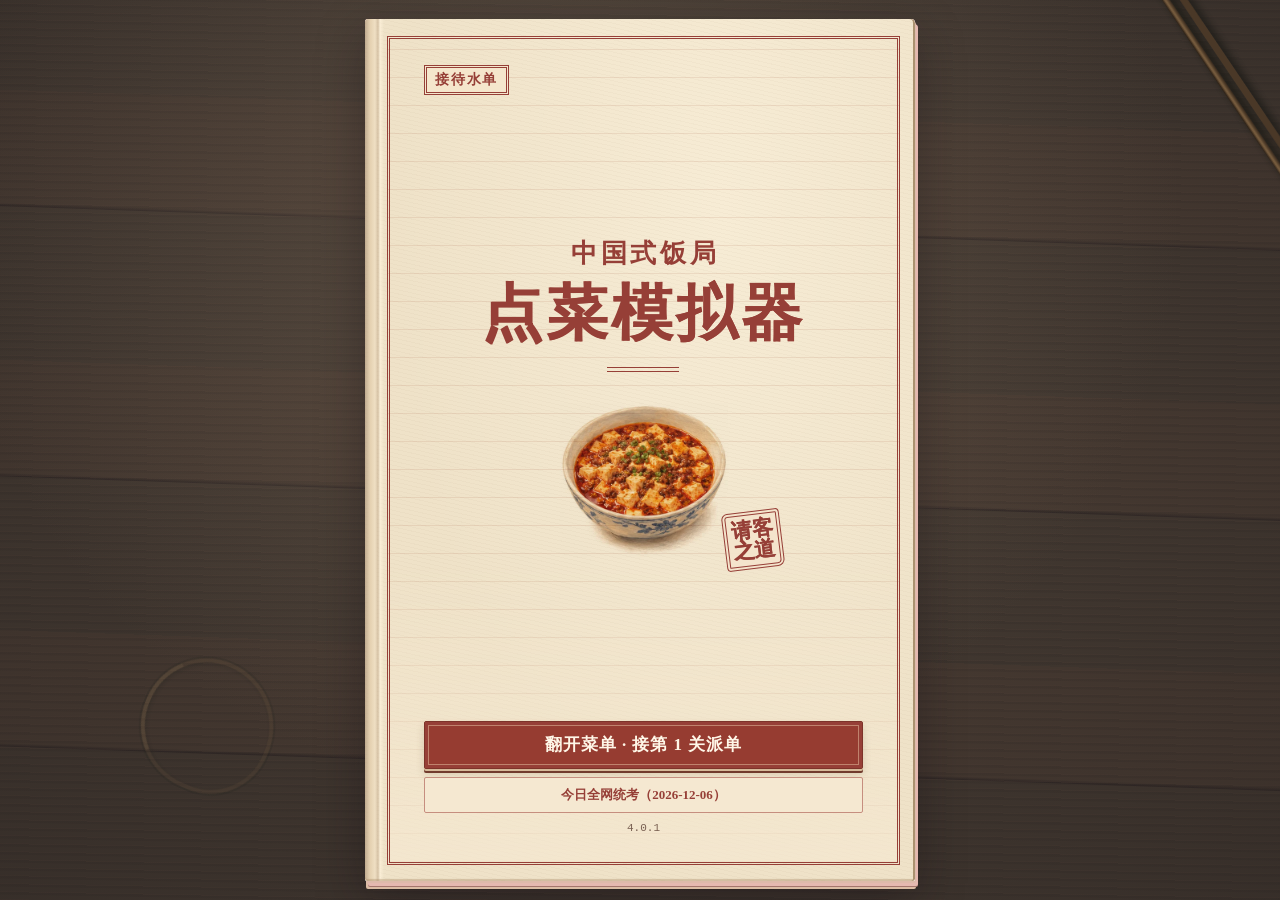
==== commit 5e74a8de: "Publish 4.0.1 beta with a kitchen pass sponsor slot" ====
--- a/index.html
+++ b/index.html
@@ -4,7 +4,7 @@
 <meta charset="utf-8">
 <meta name="viewport" content="width=device-width,initial-scale=1,viewport-fit=cover">
 <meta name="theme-color" content="#9b352a">
-<meta name="application-version" content="4.0.0-beta">
+<meta name="application-version" content="4.0.1">
 <title>点菜模拟器 · 中国式饭局人情世故在线小游戏</title>
 <meta name="description" content="《点菜模拟器》是一款免费的复古复写纸风格中国式饭局网页小游戏。涵盖八大菜系与门店档次隔离、33枚奇葩成就、后厨排单与经理毒舌批注，考验你的预算把控与酒桌人情世故。">
 <meta name="keywords" content="点菜模拟器,中国式饭局模拟器,点菜小游戏,网页小游戏,人情世故模拟器,HTML5小游戏,饭局点菜">
@@ -331,9 +331,14 @@
 @media(max-width:350px){.body{padding-inline:14px}.brand{margin-inline:14px}.foot{padding-inline:14px}.meta b{margin-left:4px}.tab{font-size:12px}}
 @media(prefers-reduced-motion:reduce){*,*::after{animation-duration:.001ms!important;transition:none!important}}
 .sheet-face{--face:var(--paper);position:relative;display:flex;flex:1;min-height:0;flex-direction:column;background-color:var(--face);background-image:inherit;transform-origin:8px 0}
-.kitchen-pass-overlay{position:absolute;inset:0;z-index:5;display:grid;place-items:center;padding:16px;background:color-mix(in srgb,var(--paper) 80%,transparent)}
+.kitchen-pass-overlay{position:absolute;inset:0;z-index:5;display:flex;flex-direction:column;align-items:center;justify-content:center;gap:12px;padding:16px;background:color-mix(in srgb,var(--paper) 82%,transparent)}
 .kitchen-pass-card{width:min(100%,290px);padding:16px;background:var(--paper);border:4px double var(--red);box-shadow:0 4px 13px color-mix(in srgb,var(--ink) 16%,transparent)}
 .kitchen-pass-card h3{color:var(--red);font-size:19px}
+.kitchen-ad-banner{position:relative;flex:none;width:min(100%,300px);height:80px;padding:18px 12px 8px;display:flex;flex-direction:column;justify-content:center;align-items:center;text-align:center;background:repeating-linear-gradient(-45deg,#9b352a08 0 6px,transparent 6px 12px),var(--paper);border:1.5px dashed var(--red);border-radius:3px;box-shadow:0 3px 10px color-mix(in srgb,var(--ink) 12%,transparent)}
+.kitchen-ad-banner .ad-badge{position:absolute;left:6px;top:5px;padding:1px 5px;border-radius:2px;background:#2b2520b8;color:#fff7e8;font:700 10px/1.2 var(--mono);letter-spacing:.04em}
+.kitchen-ad-banner .ad-tag{position:absolute;right:7px;top:5px;color:var(--muted);font:600 10px/1.2 var(--serif)}
+.kitchen-ad-banner strong{color:var(--red);font:900 16px/1.25 var(--serif);letter-spacing:.08em}
+.kitchen-ad-banner span.ad-sub{margin-top:3px;color:var(--blue);font:700 12px/1.25 var(--hand)}
 .kitchen-pass-steps{list-style:none;margin:10px 0 0;padding:0}
 .kitchen-pass-steps li{padding:6px 0;border-top:1px dotted var(--line);color:var(--muted);font:700 15px/1.45 var(--hand);opacity:.56}
 .kitchen-pass-steps li.on{color:var(--blue);opacity:1}
@@ -477,7 +482,7 @@
         <p class="tiny" id="resumeNote" hidden>旧版成就已留档。新版八桌饭局从第一关开席。</p>
         <button class="primary cover-open" type="button" data-act="draw">翻开菜单 · 接第 1 关派单</button>
         <button class="smallbtn" type="button" data-act="daily-exam">今日全网统考</button>
-        <small class="cover-edition">4.0.0 beta</small>
+        <small class="cover-edition">4.0.1</small>
       </div>
     </div>
   </section>
@@ -2077,6 +2082,9 @@
   nextReportDialog();
 }
 async function runKitchenPass(scene,order){
+  const motion=matchMedia("(prefers-reduced-motion: reduce)");
+  if(isZeroOrder(order)||motion.matches)return;
+
   if(typeof window.onBeforeKitchenServe==="function"){
     try{
       await window.onBeforeKitchenServe({scene,order,roundLevel});
@@ -2085,13 +2093,13 @@
       // 第三方插屏失败时，仍继续完成出单。
     }
   }
-  const motion=matchMedia("(prefers-reduced-motion: reduce)");
-  if(motion.matches)return;
-
   const overlay=document.createElement("div");
   overlay.className="kitchen-pass-overlay";
   overlay.innerHTML='<div class="kitchen-pass-card"><h3>后厨出单传菜</h3><ol class="kitchen-pass-steps">'+
-    '<li>① 粉联传后厨 · 灶台点火</li><li>② 猛火现烹中 · 装盘走菜</li><li>③ 整席上齐 · 经理验单</li></ol></div>';
+    '<li>① 粉联传后厨 · 灶台点火</li><li>② 猛火现烹中 · 装盘走菜</li><li>③ 整席上齐 · 经理验单</li></ol></div>'+
+    '<aside class="kitchen-ad-banner" id="ad-slot-kitchen-banner" aria-label="广告位招租">'+
+    '<span class="ad-badge">AD · 广告</span><span class="ad-tag">黄金展位</span>'+
+    '<strong>黄金广告位招租</strong><span class="ad-sub">诚邀餐饮 / 酒水 / 外卖金主入驻 · GitHub @shaoxiangm</span></aside>';
   sheetFace.append(overlay);
   const steps=overlay.querySelectorAll("li"),beatTimes=[0,420,850,1300];
   const started=performance.now();
@@ -2107,7 +2115,7 @@
   }
 }
 async function turnInOrder(){
-  await runKitchenPass(scene,order);
+  if(!isZeroOrder())await runKitchenPass(scene,order);
   readProgress();
   const freePlay=!dailyExam&&!activeSideQuest&&roundLevel>lastLevel;
   const run=freePlay?readFreeRun():null;
@@ -2497,8 +2505,8 @@
     '<div class="dish-sale"><span class="price">¥'+d.price+'</span>'+check+'</div>'+
     '<div class="dish-desc" id="'+detailsId+'" aria-hidden="'+!open+'"><span>'+d.menuDesc+'</span></div>'+quantity+note+'</article>';
 }
-function isZeroOrder(){
-  return !order.some(({dish,qty})=>qty>0&&!dish.tags.includes("tea_fee"));
+function isZeroOrder(entries=order){
+  return !entries.some(({dish,qty})=>qty>0&&!dish.tags.includes("tea_fee"));
 }
 function menu(){
   const frugal=scene.mode==="frugal";
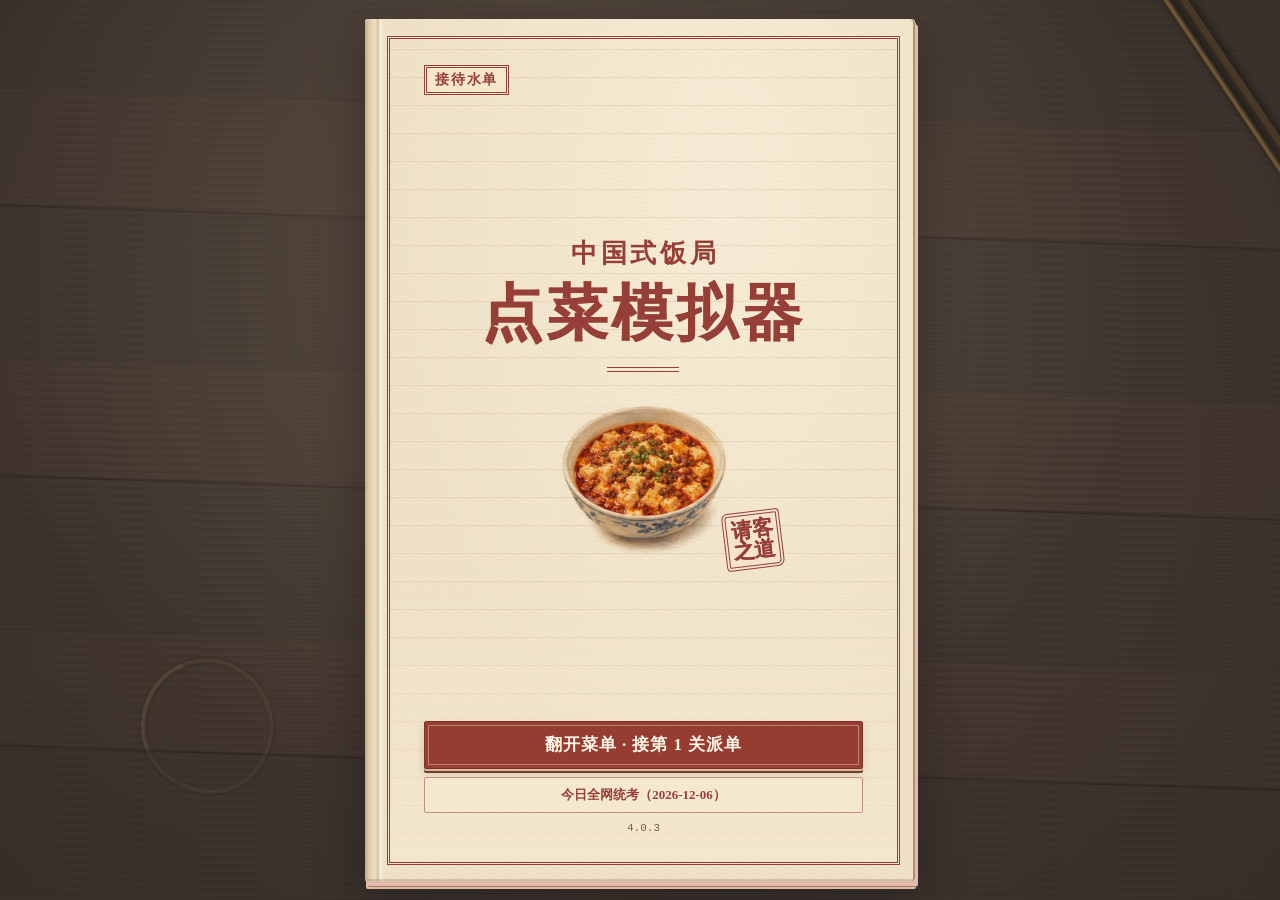
==== commit 0ca13268: "Publish 4.0.3 with the Wednesday canteen side quest" ====
--- a/index.html
+++ b/index.html
@@ -4,21 +4,21 @@
 <meta charset="utf-8">
 <meta name="viewport" content="width=device-width,initial-scale=1,viewport-fit=cover">
 <meta name="theme-color" content="#9b352a">
-<meta name="application-version" content="4.0.1">
-<title>点菜模拟器 · 中国式饭局人情世故在线小游戏</title>
-<meta name="description" content="《点菜模拟器》是一款免费的复古复写纸风格中国式饭局网页小游戏。涵盖八大菜系与门店档次隔离、33枚奇葩成就、后厨排单与经理毒舌批注，考验你的预算把控与酒桌人情世故。">
-<meta name="keywords" content="点菜模拟器,中国式饭局模拟器,点菜小游戏,网页小游戏,人情世故模拟器,HTML5小游戏,饭局点菜">
+<meta name="application-version" content="4.0.3">
+<title>点菜模拟器 (Diancai Simulator) - 复古复写纸风格中国式饭局人情世故小游戏</title>
+<meta name="description" content="《点菜模拟器》是一款国营饭店复古复写纸风格的免费网页小游戏。体验中国式饭局人情世故：看人数卡预算、防隐蔽忌口、排上菜顺序、包厢圆桌拖拽排座次、解锁35枚奇葩成就，打开即玩。">
+<meta name="keywords" content="点菜模拟器, Diancai Simulator, 饭局模拟器, 排座次游戏, 网页小游戏, 独立游戏, 人情世故模拟器">
 <meta name="author" content="shaoxiangm">
 <link rel="canonical" href="https://shaoxiangm.github.io/diancai-simulator/">
 <meta property="og:type" content="website">
 <meta property="og:site_name" content="点菜模拟器">
-<meta property="og:title" content="点菜模拟器 · 中国式饭局人情世故在线小游戏">
-<meta property="og:description" content="面对不同预算、忌口与酒桌潜规则，你点的这桌菜能拿多少分？体验复写纸联单勾菜、后厨排序与大堂经理红笔批阅。">
+<meta property="og:title" content="点菜模拟器 - 中国式饭局人情世故在线小游戏">
+<meta property="og:description" content="国营饭店复古复写纸双联单画风，体验点菜卡预算、圆桌排座次、防忌口与解锁35枚奇葩成就。">
 <meta property="og:url" content="https://shaoxiangm.github.io/diancai-simulator/">
 <meta property="og:locale" content="zh_CN">
 <meta name="twitter:card" content="summary">
 <meta name="twitter:title" content="点菜模拟器 · 中国式饭局在线小游戏">
-<meta name="twitter:description" content="八大菜系动态水单、33枚成就与经理红笔毒舌批注，来测测你的饭局情商。">
+<meta name="twitter:description" content="八大菜系动态水单、35枚成就与经理红笔毒舌批注，来测测你的饭局情商。">
 <style>
 :root{--paper:#f5ede0;--pink:#f3ddd6;--red:#9b352a;--line:#b88676;--green:#2b2520;--ink:#2b2520;--blue:#253c66;--pen:#b52b27;--muted:#6b5f52;--serif:"STSong","Songti SC","SimSun",serif;--hand:"KaiTi","STKaiti","FangSong",serif;--mono:"Courier New",monospace}
 *{box-sizing:border-box}
@@ -422,6 +422,19 @@
 <script type="application/ld+json">
 {
   "@context": "https://schema.org",
+  "@type": "WebSite",
+  "name": "点菜模拟器",
+  "alternateName": [
+    "Diancai Simulator",
+    "点菜模拟器在线小游戏"
+  ],
+  "url": "https://shaoxiangm.github.io/diancai-simulator/",
+  "description": "复古复写纸风格中国式饭局人情世故模拟网页小游戏，包含八大菜系点单、圆桌排座次与35款成就系统。"
+}
+</script>
+<script type="application/ld+json">
+{
+  "@context": "https://schema.org",
   "@type": "VideoGame",
   "name": "点菜模拟器 · 中国式饭局",
   "alternateName": [
@@ -430,7 +443,7 @@
     "中国式饭局点菜模拟器"
   ],
   "url": "https://shaoxiangm.github.io/diancai-simulator/",
-  "description": "一款基于复古复写纸点菜单体验的中国式饭局模拟网页小游戏，包含主线八大菜系接待关卡、快餐彩蛋、随机突发事件与33枚成就图鉴。",
+  "description": "一款基于复古复写纸点菜单体验的中国式饭局模拟网页小游戏，包含主线八大菜系接待关卡、快餐彩蛋、随机突发事件与35枚成就图鉴。",
   "genre": [
     "Simulation",
     "Casual",
@@ -482,7 +495,7 @@
         <p class="tiny" id="resumeNote" hidden>旧版成就已留档。新版八桌饭局从第一关开席。</p>
         <button class="primary cover-open" type="button" data-act="draw">翻开菜单 · 接第 1 关派单</button>
         <button class="smallbtn" type="button" data-act="daily-exam">今日全网统考</button>
-        <small class="cover-edition">4.0.1</small>
+        <small class="cover-edition">4.0.3</small>
       </div>
     </div>
   </section>
@@ -495,7 +508,7 @@
       <button class="smallbtn" data-act="help" aria-haspopup="dialog" aria-controls="dialog">玩法说明</button>
     </div>
     <span class="brand-level" id="tag-level">第 1 关 · 须达 60 分</span>
-    <button id="progress-tag" class="archive-link" data-act="archive" aria-haspopup="dialog" aria-controls="achModal" title="经理成就档案"><span id="tag-count">成就 0/33</span></button>
+    <button id="progress-tag" class="archive-link" data-act="archive" aria-haspopup="dialog" aria-controls="achModal" title="经理成就档案"><span id="tag-count">成就 0/35</span></button>
   </header>
   <div id="page"></div>
   </div>
@@ -714,8 +727,21 @@
   id,name,price,spec,portion,prestige,edibility,heaviness,ingredientType,cookMethod,tags,menuDesc,
   category:"广式茶点",regions:["guangfu"],minTier:"mid_high",spicy:0
 }));
+const CANTEEN_MENU=[
+  ["灵魂白米饭（二两）",1,"主食汤饮","二两装","staple","steamed","canteen_staple","不锈钢大蒸箱现盛，管饱基石，饭量大可点两份。"],
+  ["青椒土豆丝",2,"食堂素菜","一勺装","veg","stir_fry","canteen_veg","食堂性价比之王，刀工粗细全看切配师傅当天心情。"],
+  ["清炒油麦菜",2,"食堂素菜","一勺装","veg","stir_fry","canteen_veg","绿叶菜担当，油水略足，胜在便宜解腻。"],
+  ["西红柿炒鸡蛋",4,"食堂荤菜","一勺装","veg","stir_fry","canteen_half","国民下饭神菜，八分番茄两分蛋，汤汁拌饭一绝。"],
+  ["糖醋里脊（面粉版）",6,"食堂荤菜","一勺装","pork","pan_fry","canteen_meat","七分炸面糊三分里脊肉，但裹满糖醋汁照样香迷糊。"],
+  ["红烧大鸡腿",7,"食堂荤菜","整只装","poultry","braised","canteen_meat","食堂窗口的硬通货，阿姨铁勺一抖，全看你跟她熟不熟。"],
+  ["橘子炒月饼",5,"食堂荤菜","周三限定新品","pastry","stir_fry","canteen_dark","周三食堂大师傅研发新品，金黄橘瓣配五仁月饼，酸甜咸香直击天灵盖。"],
+  ["自取紫菜汤",0,"主食汤饮","大桶免费自取","soup","soup","canteen_free","窗口旁不锈钢大桶自取，去晚了只能捞到两片紫菜和葱花水。",1]
+].map(([name,price,category,spec,ingredientType,cookMethod,tag,menuDesc,maxQty],index)=>({
+  id:"canteen_"+String(index+1).padStart(2,"0"),name,price,category,spec,ingredientType,cookMethod,
+  tags:[tag],menuDesc,maxQty
+}));
 const MENU_CATEGORIES=["广式茶点","海鲜水产","招牌硬菜","热炒小菜","砂锅炖煲","时令素菜","汤羹主食","凉菜卤味","酒水饮品","餐位杂项",
-  ...new Set(SP_MENUS.flatMap(menu=>menu.dishes.map(d=>d.category)))
+  ...new Set(SP_MENUS.flatMap(menu=>menu.dishes.map(d=>d.category))),"食堂荤菜","食堂素菜","主食汤饮"
 ];
 
 // ==================== [MODULE 2: SCENARIOS_DB] 剧本与本店水单 ====================
@@ -792,15 +818,25 @@
     tableNames:["靠窗双人桌"],regionLabel:"快餐堂食",tierLabel:"1+1 随心配",
     guestsSummary:"你和室友，两人各吃一套。",
     brief:"月底钱包见底，你和室友走进银拱门快餐厅点“1+1 随心配”（1份白区主食 ¥9 + 1份红区小食 ¥5）。两人必须严格凑齐【2白 + 2红】组合！"
+  },{
+    id:"sp_canteen",title:"第三食堂 · 周三打饭窗口",restaurantName:"三食堂二楼 · 营养快餐窗",headcount:1,budgetMin:0,budgetMax:15,
+    tableNames:["不锈钢餐盘位"],regionLabel:"高校食堂",tierLabel:"一卡通限额 ¥15",
+    guestsSummary:"刚下完周三上午满课的你，一个人端着不锈钢餐盘排队打饭。",
+    brief:"刚下完周三上午的满课，你饿着肚子冲进三食堂。掏出校园一卡通一刷——余额只剩 ¥15！打饭阿姨正拿着大铁勺盯着你：「后面还排着长队呢，快点，主食、荤菜、素菜自己搭，别刷超了！」"
   }
 ].map(s=>({...s,isSideQuest:true,mode:s.id,region:"fast_food",guestTraits:{},purpose:s.brief}));
 
-function selectSideQuest(completedLevel,seenIds,random=Math.random){
+const CANTEEN_QUEST=SIDE_QUESTS.find(quest=>quest.id==="sp_canteen");
+const isWednesday=(now=new Date())=>now.getDay()===3;
+function rotationSideQuests(now){
+  return isWednesday(now)?SIDE_QUESTS.filter(quest=>quest!==CANTEEN_QUEST):SIDE_QUESTS;
+}
+function selectSideQuest(completedLevel,seenIds,random=Math.random,now=new Date()){
   if(!Number.isInteger(completedLevel)||completedLevel<3||completedLevel===7||completedLevel===8)return null;
   const freePlay=completedLevel>8;
   const seen=new Set(seenIds);
-  if(completedLevel===3&&seen.size)return null;
-  const remaining=SIDE_QUESTS.filter(quest=>!seen.has(quest.id));
+  if(completedLevel===3&&[...seen].some(id=>id!==CANTEEN_QUEST.id))return null;
+  const remaining=rotationSideQuests(now).filter(quest=>!seen.has(quest.id));
   const chance=freePlay?0.35:completedLevel===3||completedLevel===6?1:0.3;
   if(!remaining.length||(chance<1&&random()>=chance))return null;
   return remaining[Math.floor(random()*remaining.length)];
@@ -949,6 +985,7 @@
 
 const TEA_HOUSE_DISH_IDS=new Set(["dish_19","dish_26","dish_37","dish_39","dish_44","dish_89","dish_94","dish_95"]);
 function buildStoreMenu(scenario,allDishes=DISHES){
+  if(scenario.id===CANTEEN_QUEST.id)return CANTEEN_MENU.slice();
   if(scenario.isSideQuest){
     const menu=SP_MENUS.find(m=>m.id===scenario.id);
     return menu?menu.dishes.slice():[];
@@ -1080,7 +1117,11 @@
   {id:'ach_cart_guard',type:'regular',priority:102,name:'护盘侠',description:'在「共享点餐保卫战」中删掉全部偷塞进来的刺客菜并过关。',
     clue:'队友扫码疯狂加贵菜时，手速要够快。',comment:'手速快得出了残影，愣是没让一只大龙虾混进结账单。队友直呼扫兴，你的钱包长舒一口气。'},
   {id:'ach_cart_sucker',type:'secret',priority:105,name:'冤大头提款机',description:'在「共享点餐保卫战」中漏掉至少 3 道刺客菜被塞进账单。',
-    clue:'共享购物车开启时，放任队友自由发挥。',comment:'眼睁睁看着兄弟们往购物车里塞龙虾和茅台，你在一旁微笑点头。自动提款机成精了也就你这样。'}
+    clue:'共享购物车开启时，放任队友自由发挥。',comment:'眼睁睁看着兄弟们往购物车里塞龙虾和茅台，你在一旁微笑点头。自动提款机成精了也就你这样。'},
+  {id:'ach_canteen_pro',type:'regular',priority:102,name:'食堂精算师',description:'在第三食堂用 ¥15 校园卡余额配齐主食、荤菜与素菜并过关。',
+    clue:'一卡通只剩十五块，主食、荤菜、素菜一样别落下。',comment:'十五块钱吃出一荤一素一汤一饭，一卡通余额卡得比高数微积分还准，食堂阿姨都没机会对你手抖。'},
+  {id:'ach_dark_cuisine',type:'secret',priority:105,name:'黑暗料理勇者',description:'在第三食堂点出周三研发新品《橘子炒月饼》且未刷爆一卡通。',
+    clue:'周三食堂大师傅刚端出一盆神秘水果月饼新品，敢不敢刷卡尝鲜？',comment:'大师傅刚端出这盆橘子炒月饼，全食堂没一个人敢伸筷子，你倒好，刷卡刷得比谁都干脆。这胃口，铁打的。'}
 ];
 const RANK_TIERS=[
   {max:39,rank:'试用期端茶小弟',stampNote:'考核未过'},
@@ -1165,6 +1206,26 @@
       score=35;reason='套餐配错了';
       text='连 1+1 随心配的【一白配一红】死规矩都敢打破，银拱门点餐机都要被你按冒烟了！';
     }
+  }else if(scenario.id===CANTEEN_QUEST.id){
+    const tags=new Set(items.flatMap(row=>row.dish.tags));
+    const hasStaple=tags.has('canteen_staple'),pureMeat=tags.has('canteen_meat');
+    const pureVeg=tags.has('canteen_veg'),halfDish=tags.has('canteen_half'),hasDark=tags.has('canteen_dark');
+    const balanced=(pureMeat&&pureVeg)||(halfDish&&(pureMeat||pureVeg));
+    const budgetScore=difference>0?Math.max(15,98-8*difference):100;
+    checks=[['一卡通余额',budgetScore],['主食搭配',hasStaple?100:0],
+      ['荤菜搭配',pureMeat||halfDish?100:0],['素菜搭配',pureVeg||halfDish?100:0],
+      ['餐盘搭配',balanced||hasDark?100:0]];
+    if(difference>0){
+      score=budgetScore;reason='校园卡余额不足';
+      text='校园一卡通余额不足！阿姨面无表情把你的餐盘扣了下来，身后排队的同学发出了催促的叹息。';
+    }else if(hasDark){
+      score=98;awardId='ach_dark_cuisine';reason='新品破例放行';
+    }else if(hasStaple&&balanced){
+      score=difference===0?100:98;awardId='ach_canteen_pro';reason='一卡通核账通过';
+    }else{
+      score=45;reason='主食荤素没配齐';
+      text='打饭讲究有饭有荤有素，光打白米饭或全点素菜，下午满课可扛不住。';
+    }
   }else{
     throw new RangeError('未知的支线派单：'+scenario.id);
   }
@@ -1190,7 +1251,7 @@
   const cartSucker=cartGameResult?.leaked>=3;
   const bill=purchases.reduce((sum,row)=>sum+orderLineTotal(scenario,row),fee?orderLineTotal(scenario,fee):0);
   // 茶位参与对账，仍可在没有菜品与饮品时交白卷。
-  if(!purchases.length){
+  if(!purchases.length&&scenario.id!==CANTEEN_QUEST.id){
     const blank=ACHIEVEMENTS.find(a=>a.id==='ach_zero_dish');
     const notes=[{priority:blank.priority,dish:mainMode?blank.name:'本桌水单',reason:'交白卷',text:blank.comment,good:false}];
     const achievements=mainMode?[blank.id]:[];
@@ -1877,7 +1938,8 @@
       for(const quest of SIDE_QUESTS)if(saved.seen.includes(quest.id))state.seen.add(quest.id);
     }
     const next=saved?.pending;
-    if(next&&state.seen.has(next.id)&&Number.isInteger(next.mainStageIdx)&&next.mainStageIdx>=4&&next.mainStageIdx<=lastLevel+1)
+    const earliestStage=next?.id===CANTEEN_QUEST.id?2:4;
+    if(next&&state.seen.has(next.id)&&Number.isInteger(next.mainStageIdx)&&next.mainStageIdx>=earliestStage&&next.mainStageIdx<=lastLevel+1)
       state.pending={id:next.id,mainStageIdx:next.mainStageIdx};
   }catch{}
   return state;
@@ -1894,17 +1956,28 @@
   sideSession.seen.add(quest.id);
   saveSideSession({id:quest.id,mainStageIdx:progress.level});
 }
+function canEnterWednesdayCanteen(){
+  return progress.level>1&&isWednesday()&&!sideSession.seen.has(CANTEEN_QUEST.id);
+}
 function chooseNextScene(){
   let nextSide=resumedSide();
   if(!nextSide&&sideSession.pending)saveSideSession(null);
+  if(stage==="cover"&&canEnterWednesdayCanteen()){
+    // 已留单但尚未结账的旧支线退回原抽签池，让特辑结账后直接接回主线。
+    if(nextSide)sideSession.seen.delete(nextSide.id);
+    nextSide=CANTEEN_QUEST;
+    reserveSideQuest(nextSide);
+  }
   if(!nextSide&&stage==="report"&&!activeSideQuest&&report?.passed){
     const eligible=report.freePlay?progress.level>lastLevel:progress.level===report.level+1;
     if(eligible){
-      if(report.freePlay&&sideSession.seen.size===SIDE_QUESTS.length){
-        sideSession.seen.clear();
+      const now=new Date();
+      if(report.freePlay&&rotationSideQuests(now).every(quest=>sideSession.seen.has(quest.id))){
+        // 旧支线继续轮抽，第三食堂每个会话只出现一次。
+        for(const quest of SIDE_QUESTS)if(quest!==CANTEEN_QUEST)sideSession.seen.delete(quest.id);
         saveSideSession(null);
       }
-      nextSide=selectSideQuest(report.level,sideSession.seen);
+      nextSide=selectSideQuest(report.level,sideSession.seen,Math.random,now);
       if(nextSide)reserveSideQuest(nextSide);
     }
   }
@@ -2149,9 +2222,12 @@
       saveMark(campaignKey+"pass."+roundLevel);
       progress.level=Math.max(progress.level,roundLevel+1);
       // 过关时先留好保底支线，结算页刷新后仍能取到这张单。
-      if(progress.level===roundLevel+1&&(roundLevel===3||roundLevel===6)){
-        const quest=selectSideQuest(roundLevel,sideSession.seen);
-        if(quest)reserveSideQuest(quest);
+      if(progress.level===roundLevel+1){
+        if(roundLevel===1&&canEnterWednesdayCanteen())reserveSideQuest(CANTEEN_QUEST);
+        else if(roundLevel===3||roundLevel===6){
+          const quest=selectSideQuest(roundLevel,sideSession.seen);
+          if(quest)reserveSideQuest(quest);
+        }
       }
     }else{
       saveMark(campaignKey+"retry."+roundLevel);
@@ -2299,7 +2375,11 @@
 function action(act,label,cls="smallbtn",attrs=""){
   return '<button class="'+cls+'" data-act="'+act+'" '+attrs+'>'+label+'</button>';
 }
-function ticket(title){return '<div class="ticket"><span>'+title+'</span><b>'+(dailyExam?'今日统考 · ':'')+'№ '+number+'</b></div>'}
+function ticket(title){
+  let prefix=dailyExam?'今日统考 · ':'';
+  if(scene?.id===CANTEEN_QUEST.id&&(stage==="brief"||stage==="menu")&&isWednesday())prefix='周三特供 · ';
+  return '<div class="ticket"><span>'+title+'</span><b>'+prefix+'№ '+number+'</b></div>';
+}
 function meta(){
   return '<div class="meta">'+[["台号",table||"待派"],["人数",scene?scene.headcount+" 位":"待定"],["经手人","玩家"],["单号",number]].map(([k,v])=>'<div>'+k+'<b>'+v+'</b></div>').join("")+'</div>';
 }
@@ -2346,7 +2426,10 @@
   bookCover.inert=false;
   bookCover.querySelector('[data-act="daily-exam"]').textContent="今日全网统考（"+todayExam().label+"）";
   bookCover.querySelector("#resumeNote").hidden=progress.level!==1||!(hasMark("campaign8.pass.1")||hasMark("pass.1"));
-  bookCover.querySelector(".cover-open").textContent=resumedSide()?"翻开菜单 · 继续支线彩蛋":progress.level>lastLevel?"翻开菜单 · 自由接单":"翻开菜单 · 接第 "+progress.level+" 关派单";
+  let startLabel=progress.level>lastLevel?"自由接单":"接第 "+progress.level+" 关派单";
+  if(canEnterWednesdayCanteen())startLabel="周三食堂特辑";
+  else if(resumedSide())startLabel="继续支线彩蛋";
+  bookCover.querySelector(".cover-open").textContent="翻开菜单 · "+startLabel;
   const bookmark=bookCover.querySelector("#cover-bookmark");
   bookmark.hidden=!challenge;
   if(challenge){
@@ -3547,7 +3630,7 @@
     soldOutIds.clear();
     menuEdits=0;menuElapsed=0;menuStarted=null;
     order=initialOrderFor(scene,storeMenu);
-    cat={tea:"广式茶点",frugal:"汤羹主食"}[scene.mode]??cats.find(c=>storeMenu.some(d=>menuCategoryLabel(d)===c));
+    cat={tea:"广式茶点",frugal:"汤羹主食",sp_canteen:"食堂荤菜"}[scene.mode]??cats.find(c=>storeMenu.some(d=>menuCategoryLabel(d)===c));
     reviewingOrder=false;categoryScroll=0;
     lastBudgetSum=total();
     lastBudgetPct=budgetPct(lastBudgetSum,scene.budgetMax);
@@ -3597,7 +3680,7 @@
       return settle(true);
     }
   }
-  if(a==="help")return modal("接单须知 · "+gameVersion,'<p>先看人数、预算和忌口。点菜名或速写可看做法，用＋、−改份数。勾完可查「已点菜单」，再按住后厨的「≡」排上菜次序。交单后可在经理批注下方对照结账小票。</p><p>主线共八关，依次接待家常川菜、西关早茶、发薪前夜、同学撸串、长辈寿宴、重辣湘宴、商务请托和驻京办终宴。留意谁喝酒、汤何时上；粤闽的茶位按人数入账。主线第 3 关过后会插一张快餐水单，第 6 关过后若还有没遇到的支线，再保底插一张。第 4、5 关过关后有三成机会遇到剩余支线。第 8 关达标后可以自由接单，自由局过关后有 35% 机会插入支线，两种都遇到过就重新轮抽。支线结账后接回原来的派单。</p><p>第 7、8 关在后厨打开「包厢座次」，把托盘铭牌拖到座位，或先点铭牌再点座位。也可以互换座次，或拖回托盘撤回。第 4、7 关出菜前还有三回合抢买单。第 4 关与部分自由局会遇到共享点餐，赶在倒计时结束前删掉队友加的贵菜。</p><p>关卡与 '+ACHIEVEMENTS.length+' 枚成就保存在当前浏览器。连续三桌首次交单即过关可获三连胜，中途重开会打断连胜。</p>');
+  if(a==="help")return modal("接单须知 · "+gameVersion,'<p>先看人数、预算和忌口。点菜名或速写可看做法，用＋、−改份数。勾完可查「已点菜单」，再按住后厨的「≡」排上菜次序。交单后可在经理批注下方对照结账小票。</p><p>主线共八关，依次接待家常川菜、西关早茶、发薪前夜、同学撸串、长辈寿宴、重辣湘宴、商务请托和驻京办终宴。留意谁喝酒、汤何时上；粤闽的茶位按人数入账。周三第一次通过第 1 关会接到第三食堂彩蛋，已过第 1 关的玩家可从封面直接开食堂特辑。平日食堂也参与支线轮抽。第 3、6 关后有保底支线，第 4、5 关过关后有三成机会遇到剩余支线。第 8 关达标后可以自由接单，自由局过关后有 35% 机会插入支线。支线结账后接回原来的派单。</p><p>第 7、8 关在后厨打开「包厢座次」，把托盘铭牌拖到座位，或先点铭牌再点座位。也可以互换座次，或拖回托盘撤回。第 4、7 关出菜前还有三回合抢买单。第 4 关与部分自由局会遇到共享点餐，赶在倒计时结束前删掉队友加的贵菜。</p><p>关卡与 '+ACHIEVEMENTS.length+' 枚成就保存在当前浏览器。连续三桌首次交单即过关可获三连胜，中途重开会打断连胜。</p>');
   if(a==="skip-tutorial"){
     saveMark(tutorialSkipKey);
     const next=b.closest(".foot")?.querySelector(".primary:not(:disabled)")||page.querySelector("h2");
@@ -3790,7 +3873,7 @@
 <noscript>
   <section style="max-width:420px;margin:24px auto;padding:16px;background:#f5ede0;color:#2b2520;font-family:serif;border:2px solid #9b352a">
     <h1>中国式饭局 · 点菜模拟器</h1>
-    <p>欢迎来到万家酒楼《点菜模拟器》在线网页小游戏。请开启浏览器的 JavaScript 以体验完整的复写纸联单勾菜、八大菜系动态水单、后厨上菜排序、经理红笔毒舌批注与 33 枚成就系统。</p>
+    <p>《点菜模拟器》（Diancai Simulator）是一款免费的中国式饭局网页小游戏。先看人数和预算，在复古复写纸联单上勾选八大菜系的菜品，避开宾客忌口，排好上菜顺序，并在包厢圆桌拖拽安排座次。结算可查看经理批注、热敏小票，收集 35 枚成就。请开启浏览器的 JavaScript 开始游戏。</p>
     <p>项目开源地址：<a href="https://github.com/shaoxiangm/diancai-simulator">github.com/shaoxiangm/diancai-simulator</a></p>
   </section>
 </noscript>
